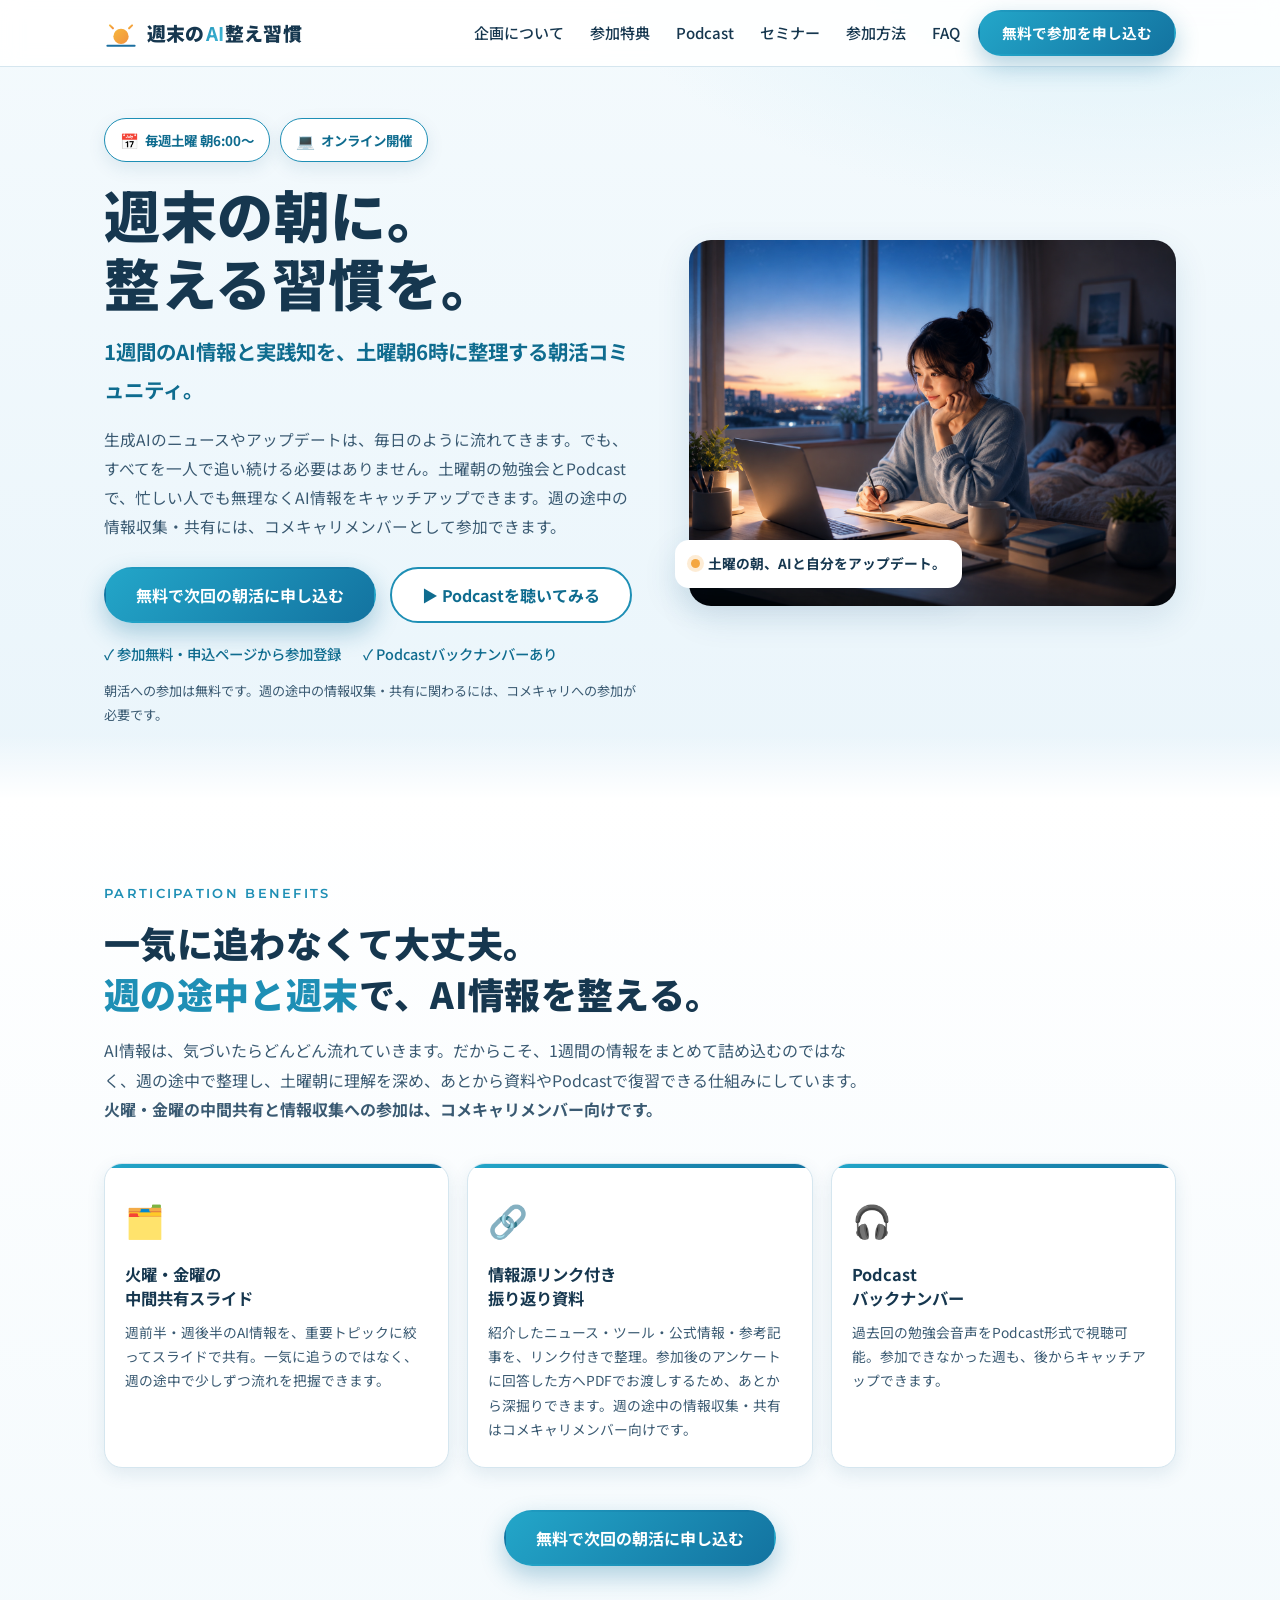
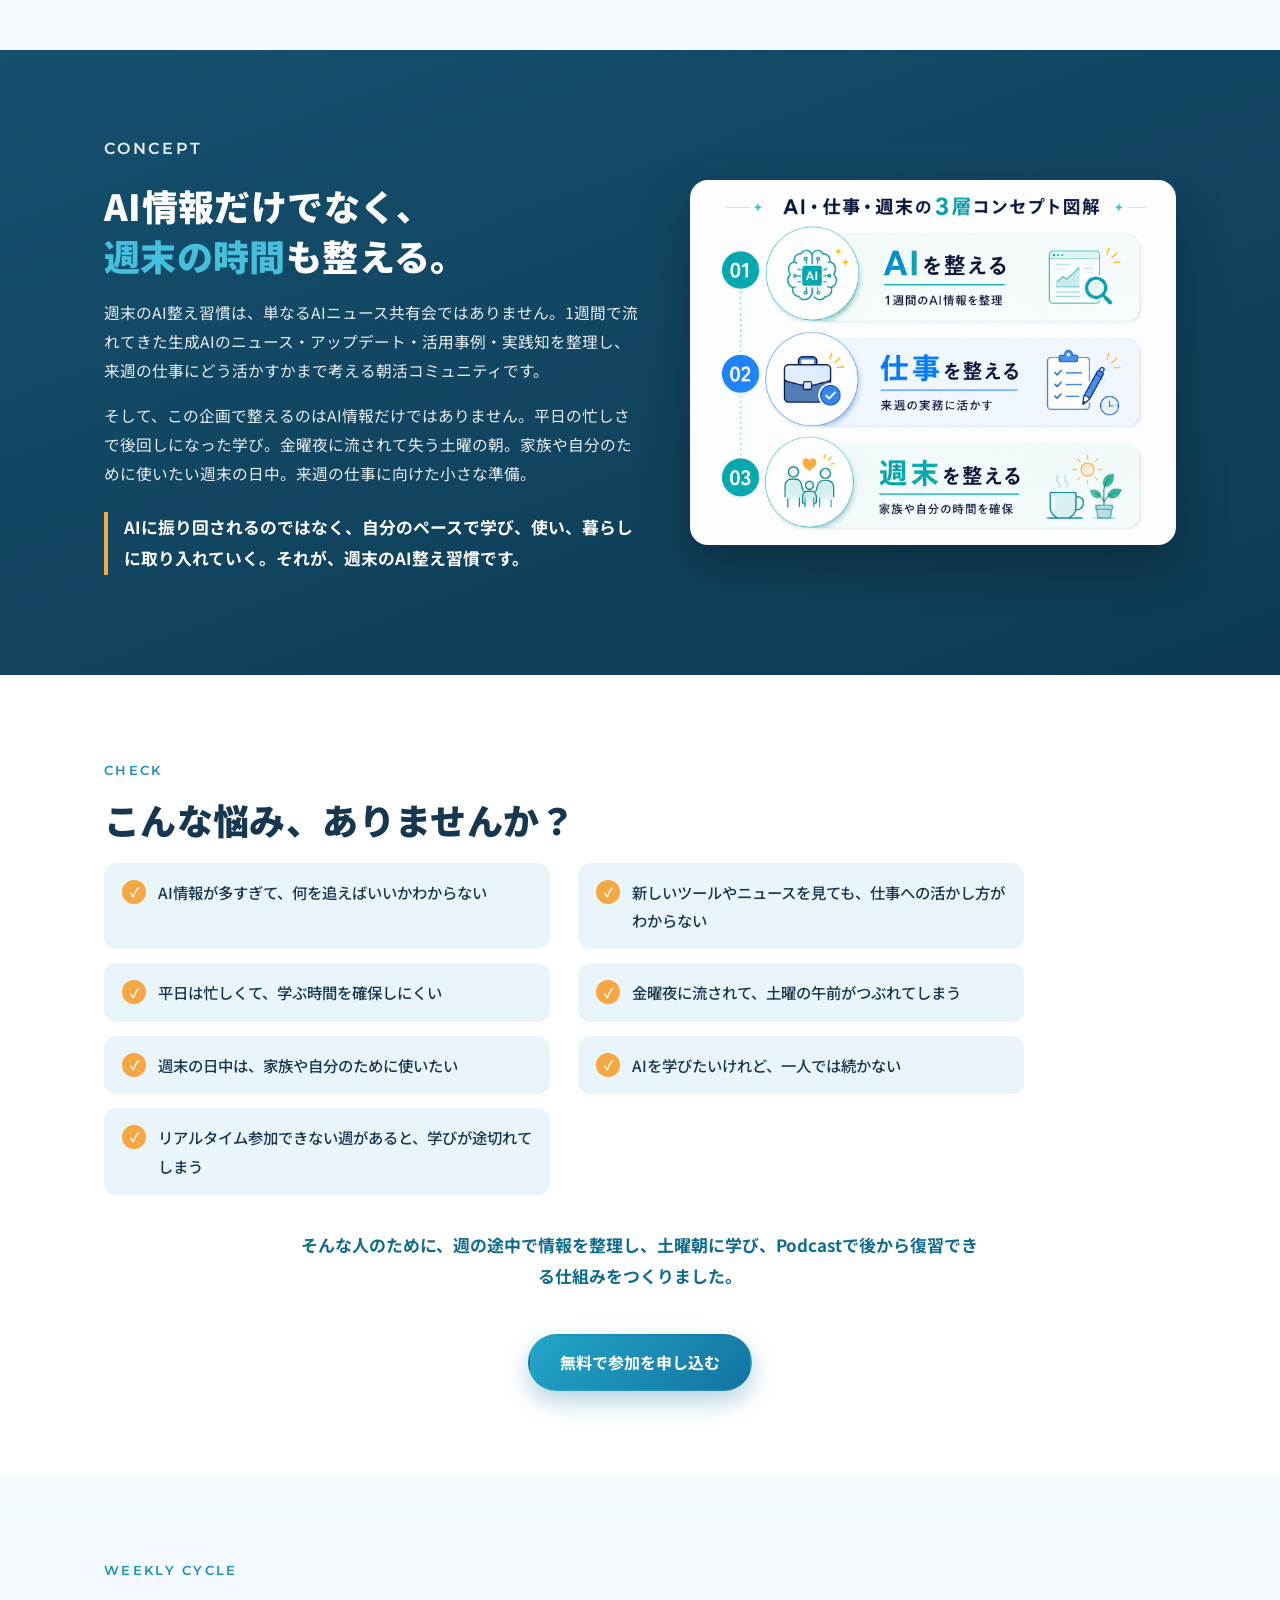
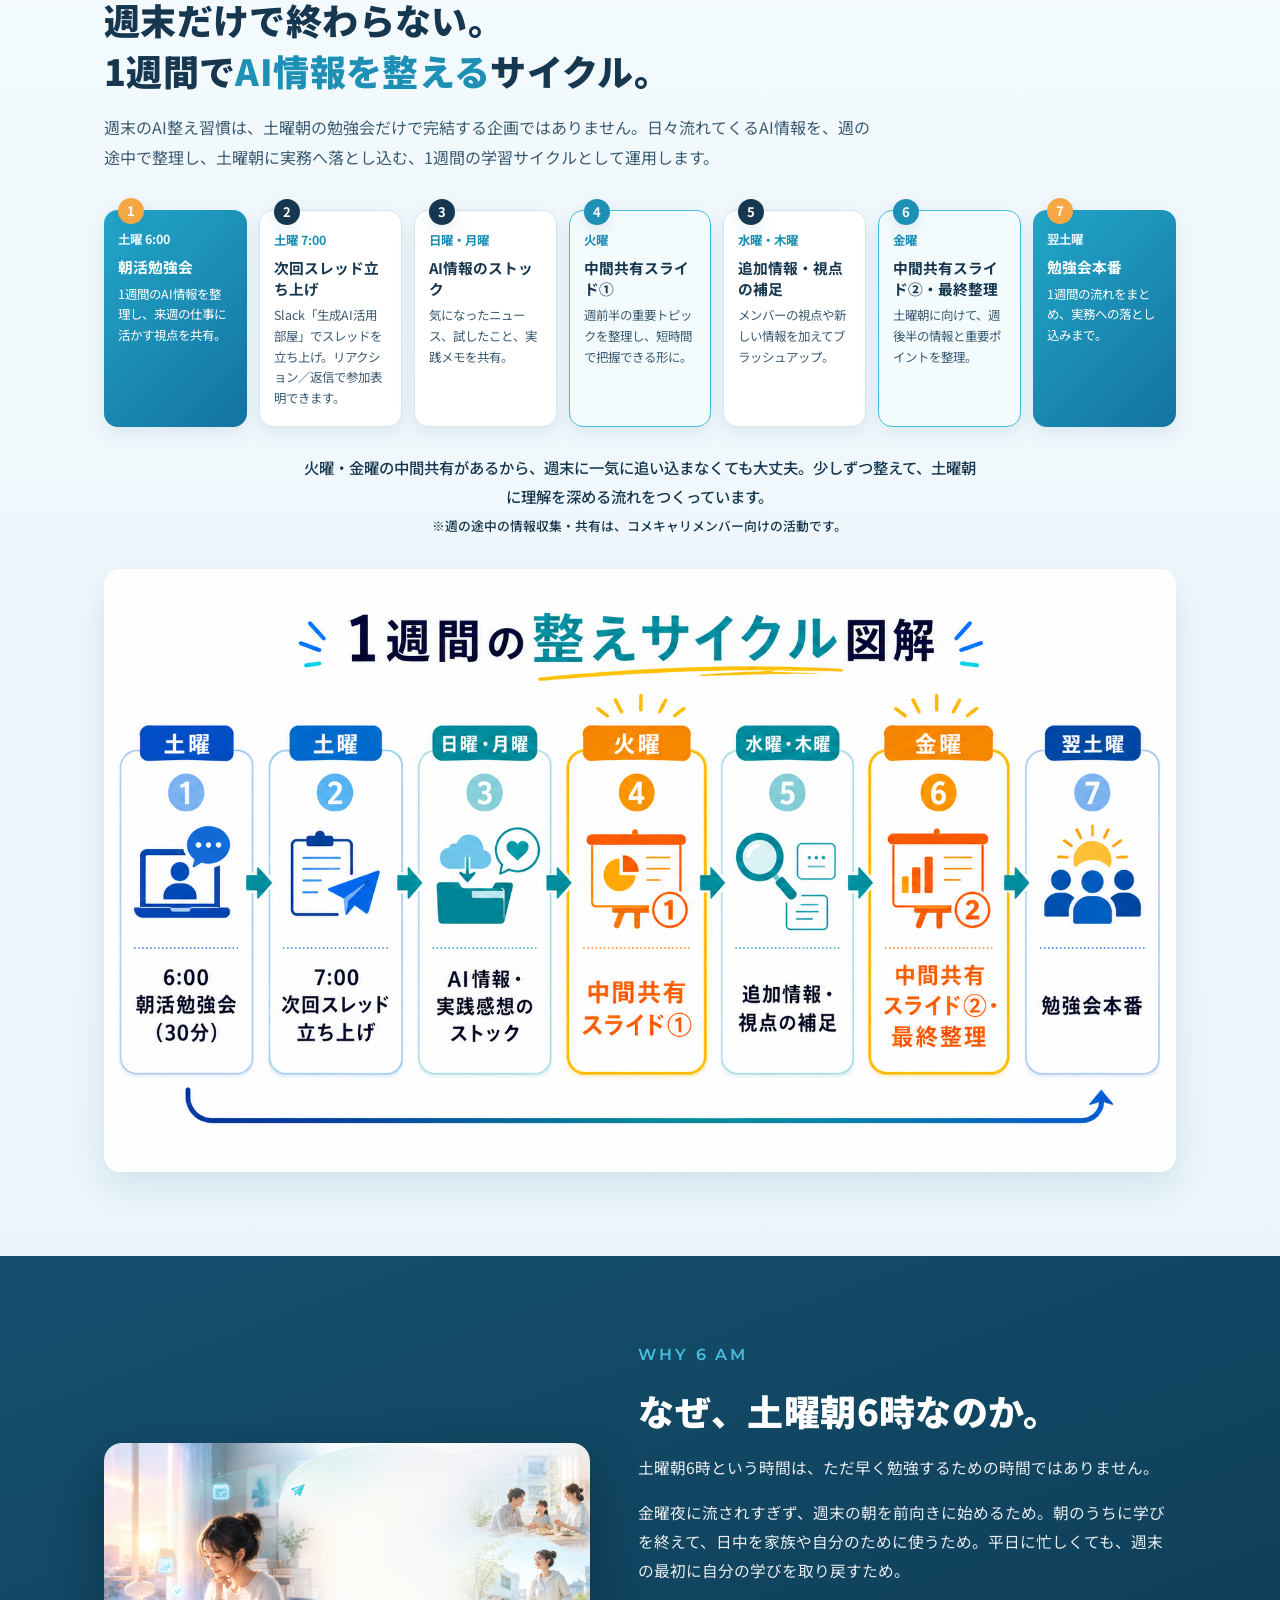
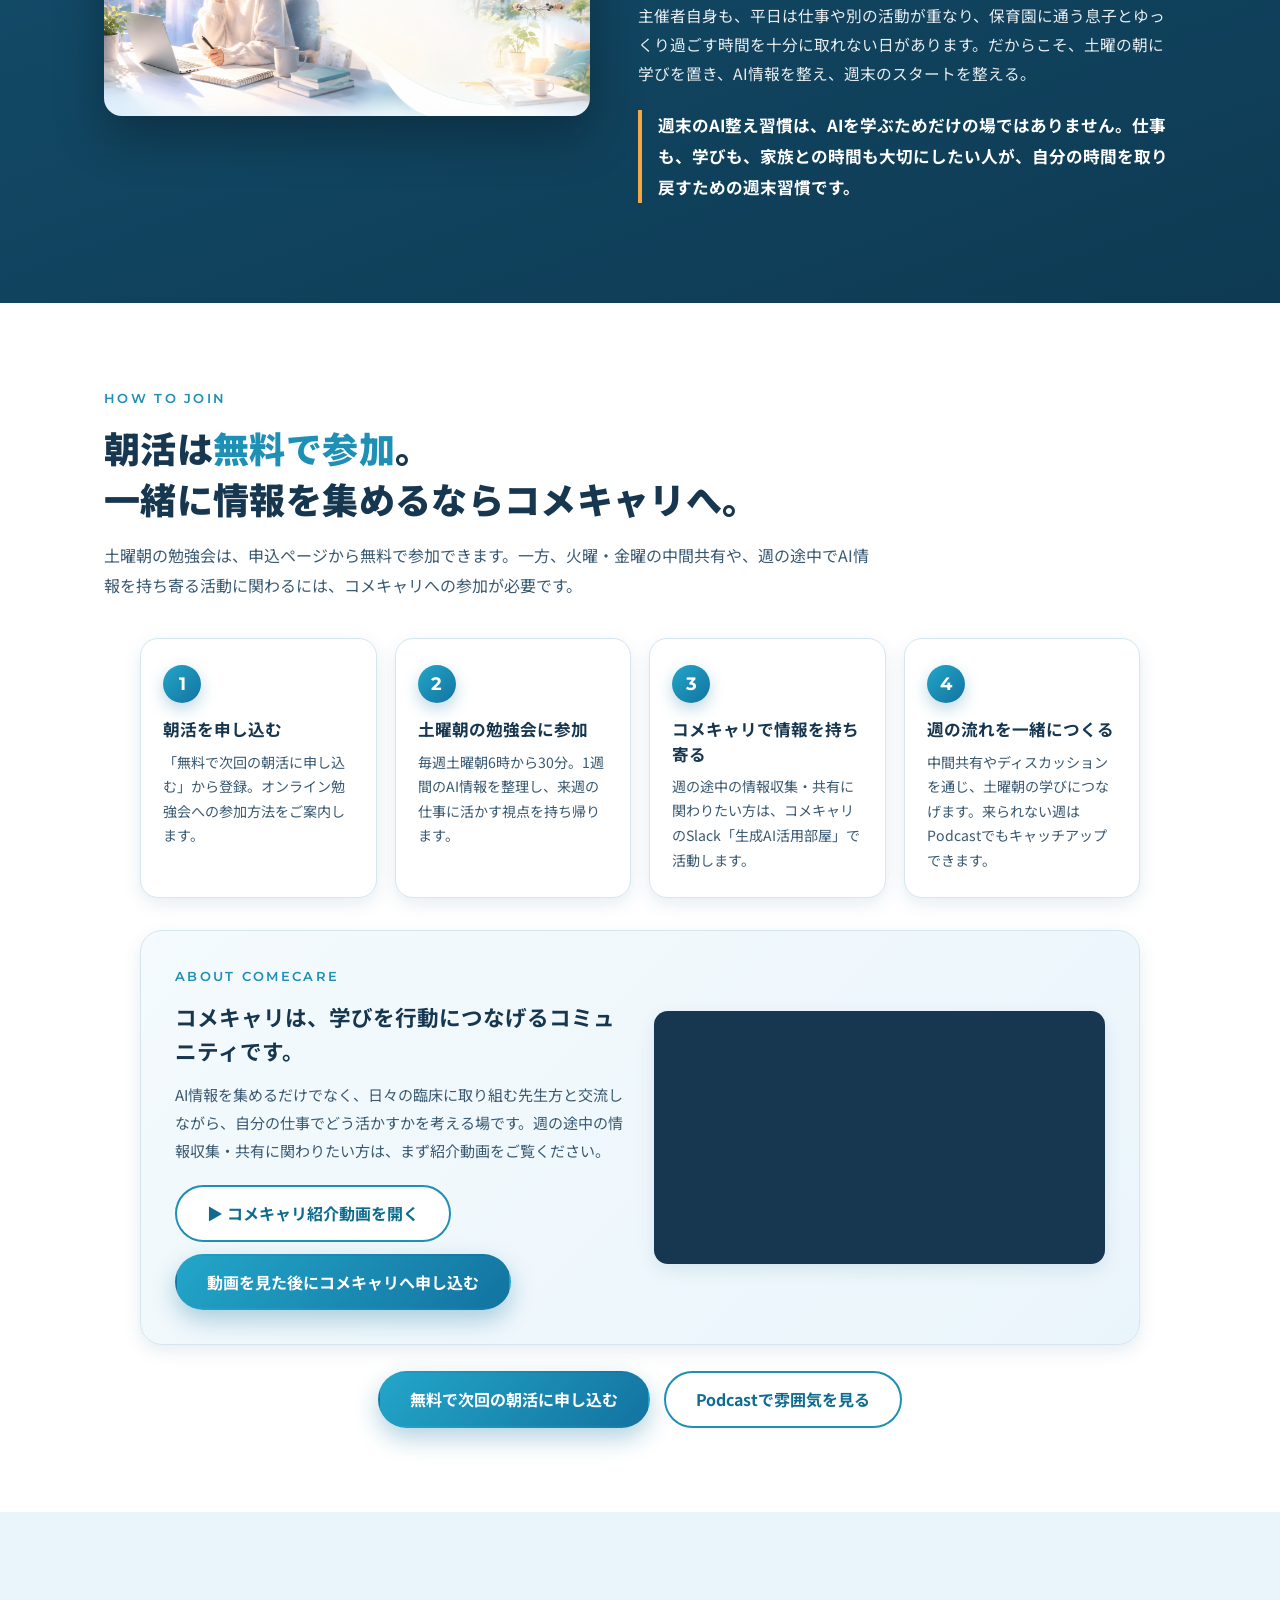
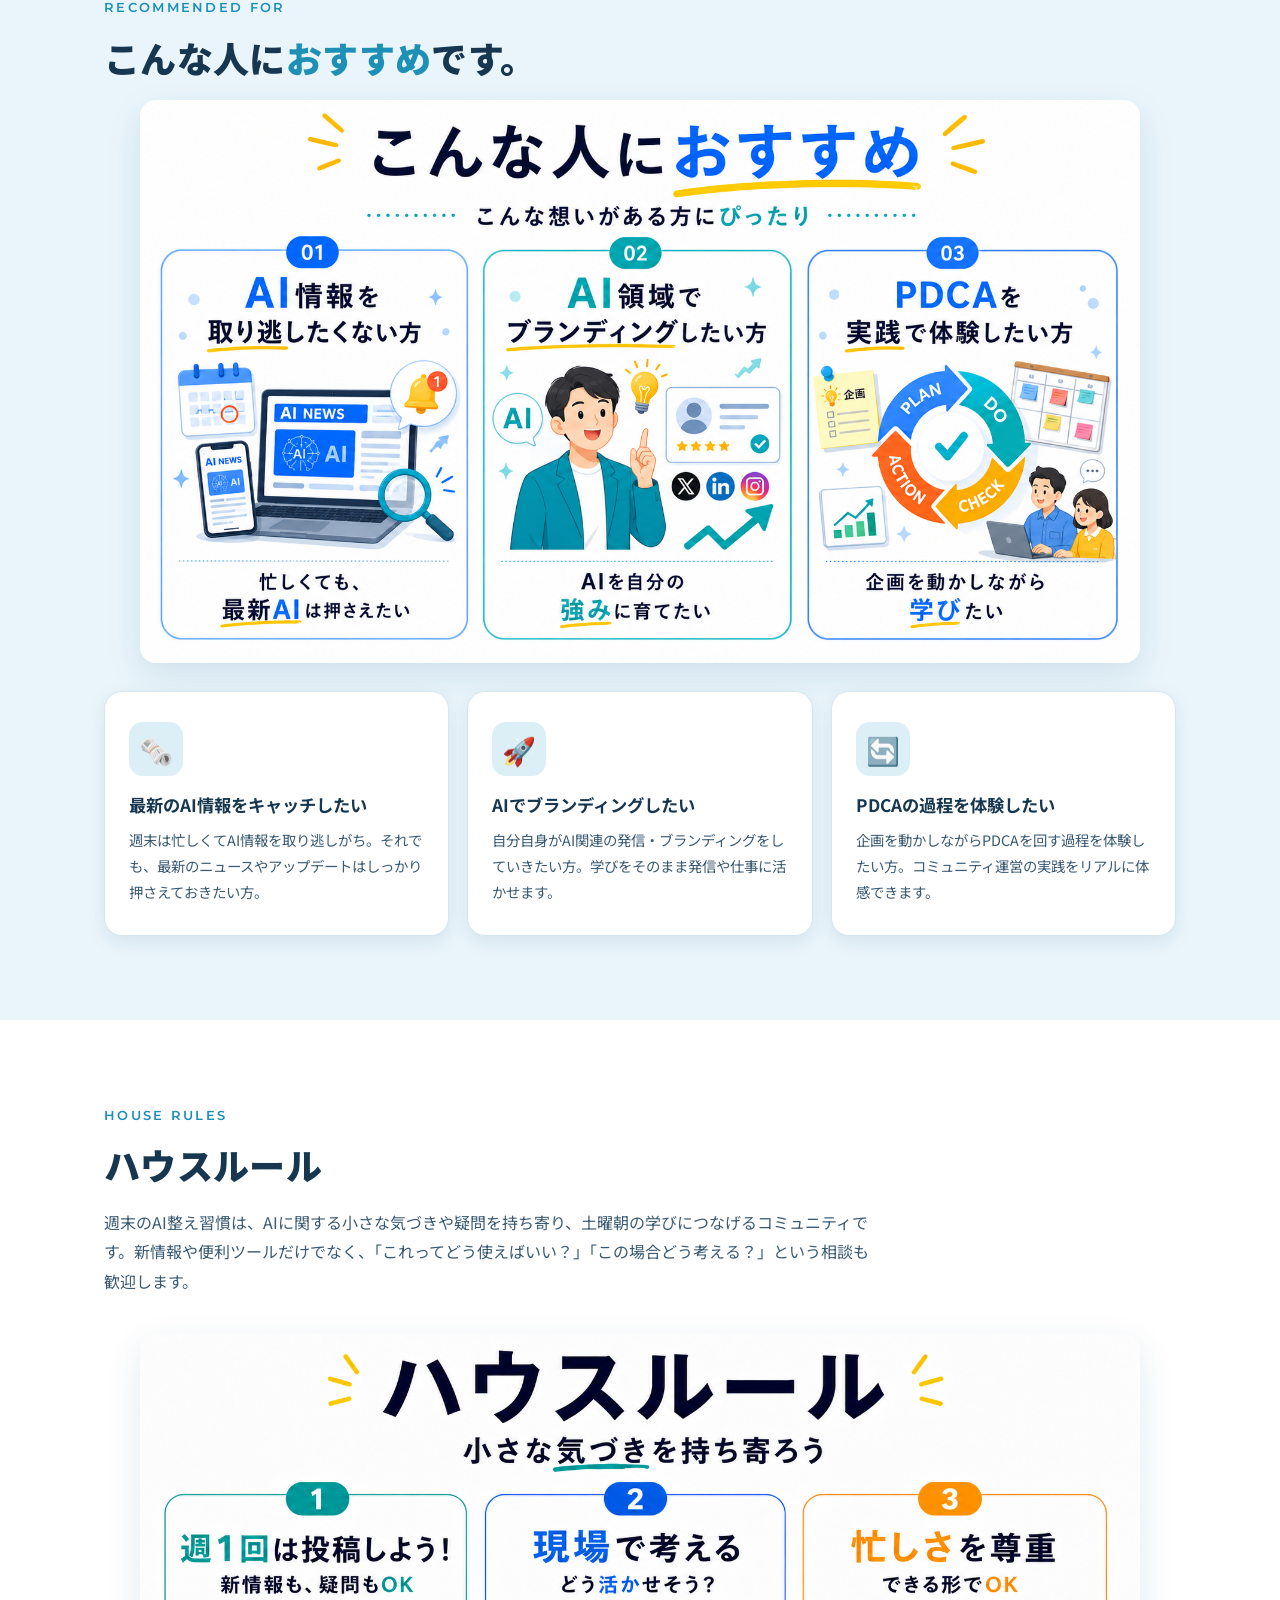
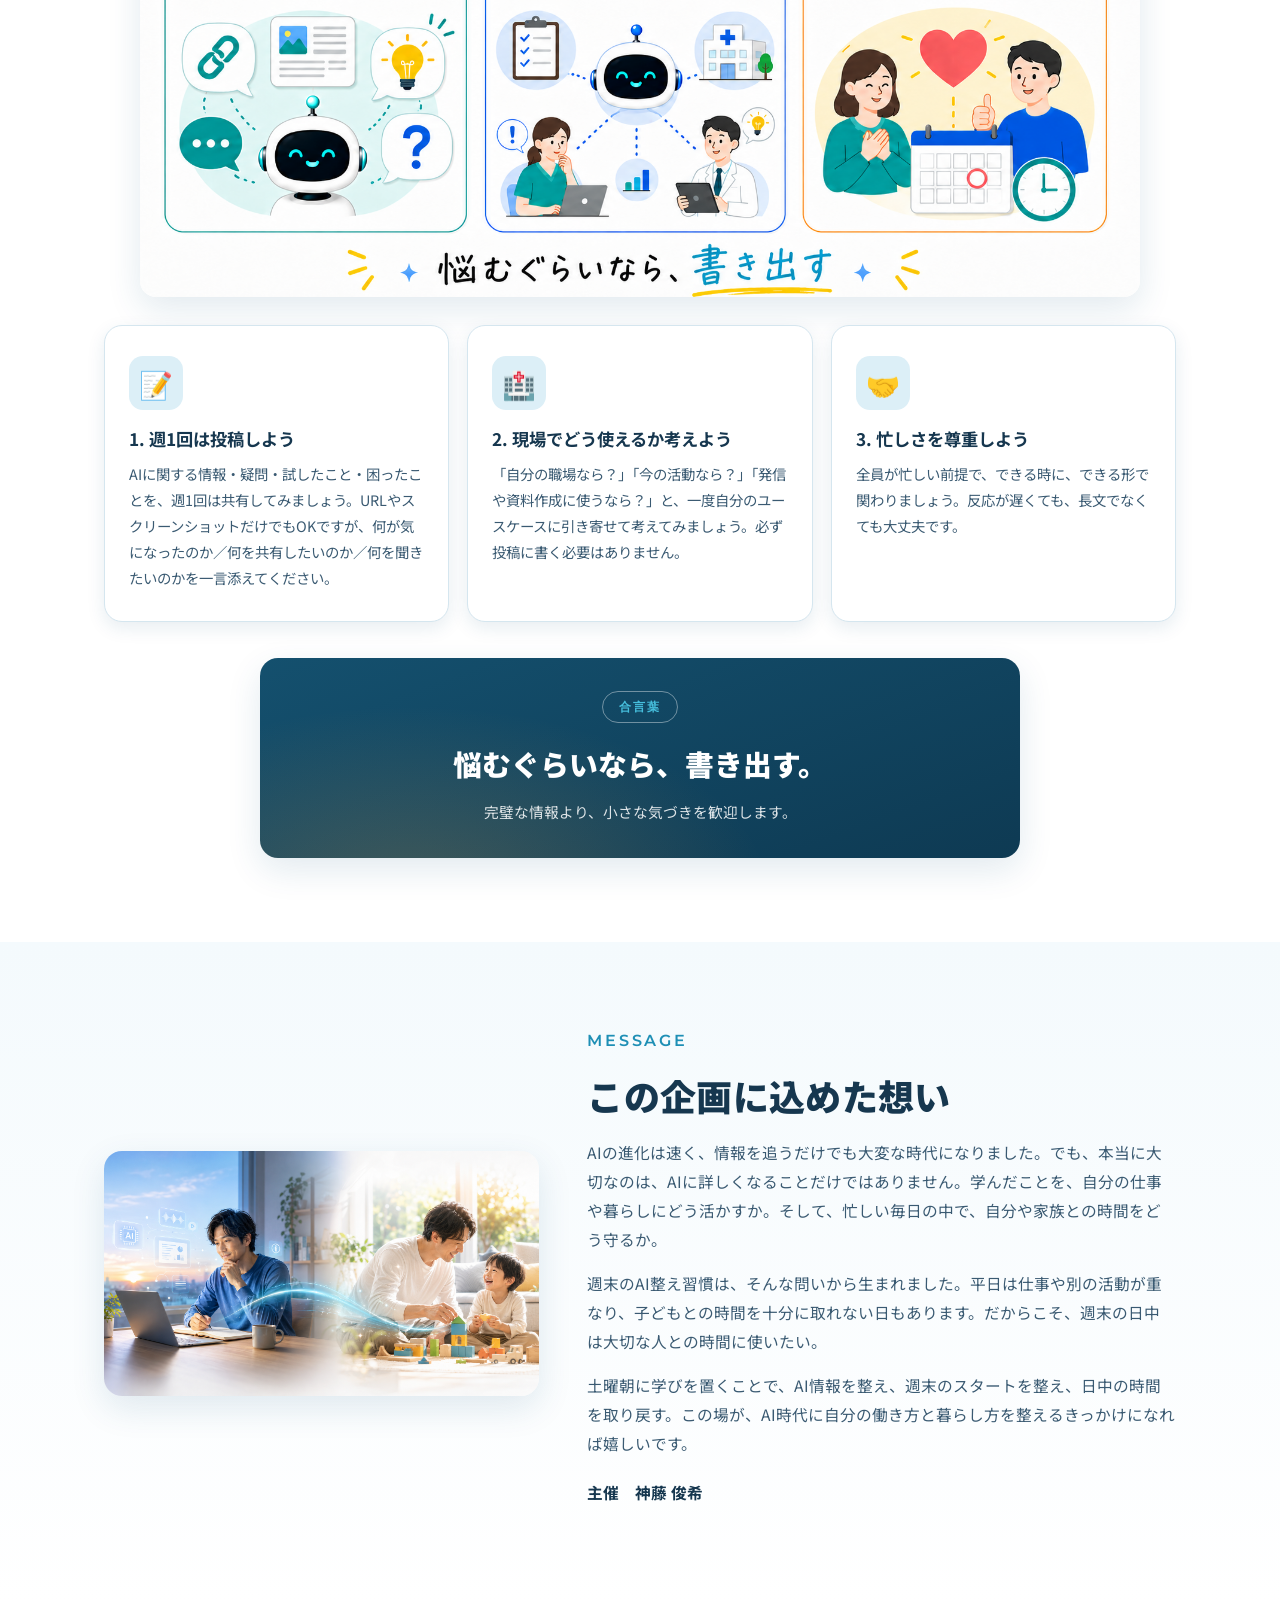
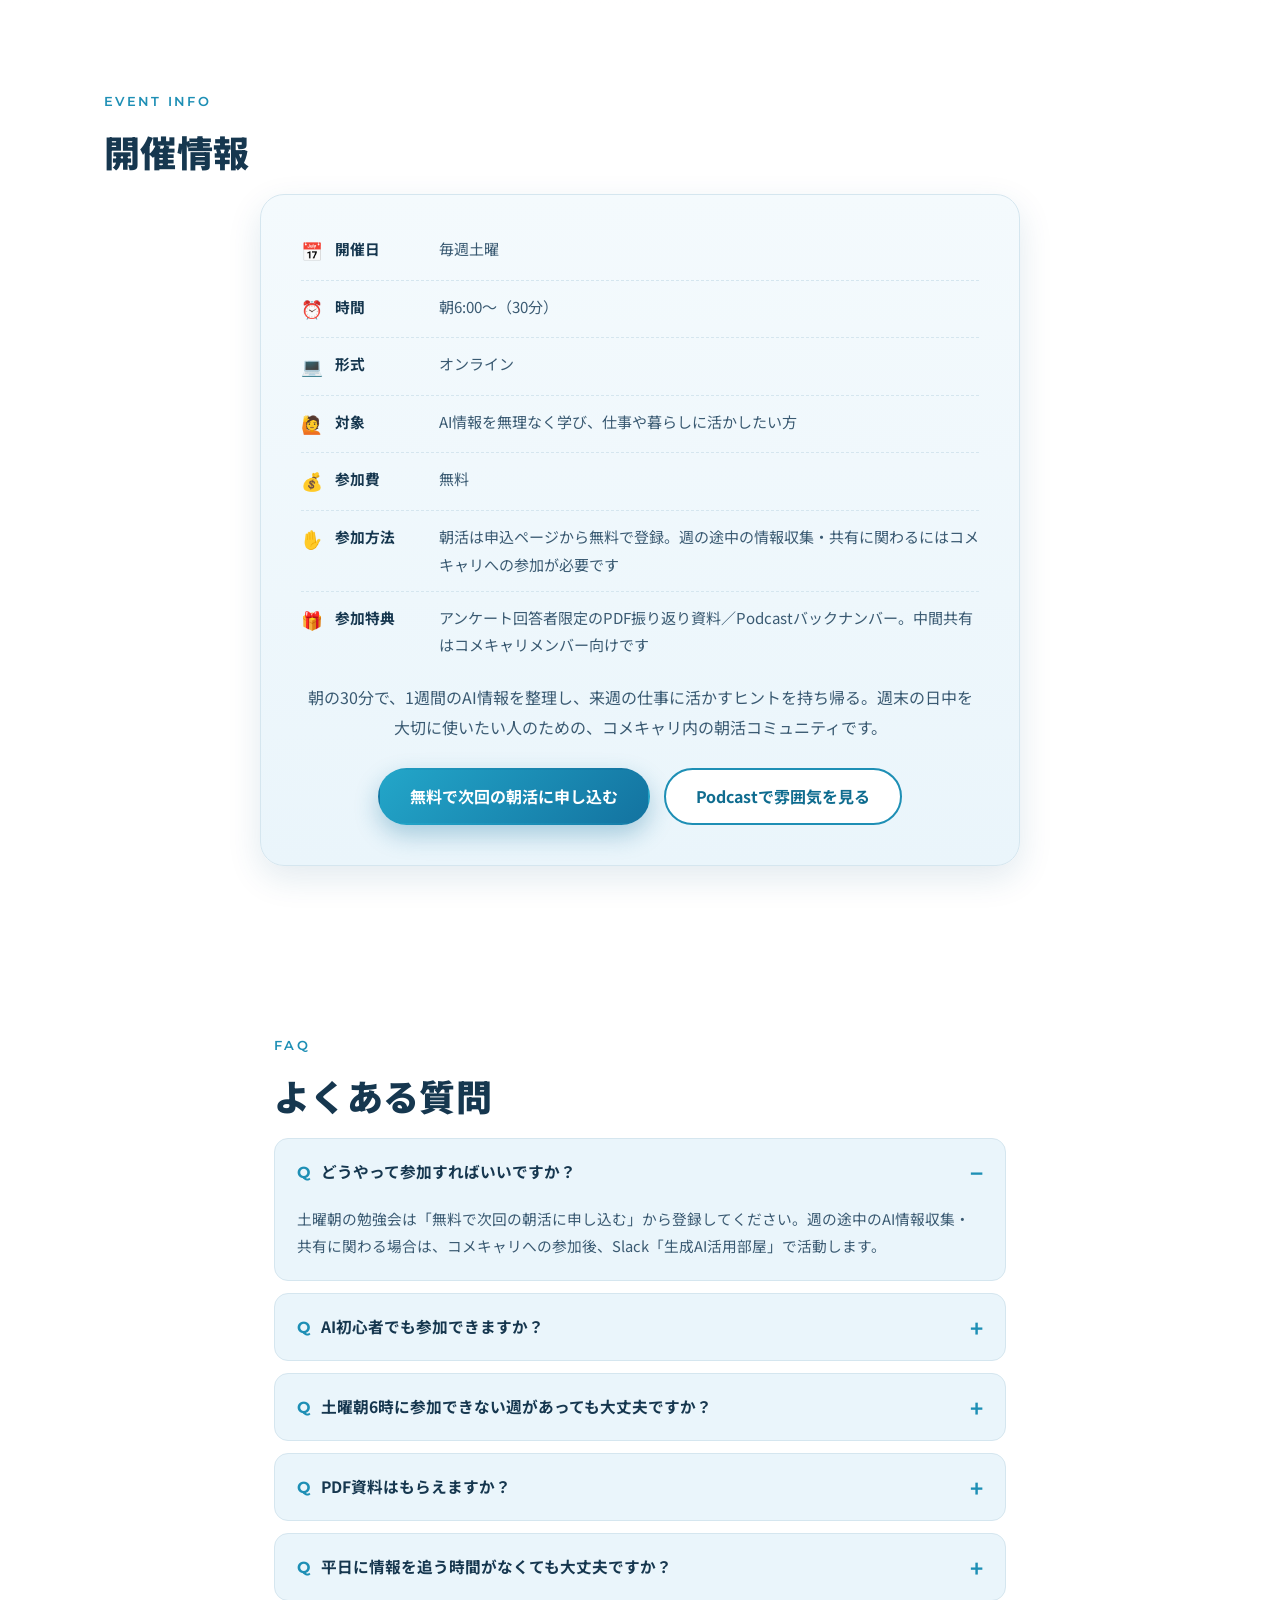
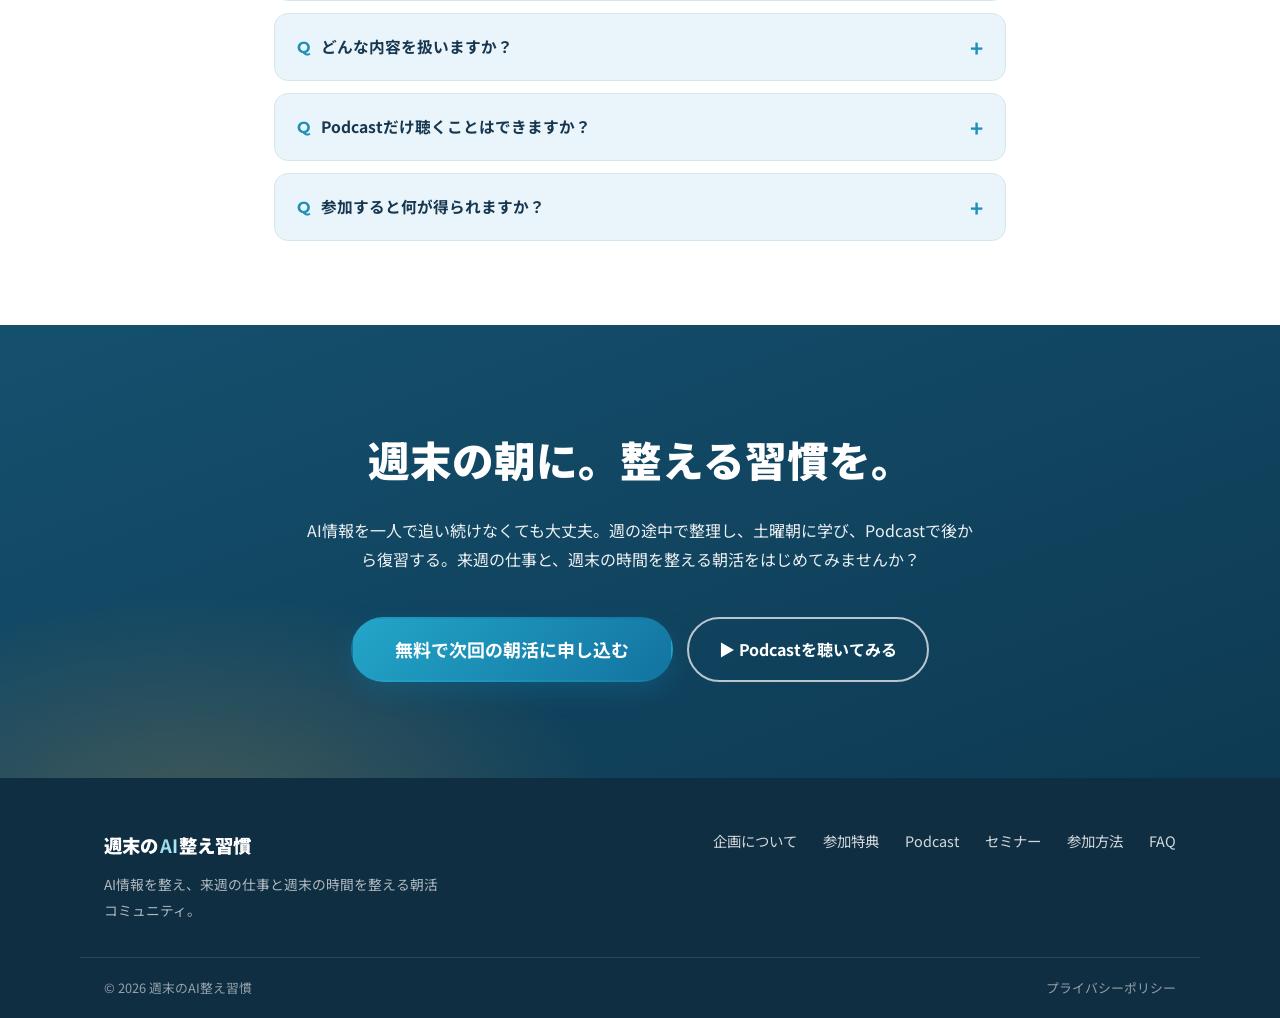
==== index.html @ 15892d75 "Update index.html" ====
<!DOCTYPE html>
<html lang="ja">
<head>
<meta charset="UTF-8">
<meta name="viewport" content="width=device-width, initial-scale=1.0">
<meta name="robots" content="index,follow">
<!-- Google tag (gtag.js) -->
<script async src="https://www.googletagmanager.com/gtag/js?id=G-1SK6NEFC8V"></script>
<script>
  window.dataLayer = window.dataLayer || [];
  function gtag(){dataLayer.push(arguments);}
  gtag('js', new Date());

  gtag('config', 'G-1SK6NEFC8V');
</script>
<title>週末のAI整え習慣｜コメキャリ内のAI朝活コミュニティ</title>
<meta name="description" content="1週間のAI情報と実践知を、土曜朝6時に整理する無料のオンライン朝活。週の途中の共有、勉強会、Podcastで、忙しい人でも無理なくAI情報をキャッチアップできます。">
<link rel="canonical" href="https://daiyanoa1234-eng.github.io/weekend-ai/">
<meta property="og:title" content="週末のAI整え習慣">
<meta property="og:description" content="週末の朝に。整える習慣を。土曜朝6時の無料オンラインAI朝活。">
<meta property="og:url" content="https://daiyanoa1234-eng.github.io/weekend-ai/">
<meta property="og:image" content="https://daiyanoa1234-eng.github.io/weekend-ai/assets/og-image.jpg">
<meta property="og:type" content="website">
<link rel="preconnect" href="https://fonts.googleapis.com">
<link rel="preconnect" href="https://fonts.gstatic.com" crossorigin>
<link href="https://fonts.googleapis.com/css2?family=Noto+Sans+JP:wght@400;500;700;900&family=Montserrat:wght@500;600;700&display=swap" rel="stylesheet">
<link rel="stylesheet" href="styles.css">
</head>
<body>

<!-- ===== Header ===== -->
<header class="site-header" id="siteHeader">
  <div class="header-inner">
    <a href="#hero" class="brand" aria-label="週末のAI整え習慣 トップへ">
      <span class="brand-sun" aria-hidden="true">
        <svg viewBox="0 0 40 40" width="34" height="34">
          <circle cx="20" cy="24" r="9" fill="url(#sun)"/>
          <g stroke="url(#sun)" stroke-width="2.4" stroke-linecap="round">
            <line x1="20" y1="6" x2="20" y2="11"/>
            <line x1="7" y1="11" x2="10.5" y2="14.5"/>
            <line x1="33" y1="11" x2="29.5" y2="14.5"/>
          </g>
          <line x1="4" y1="35" x2="36" y2="35" stroke="#1B6FA0" stroke-width="2.4" stroke-linecap="round"/>
          <defs>
            <linearGradient id="sun" x1="0" y1="0" x2="1" y2="1">
              <stop offset="0" stop-color="#F6B73C"/><stop offset="1" stop-color="#F2913E"/>
            </linearGradient>
          </defs>
        </svg>
      </span>
      <span class="brand-text">週末の<strong>AI</strong>整え習慣</span>
    </a>
    <nav class="site-nav" id="siteNav">
      <a href="#concept">企画について</a>
      <a href="#benefits">参加特典</a>
      <a href="podcast.html">Podcast</a>
      <a href="seminars.html">セミナー</a>
      <a href="#join">参加方法</a>
      <a href="#faq">FAQ</a>
    </nav>
    <a href="https://therapis10.com/seminars/cmr5gtjs30be14do38qlsolpu" target="_blank" rel="noopener" class="btn btn-cta header-cta">無料で参加を申し込む</a>
    <button class="nav-toggle" id="navToggle" aria-label="メニューを開く" aria-expanded="false">
      <span></span><span></span><span></span>
    </button>
  </div>
</header>

<!-- ===== Hero / First View ===== -->
<section class="hero" id="hero">
  <div class="hero-inner">
    <div class="hero-copy">
      <div class="hero-badges">
        <span class="pill"><span class="pill-ico">📅</span>毎週土曜 朝6:00〜</span>
        <span class="pill"><span class="pill-ico">💻</span>オンライン開催</span>
      </div>
      <h1 class="hero-title">週末の朝に。<br>整える習慣を。</h1>
      <p class="hero-sub">1週間のAI情報と実践知を、土曜朝6時に整理する朝活コミュニティ。</p>
      <p class="hero-lead">生成AIのニュースやアップデートは、毎日のように流れてきます。でも、すべてを一人で追い続ける必要はありません。土曜朝の勉強会とPodcastで、忙しい人でも無理なくAI情報をキャッチアップできます。週の途中の情報収集・共有には、コメキャリメンバーとして参加できます。</p>
      <div class="hero-actions">
        <a href="https://therapis10.com/seminars/cmr5gtjs30be14do38qlsolpu" target="_blank" rel="noopener" class="btn btn-cta">無料で次回の朝活に申し込む</a>
        <a href="podcast.html" class="btn btn-ghost">▶ Podcastを聴いてみる</a>
      </div>
      <ul class="hero-tags">
        <li>✓ 参加無料・申込ページから参加登録</li>
        <li>✓ Podcastバックナンバーあり</li>
      </ul>
      <p class="cta-note">朝活への参加は無料です。週の途中の情報収集・共有に関わるには、コメキャリへの参加が必要です。</p>
    </div>
    <div class="hero-visual">
      <img src="assets/hero-main.png" alt="朝の光が入るデスクでAI情報を整える様子" loading="eager">
      <div class="hero-float card-float">
        <span class="dot"></span> 土曜の朝、AIと自分をアップデート。
      </div>
    </div>
  </div>
</section>

<!-- ===== Benefits ===== -->
<section class="section benefits" id="benefits">
  <div class="container">
    <p class="eyebrow">PARTICIPATION BENEFITS</p>
    <h2 class="section-title">一気に追わなくて大丈夫。<br><span class="accent">週の途中と週末</span>で、AI情報を整える。</h2>
    <p class="section-lead">AI情報は、気づいたらどんどん流れていきます。だからこそ、1週間の情報をまとめて詰め込むのではなく、週の途中で整理し、土曜朝に理解を深め、あとから資料やPodcastで復習できる仕組みにしています。<strong>火曜・金曜の中間共有と情報収集への参加は、コメキャリメンバー向けです。</strong></p>

    <div class="benefit-grid">
      <article class="benefit-card">
        <div class="benefit-ico">🗂️</div>
        <h3>火曜・金曜の<br>中間共有スライド</h3>
        <p>週前半・週後半のAI情報を、重要トピックに絞ってスライドで共有。一気に追うのではなく、週の途中で少しずつ流れを把握できます。</p>
      </article>
      <article class="benefit-card">
        <div class="benefit-ico">🔗</div>
        <h3>情報源リンク付き<br>振り返り資料</h3>
        <p>紹介したニュース・ツール・公式情報・参考記事を、リンク付きで整理。参加後のアンケートに回答した方へPDFでお渡しするため、あとから深掘りできます。週の途中の情報収集・共有はコメキャリメンバー向けです。</p>
      </article>
      <article class="benefit-card">
        <div class="benefit-ico">🎧</div>
        <h3>Podcast<br>バックナンバー</h3>
        <p>過去回の勉強会音声をPodcast形式で視聴可能。参加できなかった週も、後からキャッチアップできます。</p>
      </article>
    </div>
    <div class="section-cta">
      <a href="https://therapis10.com/seminars/cmr5gtjs30be14do38qlsolpu" target="_blank" rel="noopener" class="btn btn-cta">無料で次回の朝活に申し込む</a>
    </div>
  </div>
</section>

<!-- ===== Concept ===== -->
<section class="section concept" id="concept">
  <div class="container concept-grid">
    <div class="concept-copy">
      <p class="eyebrow">CONCEPT</p>
      <h2 class="section-title light">AI情報だけでなく、<br><span class="accent-light">週末の時間</span>も整える。</h2>
      <p>週末のAI整え習慣は、単なるAIニュース共有会ではありません。1週間で流れてきた生成AIのニュース・アップデート・活用事例・実践知を整理し、来週の仕事にどう活かすかまで考える朝活コミュニティです。</p>
      <p>そして、この企画で整えるのはAI情報だけではありません。平日の忙しさで後回しになった学び。金曜夜に流されて失う土曜の朝。家族や自分のために使いたい週末の日中。来週の仕事に向けた小さな準備。</p>
      <p class="concept-emph">AIに振り回されるのではなく、自分のペースで学び、使い、暮らしに取り入れていく。それが、週末のAI整え習慣です。</p>
    </div>
    <div class="concept-visual">
      <img src="assets/concept-pillars.png" alt="AIを整える・仕事を整える・週末を整える 3層コンセプト図解">
    </div>
  </div>
</section>

<!-- ===== Problems ===== -->
<section class="section problems" id="problems">
  <div class="container">
    <p class="eyebrow">CHECK</p>
    <h2 class="section-title">こんな悩み、ありませんか？</h2>
    <ul class="problem-list">
      <li><span class="check">✓</span>AI情報が多すぎて、何を追えばいいかわからない</li>
      <li><span class="check">✓</span>新しいツールやニュースを見ても、仕事への活かし方がわからない</li>
      <li><span class="check">✓</span>平日は忙しくて、学ぶ時間を確保しにくい</li>
      <li><span class="check">✓</span>金曜夜に流されて、土曜の午前がつぶれてしまう</li>
      <li><span class="check">✓</span>週末の日中は、家族や自分のために使いたい</li>
      <li><span class="check">✓</span>AIを学びたいけれど、一人では続かない</li>
      <li><span class="check">✓</span>リアルタイム参加できない週があると、学びが途切れてしまう</li>
    </ul>
    <p class="problem-close">そんな人のために、週の途中で情報を整理し、土曜朝に学び、Podcastで後から復習できる仕組みをつくりました。</p>
    <div class="section-cta">
      <a href="https://therapis10.com/seminars/cmr5gtjs30be14do38qlsolpu" target="_blank" rel="noopener" class="btn btn-cta">無料で参加を申し込む</a>
    </div>
  </div>
</section>

<!-- ===== Weekly Cycle ===== -->
<section class="section cycle" id="cycle">
  <div class="container">
    <p class="eyebrow">WEEKLY CYCLE</p>
    <h2 class="section-title">週末だけで終わらない。<br>1週間で<span class="accent">AI情報を整える</span>サイクル。</h2>
    <p class="section-lead">週末のAI整え習慣は、土曜朝の勉強会だけで完結する企画ではありません。日々流れてくるAI情報を、週の途中で整理し、土曜朝に実務へ落とし込む、1週間の学習サイクルとして運用します。</p>

    <ol class="timeline">
      <li class="tl-item tl-hot">
        <span class="tl-day">土曜 6:00</span>
        <h3>朝活勉強会</h3>
        <p>1週間のAI情報を整理し、来週の仕事に活かす視点を共有。</p>
      </li>
      <li class="tl-item">
        <span class="tl-day">土曜 7:00</span>
        <h3>次回スレッド立ち上げ</h3>
        <p>Slack「生成AI活用部屋」でスレッドを立ち上げ。リアクション／返信で参加表明できます。</p>
      </li>
      <li class="tl-item">
        <span class="tl-day">日曜・月曜</span>
        <h3>AI情報のストック</h3>
        <p>気になったニュース、試したこと、実践メモを共有。</p>
      </li>
      <li class="tl-item tl-mid">
        <span class="tl-day">火曜</span>
        <h3>中間共有スライド①</h3>
        <p>週前半の重要トピックを整理し、短時間で把握できる形に。</p>
      </li>
      <li class="tl-item">
        <span class="tl-day">水曜・木曜</span>
        <h3>追加情報・視点の補足</h3>
        <p>メンバーの視点や新しい情報を加えてブラッシュアップ。</p>
      </li>
      <li class="tl-item tl-mid">
        <span class="tl-day">金曜</span>
        <h3>中間共有スライド②・最終整理</h3>
        <p>土曜朝に向けて、週後半の情報と重要ポイントを整理。</p>
      </li>
      <li class="tl-item tl-hot">
        <span class="tl-day">翌土曜</span>
        <h3>勉強会本番</h3>
        <p>1週間の流れをまとめ、実務への落とし込みまで。</p>
      </li>
    </ol>
    <p class="cycle-note">火曜・金曜の中間共有があるから、週末に一気に追い込まなくても大丈夫。少しずつ整えて、土曜朝に理解を深める流れをつくっています。<br><small>※週の途中の情報収集・共有は、コメキャリメンバー向けの活動です。</small></p>
    <figure class="cycle-figure">
      <img src="assets/week-cycle.png" alt="1週間の整えサイクル図解">
    </figure>
  </div>
</section>

<!-- ===== Reason (Sat 6AM) ===== -->
<section class="section reason" id="reason">
  <div class="container reason-grid">
    <div class="reason-visual">
      <img src="assets/reason-hero.png" alt="朝のデスクで学ぶ人と、週末の家族時間を想起させるビジュアル">
    </div>
    <div class="reason-copy">
      <p class="eyebrow light">WHY 6 AM</p>
      <h2 class="section-title light">なぜ、土曜朝6時なのか。</h2>
      <p>土曜朝6時という時間は、ただ早く勉強するための時間ではありません。</p>
      <p>金曜夜に流されすぎず、週末の朝を前向きに始めるため。朝のうちに学びを終えて、日中を家族や自分のために使うため。平日に忙しくても、週末の最初に自分の学びを取り戻すため。</p>
      <p>主催者自身も、平日は仕事や別の活動が重なり、保育園に通う息子とゆっくり過ごす時間を十分に取れない日があります。だからこそ、土曜の朝に学びを置き、AI情報を整え、週末のスタートを整える。</p>
      <p class="reason-emph">週末のAI整え習慣は、AIを学ぶためだけの場ではありません。仕事も、学びも、家族との時間も大切にしたい人が、自分の時間を取り戻すための週末習慣です。</p>
    </div>
  </div>
</section>

<!-- ===== Join / How to join ===== -->
<section class="section join" id="join">
  <div class="container">
    <p class="eyebrow">HOW TO JOIN</p>
    <h2 class="section-title">朝活は<span class="accent">無料で参加</span>。<br>一緒に情報を集めるならコメキャリへ。</h2>
    <p class="section-lead">土曜朝の勉強会は、申込ページから無料で参加できます。一方、火曜・金曜の中間共有や、週の途中でAI情報を持ち寄る活動に関わるには、コメキャリへの参加が必要です。</p>

    <div class="join-steps join-steps-4">
      <div class="join-step">
        <span class="step-no">1</span>
        <h3>朝活を申し込む</h3>
        <p>「無料で次回の朝活に申し込む」から登録。オンライン勉強会への参加方法をご案内します。</p>
      </div>
      <div class="join-step">
        <span class="step-no">2</span>
        <h3>土曜朝の勉強会に参加</h3>
        <p>毎週土曜朝6時から30分。1週間のAI情報を整理し、来週の仕事に活かす視点を持ち帰ります。</p>
      </div>
      <div class="join-step">
        <span class="step-no">3</span>
        <h3>コメキャリで情報を持ち寄る</h3>
        <p>週の途中の情報収集・共有に関わりたい方は、コメキャリのSlack「生成AI活用部屋」で活動します。</p>
      </div>
      <div class="join-step">
        <span class="step-no">4</span>
        <h3>週の流れを一緒につくる</h3>
        <p>中間共有やディスカッションを通じ、土曜朝の学びにつなげます。来られない週はPodcastでもキャッチアップできます。</p>
      </div>
    </div>

    <div class="member-guide">
      <div class="member-guide-copy">
        <p class="eyebrow">ABOUT COMECARE</p>
        <h3>コメキャリは、学びを行動につなげるコミュニティです。</h3>
        <p>AI情報を集めるだけでなく、日々の臨床に取り組む先生方と交流しながら、自分の仕事でどう活かすかを考える場です。週の途中の情報収集・共有に関わりたい方は、まず紹介動画をご覧ください。</p>
        <a href="https://www.youtube.com/watch?v=y-c49G7-XX0&feature=youtu.be" target="_blank" rel="noopener" class="btn btn-ghost">▶ コメキャリ紹介動画を開く</a>
        <a href="https://comedical-career-academy.com/sukumane/member/detail/37" target="_blank" rel="noopener" class="btn btn-cta member-cta">動画を見た後にコメキャリへ申し込む</a>
      </div>
      <div class="member-video">
        <iframe src="https://www.youtube-nocookie.com/embed/y-c49G7-XX0" title="コメキャリ紹介動画" loading="lazy" allow="accelerometer; autoplay; clipboard-write; encrypted-media; gyroscope; picture-in-picture; web-share" allowfullscreen></iframe>
      </div>
    </div>

    <div class="section-cta">
      <a href="https://therapis10.com/seminars/cmr5gtjs30be14do38qlsolpu" target="_blank" rel="noopener" class="btn btn-cta">無料で次回の朝活に申し込む</a>
      <a href="podcast.html" class="btn btn-ghost">Podcastで雰囲気を見る</a>
    </div>
  </div>
</section>

<!-- ===== Recommended For ===== -->
<section class="section recommend" id="recommend">
  <div class="container">
    <p class="eyebrow">RECOMMENDED FOR</p>
    <h2 class="section-title">こんな人に<span class="accent">おすすめ</span>です。</h2>
    <figure class="recommend-banner">
      <img src="assets/recommend-banner.png" alt="こんな人におすすめ：AI情報を取り逃したくない方／AI領域でブランディングしたい方／PDCAを実践で体験したい方">
    </figure>

    <div class="recommend-grid">
      <article class="recommend-card">
        <span class="rec-ico">🗞️</span>
        <h3>最新のAI情報をキャッチしたい</h3>
        <p>週末は忙しくてAI情報を取り逃しがち。それでも、最新のニュースやアップデートはしっかり押さえておきたい方。</p>
      </article>
      <article class="recommend-card">
        <span class="rec-ico">🚀</span>
        <h3>AIでブランディングしたい</h3>
        <p>自分自身がAI関連の発信・ブランディングをしていきたい方。学びをそのまま発信や仕事に活かせます。</p>
      </article>
      <article class="recommend-card">
        <span class="rec-ico">🔄</span>
        <h3>PDCAの過程を体験したい</h3>
        <p>企画を動かしながらPDCAを回す過程を体験したい方。コミュニティ運営の実践をリアルに体感できます。</p>
      </article>
    </div>
  </div>
</section>

<!-- ===== House Rules ===== -->
<section class="section houserule" id="houserule">
  <div class="container">
    <p class="eyebrow">HOUSE RULES</p>
    <h2 class="section-title">ハウスルール</h2>
    <p class="section-lead">週末のAI整え習慣は、AIに関する小さな気づきや疑問を持ち寄り、土曜朝の学びにつなげるコミュニティです。新情報や便利ツールだけでなく、「これってどう使えばいい？」「この場合どう考える？」という相談も歓迎します。</p>

    <figure class="recommend-banner">
      <img src="assets/houserule-banner.png" alt="ハウスルール：週1回は投稿しよう／現場でどう使えるか考えよう／忙しさを尊重しよう。合言葉「悩むぐらいなら、書き出す」">
    </figure>

    <div class="recommend-grid">
      <article class="recommend-card">
        <span class="rec-ico">📝</span>
        <h3>1. 週1回は投稿しよう</h3>
        <p>AIに関する情報・疑問・試したこと・困ったことを、週1回は共有してみましょう。URLやスクリーンショットだけでもOKですが、何が気になったのか／何を共有したいのか／何を聞きたいのかを一言添えてください。</p>
      </article>
      <article class="recommend-card">
        <span class="rec-ico">🏥</span>
        <h3>2. 現場でどう使えるか考えよう</h3>
        <p>「自分の職場なら？」「今の活動なら？」「発信や資料作成に使うなら？」と、一度自分のユースケースに引き寄せて考えてみましょう。必ず投稿に書く必要はありません。</p>
      </article>
      <article class="recommend-card">
        <span class="rec-ico">🤝</span>
        <h3>3. 忙しさを尊重しよう</h3>
        <p>全員が忙しい前提で、できる時に、できる形で関わりましょう。反応が遅くても、長文でなくても大丈夫です。</p>
      </article>
    </div>

    <div class="rule-motto">
      <span class="motto-label">合言葉</span>
      <p class="motto-text">悩むぐらいなら、書き出す。</p>
      <p class="motto-sub">完璧な情報より、小さな気づきを歓迎します。</p>
    </div>
  </div>
</section>

<!-- ===== Host Message ===== -->
<section class="section host" id="host">
  <div class="container host-grid">
    <div class="host-visual">
      <img src="assets/host-message.png" alt="朝にAIで学び、日中は家族との時間を大切にする暮らしのイメージ">
    </div>
    <div class="host-copy">
      <p class="eyebrow">MESSAGE</p>
      <h2 class="section-title">この企画に込めた想い</h2>
      <p>AIの進化は速く、情報を追うだけでも大変な時代になりました。でも、本当に大切なのは、AIに詳しくなることだけではありません。学んだことを、自分の仕事や暮らしにどう活かすか。そして、忙しい毎日の中で、自分や家族との時間をどう守るか。</p>
      <p>週末のAI整え習慣は、そんな問いから生まれました。平日は仕事や別の活動が重なり、子どもとの時間を十分に取れない日もあります。だからこそ、週末の日中は大切な人との時間に使いたい。</p>
      <p>土曜朝に学びを置くことで、AI情報を整え、週末のスタートを整え、日中の時間を取り戻す。この場が、AI時代に自分の働き方と暮らし方を整えるきっかけになれば嬉しいです。</p>
      <p class="host-sign">主催　神藤 俊希</p>
    </div>
  </div>
</section>

<!-- ===== Event Info ===== -->
<section class="section join" id="event">
  <div class="container">
    <p class="eyebrow">EVENT INFO</p>
    <h2 class="section-title">開催情報</h2>
    <div class="join-card">
      <div class="join-info">
        <div class="info-row"><span class="info-ico">📅</span><span class="info-k">開催日</span><span class="info-v">毎週土曜</span></div>
        <div class="info-row"><span class="info-ico">⏰</span><span class="info-k">時間</span><span class="info-v">朝6:00〜（30分）</span></div>
        <div class="info-row"><span class="info-ico">💻</span><span class="info-k">形式</span><span class="info-v">オンライン</span></div>
        <div class="info-row"><span class="info-ico">🙋</span><span class="info-k">対象</span><span class="info-v">AI情報を無理なく学び、仕事や暮らしに活かしたい方</span></div>
        <div class="info-row"><span class="info-ico">💰</span><span class="info-k">参加費</span><span class="info-v">無料</span></div>
        <div class="info-row"><span class="info-ico">✋</span><span class="info-k">参加方法</span><span class="info-v">朝活は申込ページから無料で登録。週の途中の情報収集・共有に関わるにはコメキャリへの参加が必要です</span></div>
        <div class="info-row"><span class="info-ico">🎁</span><span class="info-k">参加特典</span><span class="info-v">アンケート回答者限定のPDF振り返り資料／Podcastバックナンバー。中間共有はコメキャリメンバー向けです</span></div>
      </div>
      <p class="join-desc">朝の30分で、1週間のAI情報を整理し、来週の仕事に活かすヒントを持ち帰る。週末の日中を大切に使いたい人のための、コメキャリ内の朝活コミュニティです。</p>
      <div class="section-cta">
        <a href="https://therapis10.com/seminars/cmr5gtjs30be14do38qlsolpu" target="_blank" rel="noopener" class="btn btn-cta">無料で次回の朝活に申し込む</a>
        <a href="podcast.html" class="btn btn-ghost">Podcastで雰囲気を見る</a>
      </div>
    </div>
  </div>
</section>

<!-- ===== FAQ ===== -->
<section class="section faq" id="faq">
  <div class="container container-narrow">
    <p class="eyebrow">FAQ</p>
    <h2 class="section-title">よくある質問</h2>
    <div class="faq-list">
      <details class="faq-item" open>
        <summary>どうやって参加すればいいですか？</summary>
        <p>土曜朝の勉強会は「無料で次回の朝活に申し込む」から登録してください。週の途中のAI情報収集・共有に関わる場合は、コメキャリへの参加後、Slack「生成AI活用部屋」で活動します。</p>
      </details>
      <details class="faq-item">
        <summary>AI初心者でも参加できますか？</summary>
        <p>はい。専門知識がなくても参加できます。1週間のAI情報を実務目線で整理して共有するため、AIに詳しくない方でも無理なくキャッチアップできます。</p>
      </details>
      <details class="faq-item">
        <summary>土曜朝6時に参加できない週があっても大丈夫ですか？</summary>
        <p>はい。過去回はPodcastバックナンバーとして視聴できるため、後から学ぶことができます。</p>
      </details>
      <details class="faq-item">
        <summary>PDF資料はもらえますか？</summary>
        <p>はい。参加後のアンケートにご回答いただいた方へ、情報源リンク付きのPDF振り返り資料をお渡しします。紹介したニュースやツールを後から見返し、自分の仕事や発信に活かせます。</p>
      </details>
      <details class="faq-item">
        <summary>平日に情報を追う時間がなくても大丈夫ですか？</summary>
        <p>はい。土曜朝の勉強会とPodcastで、忙しい週もキャッチアップできます。火曜・金曜の中間共有スライドで週の途中から情報を整理したい方は、コメキャリに参加して活動できます。</p>
      </details>
      <details class="faq-item">
        <summary>どんな内容を扱いますか？</summary>
        <p>生成AIの最新ニュース、ツール活用、AIエージェント、資料作成、SNS活用、実務への落とし込みなどを扱います。</p>
      </details>
      <details class="faq-item">
        <summary>Podcastだけ聴くことはできますか？</summary>
        <p>はい。Podcastバックナンバーから、公開中の過去回をいつでも聴けます。まずは雰囲気を知りたい方にもおすすめです。</p>
      </details>
      <details class="faq-item">
        <summary>参加すると何が得られますか？</summary>
        <p>朝活では、AI情報を整理し、来週の仕事に活かす視点を得られます。日々の臨床に取り組む先生方との交流も、この場の大きな価値です。コメキャリに参加すると、週の途中のAI情報収集・共有や中間共有スライドにも関われます。アンケート回答者には情報源リンク付きPDF振り返り資料をお渡しします。</p>
      </details>
    </div>
  </div>
</section>

<!-- ===== Final CTA ===== -->
<section class="section final-cta" id="final">
  <div class="container">
    <h2 class="final-title">週末の朝に。整える習慣を。</h2>
    <p class="final-body">AI情報を一人で追い続けなくても大丈夫。週の途中で整理し、土曜朝に学び、Podcastで後から復習する。来週の仕事と、週末の時間を整える朝活をはじめてみませんか？</p>
    <div class="section-cta">
      <a href="https://therapis10.com/seminars/cmr5gtjs30be14do38qlsolpu" target="_blank" rel="noopener" class="btn btn-cta btn-lg">無料で次回の朝活に申し込む</a>
      <a href="podcast.html" class="btn btn-ghost btn-ghost-light">▶ Podcastを聴いてみる</a>
    </div>
  </div>
</section>

<!-- ===== Footer ===== -->
<footer class="site-footer">
  <div class="container footer-grid">
    <div class="footer-brand">
      <span class="brand-text light">週末の<strong>AI</strong>整え習慣</span>
      <p>AI情報を整え、来週の仕事と週末の時間を整える朝活コミュニティ。</p>
    </div>
    <nav class="footer-nav">
      <a href="#concept">企画について</a>
      <a href="#benefits">参加特典</a>
      <a href="podcast.html">Podcast</a>
      <a href="seminars.html">セミナー</a>
      <a href="#join">参加方法</a>
      <a href="#faq">FAQ</a>
    </nav>
  </div>
  <div class="footer-base">
    <span>© 2026 週末のAI整え習慣</span>
    <a href="privacy.html">プライバシーポリシー</a>
  </div>
</footer>

<script src="script.js"></script>
</body>
</html>
---- styles.css ----
/* ===== Tokens (Blue–Teal / Morning) ===== */
:root{
  --ink:#16374F;        /* deep navy headings/text */
  --ink-soft:#3A5A72;   /* body text */
  --teal:#1E8FB5;       /* primary accent */
  --teal-deep:#0F6C8F;  /* CTA deep */
  --cyan:#46BEDC;       /* light accent */
  --sky:#EAF5FB;        /* light section bg */
  --sky-2:#F4FAFD;      /* alt light bg */
  --mist:#DCEFF7;       /* card differentiator */
  --sun:#F4A742;        /* sunrise accent */
  --sun-deep:#EE8B3D;
  --white:#FFFFFF;
  --line:#D5E6EF;
  --shadow:0 12px 34px rgba(20,80,120,.12);
  --shadow-sm:0 6px 18px rgba(20,80,120,.10);
  --radius:18px;
  --maxw:1120px;
  --cta-grad:linear-gradient(135deg,#23A6C9 0%,#1373A0 100%);
  --deep-grad:linear-gradient(160deg,#14506E 0%,#0E3A53 100%);
}

*{box-sizing:border-box;margin:0;padding:0}
html{scroll-behavior:smooth;scroll-padding-top:74px}
body{
  font-family:"Noto Sans JP",sans-serif;
  color:var(--ink-soft);
  background:var(--white);
  line-height:1.85;
  -webkit-font-smoothing:antialiased;
  overflow-x:hidden;
}
img{max-width:100%;display:block;height:auto}
a{color:inherit;text-decoration:none}
strong{color:inherit}

.container{max-width:var(--maxw);margin:0 auto;padding:0 24px}
.container-narrow{max-width:780px}

/* ===== Buttons ===== */
.btn{
  display:inline-flex;align-items:center;justify-content:center;gap:.4em;
  font-weight:700;font-size:1rem;line-height:1.3;text-align:center;
  padding:16px 30px;border-radius:999px;cursor:pointer;border:2px solid transparent;
  transition:transform .15s ease,box-shadow .15s ease,background .15s ease;
}
.btn-cta{background:var(--cta-grad);color:#fff;box-shadow:0 10px 24px rgba(19,115,160,.32)}
.btn-cta:hover{transform:translateY(-2px);box-shadow:0 14px 30px rgba(19,115,160,.42)}
.btn-lg{font-size:1.12rem;padding:19px 42px}
.btn-ghost{background:#fff;color:var(--teal-deep);border-color:var(--teal)}
.btn-ghost:hover{background:var(--sky);transform:translateY(-2px)}
.btn-ghost-light{background:transparent;color:#fff;border-color:rgba(255,255,255,.7)}
.btn-ghost-light:hover{background:rgba(255,255,255,.12)}

/* ===== Header ===== */
.site-header{
  position:fixed;top:0;left:0;right:0;z-index:100;
  background:rgba(255,255,255,.92);backdrop-filter:blur(10px);
  border-bottom:1px solid var(--line);
  transition:box-shadow .2s ease;
}
.site-header.scrolled{box-shadow:0 4px 18px rgba(20,80,120,.10)}
.header-inner{
  max-width:var(--maxw);margin:0 auto;padding:0 24px;height:66px;
  display:flex;align-items:center;gap:18px;
}
.brand{display:flex;align-items:center;gap:9px}
.brand-sun{display:flex}
.brand-text{font-weight:900;font-size:1.18rem;color:var(--ink);letter-spacing:.01em}
.brand-text strong{
  background:linear-gradient(120deg,#1E8FB5,#46BEDC);
  -webkit-background-clip:text;background-clip:text;color:transparent;padding:0 1px;
}
.brand-text.light{color:#fff}
.brand-text.light strong{background:linear-gradient(120deg,#7FD6EA,#BDEBF6);-webkit-background-clip:text;background-clip:text;color:transparent}
.site-nav{margin-left:auto;display:flex;gap:26px}
.site-nav a{font-size:.94rem;font-weight:500;color:var(--ink);position:relative}
.site-nav a:hover{color:var(--teal)}
.site-nav a::after{content:"";position:absolute;left:0;bottom:-6px;width:0;height:2px;background:var(--teal);transition:width .2s}
.site-nav a:hover::after{width:100%}
.header-cta{padding:11px 22px;font-size:.92rem}
.nav-toggle{display:none;flex-direction:column;gap:5px;background:none;border:none;cursor:pointer;padding:8px}
.nav-toggle span{width:24px;height:2.5px;background:var(--ink);border-radius:2px;transition:.25s}
.nav-toggle[aria-expanded="true"] span:nth-child(1){transform:translateY(7.5px) rotate(45deg)}
.nav-toggle[aria-expanded="true"] span:nth-child(2){opacity:0}
.nav-toggle[aria-expanded="true"] span:nth-child(3){transform:translateY(-7.5px) rotate(-45deg)}

/* ===== Hero ===== */
.hero{
  padding:118px 0 70px;
  background:
    radial-gradient(900px 460px at 88% -8%, #DAF0F8 0%, rgba(218,240,248,0) 60%),
    linear-gradient(180deg,#F4FAFD 0%,#EAF5FB 100%);
  position:relative;overflow:hidden;
}
.hero::after{
  content:"";position:absolute;left:0;right:0;bottom:-1px;height:64px;
  background:linear-gradient(180deg,rgba(255,255,255,0),#fff);
}
.hero-inner{
  max-width:var(--maxw);margin:0 auto;padding:0 24px;
  display:grid;grid-template-columns:1.05fr .95fr;gap:46px;align-items:center;
}
.hero-badges{display:flex;flex-wrap:wrap;gap:10px;margin-bottom:18px}
.pill{
  display:inline-flex;align-items:center;gap:6px;
  background:#fff;border:1.5px solid var(--teal);color:var(--teal-deep);
  font-weight:700;font-size:.84rem;padding:7px 15px;border-radius:999px;
  box-shadow:var(--shadow-sm);
}
.pill-ico{font-size:.95rem}
.hero-title{
  font-size:clamp(2.3rem,4.6vw,3.5rem);line-height:1.22;font-weight:900;
  color:var(--ink);letter-spacing:.01em;margin-bottom:16px;
}
.hero-sub{font-size:clamp(1.05rem,1.7vw,1.28rem);font-weight:700;color:var(--teal-deep);margin-bottom:16px}
.hero-lead{font-size:.98rem;color:var(--ink-soft);margin-bottom:26px;max-width:34em}
.hero-actions{display:flex;flex-wrap:wrap;gap:14px;margin-bottom:18px}
.hero-tags{list-style:none;display:flex;flex-wrap:wrap;gap:8px 22px}
.hero-tags li{font-size:.9rem;font-weight:500;color:var(--teal-deep)}
.cta-note{font-size:.82rem;color:var(--ink-soft);margin-top:11px}
.hero-visual{position:relative}
.hero-visual img{border-radius:22px;box-shadow:var(--shadow)}
.card-float{
  position:absolute;left:-14px;bottom:18px;
  background:#fff;border-radius:14px;padding:11px 16px;font-size:.86rem;font-weight:700;color:var(--ink);
  box-shadow:var(--shadow);display:flex;align-items:center;gap:8px;
}
.card-float .dot{width:9px;height:9px;border-radius:50%;background:var(--sun);box-shadow:0 0 0 4px rgba(244,167,66,.22)}

/* ===== Section base ===== */
.section{padding:84px 0}
.eyebrow{font-family:"Montserrat",sans-serif;font-weight:600;font-size:.8rem;letter-spacing:.18em;color:var(--teal);margin-bottom:12px}
.eyebrow.light{color:var(--cyan)}
.section-title{
  font-size:clamp(1.55rem,3vw,2.25rem);font-weight:900;line-height:1.4;color:var(--ink);
  letter-spacing:.01em;margin-bottom:18px;
}
.section-title.light{color:#fff}
.section-title .accent{color:var(--teal)}
.section-title .accent-light{color:var(--cyan)}
.section-lead{font-size:1rem;max-width:48em;margin-bottom:38px;color:var(--ink-soft)}
.section-cta{display:flex;flex-wrap:wrap;gap:14px;justify-content:center;margin-top:42px}

/* ===== Benefits ===== */
.benefits{background:linear-gradient(180deg,#fff 0%,#F4FAFD 100%)}
.benefit-grid{display:grid;grid-template-columns:repeat(3,1fr);gap:18px}
.benefit-card{
  background:#fff;border:1px solid var(--line);border-radius:var(--radius);
  padding:26px 20px;box-shadow:var(--shadow-sm);transition:transform .18s,box-shadow .18s;
  position:relative;overflow:hidden;
}
.benefit-card::before{content:"";position:absolute;top:0;left:0;right:0;height:4px;background:var(--cta-grad)}
.benefit-card:hover{transform:translateY(-5px);box-shadow:var(--shadow)}
.benefit-ico{font-size:2rem;margin-bottom:14px}
.benefit-card h3{font-size:1.02rem;font-weight:700;color:var(--ink);line-height:1.45;margin-bottom:10px}
.benefit-card p{font-size:.86rem;color:var(--ink-soft);line-height:1.75}

/* ===== Concept ===== */
.concept{background:var(--deep-grad);color:#fff}
.concept-grid{display:grid;grid-template-columns:1.05fr .95fr;gap:48px;align-items:center}
.concept-copy p{color:rgba(255,255,255,.9);margin-bottom:16px;font-size:.98rem}
.concept-emph{font-weight:700;color:#fff !important;font-size:1.05rem !important;
  border-left:4px solid var(--sun);padding-left:16px;margin-top:24px}
.concept-visual img{border-radius:18px;box-shadow:0 20px 50px rgba(0,0,0,.28);background:#fff}

/* ===== Problems ===== */
.problems{background:var(--white)}
.problem-list{list-style:none;display:grid;grid-template-columns:1fr 1fr;gap:14px 28px;max-width:920px;margin-bottom:34px}
.problem-list li{
  display:flex;align-items:flex-start;gap:12px;
  background:var(--sky);border-radius:12px;padding:15px 18px;font-weight:500;color:var(--ink);font-size:.96rem;
}
.problem-list .check{
  flex:0 0 auto;width:24px;height:24px;border-radius:50%;background:var(--sun);color:#fff;
  display:flex;align-items:center;justify-content:center;font-size:.8rem;font-weight:700;margin-top:2px;
}
.problem-close{font-size:1.06rem;font-weight:700;color:var(--teal-deep);text-align:center;max-width:40em;margin:0 auto}

/* ===== Cycle ===== */
.cycle{background:linear-gradient(180deg,#F4FAFD,#EAF5FB)}
.timeline{list-style:none;display:grid;grid-template-columns:repeat(7,1fr);gap:12px;counter-reset:tl;margin-bottom:26px}
.tl-item{
  background:#fff;border:1px solid var(--line);border-radius:14px;padding:18px 14px;position:relative;
  box-shadow:var(--shadow-sm);
}
.tl-item::before{
  counter-increment:tl;content:counter(tl);
  position:absolute;top:-12px;left:14px;width:26px;height:26px;border-radius:50%;
  background:var(--ink);color:#fff;font-size:.82rem;font-weight:700;
  display:flex;align-items:center;justify-content:center;box-shadow:var(--shadow-sm);
}
.tl-item .tl-day{font-size:.78rem;font-weight:700;color:var(--teal);display:block;margin-bottom:6px}
.tl-item h3{font-size:.92rem;font-weight:700;color:var(--ink);line-height:1.4;margin-bottom:6px}
.tl-item p{font-size:.78rem;color:var(--ink-soft);line-height:1.65}
.tl-mid{border-color:var(--cyan);background:#F3FBFD}
.tl-mid::before{background:var(--teal)}
.tl-hot{background:var(--cta-grad);border:none}
.tl-hot::before{background:var(--sun)}
.tl-hot .tl-day{color:#EAF7FB}
.tl-hot h3,.tl-hot p{color:#fff}
.cycle-note{text-align:center;font-weight:500;color:var(--ink);max-width:44em;margin:0 auto 30px;font-size:.96rem}
.cycle-figure{border-radius:16px;overflow:hidden;box-shadow:var(--shadow);background:#fff}

/* ===== Reason ===== */
.reason{background:var(--deep-grad);color:#fff}
.reason-grid{display:grid;grid-template-columns:.95fr 1.05fr;gap:48px;align-items:center}
.reason-visual img{border-radius:18px;box-shadow:0 20px 50px rgba(0,0,0,.3)}
.reason-copy p{color:rgba(255,255,255,.9);margin-bottom:16px;font-size:.98rem}
.reason-emph{font-weight:700;color:#fff !important;border-left:4px solid var(--sun);padding-left:16px;margin-top:22px;font-size:1.04rem !important}

/* ===== Podcast ===== */
.podcast{background:linear-gradient(180deg,#fff,#F4FAFD)}
.pod-dash{display:grid;grid-template-columns:1.4fr 1fr 1fr;gap:16px;margin-bottom:34px}
.dash-card{background:#fff;border:1px solid var(--line);border-radius:16px;padding:22px 24px;box-shadow:var(--shadow-sm)}
.dash-label{display:block;font-size:.84rem;font-weight:500;color:var(--ink-soft);margin-bottom:8px}
.dash-num{font-size:1.05rem;font-weight:700;color:var(--ink)}
.dash-num strong{font-size:1.9rem;color:var(--teal);font-family:"Montserrat",sans-serif}
.dash-bar{margin-top:12px;height:9px;border-radius:999px;background:var(--mist);overflow:hidden}
.dash-bar span{display:block;height:100%;width:0;background:var(--cta-grad);border-radius:999px;transition:width .5s ease}

.pod-list{display:grid;grid-template-columns:repeat(2,1fr);gap:18px}
.pod-card{
  background:#fff;border:1px solid var(--line);border-radius:16px;padding:22px;box-shadow:var(--shadow-sm);
  transition:box-shadow .18s;
}
.pod-card.is-watched{border-color:var(--teal);background:#F6FCFD}
.pod-card:hover{box-shadow:var(--shadow)}
.pod-head{display:flex;justify-content:space-between;align-items:flex-start;gap:12px;margin-bottom:8px}
.pod-no{font-family:"Montserrat",sans-serif;font-weight:700;font-size:.92rem;color:var(--teal);background:var(--sky);padding:4px 12px;border-radius:999px}
.pod-date{font-size:.8rem;color:var(--ink-soft)}
.pod-theme{font-size:1.12rem;font-weight:700;color:var(--ink);line-height:1.4;margin-bottom:8px}
.pod-tag{display:inline-block;font-size:.74rem;font-weight:700;color:var(--teal-deep);background:var(--mist);padding:3px 10px;border-radius:999px;margin-bottom:10px}
.pod-summary{font-size:.86rem;color:var(--ink-soft);margin-bottom:6px}
.pod-meta{font-size:.8rem;color:var(--ink-soft);margin-bottom:14px}
.pod-player{display:flex;align-items:center;gap:12px;margin-bottom:14px}
.pod-play{
  flex:0 0 auto;width:46px;height:46px;border-radius:50%;border:none;cursor:pointer;
  background:var(--cta-grad);color:#fff;font-size:1.05rem;display:flex;align-items:center;justify-content:center;
  box-shadow:0 6px 16px rgba(19,115,160,.3);transition:transform .15s;
}
.pod-play:hover{transform:scale(1.06)}
.pod-progress{flex:1}
.pod-progress input{width:100%;accent-color:var(--teal);cursor:pointer}
.pod-time{font-size:.74rem;color:var(--ink-soft);font-family:"Montserrat",sans-serif;min-width:84px;text-align:right}
.pod-controls{display:flex;flex-wrap:wrap;align-items:center;gap:8px}
.speed-group{display:inline-flex;border:1px solid var(--line);border-radius:999px;overflow:hidden}
.speed-btn{border:none;background:#fff;color:var(--ink-soft);font-size:.78rem;font-weight:700;padding:6px 11px;cursor:pointer;transition:.15s}
.speed-btn.active{background:var(--teal);color:#fff}
.pod-actions{display:flex;flex-wrap:wrap;gap:8px;margin-left:auto}
.pod-link{font-size:.78rem;font-weight:700;color:var(--teal-deep);border:1px solid var(--line);border-radius:999px;padding:6px 12px;background:#fff;cursor:pointer;transition:.15s}
.pod-link:hover{background:var(--sky)}
.watch-btn{font-size:.78rem;font-weight:700;border-radius:999px;padding:6px 14px;cursor:pointer;border:1.5px solid var(--teal);background:#fff;color:var(--teal-deep);transition:.15s}
.watch-btn.done{background:var(--teal);color:#fff}
.pod-note{font-size:.82rem;color:var(--ink-soft);margin-top:20px;text-align:center}

/* ===== Join ===== */
.join{background:var(--white)}
.join-flow{margin:0 auto 28px;max-width:1000px;border-radius:16px;overflow:hidden;box-shadow:var(--shadow)}
.join-flow img{width:100%;display:block}
.join-steps{display:grid;grid-template-columns:repeat(3,1fr);gap:18px;max-width:920px;margin:0 auto 32px}
.join-steps-4{grid-template-columns:repeat(4,1fr);max-width:1000px}
.join-step{
  background:#fff;border:1px solid var(--line);border-radius:var(--radius);padding:26px 22px 24px;
  box-shadow:var(--shadow-sm);position:relative;
}
.join-step .step-no{
  display:inline-flex;align-items:center;justify-content:center;width:38px;height:38px;border-radius:50%;
  background:var(--cta-grad);color:#fff;font-family:"Montserrat",sans-serif;font-weight:700;font-size:1.1rem;
  margin-bottom:14px;box-shadow:0 6px 16px rgba(19,115,160,.28);
}
.join-step h3{font-size:1.04rem;font-weight:700;color:var(--ink);line-height:1.45;margin-bottom:8px}
.join-step p{font-size:.88rem;color:var(--ink-soft);line-height:1.75}
.join-card{
  background:linear-gradient(180deg,#F4FAFD,#EAF5FB);
  border:1px solid var(--line);border-radius:24px;padding:40px;max-width:760px;margin:0 auto;
  box-shadow:var(--shadow);
}
.join-info{display:grid;gap:12px;margin-bottom:24px}
.info-row{display:flex;align-items:flex-start;gap:12px;padding-bottom:12px;border-bottom:1px dashed var(--line)}
.info-row:last-child{border-bottom:none;padding-bottom:0}
.info-ico{font-size:1.1rem;flex:0 0 auto}
.info-k{flex:0 0 92px;font-weight:700;color:var(--ink);font-size:.92rem}
.info-v{color:var(--ink-soft);font-size:.94rem}
.join-desc{text-align:center;color:var(--ink-soft);margin-bottom:6px}
.join .section-cta{margin-top:26px}
.member-guide{display:grid;grid-template-columns:1fr 1fr;gap:28px;align-items:center;max-width:1000px;margin:18px auto 0;padding:34px;border:1px solid var(--line);border-radius:22px;background:linear-gradient(135deg,#F4FAFD,#EAF5FB);box-shadow:var(--shadow-sm)}
.member-guide-copy h3{font-size:1.35rem;line-height:1.55;color:var(--ink);margin-bottom:14px}
.member-guide-copy p:not(.eyebrow){font-size:.94rem;color:var(--ink-soft);margin-bottom:20px}
.member-guide-copy .member-cta{display:flex;margin-top:12px;width:fit-content}
.member-video{aspect-ratio:16/9;overflow:hidden;border-radius:14px;background:var(--ink);box-shadow:var(--shadow-sm)}
.member-video iframe{display:block;width:100%;height:100%;border:0}

/* ===== Recommended For ===== */
.recommend{background:var(--sky)}
.recommend-grid{display:grid;grid-template-columns:repeat(3,1fr);gap:18px;margin-top:8px}
.recommend-banner{margin:0 auto 28px;max-width:1000px;border-radius:16px;overflow:hidden;box-shadow:var(--shadow)}
.recommend-banner img{width:100%;aspect-ratio:16/9;object-fit:cover;display:block}
.recommend-card{
  background:#fff;border:1px solid var(--line);border-radius:var(--radius);
  padding:30px 24px;box-shadow:var(--shadow-sm);transition:transform .18s,box-shadow .18s;
}
.recommend-card:hover{transform:translateY(-5px);box-shadow:var(--shadow)}
.recommend-card .rec-ico{
  display:inline-flex;align-items:center;justify-content:center;width:54px;height:54px;border-radius:14px;
  background:var(--mist);font-size:1.7rem;margin-bottom:16px;
}
.recommend-card h3{font-size:1.08rem;font-weight:700;color:var(--ink);line-height:1.45;margin-bottom:10px}
.recommend-card p{font-size:.9rem;color:var(--ink-soft);line-height:1.8}

/* ===== House Rules ===== */
.houserule{background:#fff}
.rule-motto{
  margin:36px auto 0;max-width:760px;text-align:center;color:#fff;
  background:radial-gradient(600px 320px at 20% 120%,rgba(244,167,66,.22),rgba(244,167,66,0) 60%),var(--deep-grad);
  border-radius:18px;padding:32px 26px;box-shadow:var(--shadow);
}
.rule-motto .motto-label{
  display:inline-block;font-family:"Montserrat",sans-serif;font-weight:700;font-size:.76rem;letter-spacing:.14em;
  color:var(--cyan);border:1px solid rgba(255,255,255,.4);border-radius:999px;padding:4px 16px;margin-bottom:14px;
}
.rule-motto .motto-text{font-size:clamp(1.3rem,2.8vw,1.8rem);font-weight:900;margin-bottom:8px}
.rule-motto .motto-sub{font-size:.92rem;color:rgba(255,255,255,.85)}

/* ===== Host ===== */
.host{background:linear-gradient(180deg,#F4FAFD,#fff)}
.host-grid{display:grid;grid-template-columns:.85fr 1.15fr;gap:48px;align-items:center}
.host-visual img{border-radius:18px;box-shadow:var(--shadow)}
.host-copy p{margin-bottom:15px;font-size:.98rem}
.host-sign{font-weight:700;color:var(--ink);margin-top:20px;font-size:1.02rem}

/* ===== FAQ ===== */
.faq{background:var(--white)}
.faq-list{display:grid;gap:12px}
.faq-item{background:var(--sky);border:1px solid var(--line);border-radius:14px;overflow:hidden}
.faq-item summary{
  list-style:none;cursor:pointer;padding:18px 52px 18px 22px;position:relative;
  font-weight:700;color:var(--ink);font-size:.98rem;
}
.faq-item summary::-webkit-details-marker{display:none}
.faq-item summary::before{content:"Q";color:var(--teal);font-family:"Montserrat",sans-serif;font-weight:700;margin-right:10px}
.faq-item summary::after{
  content:"+";position:absolute;right:22px;top:50%;transform:translateY(-50%);
  font-size:1.4rem;color:var(--teal);transition:transform .2s;line-height:1;
}
.faq-item[open] summary::after{content:"−"}
.faq-item p{padding:0 22px 20px 22px;color:var(--ink-soft);font-size:.92rem}

/* ===== Final CTA ===== */
.final-cta{
  background:
    radial-gradient(700px 380px at 15% 110%, rgba(244,167,66,.22), rgba(244,167,66,0) 60%),
    var(--deep-grad);
  color:#fff;text-align:center;padding:96px 0;
}
.final-title{font-size:clamp(1.8rem,3.6vw,2.6rem);font-weight:900;margin-bottom:18px}
.final-body{max-width:42em;margin:0 auto;color:rgba(255,255,255,.92);font-size:1rem}

/* ===== Footer ===== */
.site-footer{background:#102E42;color:rgba(255,255,255,.82);padding:50px 0 0}
.footer-grid{display:flex;flex-wrap:wrap;justify-content:space-between;gap:30px;padding-bottom:34px;border-bottom:1px solid rgba(255,255,255,.12)}
.footer-brand{max-width:340px}
.footer-brand .brand-text{font-size:1.15rem}
.footer-brand p{font-size:.86rem;margin-top:10px;color:rgba(255,255,255,.66)}
.footer-nav{display:flex;flex-wrap:wrap;gap:14px 26px;align-content:flex-start}
.footer-nav a{font-size:.9rem;color:rgba(255,255,255,.82)}
.footer-nav a:hover{color:var(--cyan)}
.footer-base{
  max-width:var(--maxw);margin:0 auto;padding:18px 24px;
  display:flex;justify-content:space-between;flex-wrap:wrap;gap:10px;font-size:.8rem;color:rgba(255,255,255,.55);
}
.footer-base a:hover{color:var(--cyan)}

/* ===== Podcast page ===== */
.site-nav a.active{color:var(--teal)}
.site-nav a.active::after{width:100%}
.pod-hero{
  padding:104px 0 44px;
  background:radial-gradient(800px 420px at 85% -10%,#DAF0F8,rgba(218,240,248,0) 60%),linear-gradient(180deg,#F4FAFD,#EAF5FB);
}
.pod-hero-title{font-size:clamp(1.8rem,3.4vw,2.5rem);font-weight:900;color:var(--ink);line-height:1.32;margin-bottom:16px}
.pod-hero-title .accent{color:var(--teal)}
.pod-hero-lead{max-width:48em;color:var(--ink-soft);margin-bottom:24px}
.pod-hero-actions{display:flex;flex-wrap:wrap;gap:12px}
#refreshBtn{padding:14px 22px}
.pod-main{padding-top:44px}
.pod-card audio{display:none}
.dash-rec{background:linear-gradient(135deg,#F0FAFC,#E3F4F9);border-color:var(--cyan)}
.dash-rec-title{display:block;font-weight:700;color:var(--ink);font-size:1.02rem;line-height:1.5;margin-top:2px}

.pod-state{text-align:center;padding:54px 20px;color:var(--ink-soft)}
.spinner{
  width:42px;height:42px;border-radius:50%;margin:0 auto 16px;
  border:4px solid var(--mist);border-top-color:var(--teal);animation:spin 1s linear infinite;
}
@keyframes spin{to{transform:rotate(360deg)}}
.pod-error{background:#FFF4EC;border:1px solid #F3C9A8;border-radius:14px;color:#9A4B22;font-size:.92rem}

.pod-setup{
  background:var(--sky);border:1px solid var(--line);border-radius:18px;padding:32px 30px;max-width:760px;margin:0 auto;
}
.pod-setup h2{font-size:1.2rem;color:var(--ink);margin-bottom:12px}
.pod-setup p{font-size:.94rem;color:var(--ink-soft);margin-bottom:14px}
.setup-steps{margin:0 0 14px 1.2em;display:grid;gap:9px}
.setup-steps li{font-size:.92rem;color:var(--ink)}
.setup-steps a{color:var(--teal-deep);text-decoration:underline}
.pod-setup code{background:#fff;border:1px solid var(--line);border-radius:6px;padding:1px 7px;font-size:.86em;color:var(--teal-deep)}
.setup-note{font-size:.84rem !important;color:var(--ink-soft) !important}

.pod-cta-banner{
  background:radial-gradient(700px 380px at 15% 120%,rgba(244,167,66,.2),rgba(244,167,66,0) 60%),var(--deep-grad);
  color:#fff;text-align:center;padding:70px 0;
}
.pod-cta-banner h2{font-size:clamp(1.5rem,3vw,2.1rem);font-weight:900;margin-bottom:12px}
.pod-cta-banner p{color:rgba(255,255,255,.9);margin-bottom:24px}

/* legal page (privacy policy) */
.legal{padding:104px 0 70px;background:linear-gradient(180deg,#F4FAFD,#fff)}
.legal-title{font-size:clamp(1.7rem,3.4vw,2.3rem);font-weight:900;color:var(--ink);margin-bottom:8px}
.legal-meta{font-size:.84rem;color:var(--ink-soft);margin-bottom:28px}
.legal h2{font-size:1.12rem;font-weight:700;color:var(--ink);margin:30px 0 10px;padding-left:12px;border-left:4px solid var(--teal)}
.legal p{font-size:.95rem;color:var(--ink-soft);margin-bottom:12px}
.legal ul{margin:0 0 12px 1.2em;display:grid;gap:8px}
.legal li{font-size:.95rem;color:var(--ink-soft)}
.legal strong{color:var(--ink)}
.legal-note{font-size:.85rem;color:var(--teal-deep)}
.legal-back{margin-top:34px}
.legal-back a{color:var(--teal-deep);font-weight:700;text-decoration:underline}

/* sort toolbar */
.pod-toolbar{display:flex;align-items:center;gap:12px;margin:0 0 18px;flex-wrap:wrap}
.pod-toolbar-label{font-size:.86rem;font-weight:700;color:var(--ink-soft)}
.sort-group{display:inline-flex;border:1px solid var(--line);border-radius:999px;overflow:hidden;background:#fff}
.sort-btn{border:none;background:#fff;color:var(--ink-soft);font-size:.84rem;font-weight:700;padding:8px 16px;cursor:pointer;transition:.15s}
.sort-btn.active{background:var(--cta-grad);color:#fff}
.sort-btn:not(.active):hover{background:var(--sky)}

/* stand.fm embed cards */
.pod-card.stand{display:flex;flex-direction:column}
.sfm-embed{border-radius:12px;overflow:hidden;background:var(--sky);margin:4px 0 14px;border:1px solid var(--line)}
.sfm-embed iframe{display:block;width:100%;height:190px;border:0}
.pod-card.stand .pod-controls{margin-top:auto}
.pod-note code{background:#fff;border:1px solid var(--line);border-radius:6px;padding:1px 6px;font-size:.86em;color:var(--teal-deep)}

/* ===== Seminar list page ===== */
.sem-hero{
  padding:150px 0 52px;
  background:linear-gradient(180deg,var(--sky) 0%,var(--white) 100%);
}
.sem-hero-title{font-size:clamp(1.8rem,3.4vw,2.5rem);font-weight:900;color:var(--ink);line-height:1.32;margin-bottom:16px}
.sem-hero-title .accent{color:var(--teal)}
.sem-hero-lead{max-width:48em;color:var(--ink-soft)}
.sem-why{background:var(--sky-2);border-top:1px solid var(--line);border-bottom:1px solid var(--line)}
.sem-why .recommend-grid{margin-top:30px}
.sem-main{padding-top:64px}
.sem-main .sem-grid{margin-top:30px}

.sem-grid{
  display:grid;grid-template-columns:repeat(auto-fill,minmax(300px,1fr));gap:22px;
}
.sem-card{
  background:#fff;border:1px solid var(--line);border-radius:var(--radius);overflow:hidden;
  cursor:pointer;transition:transform .18s ease,box-shadow .18s ease;
  display:flex;flex-direction:column;
}
.sem-card:hover,.sem-card:focus-visible{transform:translateY(-5px);box-shadow:var(--shadow);outline:none}
.sem-card.is-past{opacity:.72}
.sem-card-thumb{position:relative;aspect-ratio:16/9;background:var(--sky);overflow:hidden}
.sem-card-thumb img{width:100%;height:100%;object-fit:cover;display:block}
.sem-badge{
  position:absolute;top:10px;right:10px;font-size:.72rem;font-weight:700;
  padding:5px 12px;border-radius:999px;color:#fff;
}
.sem-badge-live{background:var(--cta-grad)}
.sem-badge-past{background:rgba(22,55,79,.72)}
.sem-card-body{padding:18px 20px 20px;display:flex;flex-direction:column;gap:6px;flex:1}
.sem-card-date{font-size:.78rem;color:var(--teal-deep);font-weight:700}
.sem-card-title{font-size:1.04rem;font-weight:700;color:var(--ink);line-height:1.5}
.sem-card-speaker{font-size:.82rem;color:var(--ink-soft)}
.sem-card-more{margin-top:auto;padding-top:10px;font-size:.82rem;font-weight:700;color:var(--teal-deep)}
.sem-empty{text-align:center;color:var(--ink-soft);padding:40px 0}
.sem-note{font-size:.82rem;color:var(--ink-soft);margin-top:26px;text-align:center}
.sem-note code{background:var(--sky);border:1px solid var(--line);border-radius:6px;padding:1px 6px;font-size:.86em;color:var(--teal-deep)}

/* ---- Modal ---- */
.sem-modal{
  position:fixed;inset:0;z-index:200;display:flex;align-items:center;justify-content:center;
  padding:24px;opacity:0;pointer-events:none;transition:opacity .2s ease;
}
.sem-modal.open{opacity:1;pointer-events:auto}
.sem-modal-backdrop{position:absolute;inset:0;background:rgba(16,42,60,.62);backdrop-filter:blur(2px)}
.sem-modal-box{
  position:relative;background:#fff;border-radius:20px;max-width:880px;width:100%;
  max-height:88vh;overflow-y:auto;box-shadow:0 30px 70px rgba(10,40,60,.35);
  transform:translateY(14px) scale(.98);transition:transform .22s ease;
}
.sem-modal.open .sem-modal-box{transform:translateY(0) scale(1)}
.sem-modal-close{
  position:absolute;top:14px;right:14px;z-index:2;width:36px;height:36px;border-radius:50%;
  border:none;background:rgba(255,255,255,.92);color:var(--ink);font-size:1.3rem;line-height:1;
  cursor:pointer;box-shadow:var(--shadow-sm);
}
.sem-modal-close:hover{background:#fff}
.sem-modal-inner{display:grid;grid-template-columns:1fr 1fr}
.sem-modal-thumb{position:relative;background:var(--sky)}
.sem-modal-thumb img{width:100%;height:100%;object-fit:cover;display:block;min-height:220px}
.sem-modal-content{padding:30px 32px;display:flex;flex-direction:column;gap:12px}
.sem-modal-date{font-size:.82rem;font-weight:700;color:var(--teal-deep)}
.sem-modal-title{font-size:1.32rem;font-weight:900;color:var(--ink);line-height:1.45}
.sem-modal-subtitle{font-size:.94rem;color:var(--teal-deep);font-weight:700}
.sem-modal-summary{font-size:.92rem;color:var(--ink-soft);line-height:1.85}
.sem-modal-speaker{display:flex;flex-direction:column;gap:2px;padding:12px 0;border-top:1px solid var(--line);border-bottom:1px solid var(--line)}
.sem-speaker-name{font-weight:700;color:var(--ink)}
.sem-speaker-title{font-size:.82rem;color:var(--ink-soft)}
.sem-modal-tags{display:flex;flex-wrap:wrap;gap:8px;list-style:none}
.sem-modal-tags li{font-size:.74rem;font-weight:700;color:var(--teal-deep);background:var(--mist);padding:4px 12px;border-radius:999px}
.sem-modal-cta{display:flex;flex-wrap:wrap;align-items:center;gap:14px;margin-top:6px}
.sem-modal-price{font-size:.82rem;color:var(--ink-soft)}
body.sem-lock{overflow:hidden}

/* ===== Responsive ===== */
@media (max-width:1000px){
  .benefit-grid{grid-template-columns:repeat(3,1fr)}
  .join-steps-4{grid-template-columns:repeat(2,1fr)}
  .pod-dash{grid-template-columns:1fr 1fr}
  .timeline{grid-template-columns:repeat(4,1fr)}
}
@media (max-width:860px){
  .site-nav,.header-cta{display:none}
  .site-nav{
    position:absolute;top:66px;left:0;right:0;flex-direction:column;gap:0;
    background:#fff;border-bottom:1px solid var(--line);box-shadow:var(--shadow);
    padding:8px 0;
  }
  .site-nav.open{display:flex}
  .site-nav a{padding:14px 24px}
  .site-nav a::after{display:none}
  .nav-toggle{display:flex;margin-left:auto}
  .hero-inner,.concept-grid,.reason-grid,.host-grid{grid-template-columns:1fr;gap:34px}
  .member-guide{grid-template-columns:1fr;padding:26px}
  .reason-grid .reason-visual{order:2}
  .hero{padding:104px 0 56px}
  .hero-visual{max-width:520px;margin:0 auto}
  .section{padding:64px 0}
}
@media (max-width:680px){
  .benefit-grid{grid-template-columns:1fr 1fr}
  .pod-list{grid-template-columns:1fr}
  .pod-dash{grid-template-columns:1fr}
  .problem-list{grid-template-columns:1fr}
  .timeline{grid-template-columns:1fr;gap:10px}
  .tl-item{padding:16px 18px 16px 46px}
  .tl-item::before{top:50%;left:12px;transform:translateY(-50%)}
  .join-steps{grid-template-columns:1fr}
  .recommend-grid{grid-template-columns:1fr}
  .join-card{padding:28px 22px}
  .info-k{flex-basis:80px}
  .footer-grid{flex-direction:column}
  .btn{width:100%}
  .hero-actions .btn,.section-cta .btn{width:100%}
  .speed-group{order:3}
  .pod-actions{margin-left:0;width:100%}
}
@media (max-width:420px){
  .container{padding:0 18px}
  .benefit-grid{grid-template-columns:1fr}
}

@media (max-width:680px){
  .sem-grid{grid-template-columns:1fr}
  .sem-modal-inner{grid-template-columns:1fr}
  .sem-modal-thumb img{min-height:180px}
  .sem-modal-content{padding:24px 22px}
  .sem-modal-cta{flex-direction:column;align-items:flex-start}
  .sem-modal-cta .btn{width:100%}
}
}
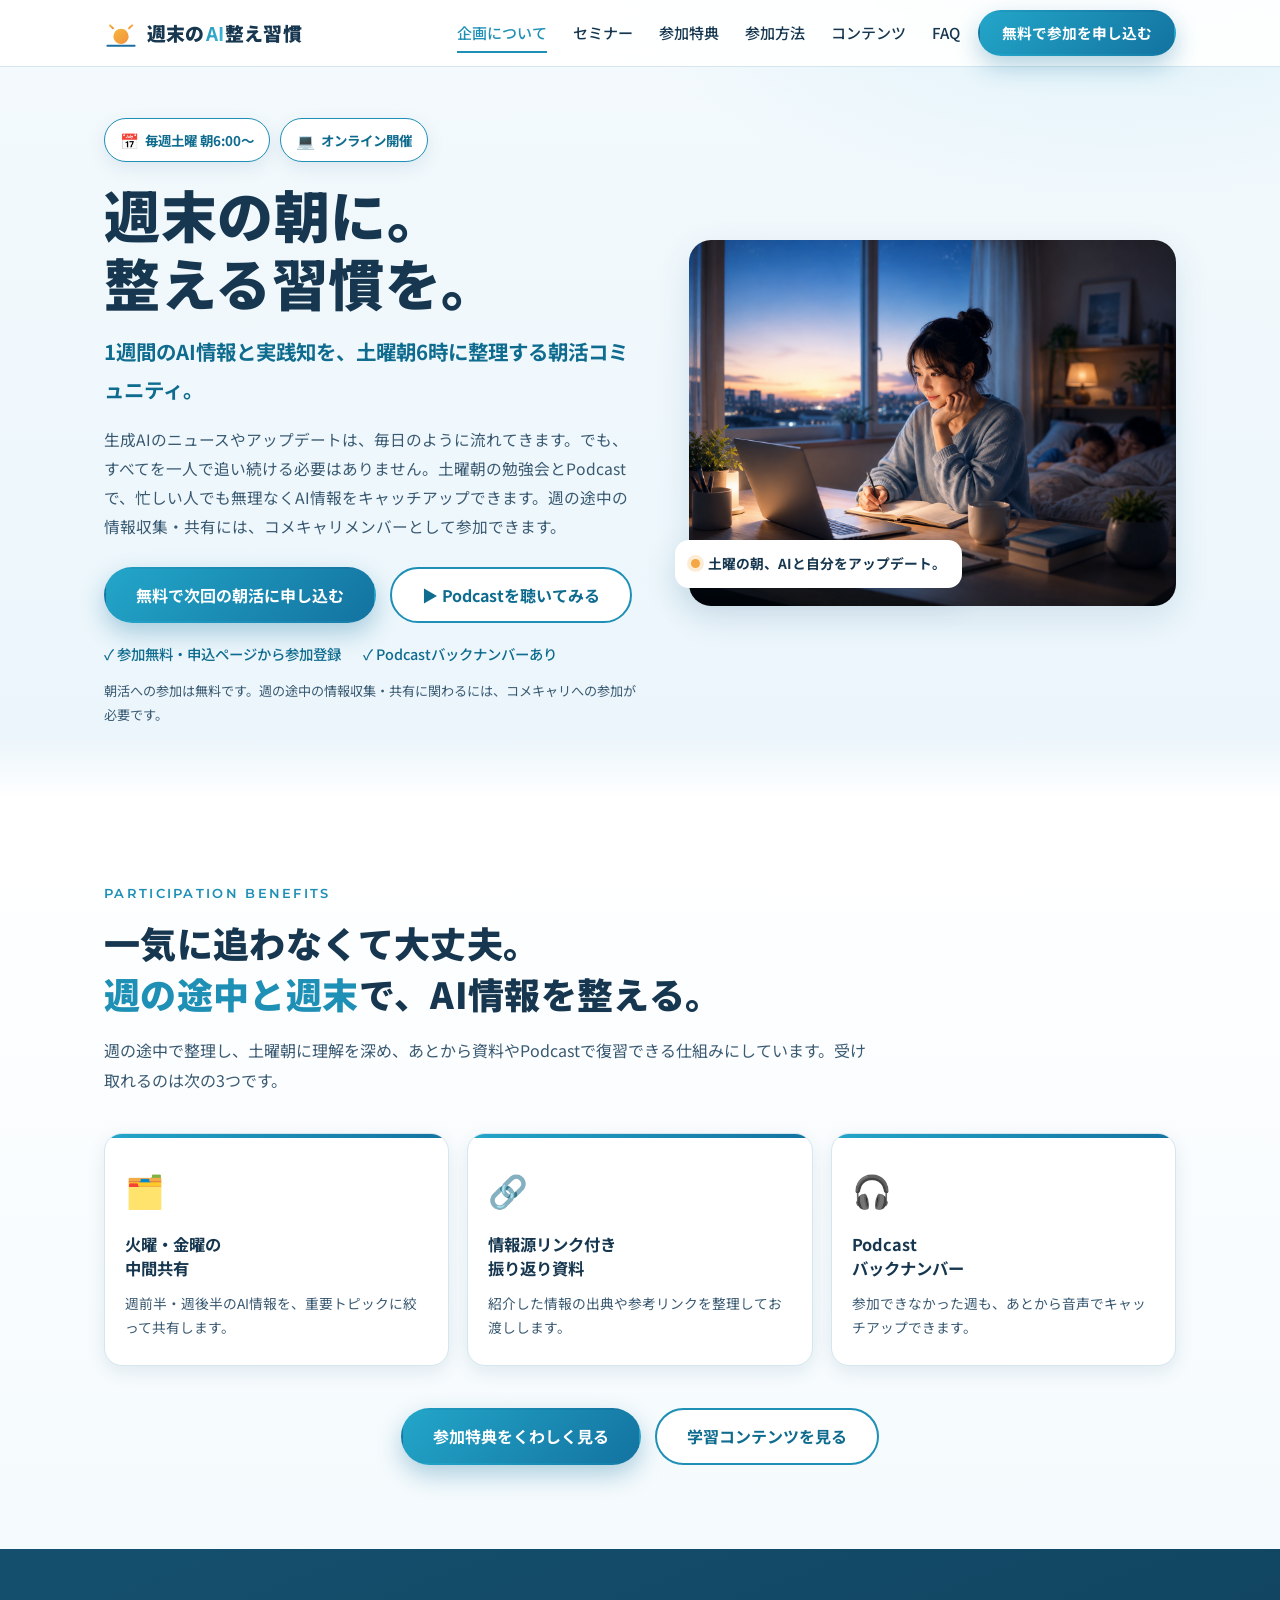
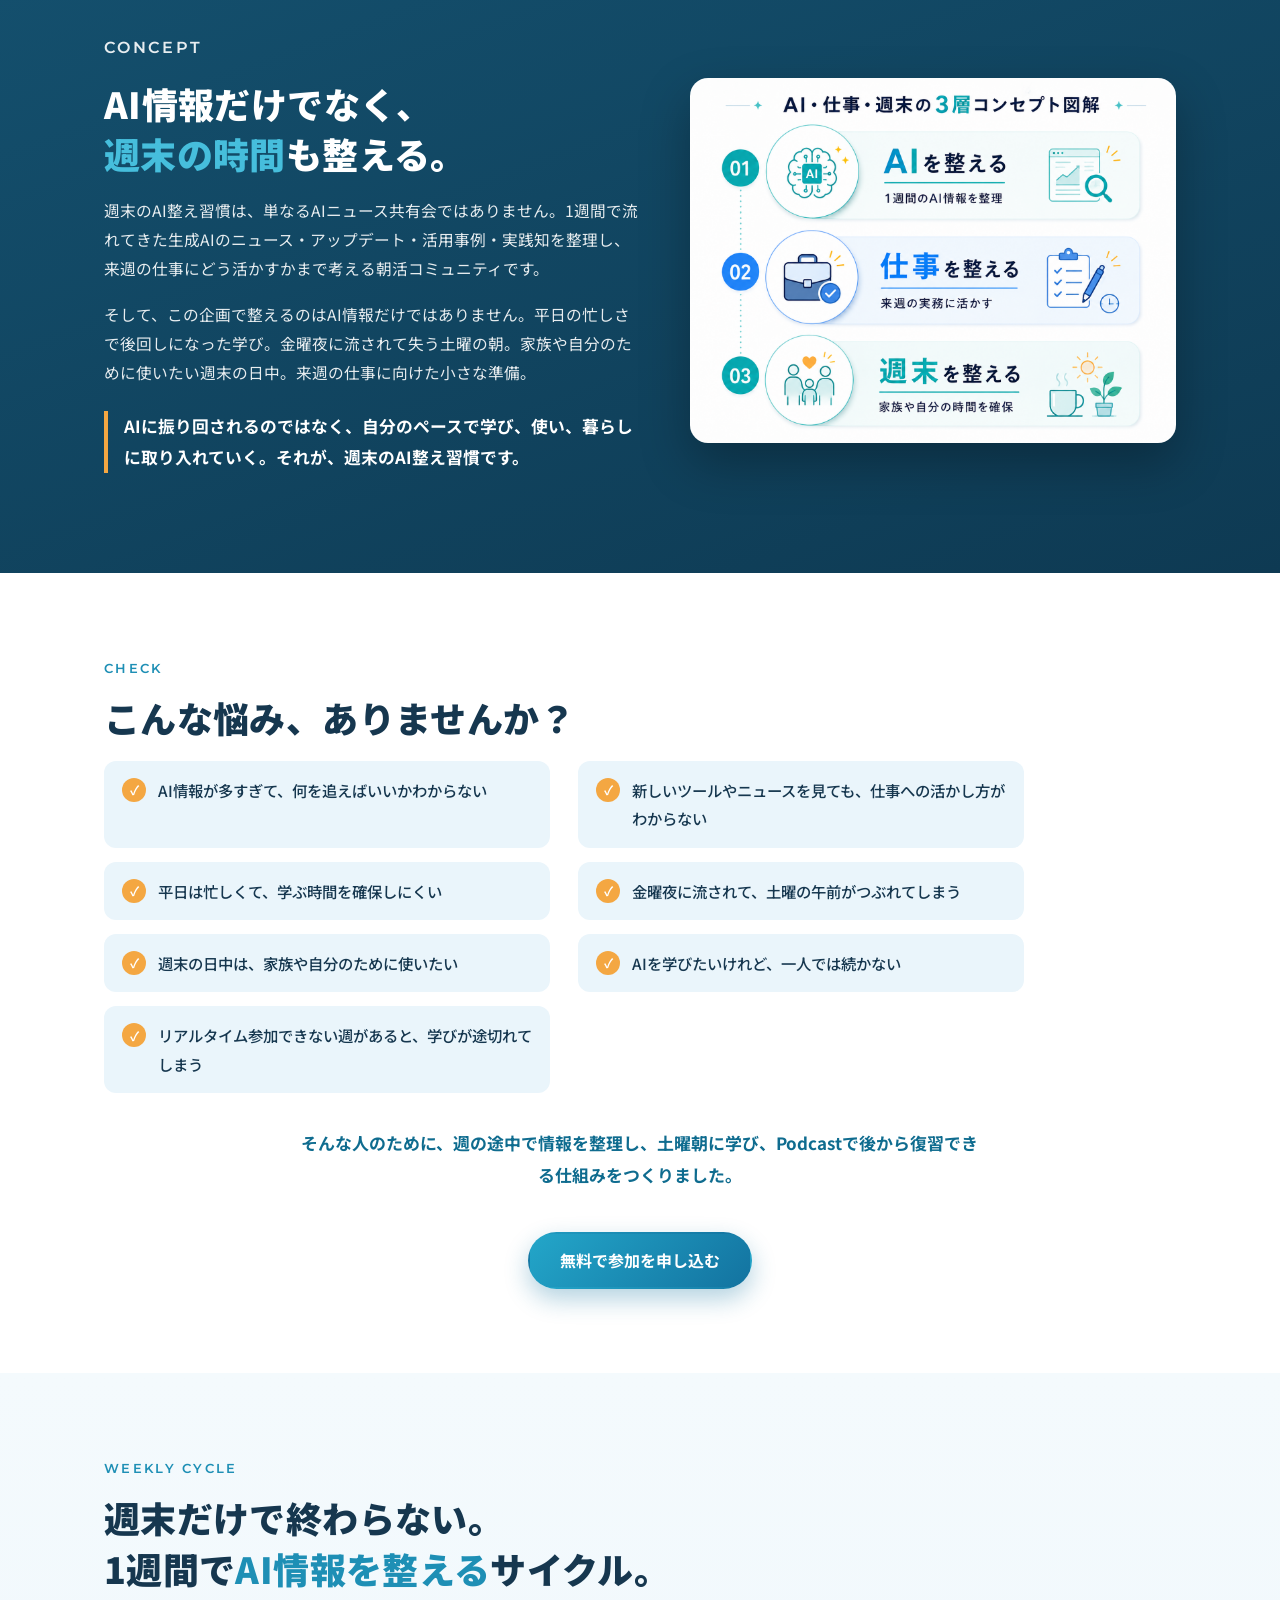
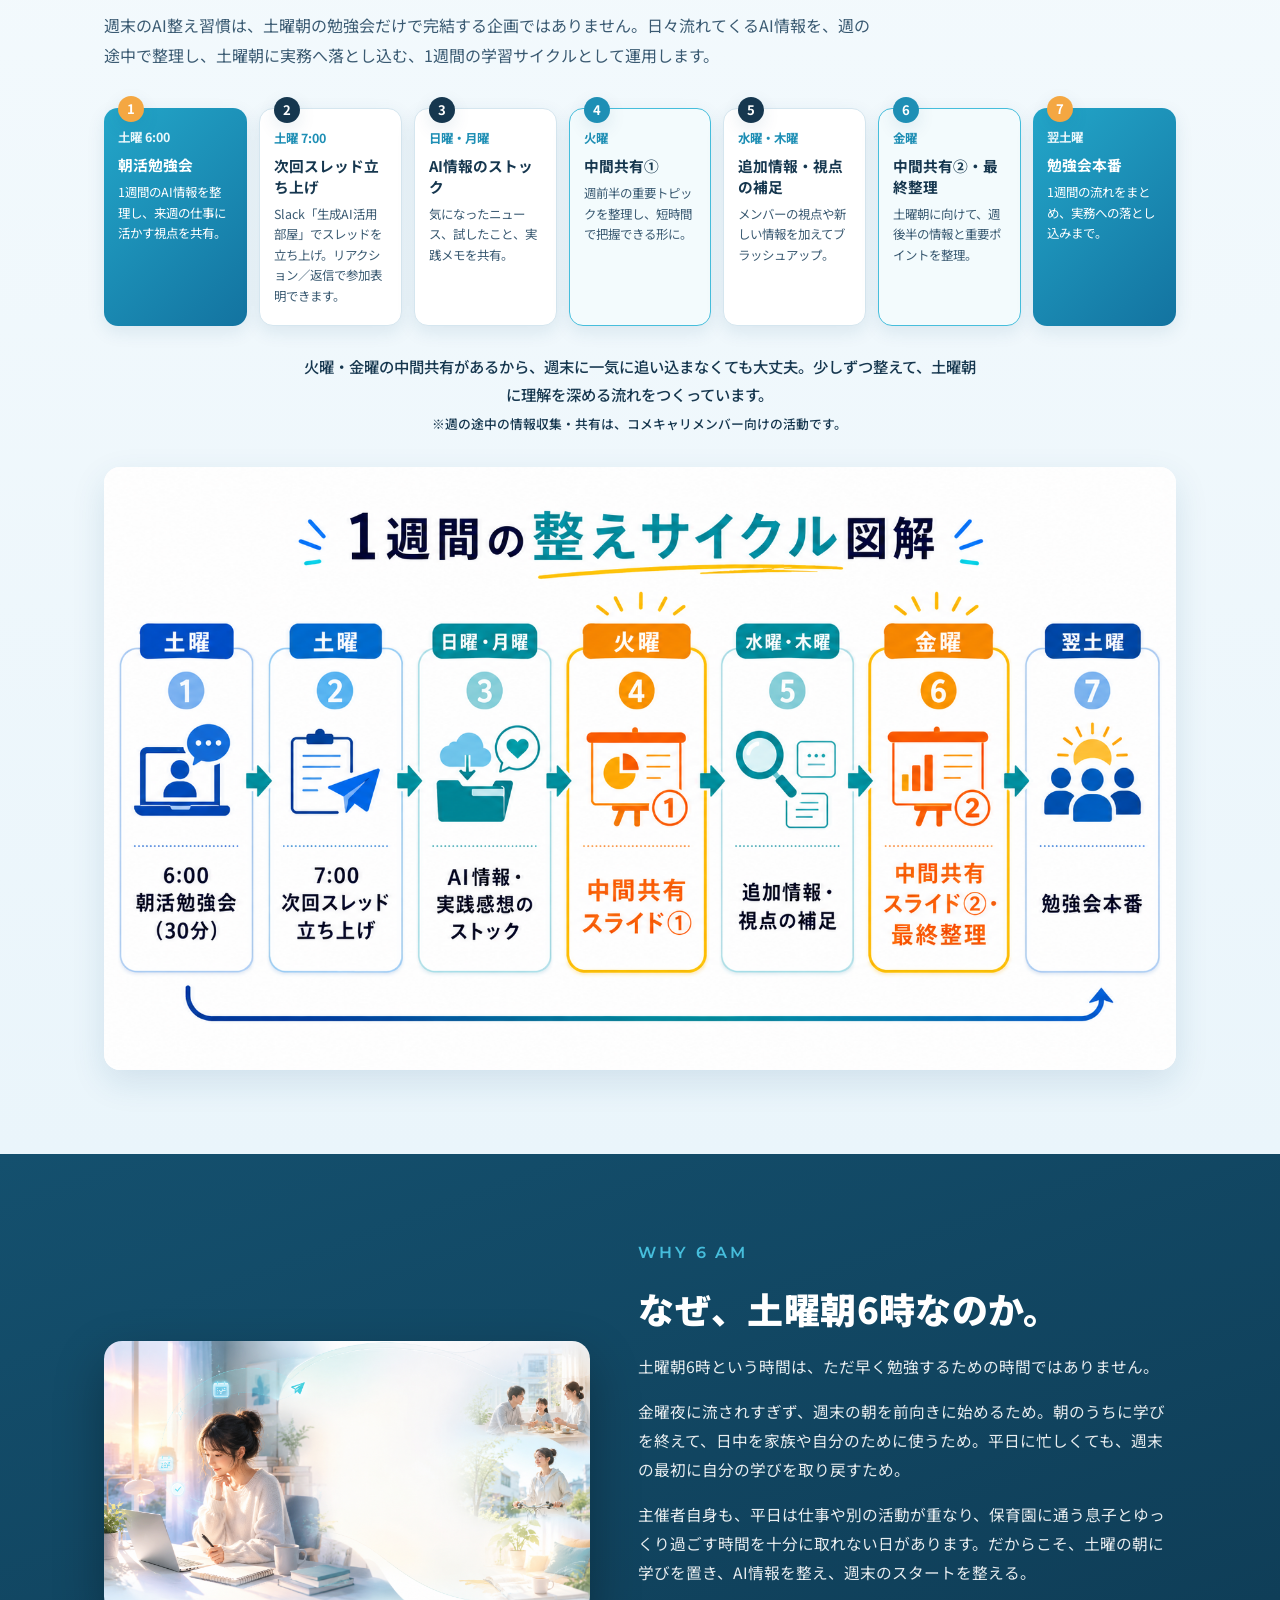
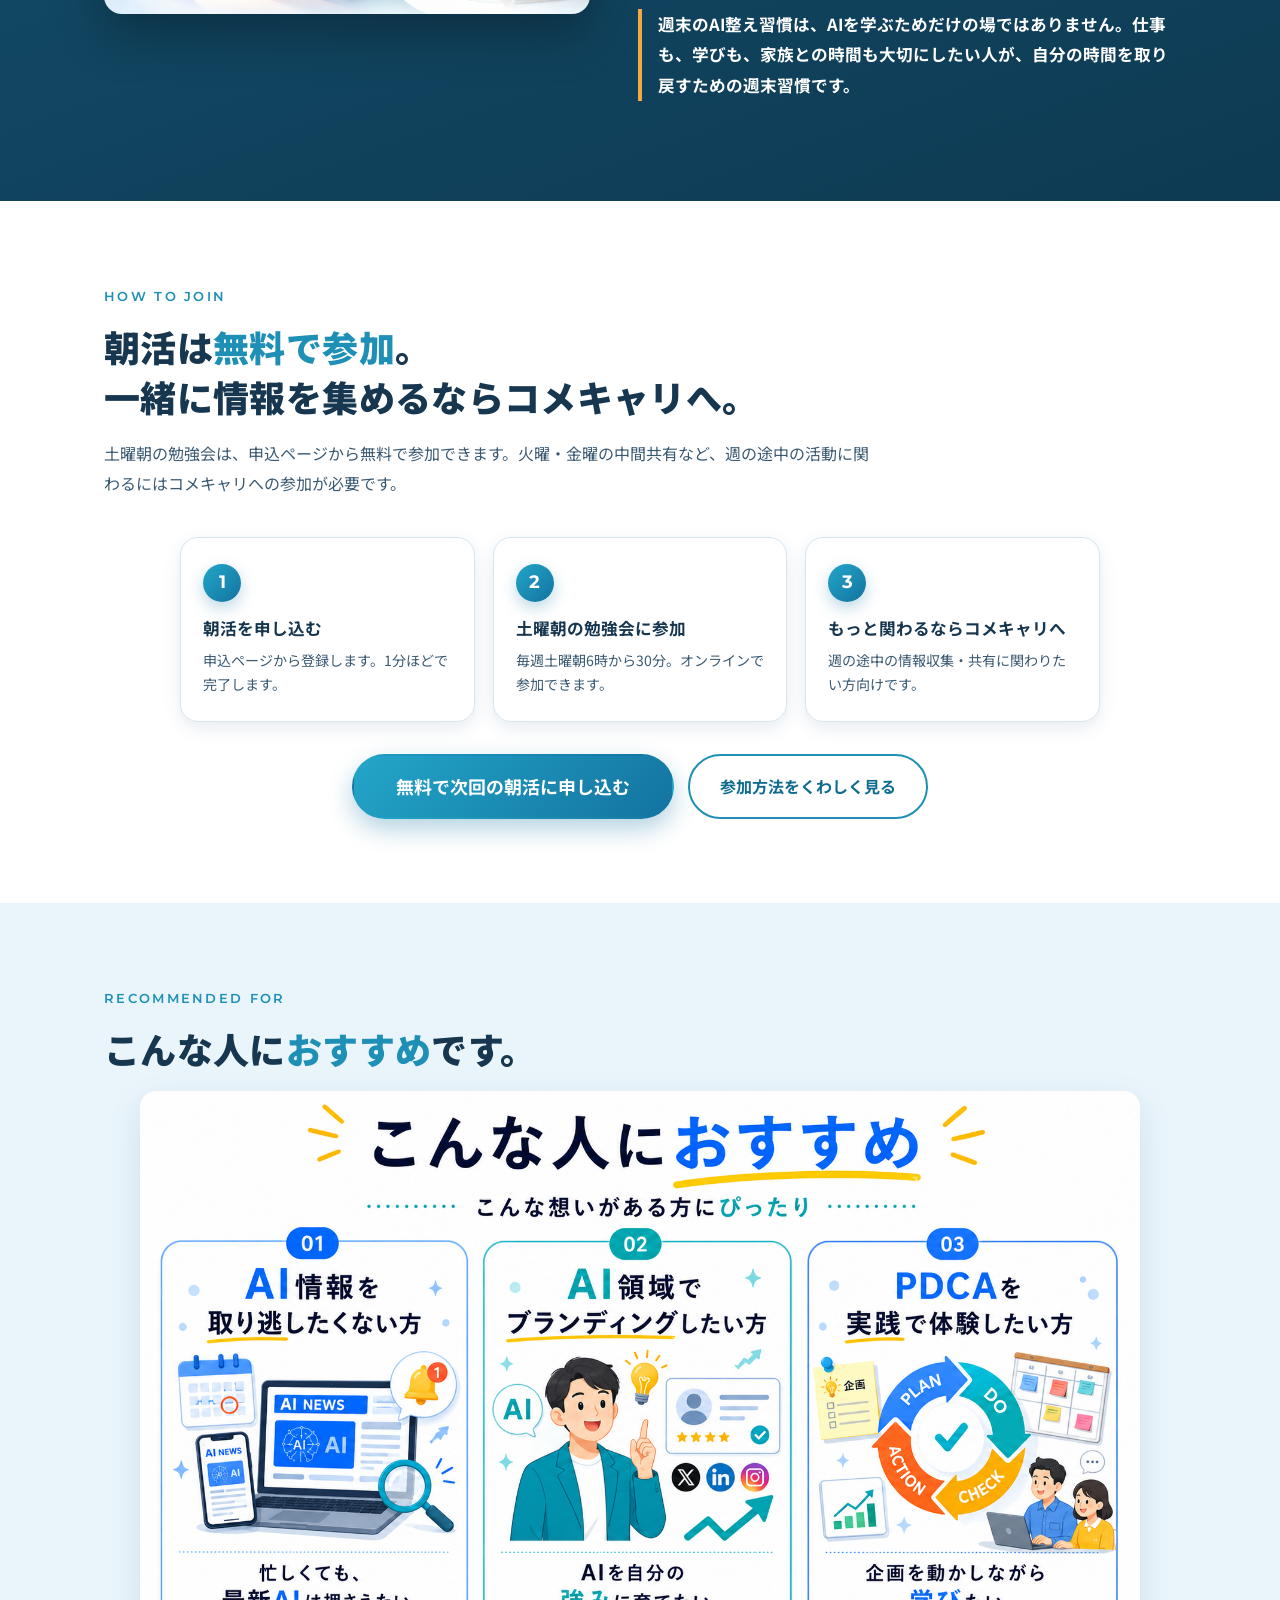
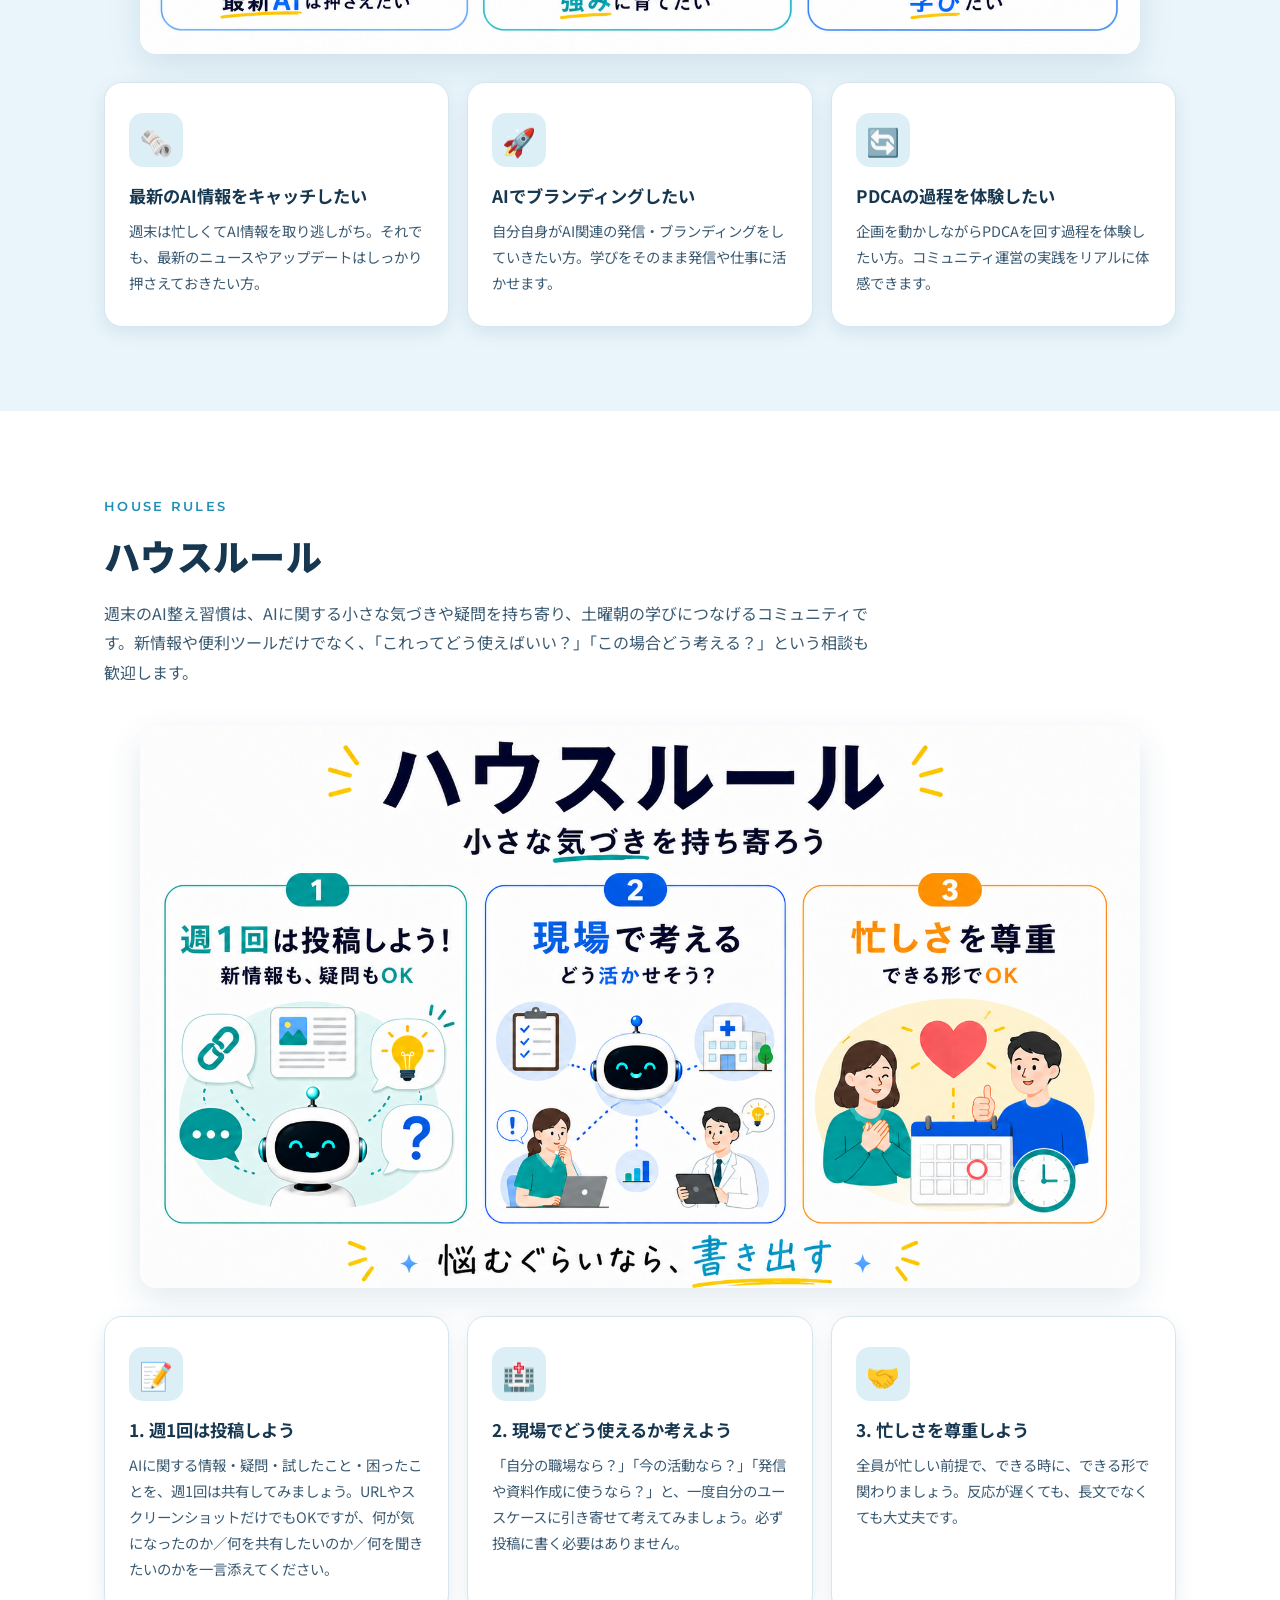
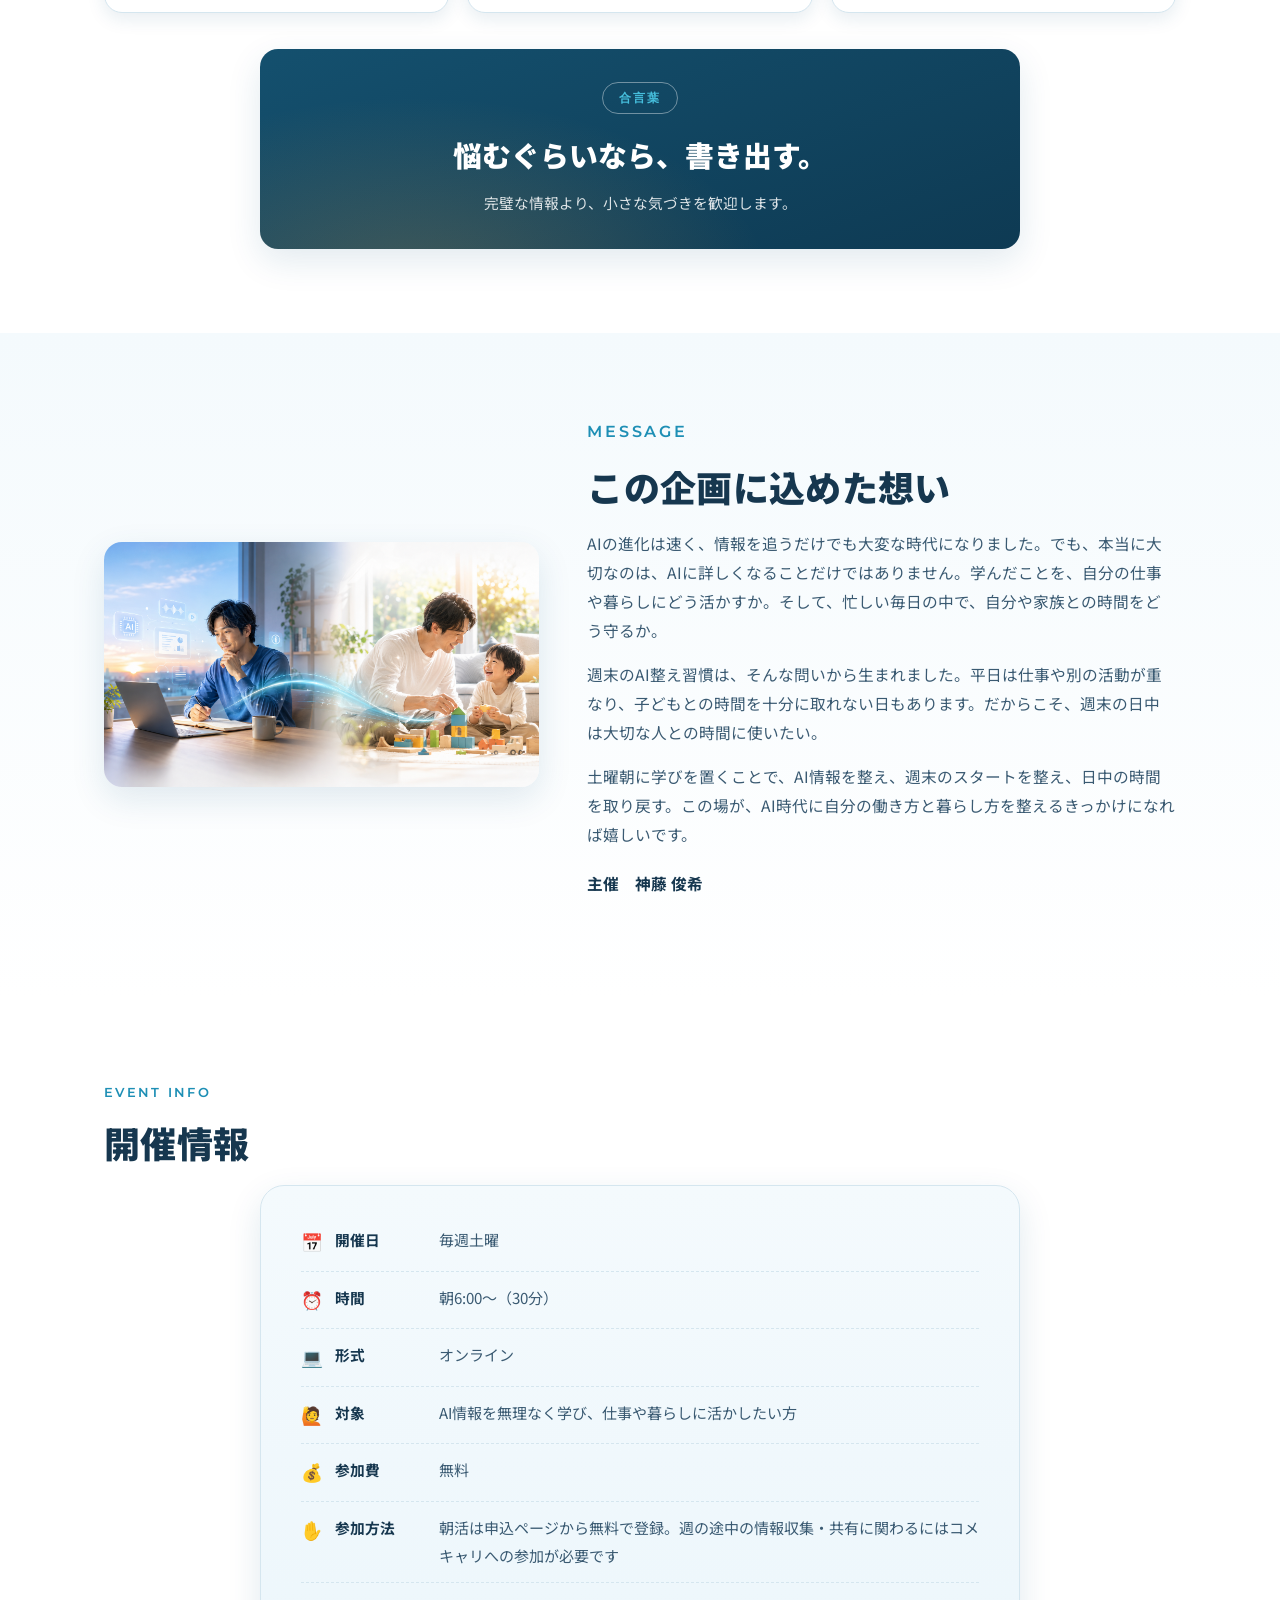
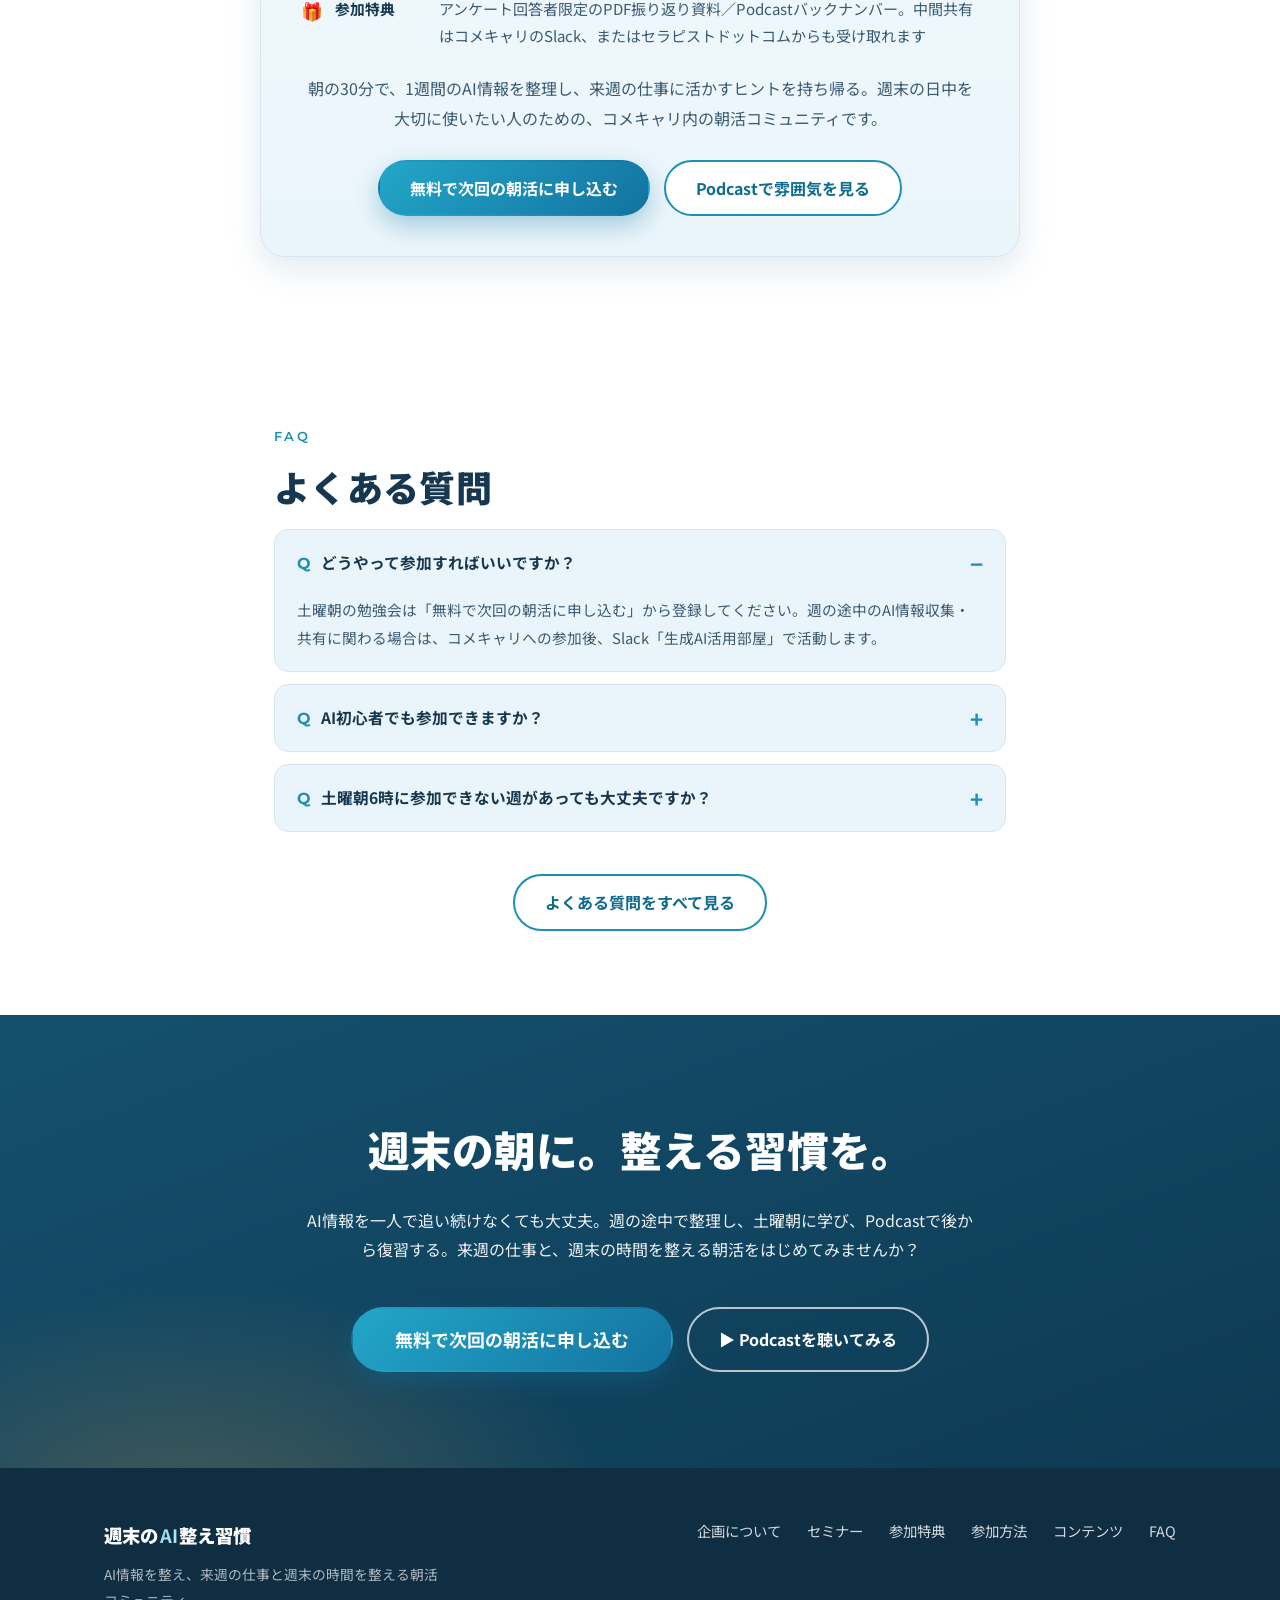
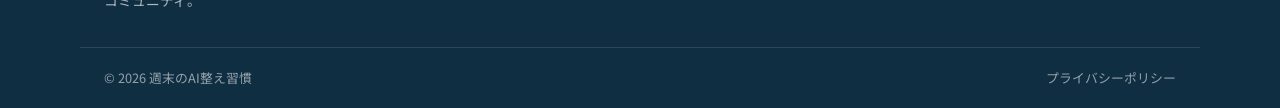
==== commit a999e1b5: "Update index.html" ====
--- a/index.html
+++ b/index.html
@@ -51,12 +51,12 @@
       <span class="brand-text">週末の<strong>AI</strong>整え習慣</span>
     </a>
     <nav class="site-nav" id="siteNav">
-      <a href="#concept">企画について</a>
-      <a href="#benefits">参加特典</a>
-      <a href="podcast.html">Podcast</a>
+      <a href="#concept" class="active">企画について</a>
       <a href="seminars.html">セミナー</a>
-      <a href="#join">参加方法</a>
-      <a href="#faq">FAQ</a>
+      <a href="benefits.html">参加特典</a>
+      <a href="join.html">参加方法</a>
+      <a href="contents.html">コンテンツ</a>
+      <a href="faq.html">FAQ</a>
     </nav>
     <a href="https://therapis10.com/seminars/cmr5gtjs30be14do38qlsolpu" target="_blank" rel="noopener" class="btn btn-cta header-cta">無料で参加を申し込む</a>
     <button class="nav-toggle" id="navToggle" aria-label="メニューを開く" aria-expanded="false">
@@ -78,7 +78,7 @@
       <p class="hero-lead">生成AIのニュースやアップデートは、毎日のように流れてきます。でも、すべてを一人で追い続ける必要はありません。土曜朝の勉強会とPodcastで、忙しい人でも無理なくAI情報をキャッチアップできます。週の途中の情報収集・共有には、コメキャリメンバーとして参加できます。</p>
       <div class="hero-actions">
         <a href="https://therapis10.com/seminars/cmr5gtjs30be14do38qlsolpu" target="_blank" rel="noopener" class="btn btn-cta">無料で次回の朝活に申し込む</a>
-        <a href="podcast.html" class="btn btn-ghost">▶ Podcastを聴いてみる</a>
+        <a href="contents.html#podcast" class="btn btn-ghost">▶ Podcastを聴いてみる</a>
       </div>
       <ul class="hero-tags">
         <li>✓ 参加無料・申込ページから参加登録</li>
@@ -95,32 +95,34 @@
   </div>
 </section>
 
-<!-- ===== Benefits ===== -->
+<!-- ===== Benefits（要約：詳細は benefits.html） ===== -->
 <section class="section benefits" id="benefits">
   <div class="container">
     <p class="eyebrow">PARTICIPATION BENEFITS</p>
     <h2 class="section-title">一気に追わなくて大丈夫。<br><span class="accent">週の途中と週末</span>で、AI情報を整える。</h2>
-    <p class="section-lead">AI情報は、気づいたらどんどん流れていきます。だからこそ、1週間の情報をまとめて詰め込むのではなく、週の途中で整理し、土曜朝に理解を深め、あとから資料やPodcastで復習できる仕組みにしています。<strong>火曜・金曜の中間共有と情報収集への参加は、コメキャリメンバー向けです。</strong></p>
+    <p class="section-lead">週の途中で整理し、土曜朝に理解を深め、あとから資料やPodcastで復習できる仕組みにしています。受け取れるのは次の3つです。</p>
 
     <div class="benefit-grid">
       <article class="benefit-card">
         <div class="benefit-ico">🗂️</div>
-        <h3>火曜・金曜の<br>中間共有スライド</h3>
-        <p>週前半・週後半のAI情報を、重要トピックに絞ってスライドで共有。一気に追うのではなく、週の途中で少しずつ流れを把握できます。</p>
+        <h3>火曜・金曜の<br>中間共有</h3>
+        <p>週前半・週後半のAI情報を、重要トピックに絞って共有します。</p>
       </article>
       <article class="benefit-card">
         <div class="benefit-ico">🔗</div>
         <h3>情報源リンク付き<br>振り返り資料</h3>
-        <p>紹介したニュース・ツール・公式情報・参考記事を、リンク付きで整理。参加後のアンケートに回答した方へPDFでお渡しするため、あとから深掘りできます。週の途中の情報収集・共有はコメキャリメンバー向けです。</p>
+        <p>紹介した情報の出典や参考リンクを整理してお渡しします。</p>
       </article>
       <article class="benefit-card">
         <div class="benefit-ico">🎧</div>
         <h3>Podcast<br>バックナンバー</h3>
-        <p>過去回の勉強会音声をPodcast形式で視聴可能。参加できなかった週も、後からキャッチアップできます。</p>
-      </article>
-    </div>
+        <p>参加できなかった週も、あとから音声でキャッチアップできます。</p>
+      </article>
+    </div>
+
     <div class="section-cta">
-      <a href="https://therapis10.com/seminars/cmr5gtjs30be14do38qlsolpu" target="_blank" rel="noopener" class="btn btn-cta">無料で次回の朝活に申し込む</a>
+      <a href="benefits.html" class="btn btn-cta">参加特典をくわしく見る</a>
+      <a href="contents.html" class="btn btn-ghost">学習コンテンツを見る</a>
     </div>
   </div>
 </section>
@@ -187,7 +189,7 @@
       </li>
       <li class="tl-item tl-mid">
         <span class="tl-day">火曜</span>
-        <h3>中間共有スライド①</h3>
+        <h3>中間共有①</h3>
         <p>週前半の重要トピックを整理し、短時間で把握できる形に。</p>
       </li>
       <li class="tl-item">
@@ -197,7 +199,7 @@
       </li>
       <li class="tl-item tl-mid">
         <span class="tl-day">金曜</span>
-        <h3>中間共有スライド②・最終整理</h3>
+        <h3>中間共有②・最終整理</h3>
         <p>土曜朝に向けて、週後半の情報と重要ポイントを整理。</p>
       </li>
       <li class="tl-item tl-hot">
@@ -230,52 +232,34 @@
   </div>
 </section>
 
-<!-- ===== Join / How to join ===== -->
+<!-- ===== Join（要約：詳細は join.html） ===== -->
 <section class="section join" id="join">
   <div class="container">
     <p class="eyebrow">HOW TO JOIN</p>
     <h2 class="section-title">朝活は<span class="accent">無料で参加</span>。<br>一緒に情報を集めるならコメキャリへ。</h2>
-    <p class="section-lead">土曜朝の勉強会は、申込ページから無料で参加できます。一方、火曜・金曜の中間共有や、週の途中でAI情報を持ち寄る活動に関わるには、コメキャリへの参加が必要です。</p>
-
-    <div class="join-steps join-steps-4">
+    <p class="section-lead">土曜朝の勉強会は、申込ページから無料で参加できます。火曜・金曜の中間共有など、週の途中の活動に関わるにはコメキャリへの参加が必要です。</p>
+
+    <div class="join-steps">
       <div class="join-step">
         <span class="step-no">1</span>
         <h3>朝活を申し込む</h3>
-        <p>「無料で次回の朝活に申し込む」から登録。オンライン勉強会への参加方法をご案内します。</p>
+        <p>申込ページから登録します。1分ほどで完了します。</p>
       </div>
       <div class="join-step">
         <span class="step-no">2</span>
         <h3>土曜朝の勉強会に参加</h3>
-        <p>毎週土曜朝6時から30分。1週間のAI情報を整理し、来週の仕事に活かす視点を持ち帰ります。</p>
+        <p>毎週土曜朝6時から30分。オンラインで参加できます。</p>
       </div>
       <div class="join-step">
         <span class="step-no">3</span>
-        <h3>コメキャリで情報を持ち寄る</h3>
-        <p>週の途中の情報収集・共有に関わりたい方は、コメキャリのSlack「生成AI活用部屋」で活動します。</p>
-      </div>
-      <div class="join-step">
-        <span class="step-no">4</span>
-        <h3>週の流れを一緒につくる</h3>
-        <p>中間共有やディスカッションを通じ、土曜朝の学びにつなげます。来られない週はPodcastでもキャッチアップできます。</p>
-      </div>
-    </div>
-
-    <div class="member-guide">
-      <div class="member-guide-copy">
-        <p class="eyebrow">ABOUT COMECARE</p>
-        <h3>コメキャリは、学びを行動につなげるコミュニティです。</h3>
-        <p>AI情報を集めるだけでなく、日々の臨床に取り組む先生方と交流しながら、自分の仕事でどう活かすかを考える場です。週の途中の情報収集・共有に関わりたい方は、まず紹介動画をご覧ください。</p>
-        <a href="https://www.youtube.com/watch?v=y-c49G7-XX0&feature=youtu.be" target="_blank" rel="noopener" class="btn btn-ghost">▶ コメキャリ紹介動画を開く</a>
-        <a href="https://comedical-career-academy.com/sukumane/member/detail/37" target="_blank" rel="noopener" class="btn btn-cta member-cta">動画を見た後にコメキャリへ申し込む</a>
-      </div>
-      <div class="member-video">
-        <iframe src="https://www.youtube-nocookie.com/embed/y-c49G7-XX0" title="コメキャリ紹介動画" loading="lazy" allow="accelerometer; autoplay; clipboard-write; encrypted-media; gyroscope; picture-in-picture; web-share" allowfullscreen></iframe>
+        <h3>もっと関わるならコメキャリへ</h3>
+        <p>週の途中の情報収集・共有に関わりたい方向けです。</p>
       </div>
     </div>
 
     <div class="section-cta">
-      <a href="https://therapis10.com/seminars/cmr5gtjs30be14do38qlsolpu" target="_blank" rel="noopener" class="btn btn-cta">無料で次回の朝活に申し込む</a>
-      <a href="podcast.html" class="btn btn-ghost">Podcastで雰囲気を見る</a>
+      <a href="https://therapis10.com/seminars/cmr5gtjs30be14do38qlsolpu" target="_blank" rel="noopener" class="btn btn-cta btn-lg">無料で次回の朝活に申し込む</a>
+      <a href="join.html" class="btn btn-ghost">参加方法をくわしく見る</a>
     </div>
   </div>
 </section>
@@ -376,18 +360,18 @@
         <div class="info-row"><span class="info-ico">🙋</span><span class="info-k">対象</span><span class="info-v">AI情報を無理なく学び、仕事や暮らしに活かしたい方</span></div>
         <div class="info-row"><span class="info-ico">💰</span><span class="info-k">参加費</span><span class="info-v">無料</span></div>
         <div class="info-row"><span class="info-ico">✋</span><span class="info-k">参加方法</span><span class="info-v">朝活は申込ページから無料で登録。週の途中の情報収集・共有に関わるにはコメキャリへの参加が必要です</span></div>
-        <div class="info-row"><span class="info-ico">🎁</span><span class="info-k">参加特典</span><span class="info-v">アンケート回答者限定のPDF振り返り資料／Podcastバックナンバー。中間共有はコメキャリメンバー向けです</span></div>
+        <div class="info-row"><span class="info-ico">🎁</span><span class="info-k">参加特典</span><span class="info-v">アンケート回答者限定のPDF振り返り資料／Podcastバックナンバー。中間共有はコメキャリのSlack、またはセラピストドットコムからも受け取れます</span></div>
       </div>
       <p class="join-desc">朝の30分で、1週間のAI情報を整理し、来週の仕事に活かすヒントを持ち帰る。週末の日中を大切に使いたい人のための、コメキャリ内の朝活コミュニティです。</p>
       <div class="section-cta">
         <a href="https://therapis10.com/seminars/cmr5gtjs30be14do38qlsolpu" target="_blank" rel="noopener" class="btn btn-cta">無料で次回の朝活に申し込む</a>
-        <a href="podcast.html" class="btn btn-ghost">Podcastで雰囲気を見る</a>
-      </div>
-    </div>
-  </div>
-</section>
-
-<!-- ===== FAQ ===== -->
+        <a href="contents.html#podcast" class="btn btn-ghost">Podcastで雰囲気を見る</a>
+      </div>
+    </div>
+  </div>
+</section>
+
+<!-- ===== FAQ（抜粋：全文は faq.html） ===== -->
 <section class="section faq" id="faq">
   <div class="container container-narrow">
     <p class="eyebrow">FAQ</p>
@@ -405,26 +389,10 @@
         <summary>土曜朝6時に参加できない週があっても大丈夫ですか？</summary>
         <p>はい。過去回はPodcastバックナンバーとして視聴できるため、後から学ぶことができます。</p>
       </details>
-      <details class="faq-item">
-        <summary>PDF資料はもらえますか？</summary>
-        <p>はい。参加後のアンケートにご回答いただいた方へ、情報源リンク付きのPDF振り返り資料をお渡しします。紹介したニュースやツールを後から見返し、自分の仕事や発信に活かせます。</p>
-      </details>
-      <details class="faq-item">
-        <summary>平日に情報を追う時間がなくても大丈夫ですか？</summary>
-        <p>はい。土曜朝の勉強会とPodcastで、忙しい週もキャッチアップできます。火曜・金曜の中間共有スライドで週の途中から情報を整理したい方は、コメキャリに参加して活動できます。</p>
-      </details>
-      <details class="faq-item">
-        <summary>どんな内容を扱いますか？</summary>
-        <p>生成AIの最新ニュース、ツール活用、AIエージェント、資料作成、SNS活用、実務への落とし込みなどを扱います。</p>
-      </details>
-      <details class="faq-item">
-        <summary>Podcastだけ聴くことはできますか？</summary>
-        <p>はい。Podcastバックナンバーから、公開中の過去回をいつでも聴けます。まずは雰囲気を知りたい方にもおすすめです。</p>
-      </details>
-      <details class="faq-item">
-        <summary>参加すると何が得られますか？</summary>
-        <p>朝活では、AI情報を整理し、来週の仕事に活かす視点を得られます。日々の臨床に取り組む先生方との交流も、この場の大きな価値です。コメキャリに参加すると、週の途中のAI情報収集・共有や中間共有スライドにも関われます。アンケート回答者には情報源リンク付きPDF振り返り資料をお渡しします。</p>
-      </details>
+    </div>
+
+    <div class="section-cta">
+      <a href="faq.html" class="btn btn-ghost">よくある質問をすべて見る</a>
     </div>
   </div>
 </section>
@@ -436,7 +404,7 @@
     <p class="final-body">AI情報を一人で追い続けなくても大丈夫。週の途中で整理し、土曜朝に学び、Podcastで後から復習する。来週の仕事と、週末の時間を整える朝活をはじめてみませんか？</p>
     <div class="section-cta">
       <a href="https://therapis10.com/seminars/cmr5gtjs30be14do38qlsolpu" target="_blank" rel="noopener" class="btn btn-cta btn-lg">無料で次回の朝活に申し込む</a>
-      <a href="podcast.html" class="btn btn-ghost btn-ghost-light">▶ Podcastを聴いてみる</a>
+      <a href="contents.html#podcast" class="btn btn-ghost btn-ghost-light">▶ Podcastを聴いてみる</a>
     </div>
   </div>
 </section>
@@ -450,11 +418,11 @@
     </div>
     <nav class="footer-nav">
       <a href="#concept">企画について</a>
-      <a href="#benefits">参加特典</a>
-      <a href="podcast.html">Podcast</a>
       <a href="seminars.html">セミナー</a>
-      <a href="#join">参加方法</a>
-      <a href="#faq">FAQ</a>
+      <a href="benefits.html">参加特典</a>
+      <a href="join.html">参加方法</a>
+      <a href="contents.html">コンテンツ</a>
+      <a href="faq.html">FAQ</a>
     </nav>
   </div>
   <div class="footer-base">
@@ -466,3 +434,6 @@
 <script src="script.js"></script>
 </body>
 </html>
+<script src="script.js"></script>
+</body>
+</html>
--- a/styles.css
+++ b/styles.css
@@ -31,6 +31,7 @@
   overflow-x:hidden;
 }
 img{max-width:100%;display:block;height:auto}
+button{font-family:inherit;color:inherit;background:none}
 a{color:inherit;text-decoration:none}
 strong{color:inherit}
 
@@ -442,14 +443,52 @@
 .pod-card.stand .pod-controls{margin-top:auto}
 .pod-note code{background:#fff;border:1px solid var(--line);border-radius:6px;padding:1px 6px;font-size:.86em;color:var(--teal-deep)}
 
-/* ===== Seminar list page ===== */
+/* ===== Seminar page ===== */
+/* ヒーロー：画像を背景に敷き、その上にメッセージを重ねる */
 .sem-hero{
-  padding:150px 0 52px;
-  background:linear-gradient(180deg,var(--sky) 0%,var(--white) 100%);
-}
-.sem-hero-title{font-size:clamp(1.8rem,3.4vw,2.5rem);font-weight:900;color:var(--ink);line-height:1.32;margin-bottom:16px}
-.sem-hero-title .accent{color:var(--teal)}
-.sem-hero-lead{max-width:48em;color:var(--ink-soft)}
+  position:relative;isolation:isolate;overflow:hidden;
+  background:#0B2C41;
+  padding:184px 0 108px;
+  min-height:min(74vh,620px);
+  display:flex;align-items:center;
+  text-align:center;
+}
+/* 背景画像レイヤー */
+.sem-hero-media{position:absolute;inset:0;z-index:-3;line-height:0}
+.sem-hero-media img{width:100%;height:100%;object-fit:cover;object-position:center;display:block}
+/* 可読性を確保するスクリム（画像を暗く透過させる層） */
+.sem-hero::before{
+  content:"";position:absolute;inset:0;z-index:-2;
+  background:
+    radial-gradient(120% 80% at 50% 45%, rgba(7,26,40,.52) 0%, rgba(7,26,40,.74) 60%, rgba(7,26,40,.88) 100%),
+    linear-gradient(180deg, rgba(7,26,40,.62) 0%, rgba(7,26,40,.40) 40%, rgba(7,26,40,.72) 100%);
+}
+/* 下端を次セクションの背景色になじませる */
+.sem-hero::after{
+  content:"";position:absolute;left:0;right:0;bottom:-1px;height:140px;z-index:-1;pointer-events:none;
+  background:linear-gradient(180deg, rgba(244,250,253,0) 0%, var(--sky-2) 100%);
+}
+.sem-hero-inner{position:relative;z-index:1}
+.sem-hero-title{
+  font-size:clamp(1.85rem,3.6vw,2.7rem);font-weight:900;color:#fff;line-height:1.32;
+  margin-bottom:18px;text-shadow:0 2px 18px rgba(4,18,28,.5);
+}
+.sem-hero-title .accent-light{color:var(--cyan)}
+.sem-hero-lead{
+  max-width:44em;margin:0 auto;color:rgba(255,255,255,.92);
+  text-shadow:0 1px 12px rgba(4,18,28,.5);
+}
+/* 「？」→「整える」の流れを示す帯 */
+.sem-hero-flow{
+  display:inline-flex;align-items:center;gap:14px;flex-wrap:wrap;justify-content:center;
+  margin-top:26px;padding:11px 24px;border-radius:999px;line-height:1.4;
+  background:rgba(255,255,255,.14);backdrop-filter:blur(8px);
+  border:1px solid rgba(255,255,255,.34);
+}
+.flow-step{font-size:.92rem;font-weight:700}
+.flow-q{color:rgba(255,255,255,.86)}
+.flow-a{color:#fff}
+.flow-arrow{color:var(--sun);font-weight:700;font-size:1.05rem}
 .sem-why{background:var(--sky-2);border-top:1px solid var(--line);border-bottom:1px solid var(--line)}
 .sem-why .recommend-grid{margin-top:30px}
 .sem-main{padding-top:64px}
@@ -465,7 +504,7 @@
 }
 .sem-card:hover,.sem-card:focus-visible{transform:translateY(-5px);box-shadow:var(--shadow);outline:none}
 .sem-card.is-past{opacity:.72}
-.sem-card-thumb{position:relative;aspect-ratio:16/9;background:var(--sky);overflow:hidden}
+.sem-card-thumb{position:relative;display:block;width:100%;aspect-ratio:16/9;background:var(--sky);overflow:hidden;border:0;padding:0;cursor:pointer;}
 .sem-card-thumb img{width:100%;height:100%;object-fit:cover;display:block}
 .sem-badge{
   position:absolute;top:10px;right:10px;font-size:.72rem;font-weight:700;
@@ -477,7 +516,9 @@
 .sem-card-date{font-size:.78rem;color:var(--teal-deep);font-weight:700}
 .sem-card-title{font-size:1.04rem;font-weight:700;color:var(--ink);line-height:1.5}
 .sem-card-speaker{font-size:.82rem;color:var(--ink-soft)}
-.sem-card-more{margin-top:auto;padding-top:10px;font-size:.82rem;font-weight:700;color:var(--teal-deep)}
+.sem-card-subtitle{font-size:.84rem;color:var(--teal-deep);font-weight:700}
+.sem-card-actions{display:flex;gap:10px;margin-top:auto;padding-top:16px}
+.sem-card-actions .btn{flex:1 1 0;min-width:0;font-size:.88rem;padding:13px 14px}
 .sem-empty{text-align:center;color:var(--ink-soft);padding:40px 0}
 .sem-note{font-size:.82rem;color:var(--ink-soft);margin-top:26px;text-align:center}
 .sem-note code{background:var(--sky);border:1px solid var(--line);border-radius:6px;padding:1px 6px;font-size:.86em;color:var(--teal-deep)}
@@ -490,7 +531,7 @@
 .sem-modal.open{opacity:1;pointer-events:auto}
 .sem-modal-backdrop{position:absolute;inset:0;background:rgba(16,42,60,.62);backdrop-filter:blur(2px)}
 .sem-modal-box{
-  position:relative;background:#fff;border-radius:20px;max-width:880px;width:100%;
+  position:relative;background:#fff;border-radius:20px;max-width:720px;width:100%;
   max-height:88vh;overflow-y:auto;box-shadow:0 30px 70px rgba(10,40,60,.35);
   transform:translateY(14px) scale(.98);transition:transform .22s ease;
 }
@@ -501,9 +542,10 @@
   cursor:pointer;box-shadow:var(--shadow-sm);
 }
 .sem-modal-close:hover{background:#fff}
-.sem-modal-inner{display:grid;grid-template-columns:1fr 1fr}
-.sem-modal-thumb{position:relative;background:var(--sky)}
-.sem-modal-thumb img{width:100%;height:100%;object-fit:cover;display:block;min-height:220px}
+/* サムネイルを上、詳細を下に縦積み（16:9をそのまま表示して見切れを防ぐ） */
+.sem-modal-inner{display:flex;flex-direction:column}
+.sem-modal-thumb{position:relative;width:100%;aspect-ratio:16/9;background:var(--sky);overflow:hidden}
+.sem-modal-thumb img{width:100%;height:100%;object-fit:contain;display:block}
 .sem-modal-content{padding:30px 32px;display:flex;flex-direction:column;gap:12px}
 .sem-modal-date{font-size:.82rem;font-weight:700;color:var(--teal-deep)}
 .sem-modal-title{font-size:1.32rem;font-weight:900;color:var(--ink);line-height:1.45}
@@ -514,8 +556,9 @@
 .sem-speaker-title{font-size:.82rem;color:var(--ink-soft)}
 .sem-modal-tags{display:flex;flex-wrap:wrap;gap:8px;list-style:none}
 .sem-modal-tags li{font-size:.74rem;font-weight:700;color:var(--teal-deep);background:var(--mist);padding:4px 12px;border-radius:999px}
-.sem-modal-cta{display:flex;flex-wrap:wrap;align-items:center;gap:14px;margin-top:6px}
-.sem-modal-price{font-size:.82rem;color:var(--ink-soft)}
+.sem-modal-cta{display:flex;flex-direction:column;gap:10px;margin-top:8px}
+.sem-modal-cta .btn{width:100%}
+.sem-modal-price{font-size:.8rem;color:var(--ink-soft);text-align:center}
 body.sem-lock{overflow:hidden}
 
 /* ===== Responsive ===== */
@@ -566,12 +609,28 @@
   .benefit-grid{grid-template-columns:1fr}
 }
 
+/* ===== Responsive: seminar page ===== */
+@media (max-width:860px){
+  .sem-hero{padding:132px 0 76px;min-height:min(66vh,520px)}
+  .sem-hero-flow{padding:10px 18px;gap:10px;margin-top:22px}
+  .flow-step{font-size:.84rem}
+  /* 画面が縦長になるほど被写体が切れるため、寄りを調整しスクリムを強める */
+  .sem-hero-media img{object-position:62% center}
+  .sem-hero::before{
+    background:
+      radial-gradient(140% 90% at 50% 45%, rgba(7,26,40,.58) 0%, rgba(7,26,40,.78) 60%, rgba(7,26,40,.90) 100%),
+      linear-gradient(180deg, rgba(7,26,40,.66) 0%, rgba(7,26,40,.50) 40%, rgba(7,26,40,.78) 100%);
+  }
+}
 @media (max-width:680px){
   .sem-grid{grid-template-columns:1fr}
-  .sem-modal-inner{grid-template-columns:1fr}
-  .sem-modal-thumb img{min-height:180px}
-  .sem-modal-content{padding:24px 22px}
-  .sem-modal-cta{flex-direction:column;align-items:flex-start}
-  .sem-modal-cta .btn{width:100%}
-}
-}
+  .sem-modal-content{padding:22px 20px}
+  .sem-card-actions{flex-direction:column}
+  .sem-card-actions .btn{width:100%}
+  .sem-hero{padding:118px 0 64px;min-height:auto}
+  .sem-hero-lead{font-size:.92rem}
+  .sem-hero-flow{
+    width:100%;flex-direction:column;gap:4px;border-radius:16px;padding:14px 16px;
+  }
+  .flow-arrow{transform:rotate(90deg)}
+}
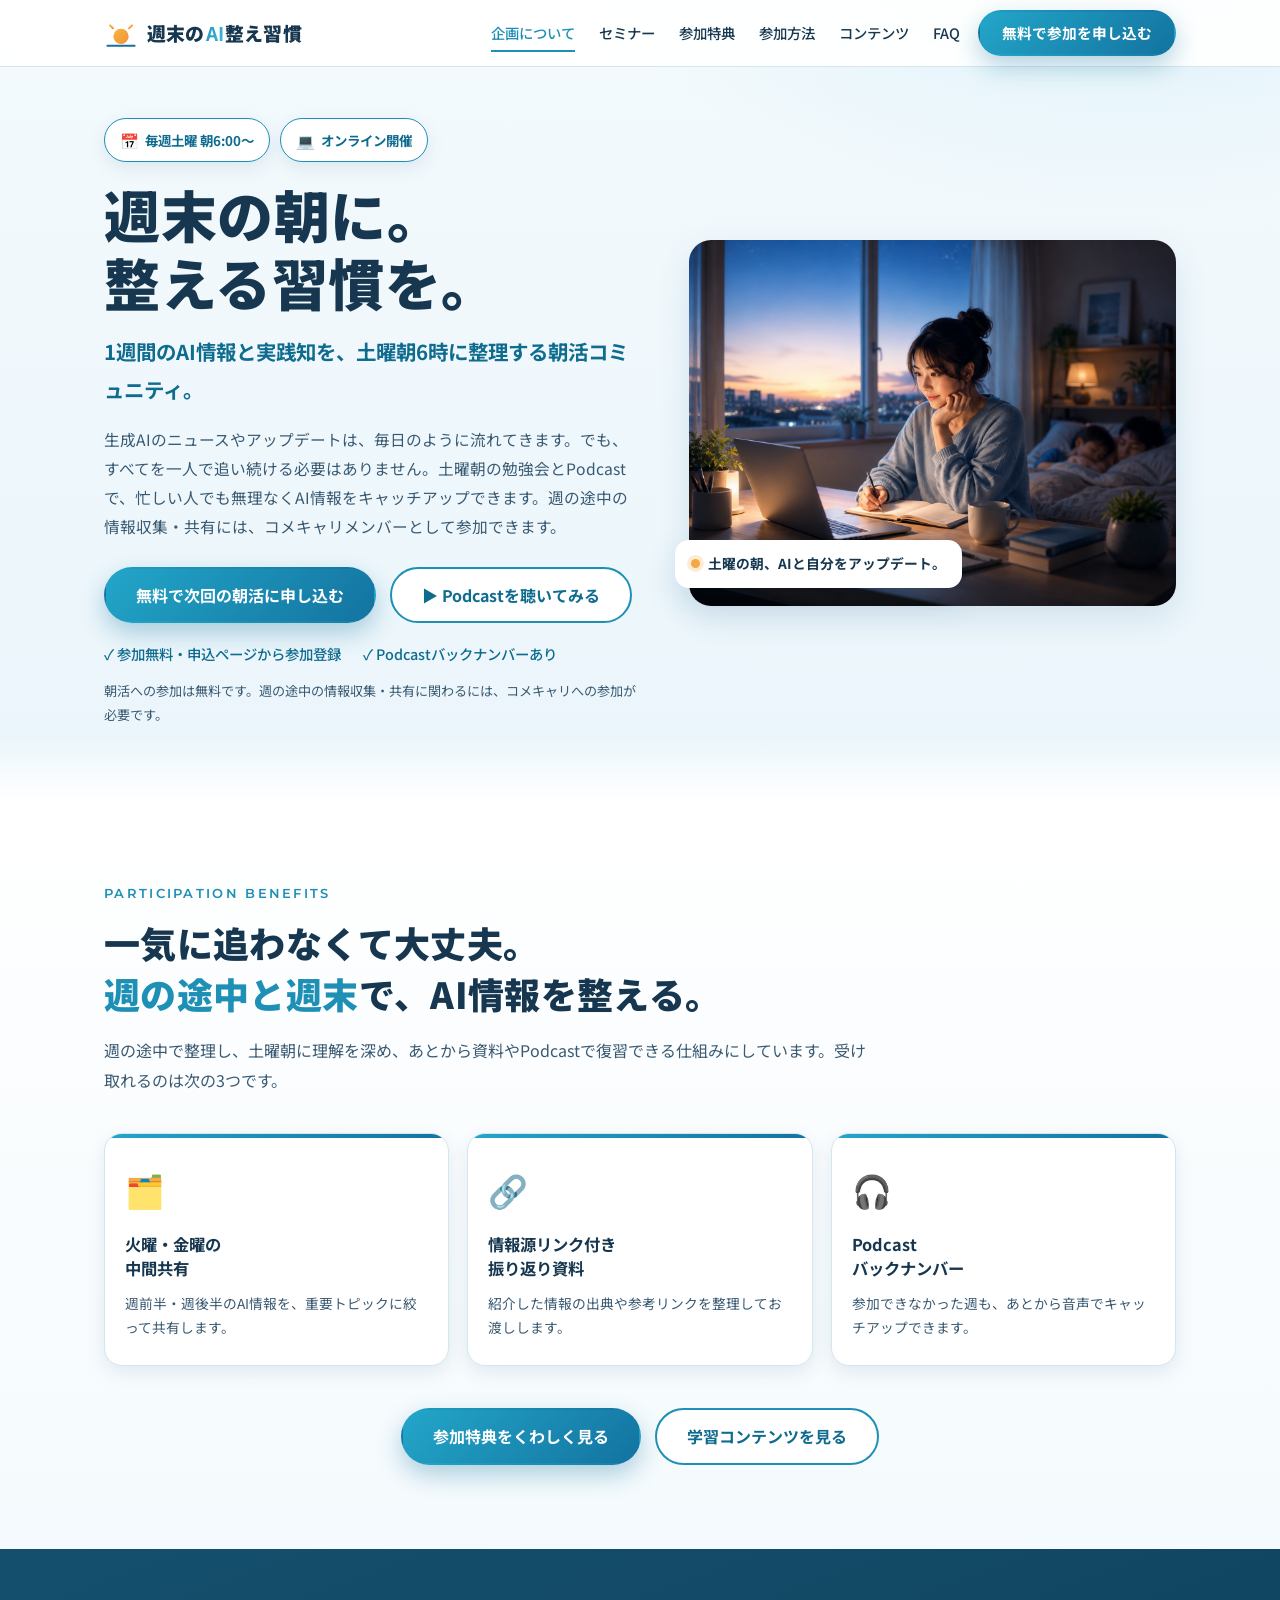
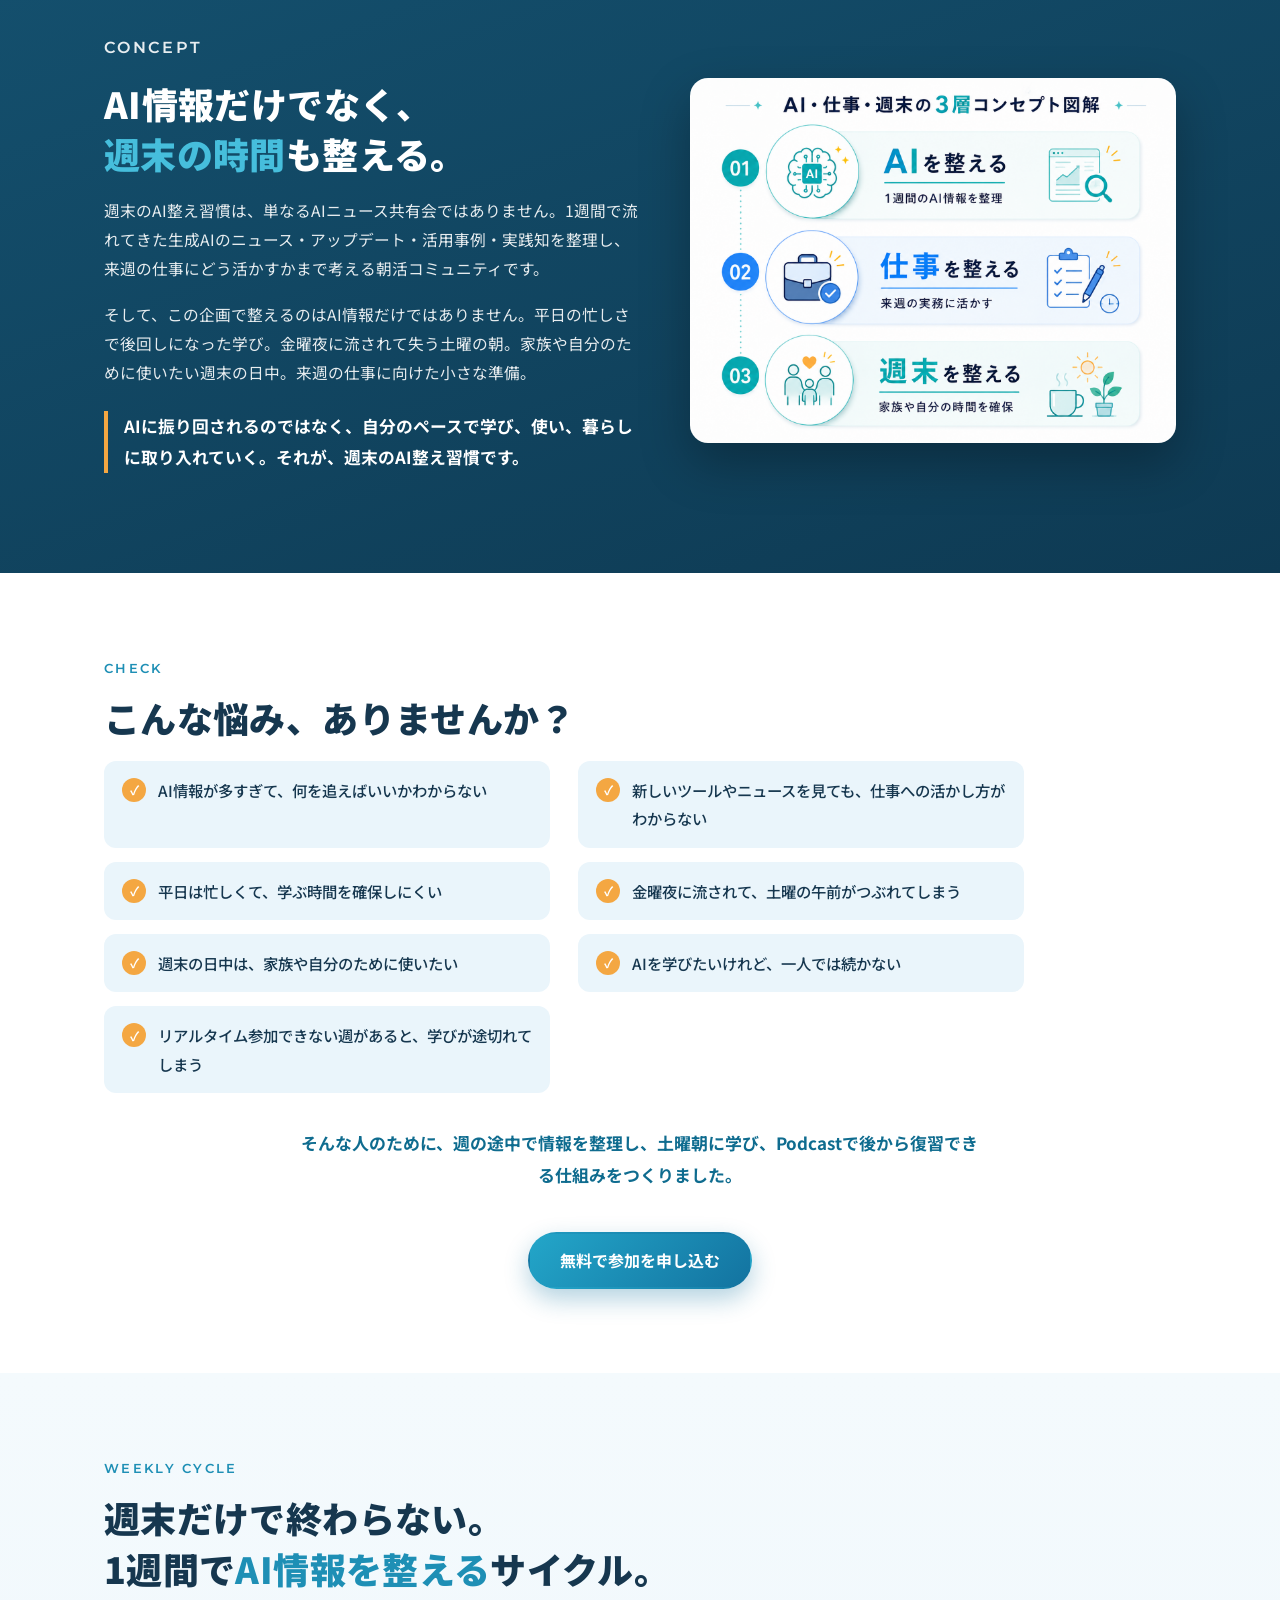
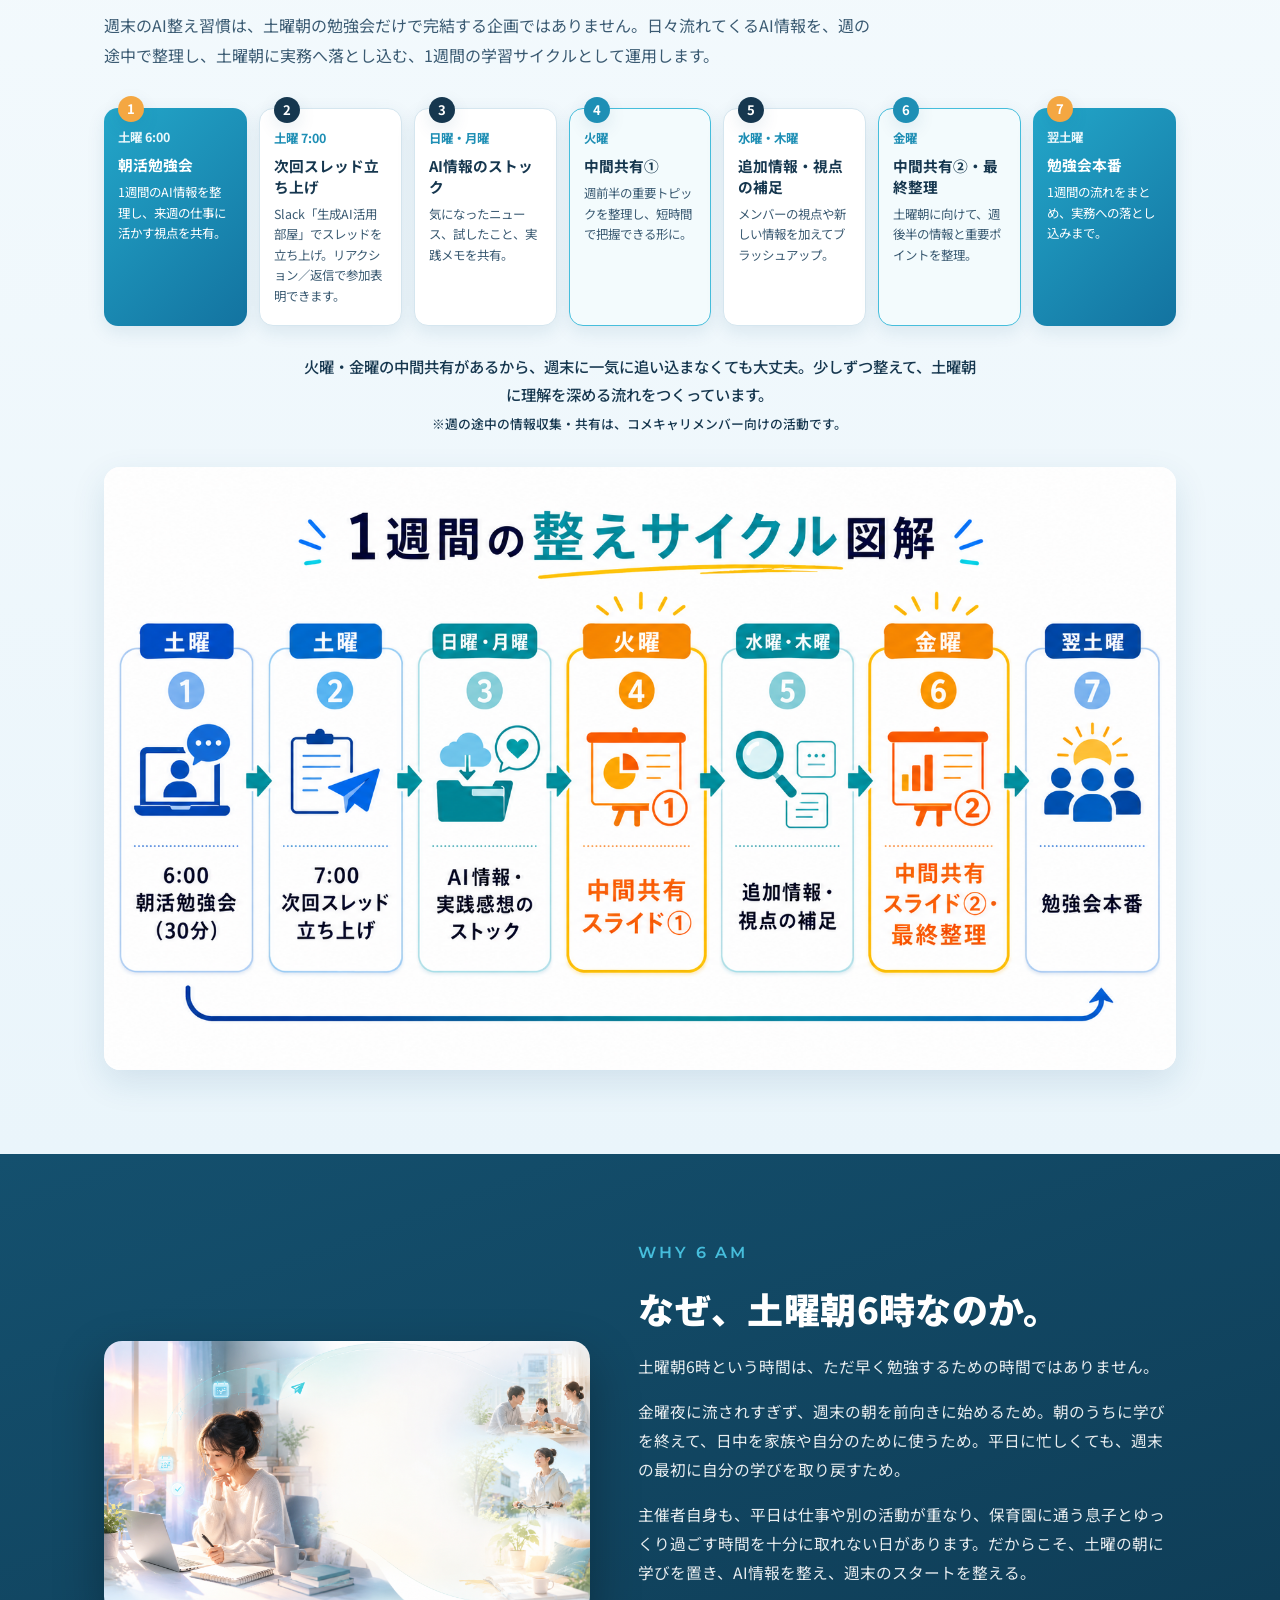
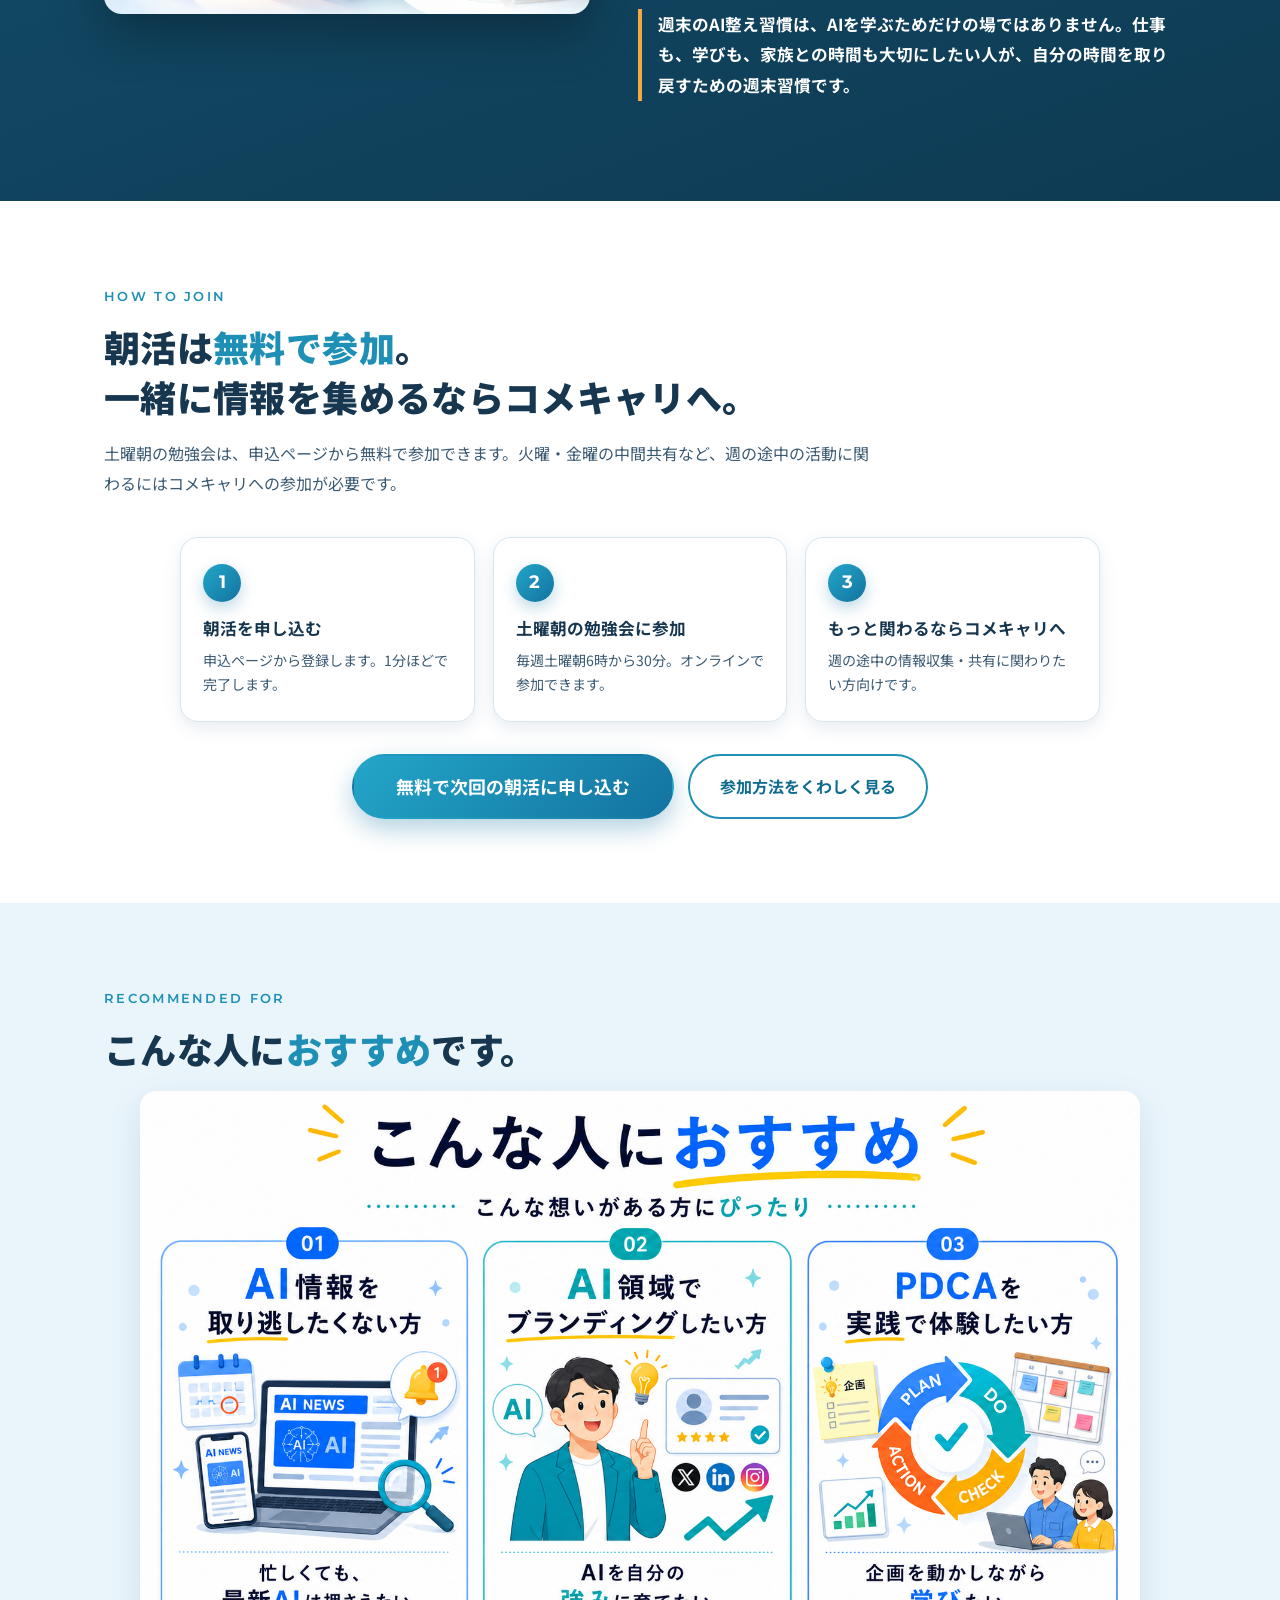
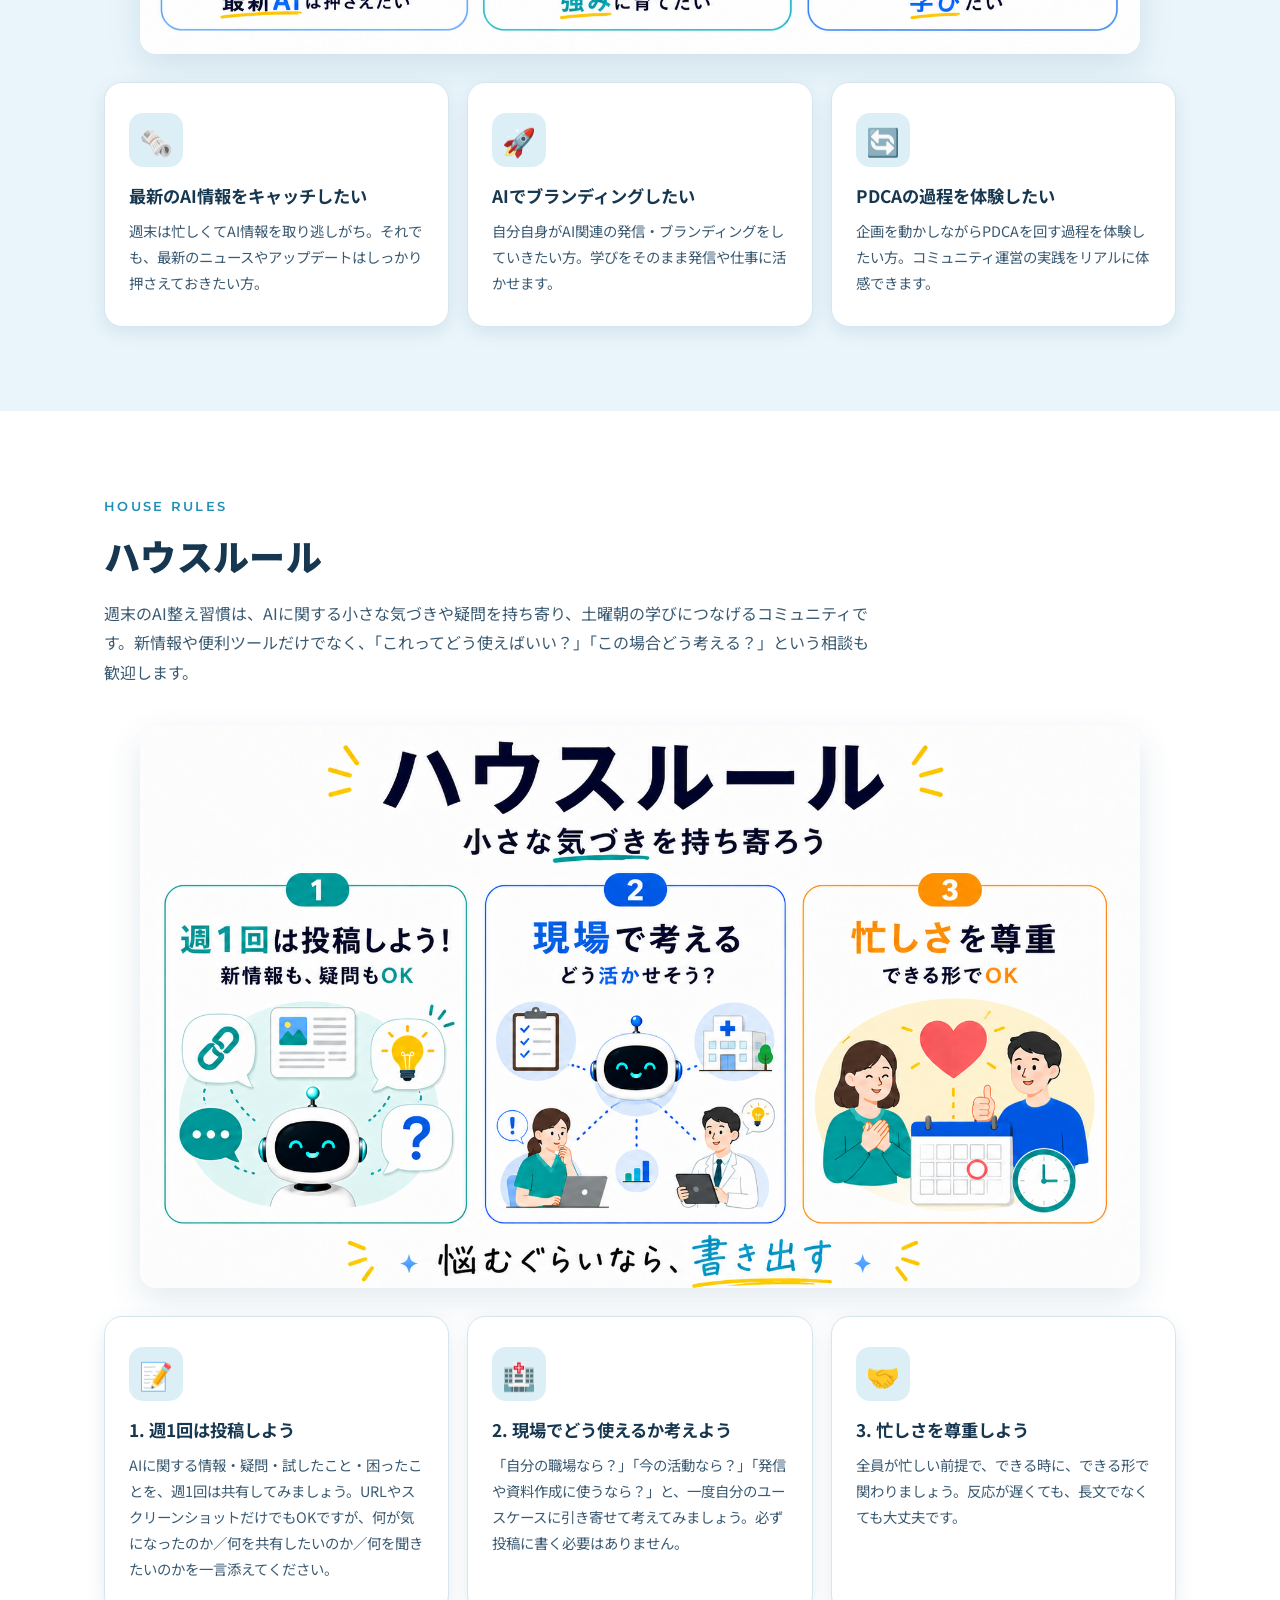
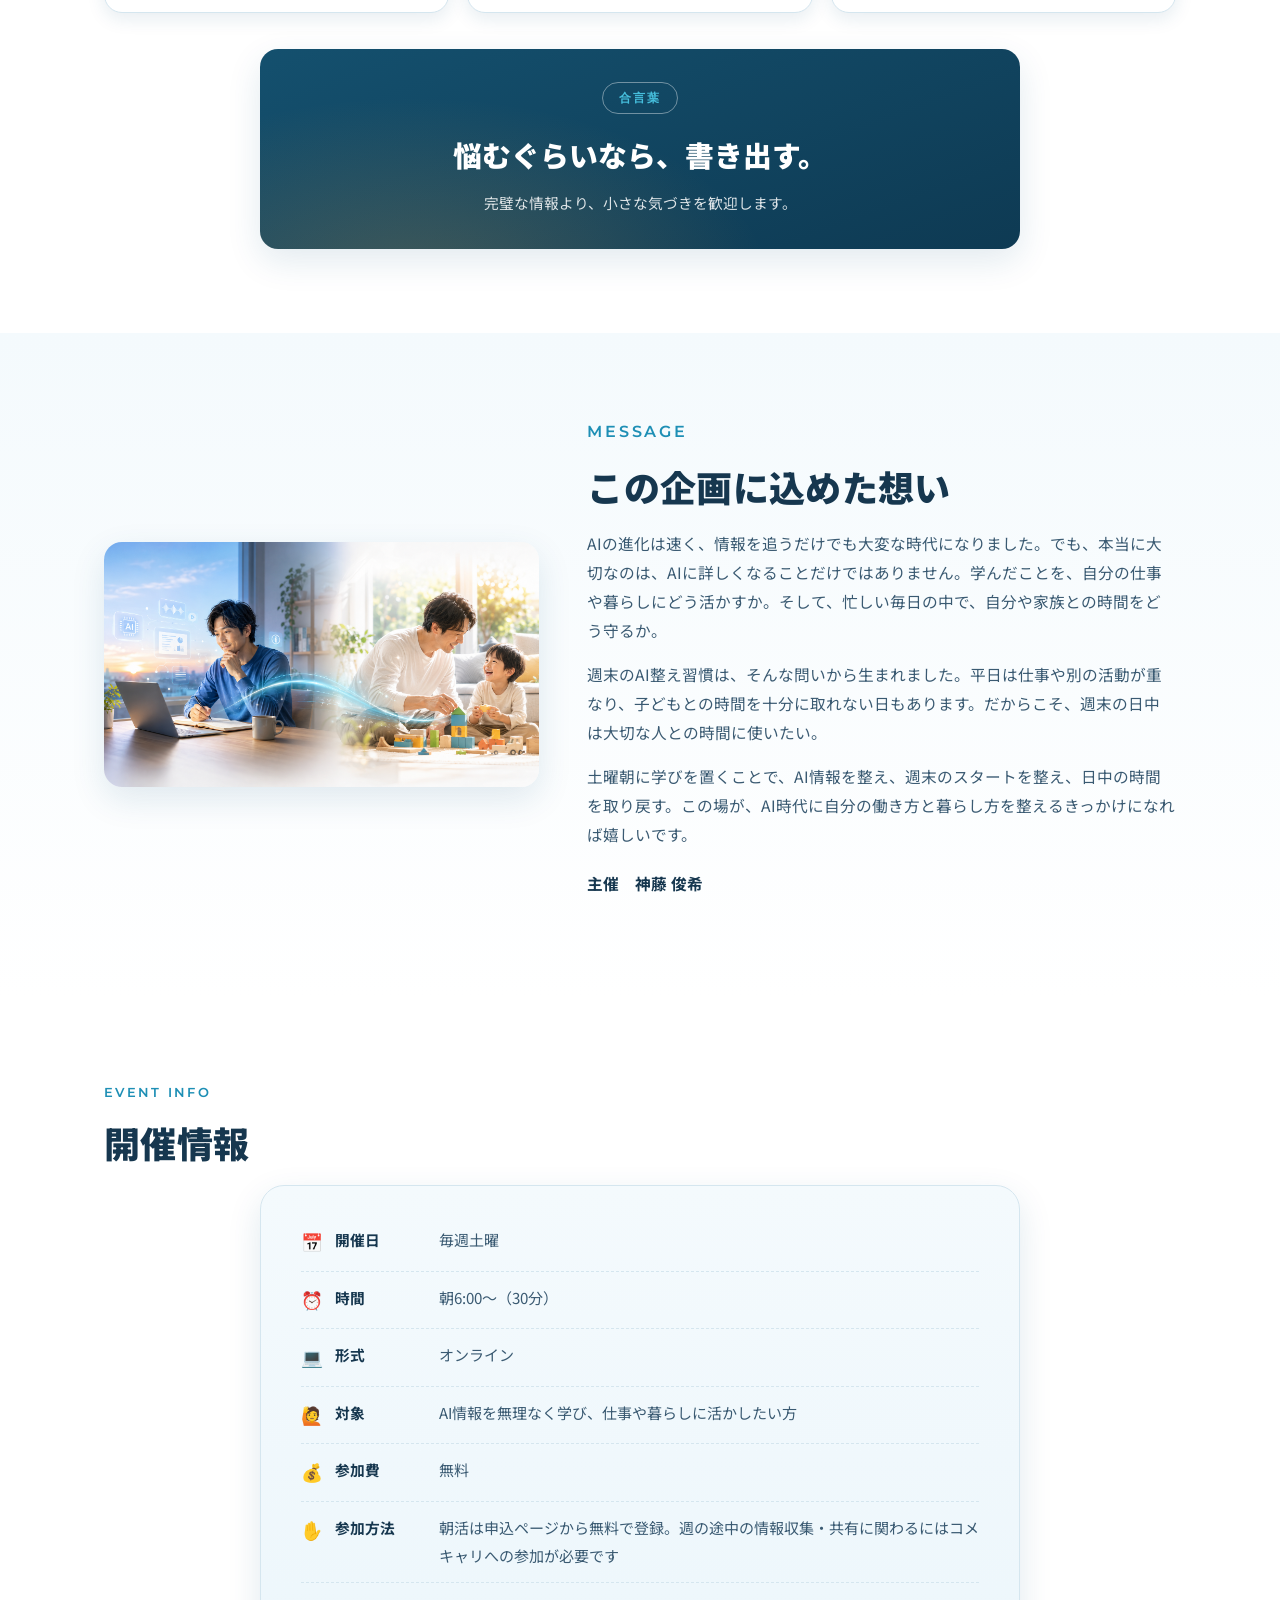
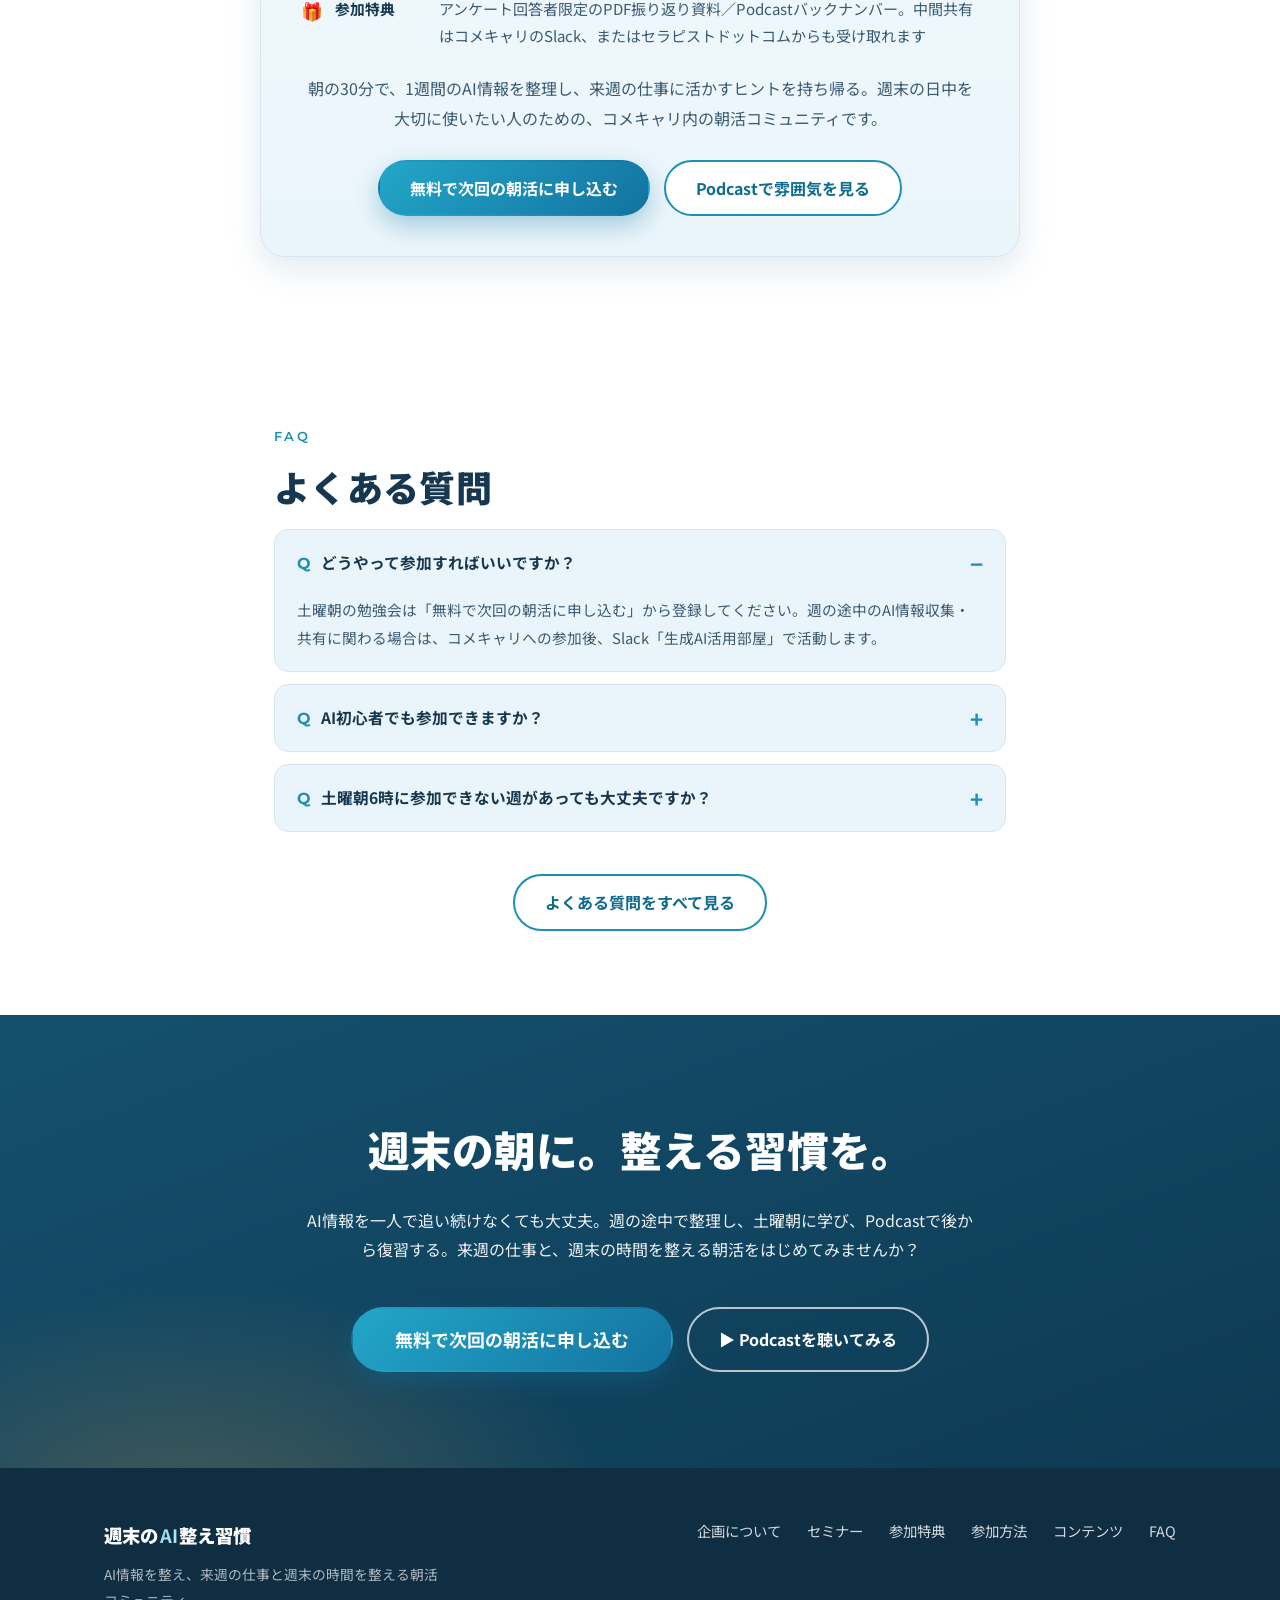
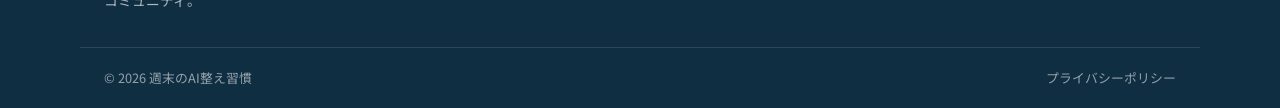
==== commit c46a224c: "Update index.html" ====
--- a/index.html
+++ b/index.html
@@ -434,6 +434,3 @@
 <script src="script.js"></script>
 </body>
 </html>
-<script src="script.js"></script>
-</body>
-</html>
--- a/styles.css
+++ b/styles.css
@@ -74,8 +74,8 @@
 }
 .brand-text.light{color:#fff}
 .brand-text.light strong{background:linear-gradient(120deg,#7FD6EA,#BDEBF6);-webkit-background-clip:text;background-clip:text;color:transparent}
-.site-nav{margin-left:auto;display:flex;gap:26px}
-.site-nav a{font-size:.94rem;font-weight:500;color:var(--ink);position:relative}
+.site-nav{margin-left:auto;display:flex;gap:24px}
+.site-nav a{font-size:.9rem;font-weight:500;color:var(--ink);position:relative;white-space:nowrap}
 .site-nav a:hover{color:var(--teal)}
 .site-nav a::after{content:"";position:absolute;left:0;bottom:-6px;width:0;height:2px;background:var(--teal);transition:width .2s}
 .site-nav a:hover::after{width:100%}
@@ -561,7 +561,161 @@
 .sem-modal-price{font-size:.8rem;color:var(--ink-soft);text-align:center}
 body.sem-lock{overflow:hidden}
 
+
+/* ===== 下層ページ共通 ===== */
+.page-hero{
+  padding:142px 0 54px;
+  background:linear-gradient(180deg,var(--sky) 0%,var(--white) 100%);
+  border-bottom:1px solid var(--line);
+}
+.page-hero-title{font-size:clamp(1.8rem,3.4vw,2.5rem);font-weight:900;color:var(--ink);line-height:1.32;margin-bottom:16px}
+.page-hero-title .accent{color:var(--teal)}
+.page-hero-lead{max-width:48em;color:var(--ink-soft)}
+.page-hero-actions{display:flex;flex-wrap:wrap;gap:12px;margin-top:24px}
+.alt-bg{background:var(--sky-2);border-top:1px solid var(--line);border-bottom:1px solid var(--line)}
+.note-line{font-size:.82rem;color:var(--ink-soft);margin-top:24px}
+
+/* 2カラム（テキスト＋ビジュアル） */
+.split-grid{display:grid;grid-template-columns:1.05fr .95fr;gap:48px;align-items:center}
+.split-copy p{margin-bottom:14px;color:var(--ink-soft)}
+.split-visual img{border-radius:var(--radius);box-shadow:var(--shadow);background:#fff}
+.split-visual figcaption{font-size:.76rem;color:var(--ink-soft);text-align:center;margin-top:10px}
+.icon-list{list-style:none;margin-top:22px;display:flex;flex-direction:column;gap:12px}
+.icon-list li{display:flex;gap:12px;align-items:flex-start;font-size:.88rem;color:var(--ink-soft);line-height:1.7}
+.icon-list strong{display:block;color:var(--ink);font-size:.94rem;margin-bottom:1px}
+.il-ico{
+  flex-shrink:0;display:inline-flex;align-items:center;justify-content:center;
+  width:34px;height:34px;border-radius:10px;background:#fff;border:1px solid var(--line);font-size:1rem;
+}
+
+/* 特典カードの条件表記 */
+.benefit-cond{
+  margin-top:12px;padding-top:10px;border-top:1px dashed var(--line);
+  font-size:.76rem !important;font-weight:700;color:var(--teal-deep) !important;
+}
+
+/* 比較表 */
+.table-wrap{overflow-x:auto;margin-top:28px;border:1px solid var(--line);border-radius:var(--radius);background:#fff}
+.info-table{width:100%;border-collapse:collapse;min-width:560px}
+.info-table th,.info-table td{padding:14px 18px;text-align:left;font-size:.88rem;border-bottom:1px solid var(--line)}
+.info-table thead th{background:var(--sky);color:var(--ink);font-weight:700;font-size:.84rem;white-space:nowrap}
+.info-table tbody td{color:var(--ink-soft)}
+.info-table tbody td:first-child{color:var(--ink);font-weight:500}
+.info-table tbody tr:last-child td{border-bottom:0}
+.info-table td.ok{color:var(--teal-deep);font-weight:700;text-align:center;white-space:nowrap}
+.info-table td.no{color:#B9CBD6;font-weight:700;text-align:center}
+.info-table td small{display:block;font-size:.7rem;font-weight:500;color:var(--ink-soft);margin-top:2px}
+
+/* 次の導線 */
+.next-links{padding-top:0}
+.next-grid{display:grid;grid-template-columns:repeat(3,1fr);gap:16px}
+.next-card{
+  display:flex;flex-direction:column;gap:6px;padding:22px 24px;
+  background:#fff;border:1px solid var(--line);border-radius:14px;
+  transition:transform .18s ease,box-shadow .18s ease,border-color .18s ease;
+}
+.next-card:hover{transform:translateY(-4px);box-shadow:var(--shadow);border-color:var(--teal)}
+.next-label{font-size:.74rem;font-weight:700;color:var(--teal-deep);letter-spacing:.04em}
+.next-title{font-size:.92rem;font-weight:700;color:var(--ink);line-height:1.6}
+
+/* ===== タブ切替（共通：contents.html / faq.html） ===== */
+.tab-group{display:flex;flex-wrap:wrap;gap:10px;margin-bottom:8px}
+.tab-btn{
+  font-size:.9rem;font-weight:700;color:var(--ink-soft);
+  background:#fff;border:1.5px solid var(--line);border-radius:999px;
+  padding:11px 22px;cursor:pointer;transition:.15s;
+}
+.tab-btn:hover{border-color:var(--teal);color:var(--teal-deep)}
+.tab-btn.active{background:var(--cta-grad);border-color:transparent;color:#fff;box-shadow:0 8px 18px rgba(19,115,160,.28)}
+.tab-panel{padding-top:36px}
+.content-tabs{padding-bottom:36px}
+
+/* ===== FAQページ ===== */
+.faq-tabs{padding-top:44px;padding-bottom:0}
+.faq-section{padding:36px 0 56px}
+.faq-section .section-title{margin-bottom:22px}
+.faq-item p a{color:var(--teal-deep);font-weight:700;text-decoration:underline}
+
+
+/* ===== コンテンツページ ===== */
+.content-toolbar{display:flex;justify-content:space-between;align-items:flex-end;gap:20px;flex-wrap:wrap}
+.content-count{font-size:.86rem;font-weight:500;color:var(--ink-soft);margin-left:12px}
+.content-filter{display:flex;flex-wrap:wrap;gap:8px;margin:24px 0 4px}
+.filter-btn{
+  font-size:.82rem;font-weight:700;color:var(--ink-soft);
+  background:#fff;border:1px solid var(--line);border-radius:999px;padding:8px 16px;cursor:pointer;transition:.15s;
+}
+.filter-btn:hover{background:var(--sky)}
+.filter-btn.active{background:var(--cta-grad);color:#fff;border-color:transparent}
+.content-grid{display:grid;grid-template-columns:repeat(auto-fill,minmax(300px,1fr));gap:18px;margin-top:26px}
+.content-card{
+  display:flex;flex-direction:column;gap:8px;padding:22px 24px;
+  background:#fff;border:1px solid var(--line);border-radius:var(--radius);
+  transition:transform .18s ease,box-shadow .18s ease;
+}
+.content-card:hover{transform:translateY(-4px);box-shadow:var(--shadow)}
+.content-head{display:flex;flex-wrap:wrap;gap:8px}
+.content-cat{font-size:.72rem;font-weight:700;color:var(--teal-deep);background:var(--mist);padding:4px 12px;border-radius:999px}
+.content-type{font-size:.72rem;font-weight:700;color:var(--ink-soft);background:var(--sky);padding:4px 12px;border-radius:999px}
+.content-title{font-size:1.02rem;font-weight:700;color:var(--ink);line-height:1.5}
+.content-desc{font-size:.86rem;color:var(--ink-soft);line-height:1.75}
+.content-meta{display:flex;flex-wrap:wrap;gap:14px;font-size:.76rem;color:var(--ink-soft);font-family:"Montserrat",sans-serif}
+.content-link{
+  margin-top:auto;padding-top:14px;font-size:.86rem;font-weight:700;color:var(--teal-deep);
+}
+.content-link:hover{text-decoration:underline}
+.content-empty{
+  text-align:center;padding:56px 24px;margin-top:26px;
+  background:var(--sky-2);border:1px dashed var(--line);border-radius:var(--radius);
+}
+.content-empty-title{font-size:1.06rem;font-weight:700;color:var(--ink);margin-bottom:8px}
+.content-empty-body{font-size:.88rem;color:var(--ink-soft);line-height:1.9}
+
+/* ---- 学習コンテンツ：動画カード（サムネイル付き） ---- */
+.content-card-video{padding:0;overflow:hidden}
+.content-card-thumb{
+  position:relative;display:block;width:100%;aspect-ratio:16/9;
+  background:var(--sky);overflow:hidden;border:0;padding:0;cursor:pointer;
+}
+.content-card-thumb img{width:100%;height:100%;object-fit:cover;display:block}
+.content-play-badge{
+  position:absolute;bottom:10px;right:10px;font-size:.72rem;font-weight:700;
+  padding:5px 12px;border-radius:999px;color:#fff;background:rgba(16,42,60,.72);
+}
+.content-card-body{padding:18px 20px 20px;display:flex;flex-direction:column;gap:8px}
+.content-card-body .content-meta{margin-top:2px}
+
+/* ---- 学習コンテンツ：動画ポップアップ ---- */
+.cv-modal{
+  position:fixed;inset:0;z-index:200;display:flex;align-items:center;justify-content:center;
+  padding:24px;opacity:0;pointer-events:none;transition:opacity .2s ease;
+}
+.cv-modal.open{opacity:1;pointer-events:auto}
+.cv-modal-backdrop{position:absolute;inset:0;background:rgba(16,42,60,.62);backdrop-filter:blur(2px)}
+.cv-modal-box{
+  position:relative;background:#fff;border-radius:20px;max-width:720px;width:100%;
+  max-height:88vh;overflow-y:auto;box-shadow:0 30px 70px rgba(10,40,60,.35);
+  transform:translateY(14px) scale(.98);transition:transform .22s ease;
+}
+.cv-modal.open .cv-modal-box{transform:translateY(0) scale(1)}
+.cv-modal-close{
+  position:absolute;top:14px;right:14px;z-index:2;width:36px;height:36px;border-radius:50%;
+  border:none;background:rgba(255,255,255,.92);color:var(--ink);font-size:1.3rem;line-height:1;
+  cursor:pointer;box-shadow:var(--shadow-sm);
+}
+.cv-modal-close:hover{background:#fff}
+.cv-modal-inner{display:flex;flex-direction:column}
+.cv-video-wrap{position:relative;width:100%;aspect-ratio:16/9;background:#000}
+.cv-video-wrap iframe{position:absolute;inset:0;width:100%;height:100%;border:0}
+.cv-modal-content{padding:26px 30px 30px;display:flex;flex-direction:column;gap:10px}
+.cv-modal-meta{font-size:.78rem;font-weight:700;color:var(--teal-deep)}
+.cv-modal-title{font-size:1.2rem;font-weight:900;color:var(--ink);line-height:1.5}
+.cv-modal-desc{font-size:.9rem;color:var(--ink-soft);line-height:1.8}
+.cv-modal-source{font-size:.8rem;color:var(--ink-soft)}
+body.cv-lock{overflow:hidden}
+
 /* ===== Responsive ===== */
+
 @media (max-width:1000px){
   .benefit-grid{grid-template-columns:repeat(3,1fr)}
   .join-steps-4{grid-template-columns:repeat(2,1fr)}
@@ -634,3 +788,19 @@
   }
   .flow-arrow{transform:rotate(90deg)}
 }
+
+/* ===== Responsive: 下層ページ ===== */
+@media (max-width:1000px){
+  .split-grid{grid-template-columns:1fr;gap:34px}
+  .next-grid{grid-template-columns:1fr}
+}
+@media (max-width:860px){
+  .page-hero{padding:112px 0 44px}
+  .faq-section{padding:44px 0}
+}
+@media (max-width:680px){
+  .content-grid{grid-template-columns:1fr}
+  .page-hero-actions .btn{width:100%}
+  .tab-group{gap:8px}
+  .tab-btn{flex:1 1 auto;font-size:.84rem;padding:10px 14px;text-align:center}
+}
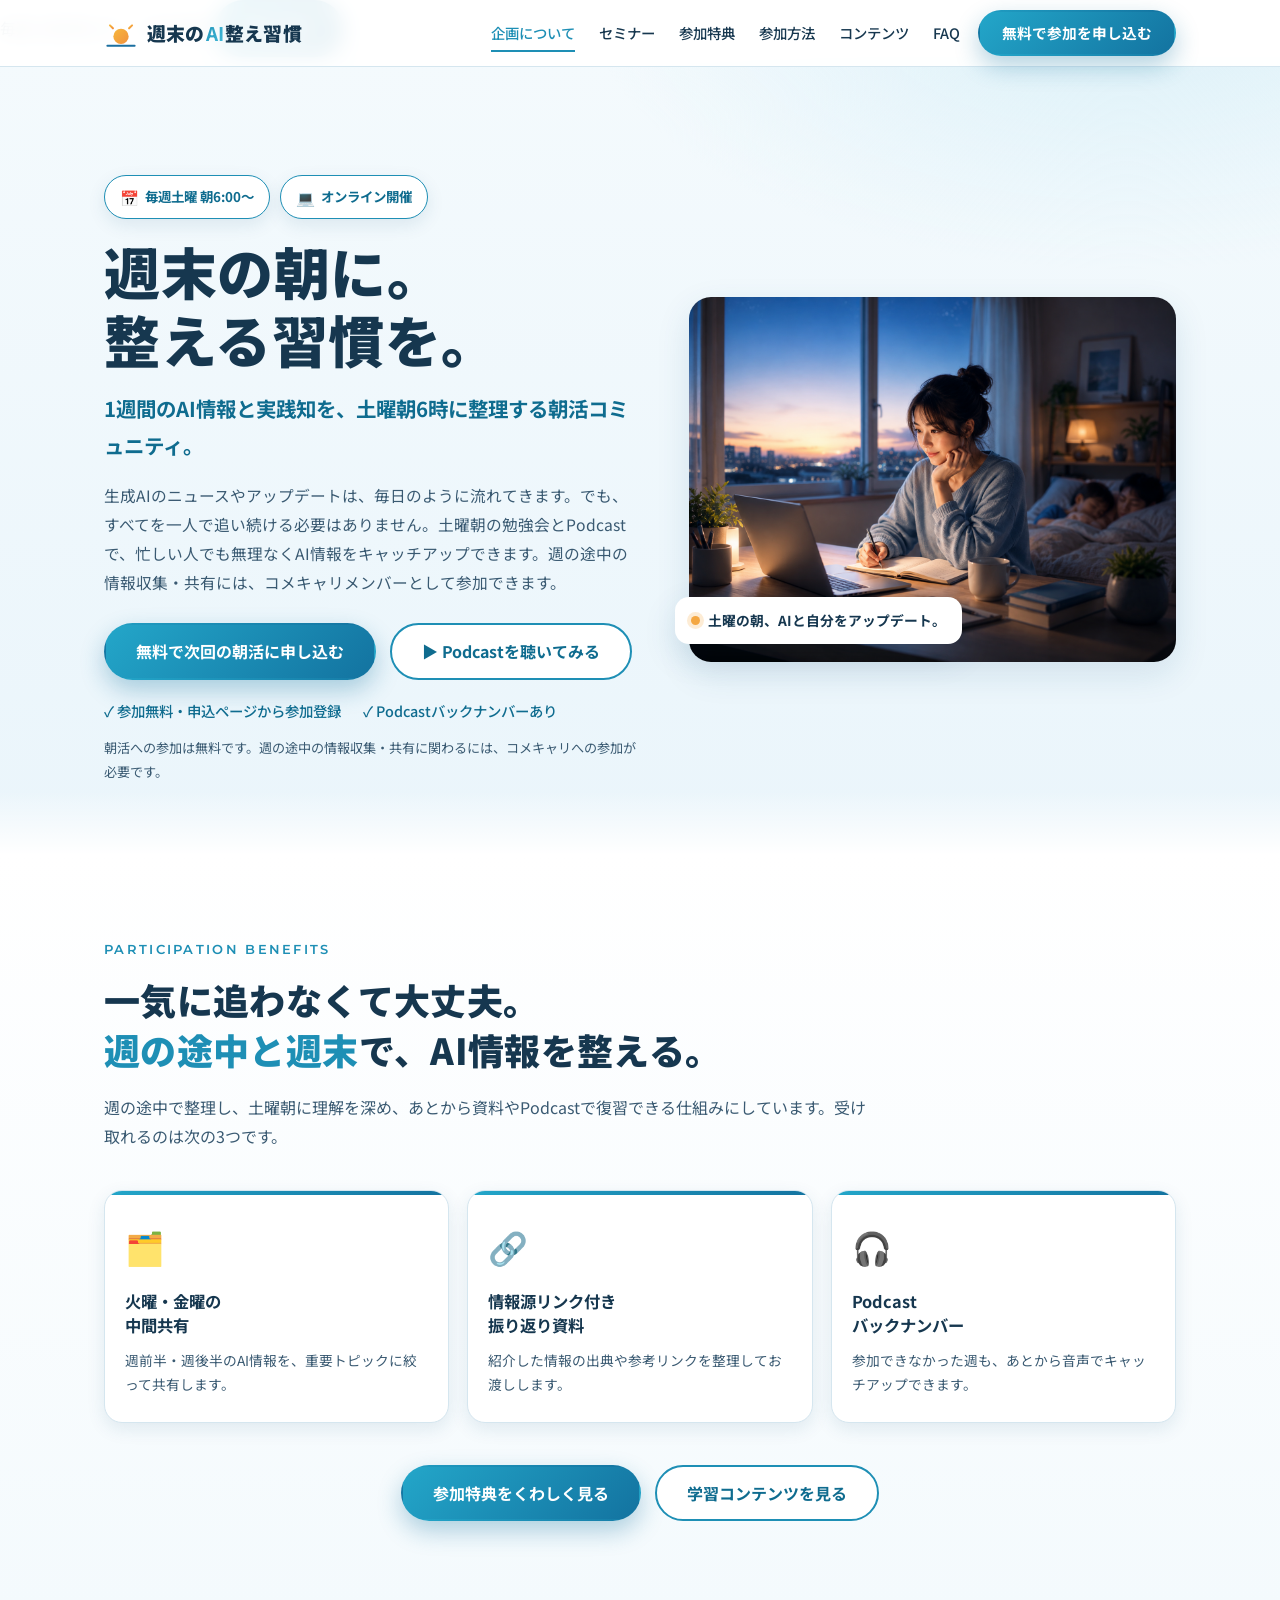
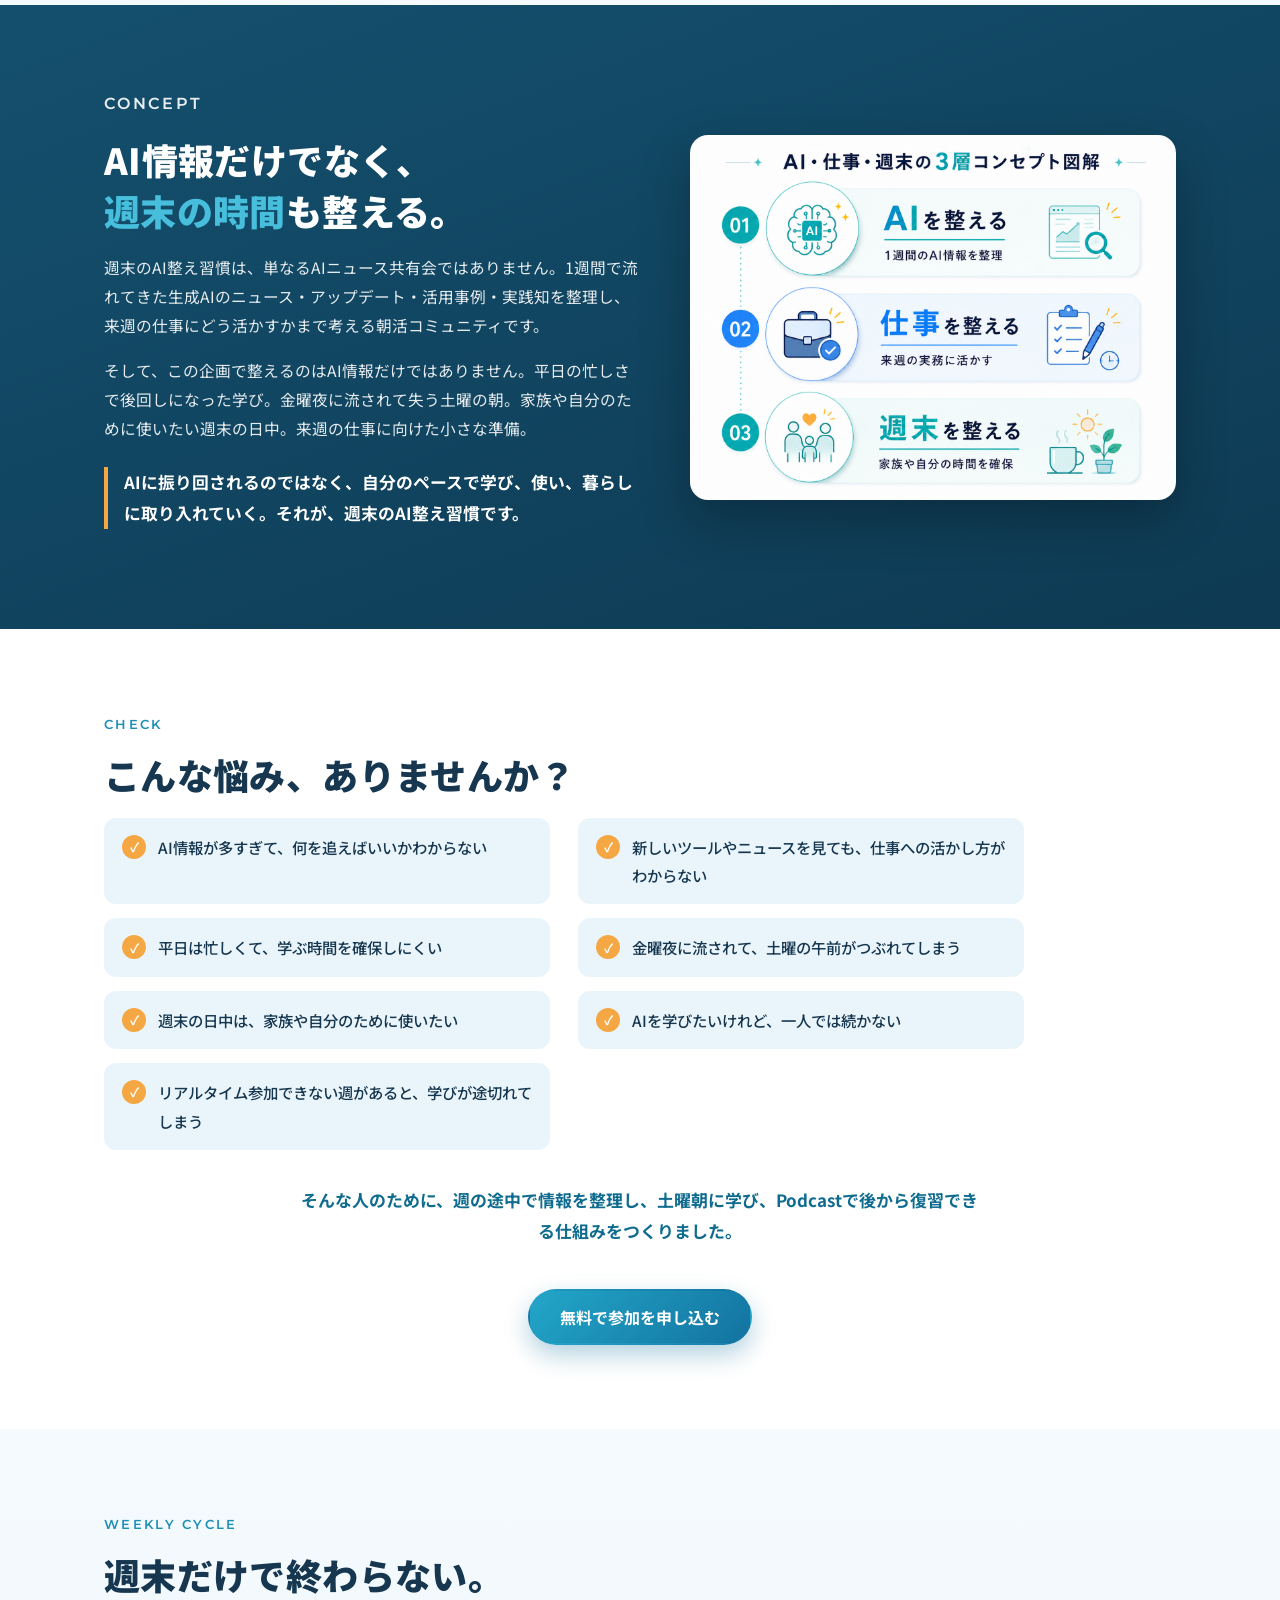
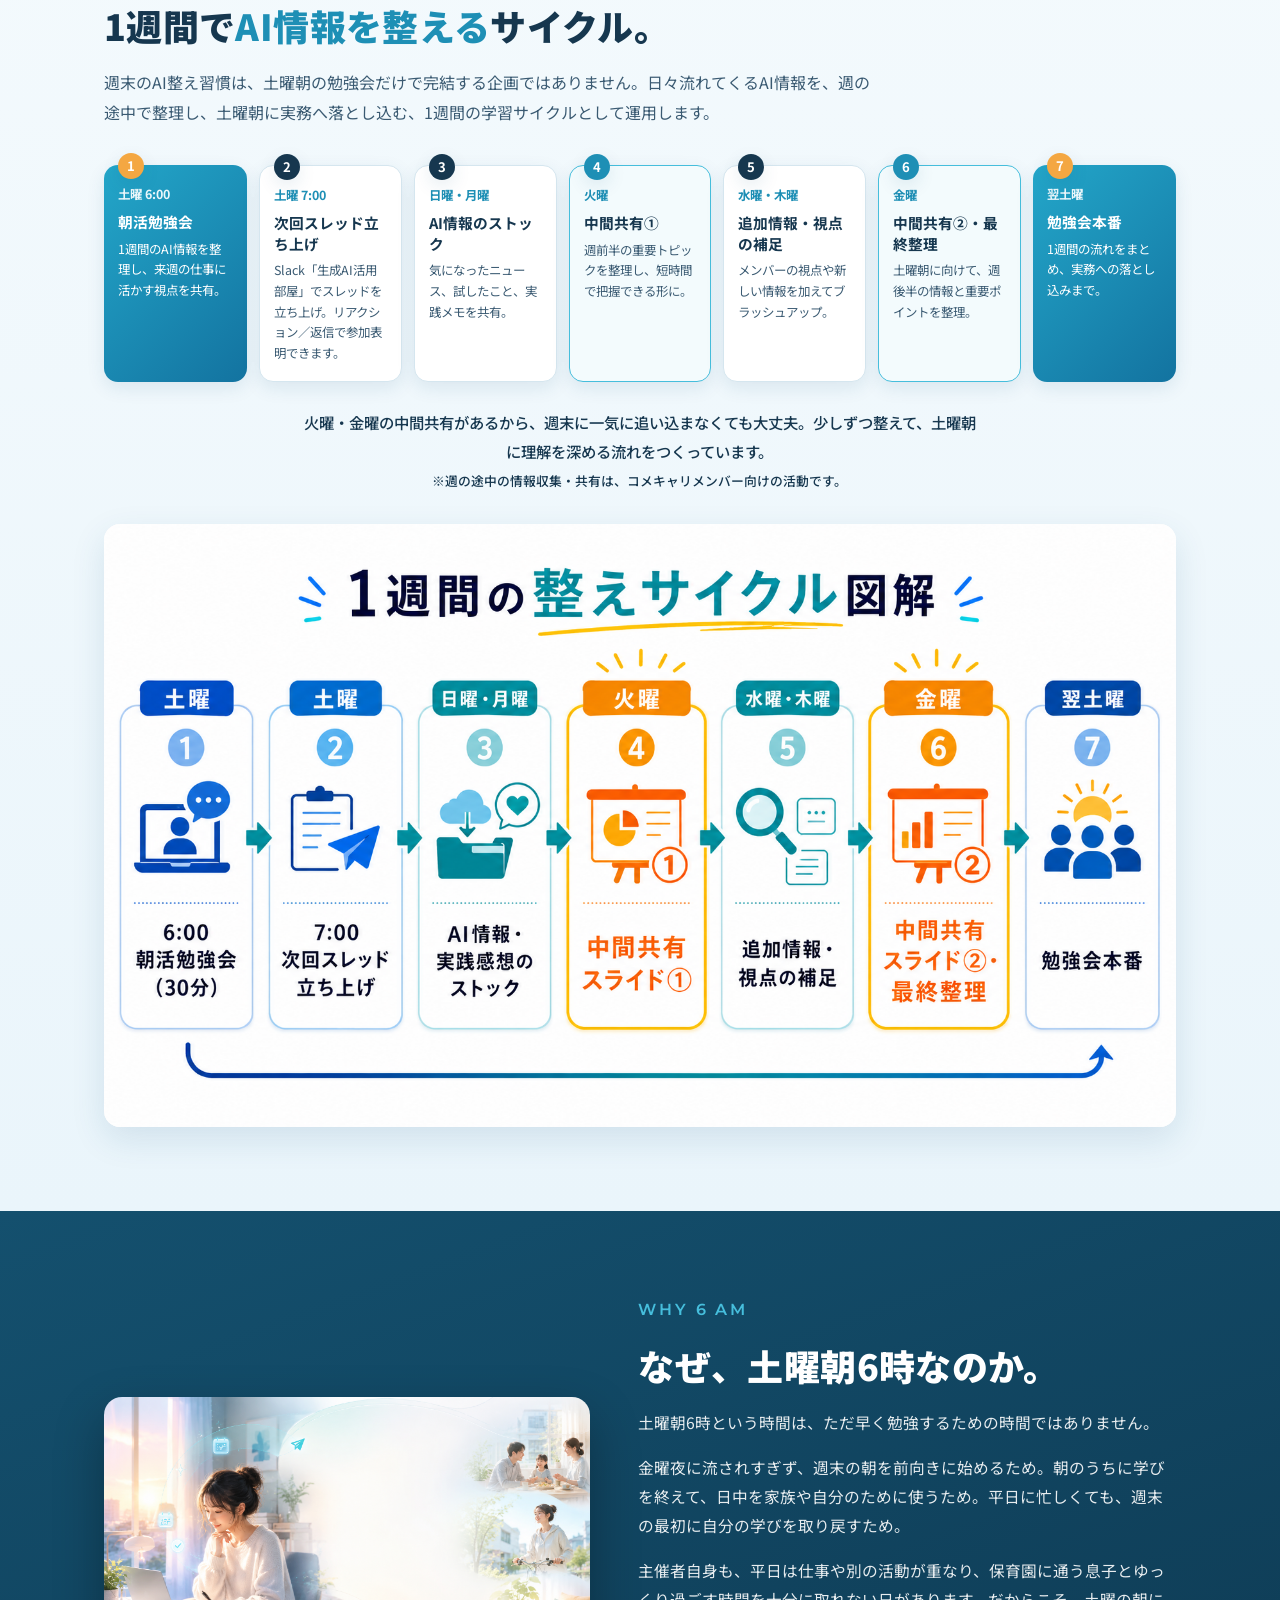
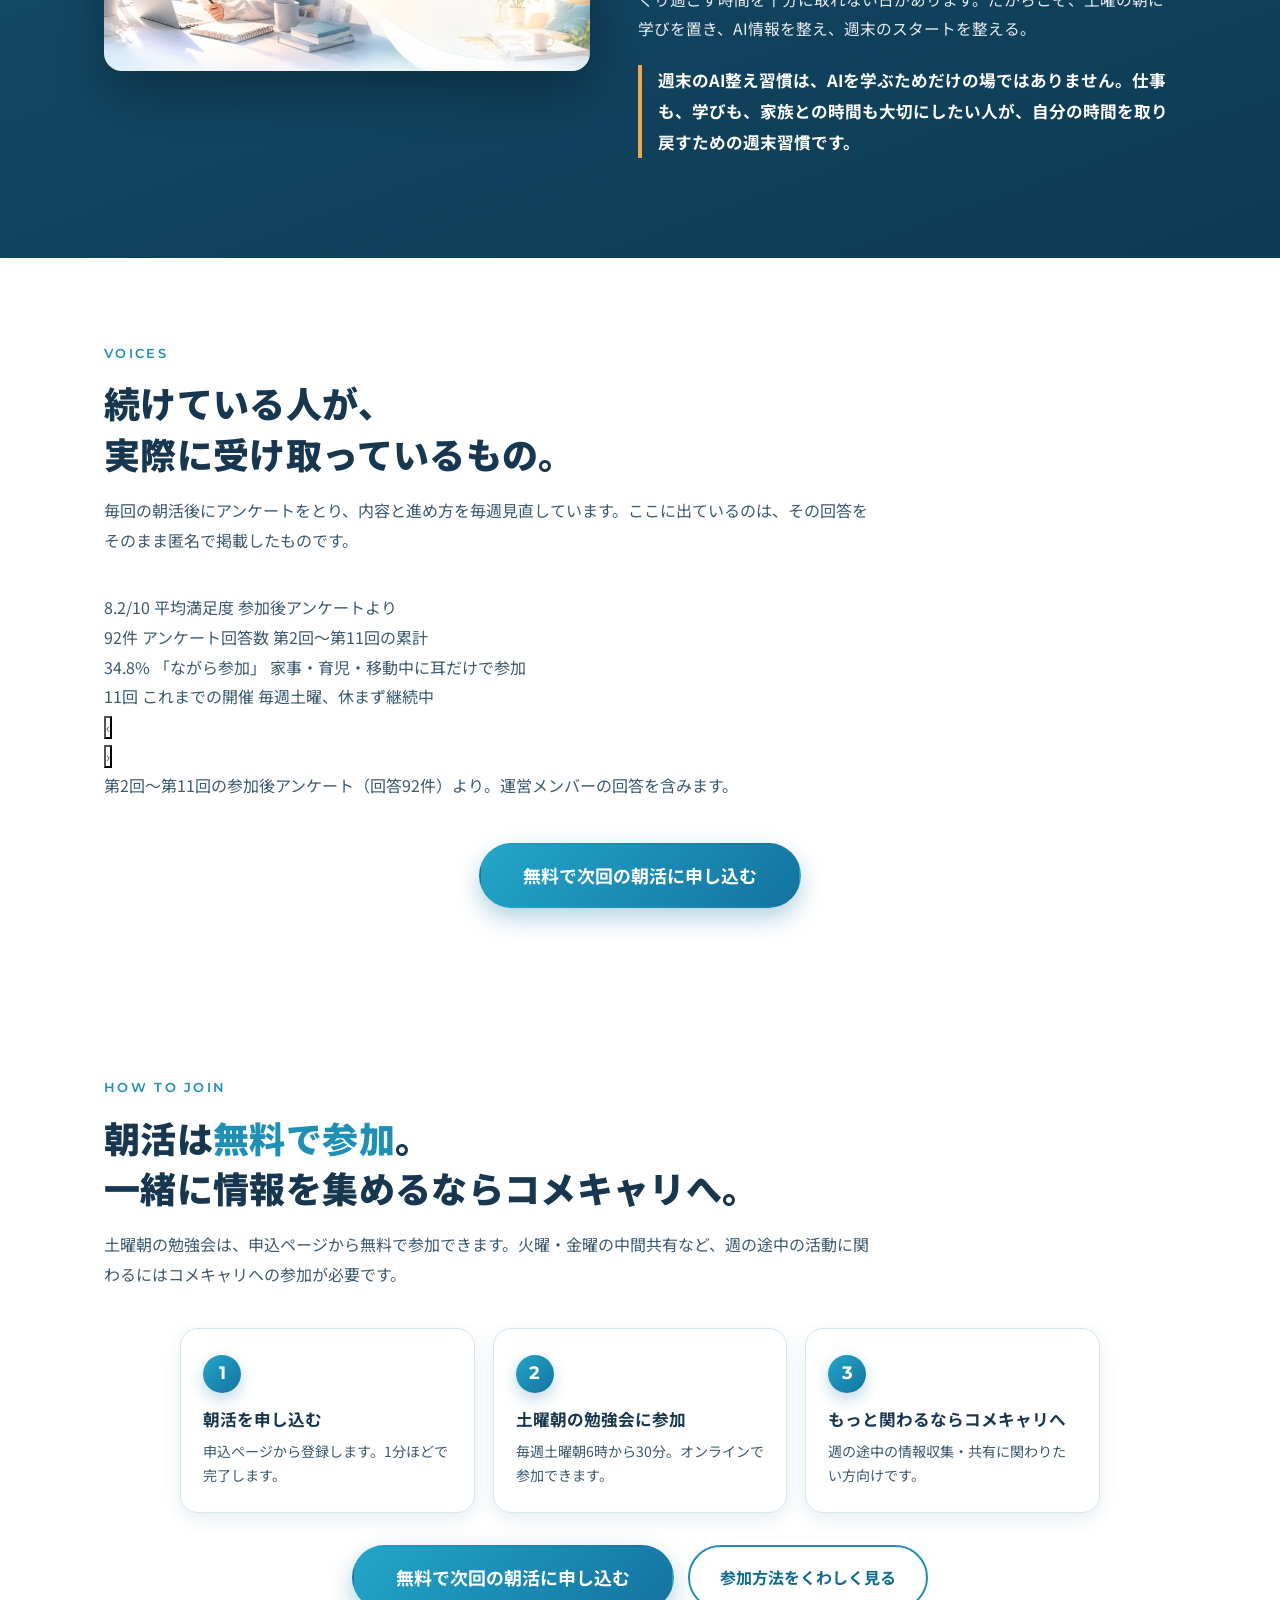
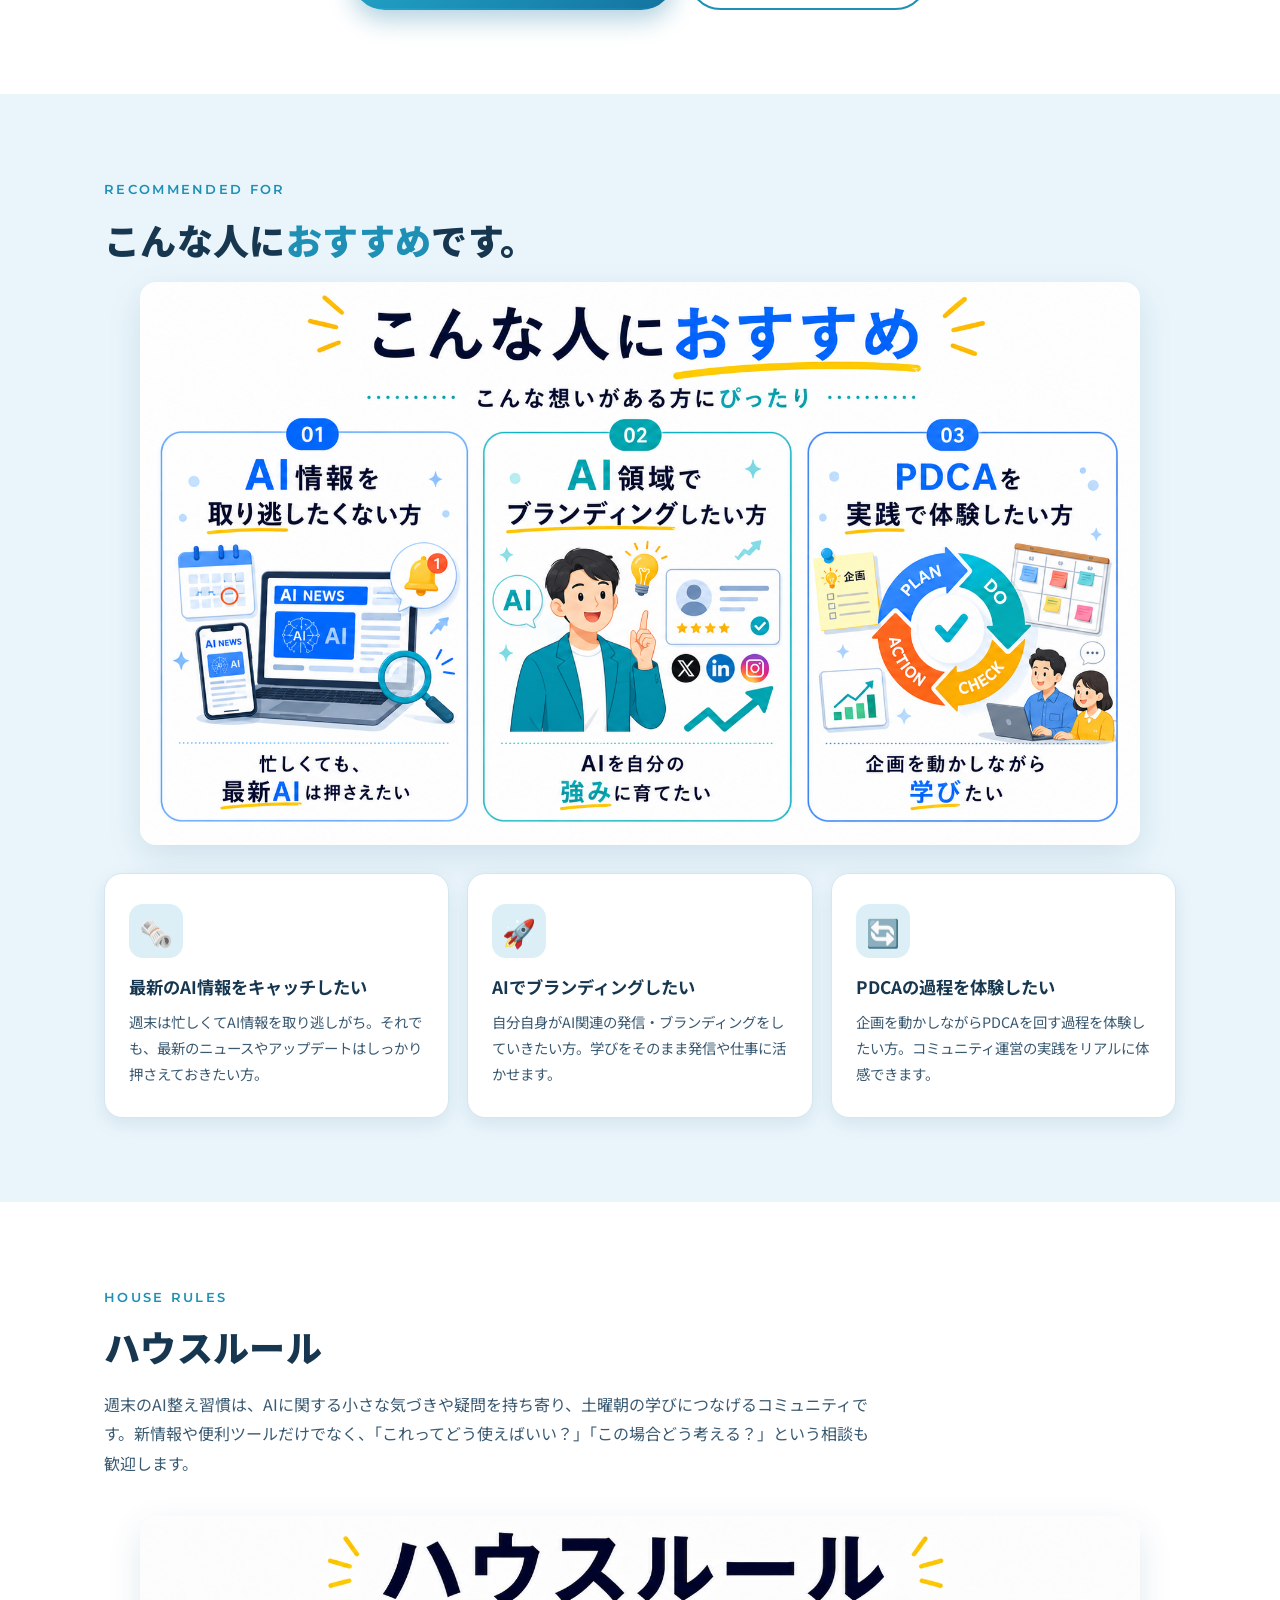
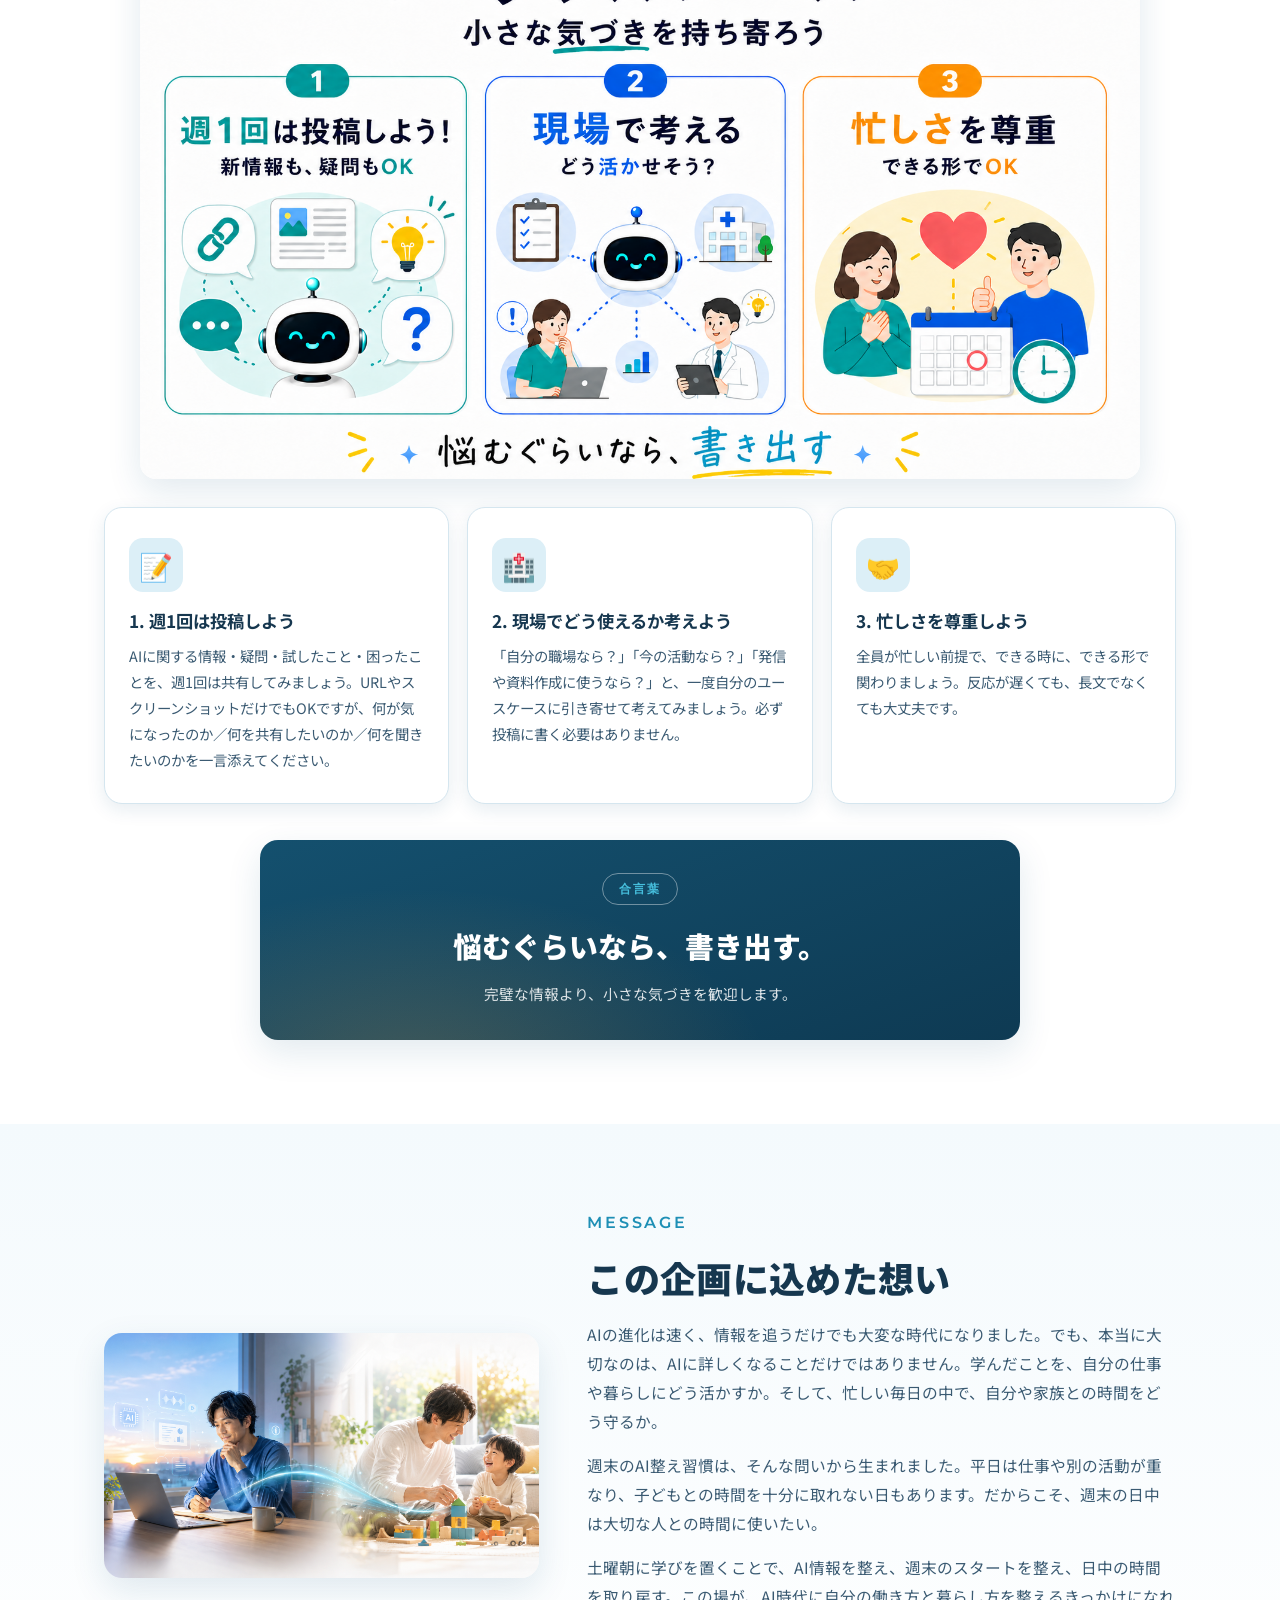
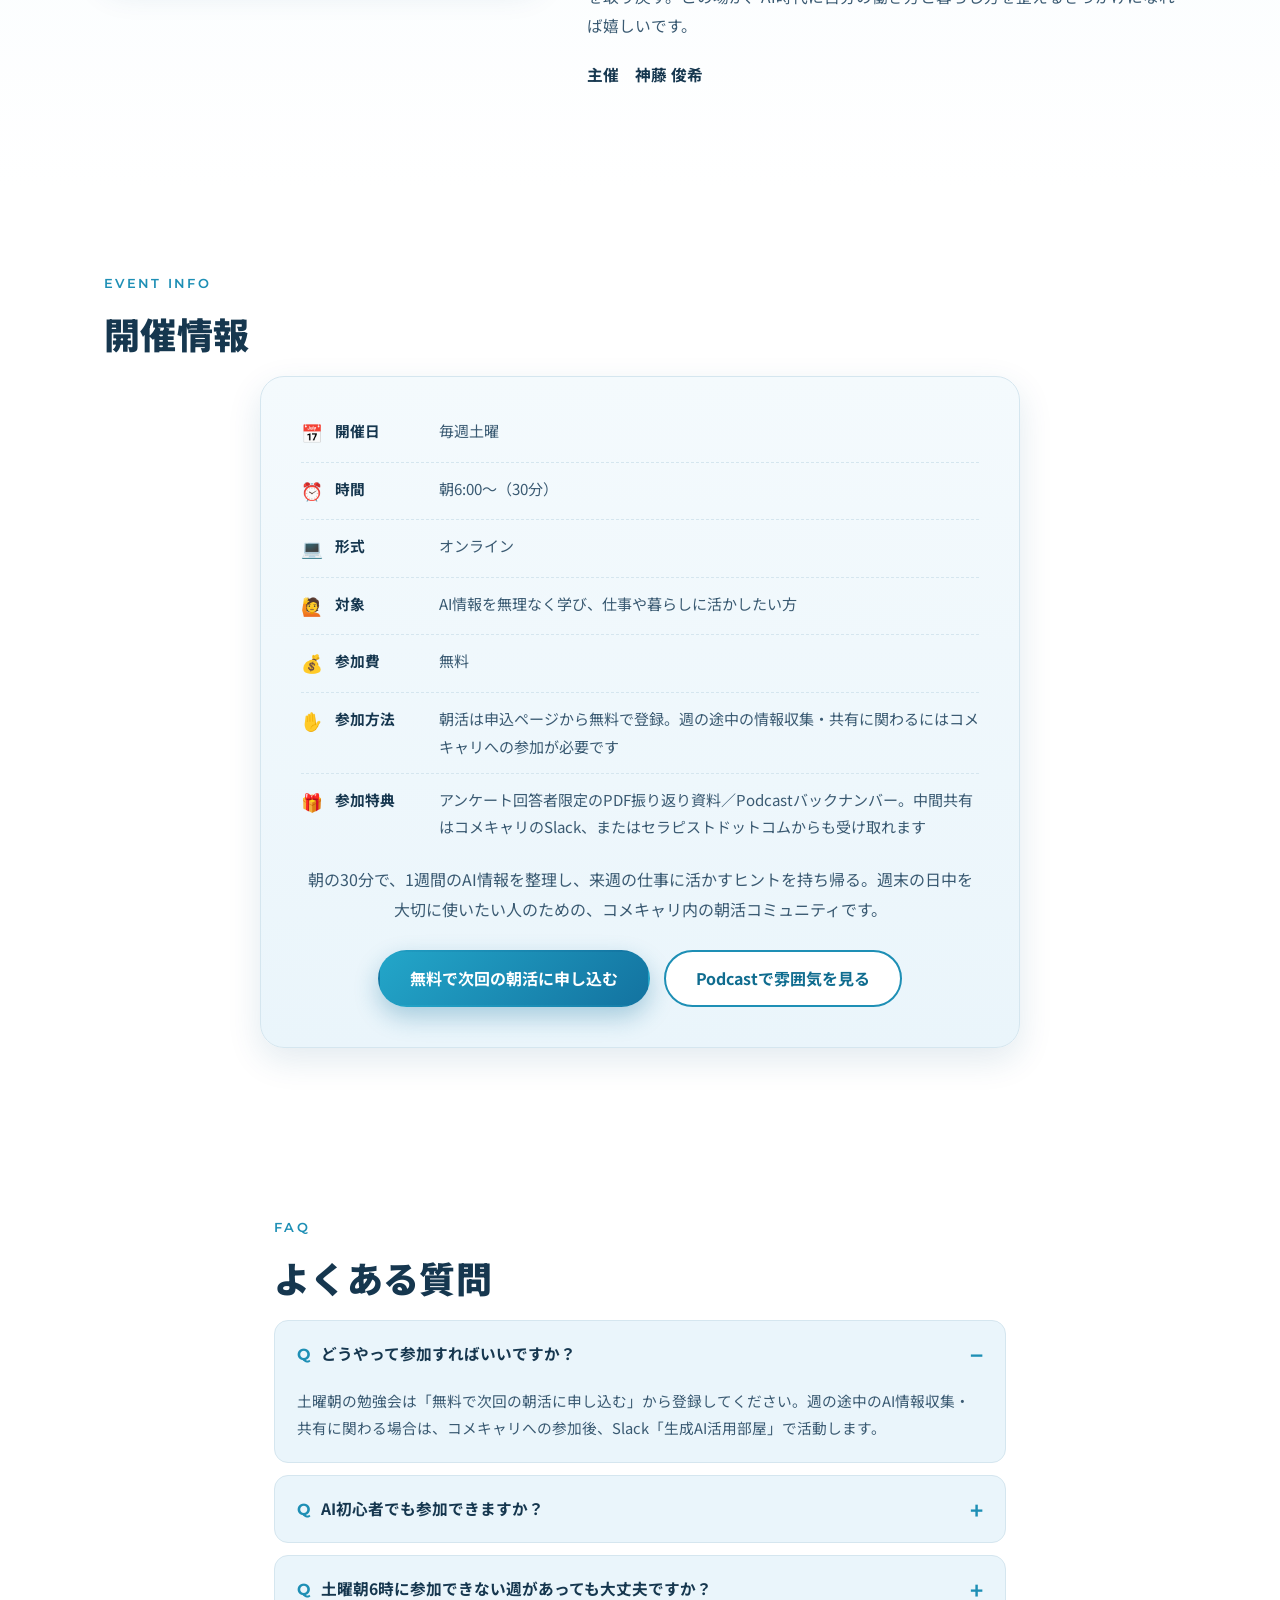
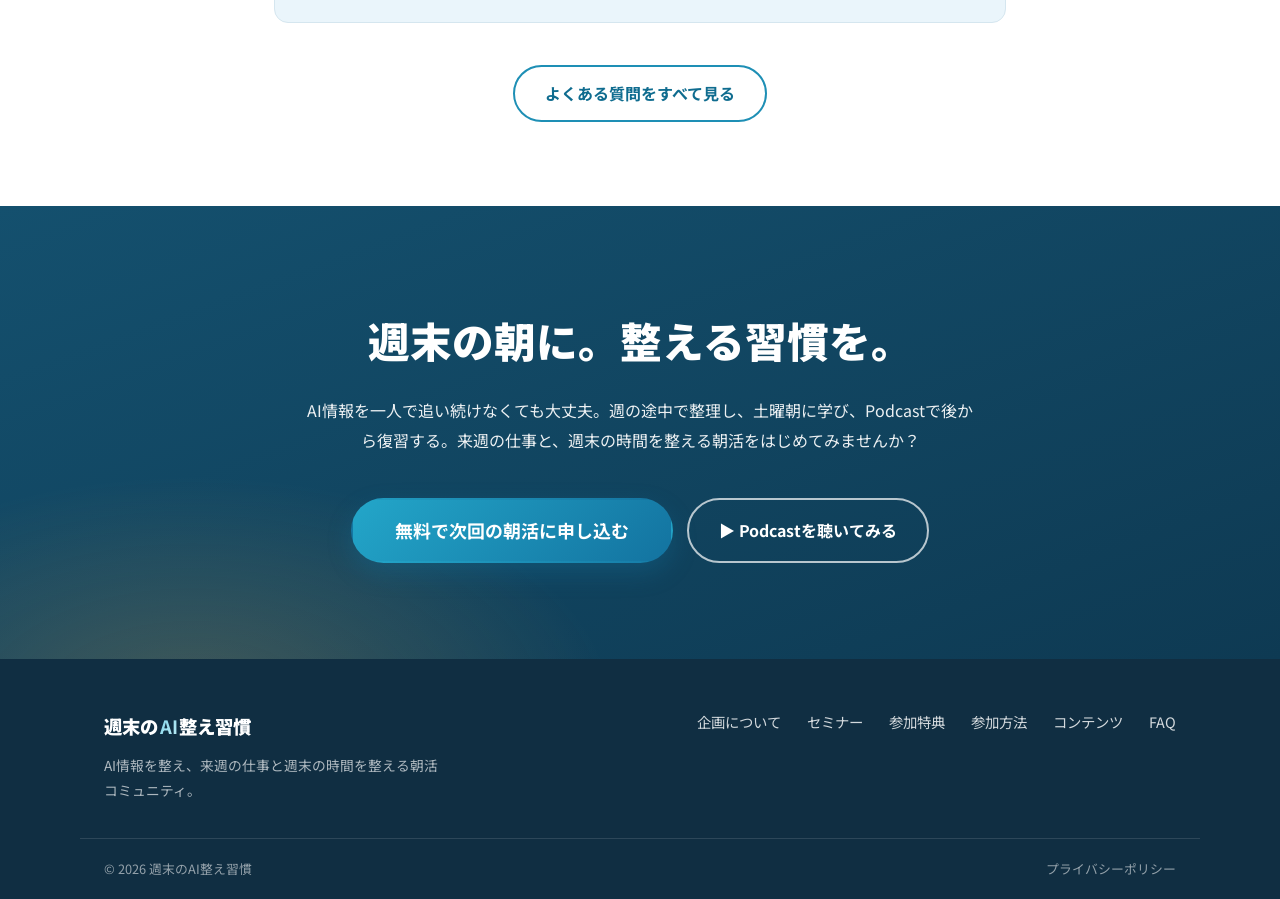
==== commit d8e6491b: "Update index.html" ====
--- a/index.html
+++ b/index.html
@@ -27,6 +27,16 @@
 <link rel="stylesheet" href="styles.css">
 </head>
 <body>
+
+<!-- モバイル下部の固定CTA（860px以下で表示） -->
+<div class="sticky-cta" id="stickyCta">
+  <span class="sticky-info">
+    <span class="sticky-title">毎週土曜 朝6:00〜／参加無料</span>
+    <span class="sticky-sub" data-countdown="compact"></span>
+  </span>
+  <a href="https://therapis10.com/seminars/cmr5gtjs30be14do38qlsolpu" data-apply="index-sticky" class="btn btn-cta">申し込む</a>
+</div>
+
 
 <!-- ===== Header ===== -->
 <header class="site-header" id="siteHeader">
@@ -58,7 +68,7 @@
       <a href="contents.html">コンテンツ</a>
       <a href="faq.html">FAQ</a>
     </nav>
-    <a href="https://therapis10.com/seminars/cmr5gtjs30be14do38qlsolpu" target="_blank" rel="noopener" class="btn btn-cta header-cta">無料で参加を申し込む</a>
+    <a href="https://therapis10.com/seminars/cmr5gtjs30be14do38qlsolpu" data-apply="index-header" target="_blank" rel="noopener" class="btn btn-cta header-cta">無料で参加を申し込む</a>
     <button class="nav-toggle" id="navToggle" aria-label="メニューを開く" aria-expanded="false">
       <span></span><span></span><span></span>
     </button>
@@ -73,11 +83,12 @@
         <span class="pill"><span class="pill-ico">📅</span>毎週土曜 朝6:00〜</span>
         <span class="pill"><span class="pill-ico">💻</span>オンライン開催</span>
       </div>
+      <div class="countdown" data-countdown aria-live="polite"></div>
       <h1 class="hero-title">週末の朝に。<br>整える習慣を。</h1>
       <p class="hero-sub">1週間のAI情報と実践知を、土曜朝6時に整理する朝活コミュニティ。</p>
       <p class="hero-lead">生成AIのニュースやアップデートは、毎日のように流れてきます。でも、すべてを一人で追い続ける必要はありません。土曜朝の勉強会とPodcastで、忙しい人でも無理なくAI情報をキャッチアップできます。週の途中の情報収集・共有には、コメキャリメンバーとして参加できます。</p>
       <div class="hero-actions">
-        <a href="https://therapis10.com/seminars/cmr5gtjs30be14do38qlsolpu" target="_blank" rel="noopener" class="btn btn-cta">無料で次回の朝活に申し込む</a>
+        <a href="https://therapis10.com/seminars/cmr5gtjs30be14do38qlsolpu" data-apply="index-hero" target="_blank" rel="noopener" class="btn btn-cta">無料で次回の朝活に申し込む</a>
         <a href="contents.html#podcast" class="btn btn-ghost">▶ Podcastを聴いてみる</a>
       </div>
       <ul class="hero-tags">
@@ -87,7 +98,7 @@
       <p class="cta-note">朝活への参加は無料です。週の途中の情報収集・共有に関わるには、コメキャリへの参加が必要です。</p>
     </div>
     <div class="hero-visual">
-      <img src="assets/hero-main.png" alt="朝の光が入るデスクでAI情報を整える様子" loading="eager">
+      <img src="assets/hero-main.png" alt="朝の光が入るデスクでAI情報を整える様子" width="1448" height="1086" fetchpriority="high" decoding="async">
       <div class="hero-float card-float">
         <span class="dot"></span> 土曜の朝、AIと自分をアップデート。
       </div>
@@ -138,7 +149,7 @@
       <p class="concept-emph">AIに振り回されるのではなく、自分のペースで学び、使い、暮らしに取り入れていく。それが、週末のAI整え習慣です。</p>
     </div>
     <div class="concept-visual">
-      <img src="assets/concept-pillars.png" alt="AIを整える・仕事を整える・週末を整える 3層コンセプト図解">
+      <img src="assets/concept-pillars.png" alt="AIを整える・仕事を整える・週末を整える 3層コンセプト図解" width="1448" height="1086" loading="lazy" decoding="async">
     </div>
   </div>
 </section>
@@ -159,7 +170,7 @@
     </ul>
     <p class="problem-close">そんな人のために、週の途中で情報を整理し、土曜朝に学び、Podcastで後から復習できる仕組みをつくりました。</p>
     <div class="section-cta">
-      <a href="https://therapis10.com/seminars/cmr5gtjs30be14do38qlsolpu" target="_blank" rel="noopener" class="btn btn-cta">無料で参加を申し込む</a>
+      <a href="https://therapis10.com/seminars/cmr5gtjs30be14do38qlsolpu" data-apply="index-section1" target="_blank" rel="noopener" class="btn btn-cta">無料で参加を申し込む</a>
     </div>
   </div>
 </section>
@@ -172,7 +183,7 @@
     <p class="section-lead">週末のAI整え習慣は、土曜朝の勉強会だけで完結する企画ではありません。日々流れてくるAI情報を、週の途中で整理し、土曜朝に実務へ落とし込む、1週間の学習サイクルとして運用します。</p>
 
     <ol class="timeline">
-      <li class="tl-item tl-hot">
+      <li class="tl-item tl-hot" data-days="6">
         <span class="tl-day">土曜 6:00</span>
         <h3>朝活勉強会</h3>
         <p>1週間のAI情報を整理し、来週の仕事に活かす視点を共有。</p>
@@ -182,22 +193,22 @@
         <h3>次回スレッド立ち上げ</h3>
         <p>Slack「生成AI活用部屋」でスレッドを立ち上げ。リアクション／返信で参加表明できます。</p>
       </li>
-      <li class="tl-item">
+      <li class="tl-item" data-days="0,1">
         <span class="tl-day">日曜・月曜</span>
         <h3>AI情報のストック</h3>
         <p>気になったニュース、試したこと、実践メモを共有。</p>
       </li>
-      <li class="tl-item tl-mid">
+      <li class="tl-item tl-mid" data-days="2">
         <span class="tl-day">火曜</span>
         <h3>中間共有①</h3>
         <p>週前半の重要トピックを整理し、短時間で把握できる形に。</p>
       </li>
-      <li class="tl-item">
+      <li class="tl-item" data-days="3,4">
         <span class="tl-day">水曜・木曜</span>
         <h3>追加情報・視点の補足</h3>
         <p>メンバーの視点や新しい情報を加えてブラッシュアップ。</p>
       </li>
-      <li class="tl-item tl-mid">
+      <li class="tl-item tl-mid" data-days="5">
         <span class="tl-day">金曜</span>
         <h3>中間共有②・最終整理</h3>
         <p>土曜朝に向けて、週後半の情報と重要ポイントを整理。</p>
@@ -210,7 +221,7 @@
     </ol>
     <p class="cycle-note">火曜・金曜の中間共有があるから、週末に一気に追い込まなくても大丈夫。少しずつ整えて、土曜朝に理解を深める流れをつくっています。<br><small>※週の途中の情報収集・共有は、コメキャリメンバー向けの活動です。</small></p>
     <figure class="cycle-figure">
-      <img src="assets/week-cycle.png" alt="1週間の整えサイクル図解">
+      <img src="assets/week-cycle.png" alt="1週間の整えサイクル図解" width="1672" height="941" loading="lazy" decoding="async">
     </figure>
   </div>
 </section>
@@ -219,7 +230,7 @@
 <section class="section reason" id="reason">
   <div class="container reason-grid">
     <div class="reason-visual">
-      <img src="assets/reason-hero.png" alt="朝のデスクで学ぶ人と、週末の家族時間を想起させるビジュアル">
+      <img src="assets/reason-hero.png" alt="朝のデスクで学ぶ人と、週末の家族時間を想起させるビジュアル" width="1672" height="941" loading="lazy" decoding="async">
     </div>
     <div class="reason-copy">
       <p class="eyebrow light">WHY 6 AM</p>
@@ -232,6 +243,52 @@
   </div>
 </section>
 
+
+<!-- ===== 参加者の声（アンケート集計より） ===== -->
+<section class="section voices" id="voices">
+  <div class="container">
+    <p class="eyebrow">VOICES</p>
+    <h2 class="section-title">続けている人が、<br>実際に受け取っているもの。</h2>
+    <p class="section-lead">毎回の朝活後にアンケートをとり、内容と進め方を毎週見直しています。ここに出ているのは、その回答をそのまま匿名で掲載したものです。</p>
+
+    <div class="voice-stats">
+      <div class="stat-card">
+        <span class="stat-value"><span id="statSatisfaction">8.2</span><span class="stat-unit">/10</span></span>
+        <span class="stat-label">平均満足度</span>
+        <span class="stat-sub">参加後アンケートより</span>
+      </div>
+      <div class="stat-card">
+        <span class="stat-value"><span id="statResponses">92</span><span class="stat-unit">件</span></span>
+        <span class="stat-label">アンケート回答数</span>
+        <span class="stat-sub">第2回〜第11回の累計</span>
+      </div>
+      <div class="stat-card">
+        <span class="stat-value"><span id="statNagara">34.8</span><span class="stat-unit">%</span></span>
+        <span class="stat-label">「ながら参加」</span>
+        <span class="stat-sub">家事・育児・移動中に耳だけで参加</span>
+      </div>
+      <div class="stat-card">
+        <span class="stat-value"><span id="statSessions">11</span><span class="stat-unit">回</span></span>
+        <span class="stat-label">これまでの開催</span>
+        <span class="stat-sub">毎週土曜、休まず継続中</span>
+      </div>
+    </div>
+
+    <div class="voice-viewport" id="voiceViewport">
+      <button type="button" class="voice-nav voice-prev" id="voicePrev" aria-label="前の声を見る">‹</button>
+      <div class="voice-track" id="voiceTrack" aria-live="polite"></div>
+      <button type="button" class="voice-nav voice-next" id="voiceNext" aria-label="次の声を見る">›</button>
+    </div>
+    <div class="voice-dots" id="voiceDots"></div>
+
+    <p class="voice-note" id="surveyNote">第2回〜第11回の参加後アンケート（回答92件）より。運営メンバーの回答を含みます。</p>
+
+    <div class="section-cta">
+      <a href="https://therapis10.com/seminars/cmr5gtjs30be14do38qlsolpu" data-apply="index-voices" class="btn btn-cta btn-lg">無料で次回の朝活に申し込む</a>
+    </div>
+  </div>
+</section>
+
 <!-- ===== Join（要約：詳細は join.html） ===== -->
 <section class="section join" id="join">
   <div class="container">
@@ -258,7 +315,7 @@
     </div>
 
     <div class="section-cta">
-      <a href="https://therapis10.com/seminars/cmr5gtjs30be14do38qlsolpu" target="_blank" rel="noopener" class="btn btn-cta btn-lg">無料で次回の朝活に申し込む</a>
+      <a href="https://therapis10.com/seminars/cmr5gtjs30be14do38qlsolpu" data-apply="index-section2" target="_blank" rel="noopener" class="btn btn-cta btn-lg">無料で次回の朝活に申し込む</a>
       <a href="join.html" class="btn btn-ghost">参加方法をくわしく見る</a>
     </div>
   </div>
@@ -270,7 +327,7 @@
     <p class="eyebrow">RECOMMENDED FOR</p>
     <h2 class="section-title">こんな人に<span class="accent">おすすめ</span>です。</h2>
     <figure class="recommend-banner">
-      <img src="assets/recommend-banner.png" alt="こんな人におすすめ：AI情報を取り逃したくない方／AI領域でブランディングしたい方／PDCAを実践で体験したい方">
+      <img src="assets/recommend-banner.png" alt="こんな人におすすめ：AI情報を取り逃したくない方／AI領域でブランディングしたい方／PDCAを実践で体験したい方" width="1672" height="941" loading="lazy" decoding="async">
     </figure>
 
     <div class="recommend-grid">
@@ -301,7 +358,7 @@
     <p class="section-lead">週末のAI整え習慣は、AIに関する小さな気づきや疑問を持ち寄り、土曜朝の学びにつなげるコミュニティです。新情報や便利ツールだけでなく、「これってどう使えばいい？」「この場合どう考える？」という相談も歓迎します。</p>
 
     <figure class="recommend-banner">
-      <img src="assets/houserule-banner.png" alt="ハウスルール：週1回は投稿しよう／現場でどう使えるか考えよう／忙しさを尊重しよう。合言葉「悩むぐらいなら、書き出す」">
+      <img src="assets/houserule-banner.png" alt="ハウスルール：週1回は投稿しよう／現場でどう使えるか考えよう／忙しさを尊重しよう。合言葉「悩むぐらいなら、書き出す」" width="1672" height="941" loading="lazy" decoding="async">
     </figure>
 
     <div class="recommend-grid">
@@ -334,7 +391,7 @@
 <section class="section host" id="host">
   <div class="container host-grid">
     <div class="host-visual">
-      <img src="assets/host-message.png" alt="朝にAIで学び、日中は家族との時間を大切にする暮らしのイメージ">
+      <img src="assets/host-message.png" alt="朝にAIで学び、日中は家族との時間を大切にする暮らしのイメージ" width="1672" height="941" loading="lazy" decoding="async">
     </div>
     <div class="host-copy">
       <p class="eyebrow">MESSAGE</p>
@@ -364,7 +421,7 @@
       </div>
       <p class="join-desc">朝の30分で、1週間のAI情報を整理し、来週の仕事に活かすヒントを持ち帰る。週末の日中を大切に使いたい人のための、コメキャリ内の朝活コミュニティです。</p>
       <div class="section-cta">
-        <a href="https://therapis10.com/seminars/cmr5gtjs30be14do38qlsolpu" target="_blank" rel="noopener" class="btn btn-cta">無料で次回の朝活に申し込む</a>
+        <a href="https://therapis10.com/seminars/cmr5gtjs30be14do38qlsolpu" data-apply="index-section3" target="_blank" rel="noopener" class="btn btn-cta">無料で次回の朝活に申し込む</a>
         <a href="contents.html#podcast" class="btn btn-ghost">Podcastで雰囲気を見る</a>
       </div>
     </div>
@@ -402,8 +459,9 @@
   <div class="container">
     <h2 class="final-title">週末の朝に。整える習慣を。</h2>
     <p class="final-body">AI情報を一人で追い続けなくても大丈夫。週の途中で整理し、土曜朝に学び、Podcastで後から復習する。来週の仕事と、週末の時間を整える朝活をはじめてみませんか？</p>
-    <div class="section-cta">
-      <a href="https://therapis10.com/seminars/cmr5gtjs30be14do38qlsolpu" target="_blank" rel="noopener" class="btn btn-cta btn-lg">無料で次回の朝活に申し込む</a>
+    <div class="countdown" data-countdown aria-live="polite"></div>
+    <div class="section-cta">
+      <a href="https://therapis10.com/seminars/cmr5gtjs30be14do38qlsolpu" data-apply="index-final" target="_blank" rel="noopener" class="btn btn-cta btn-lg">無料で次回の朝活に申し込む</a>
       <a href="contents.html#podcast" class="btn btn-ghost btn-ghost-light">▶ Podcastを聴いてみる</a>
     </div>
   </div>
@@ -431,6 +489,8 @@
   </div>
 </footer>
 
-<script src="script.js"></script>
+<script src="config.js"></script>
+<script src="common.js"></script>
+<script src="voices.js"></script>
 </body>
 </html>
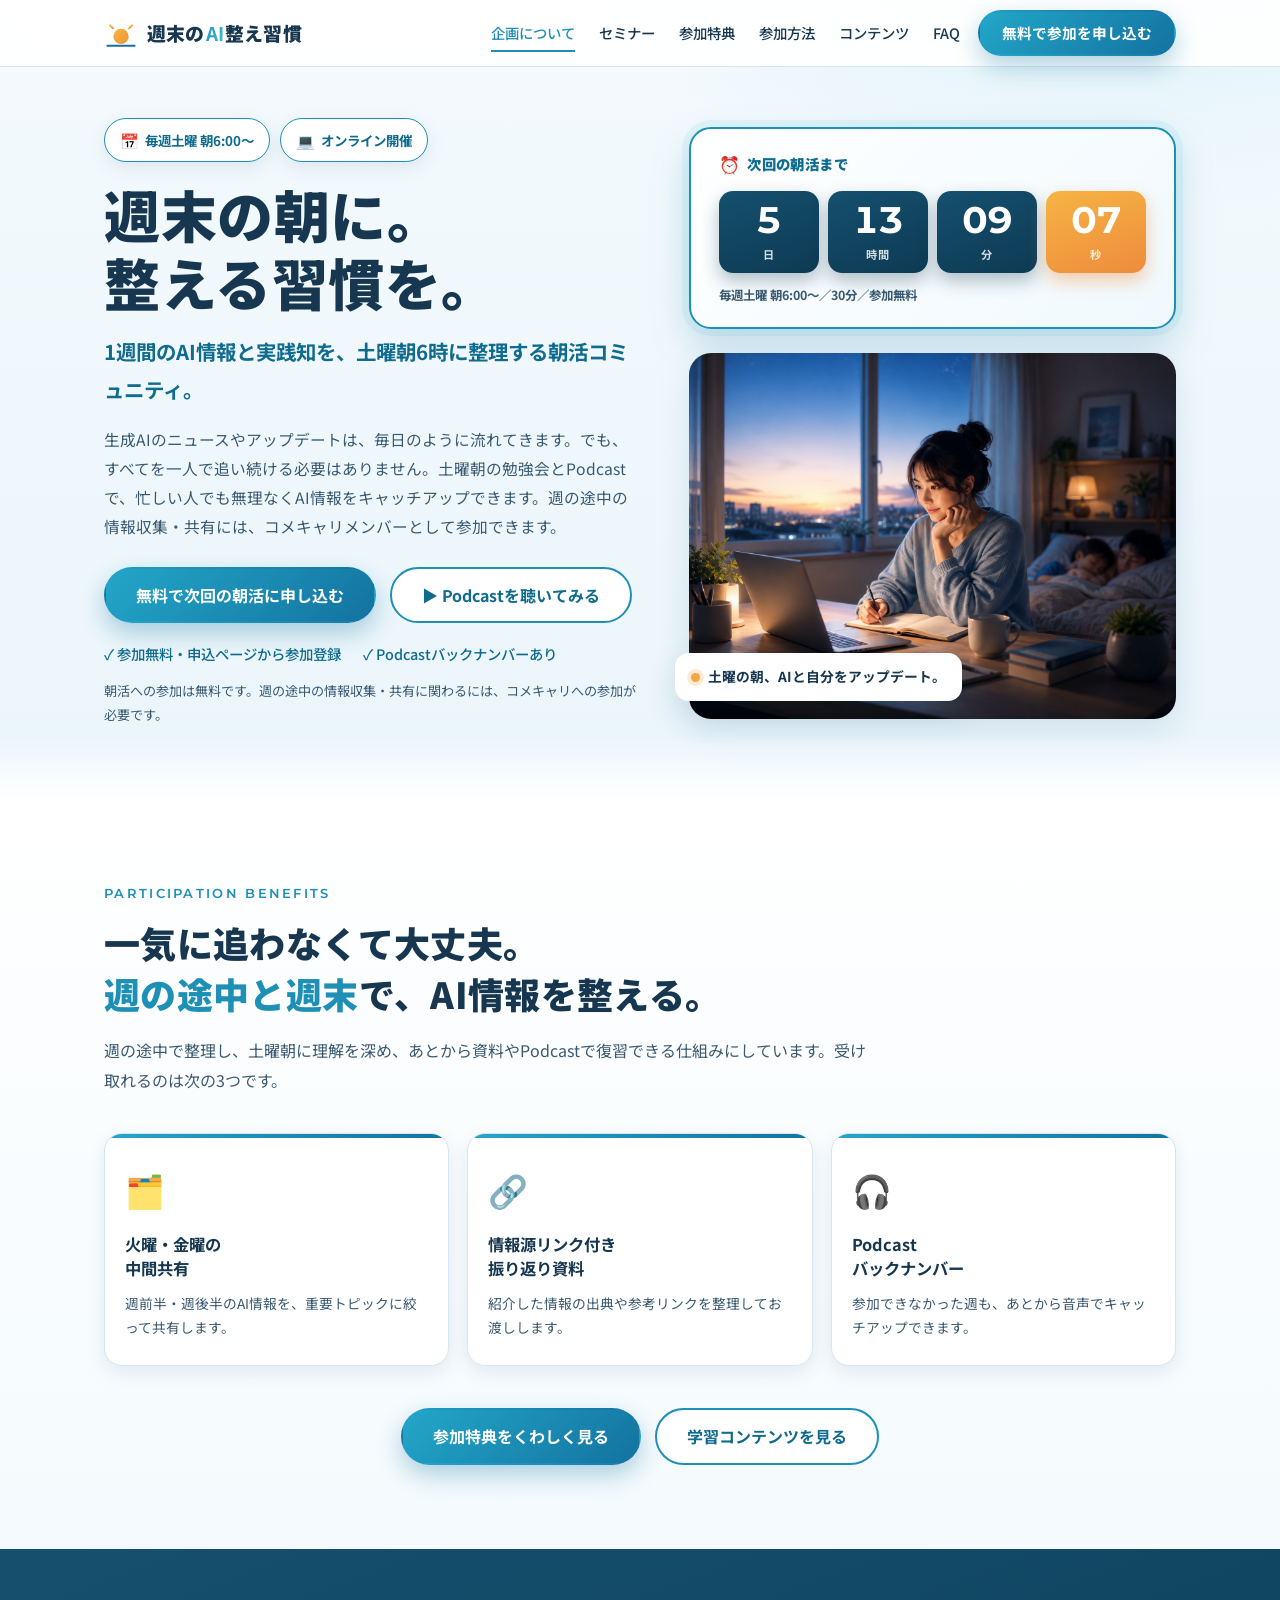
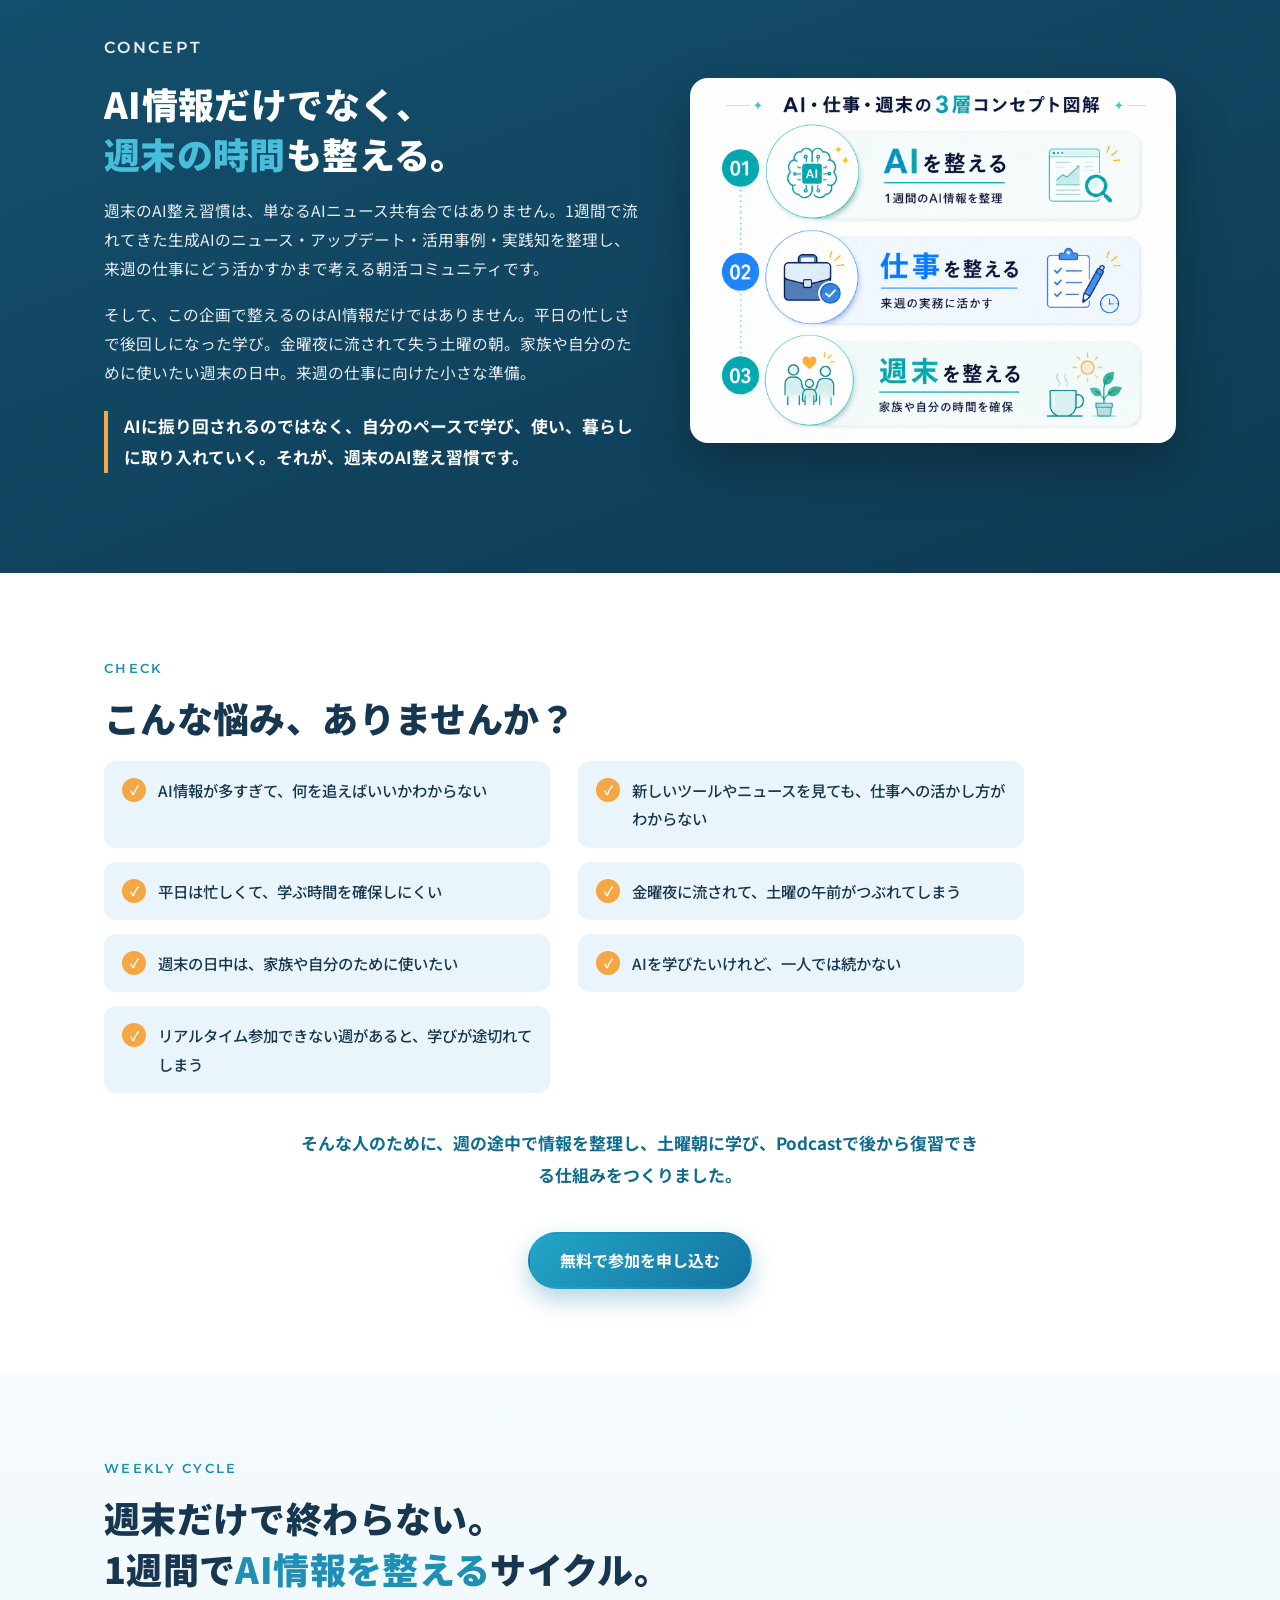
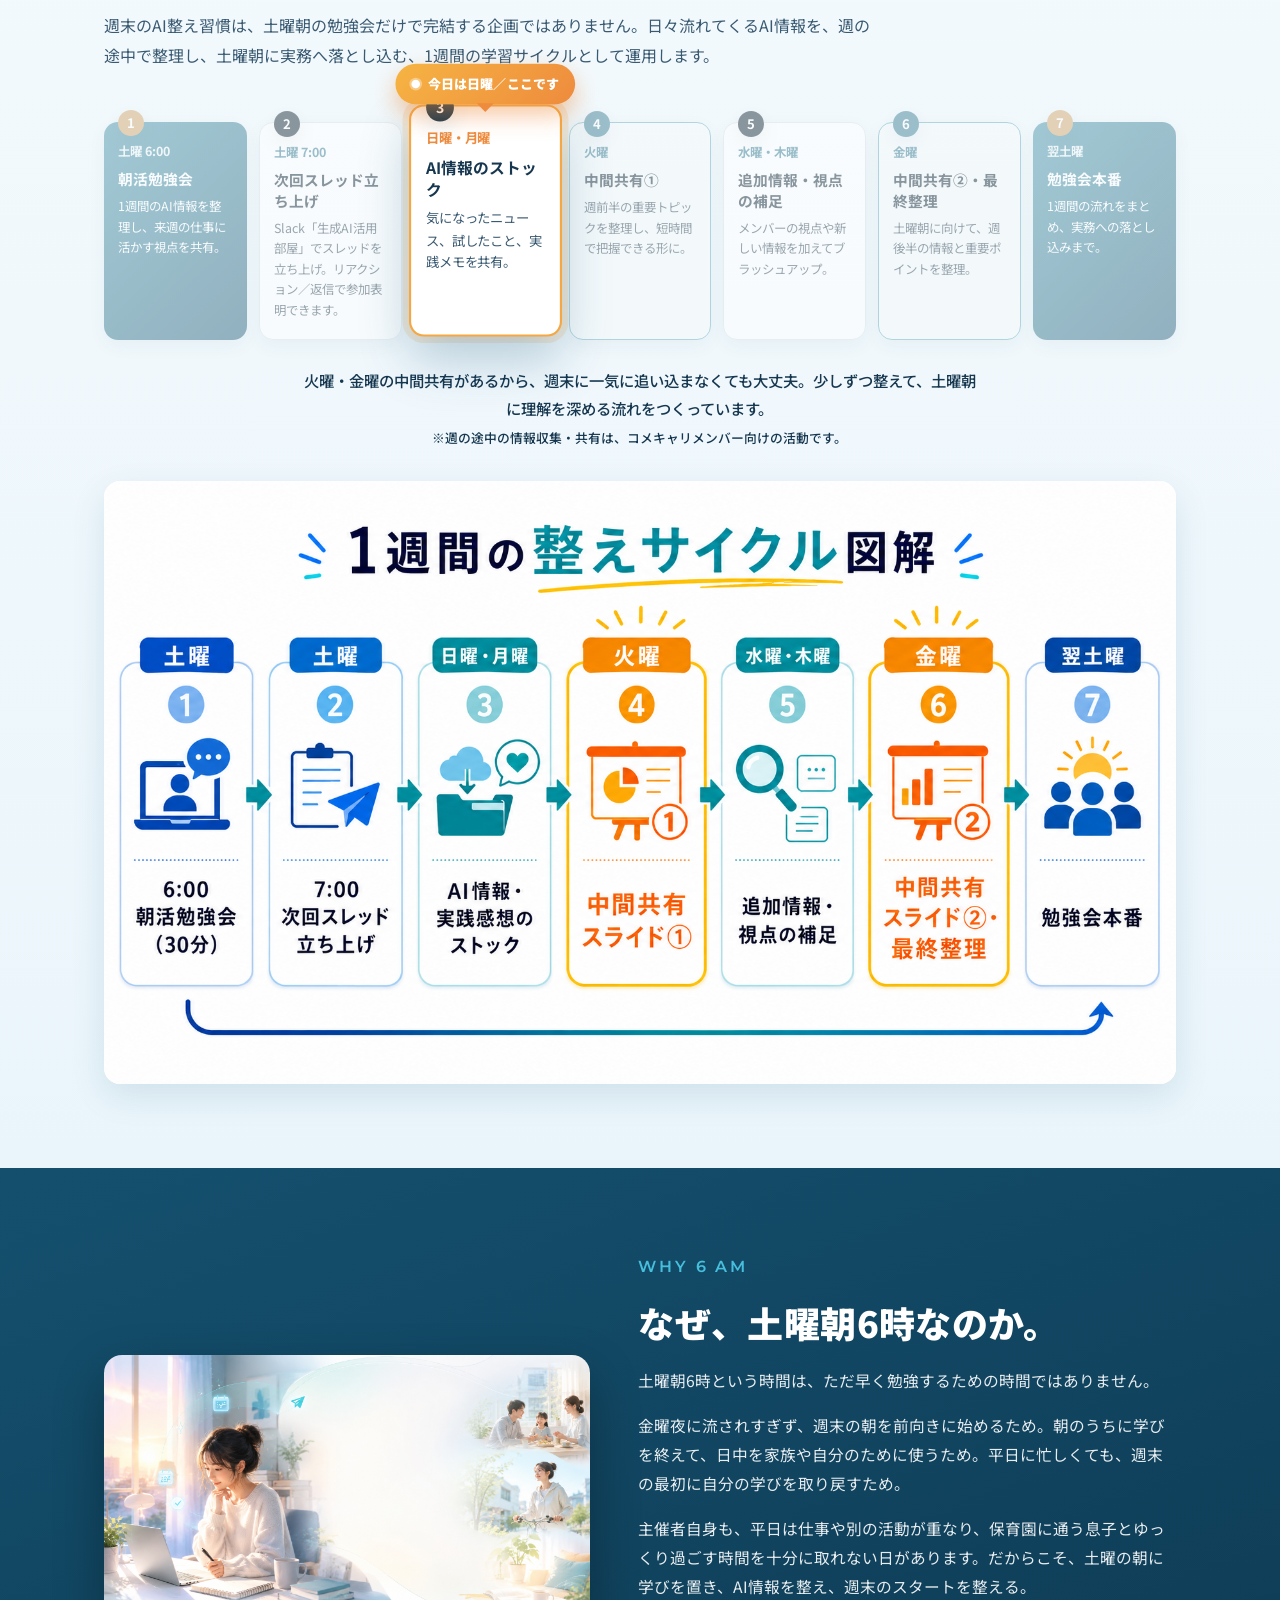
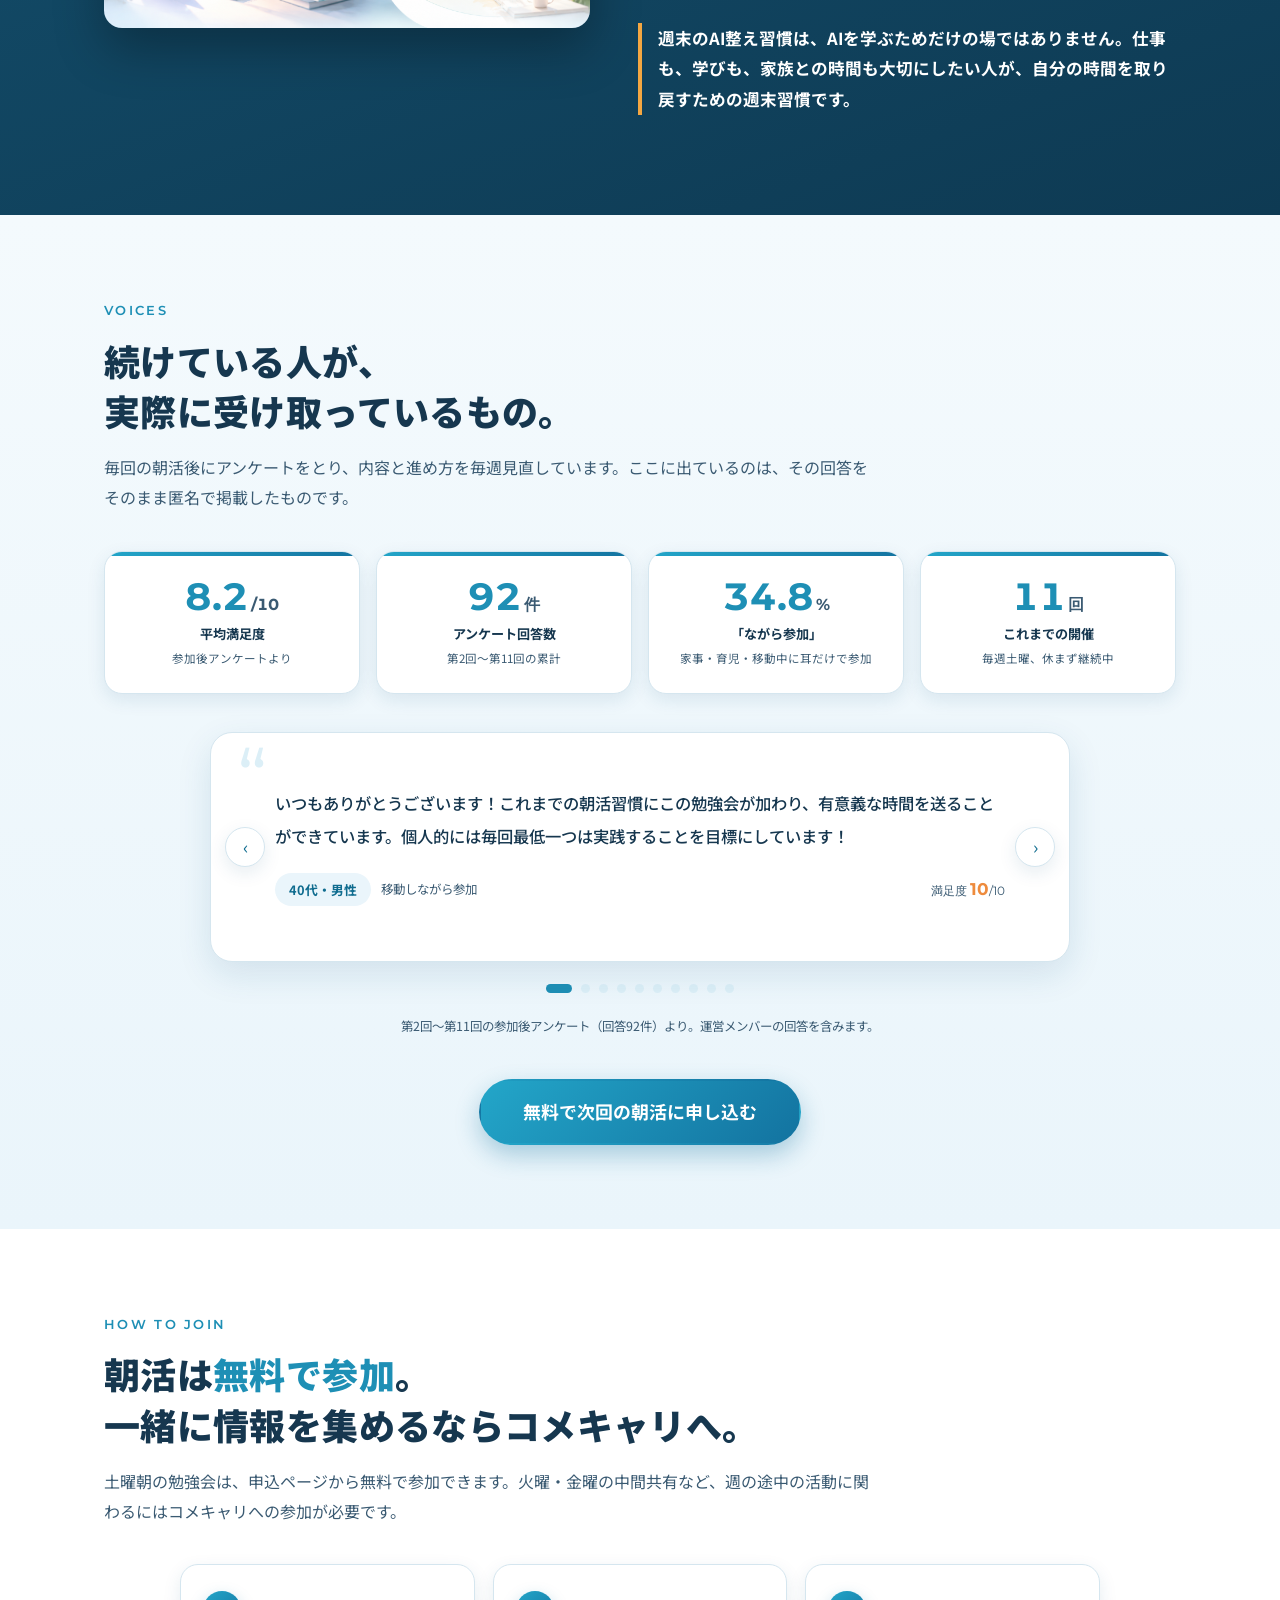
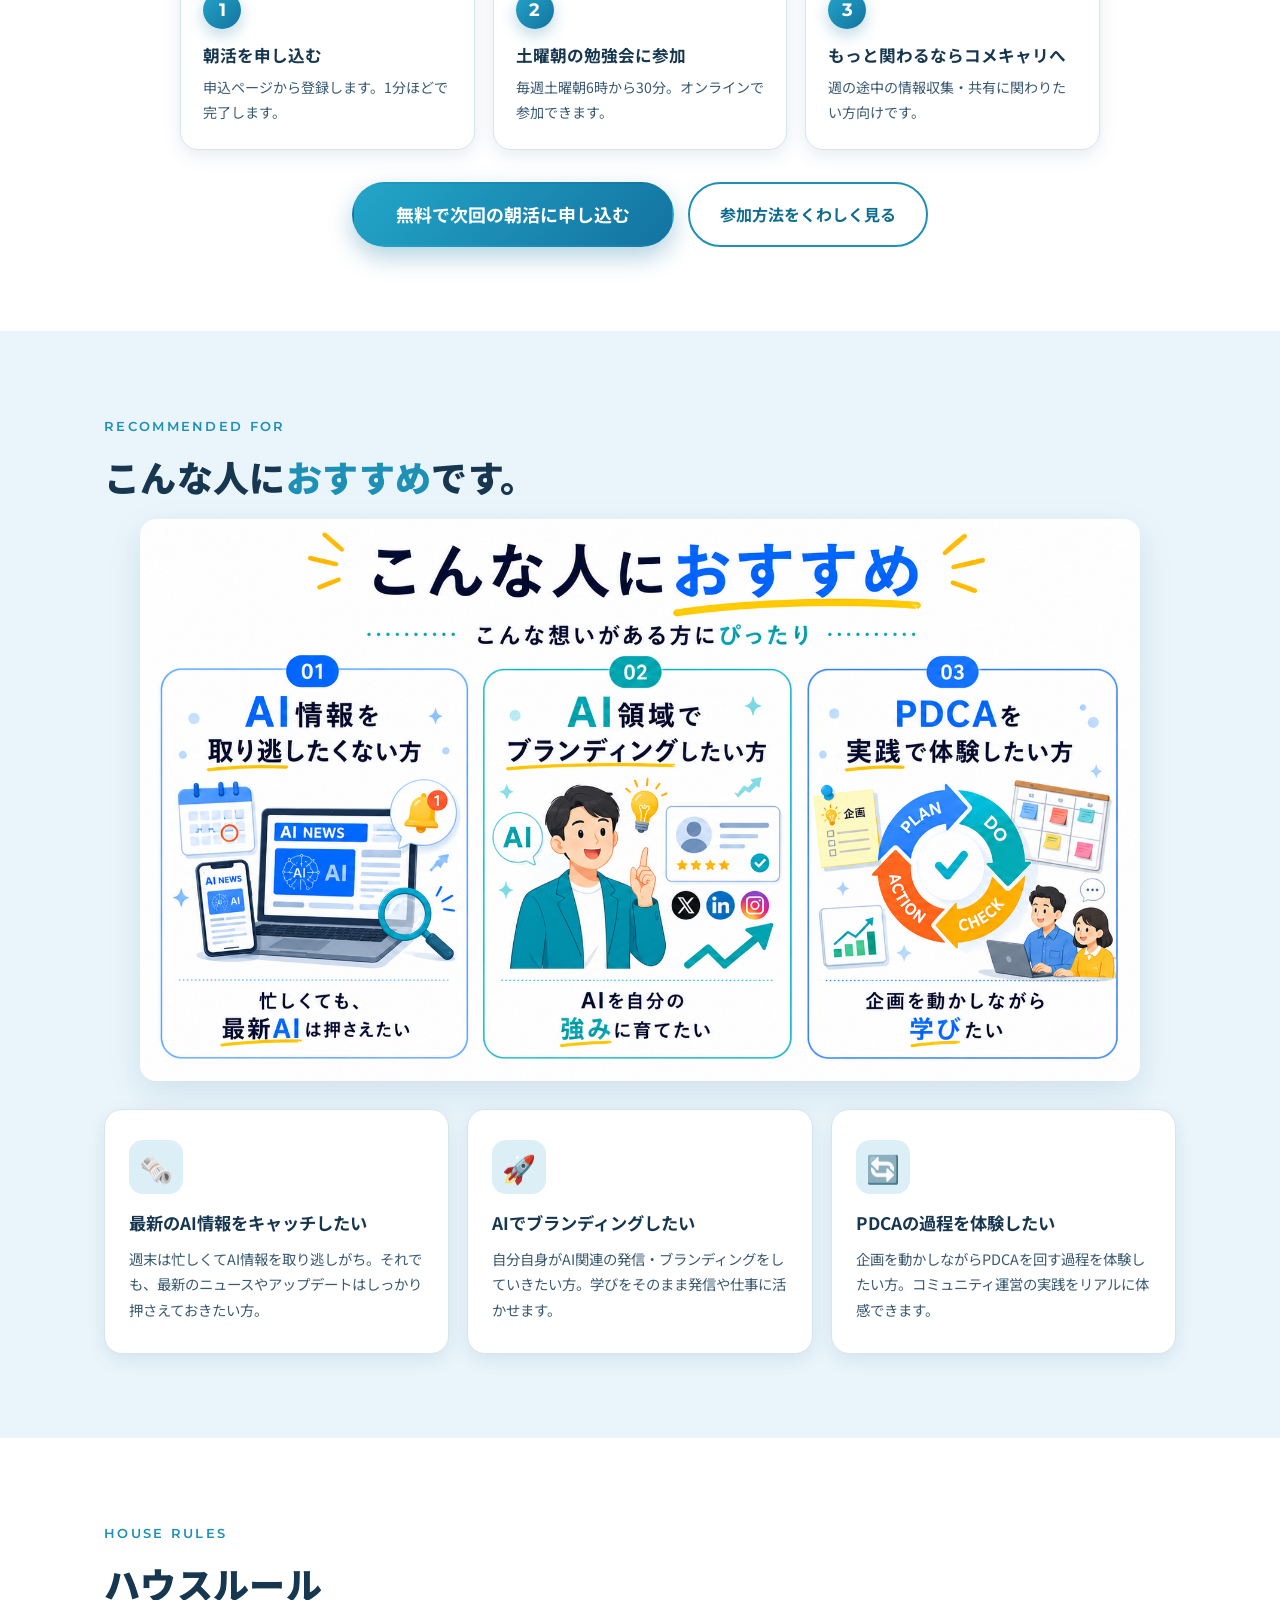
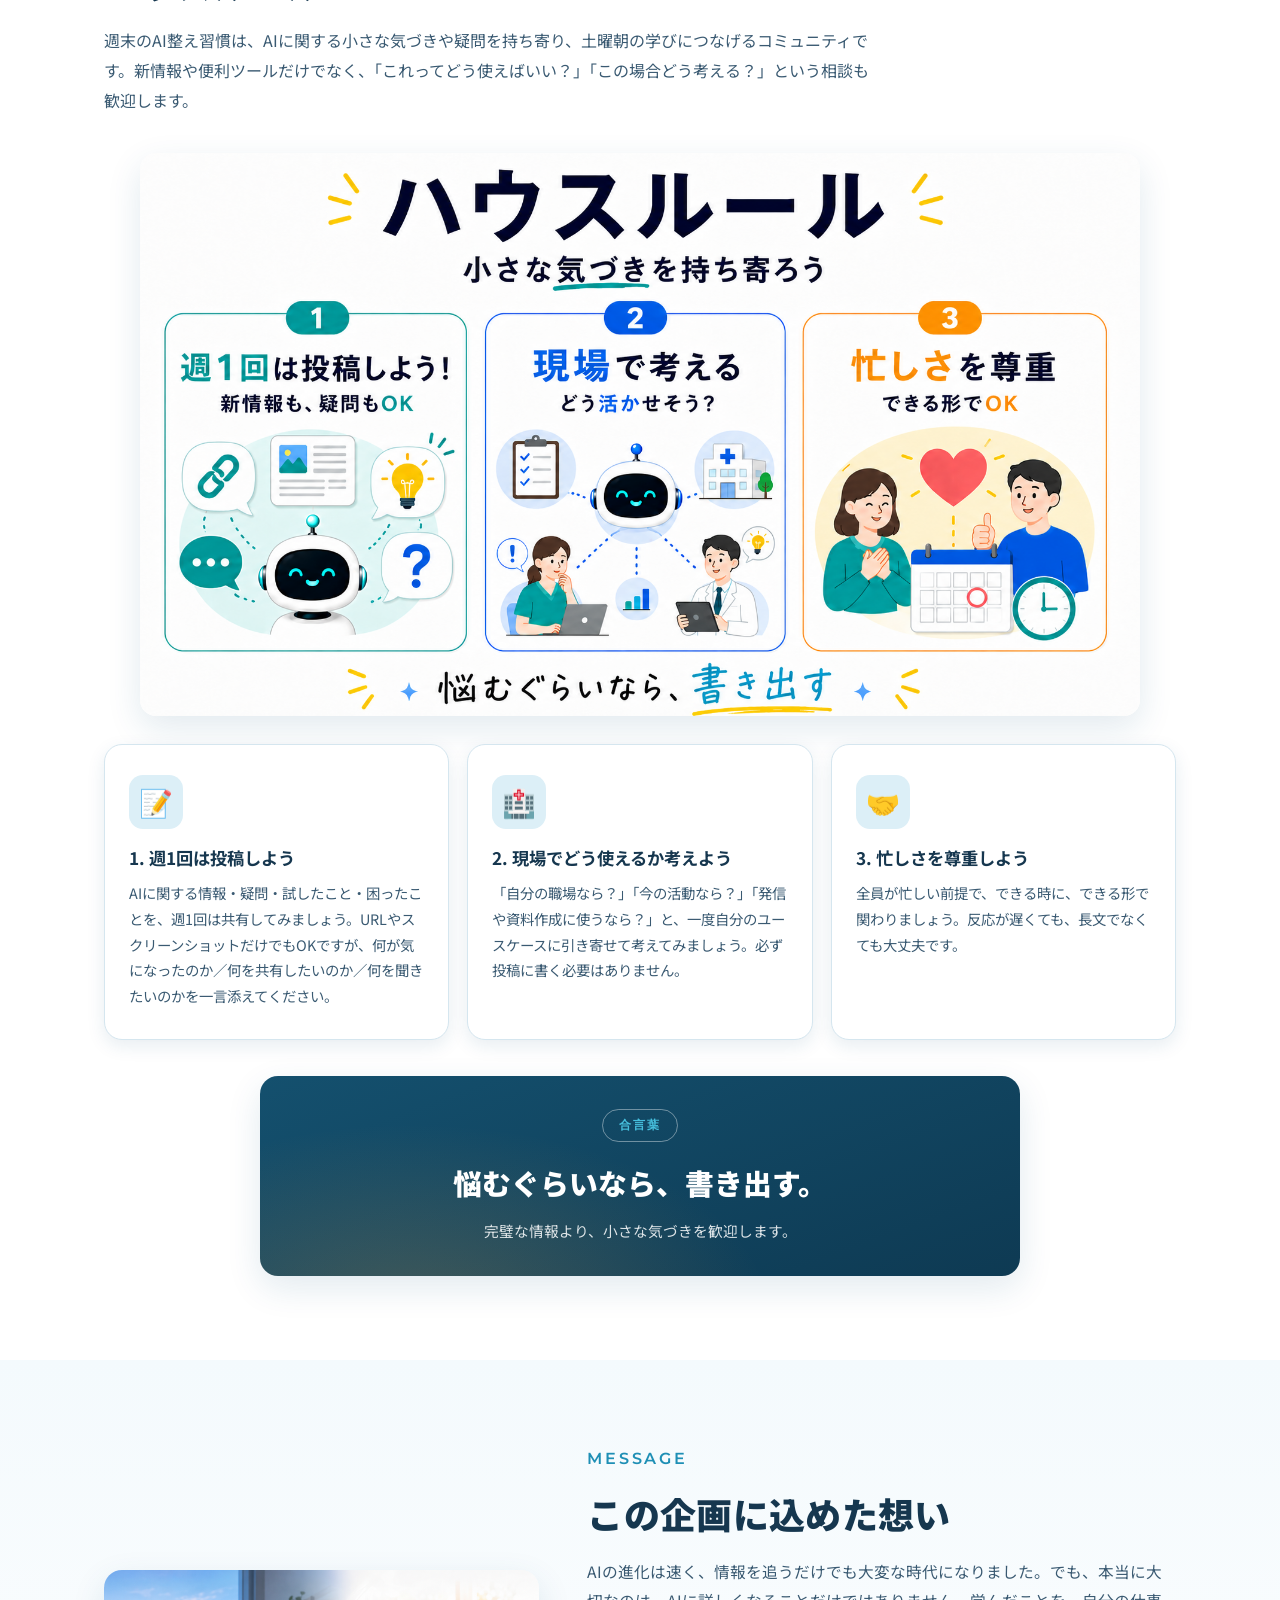
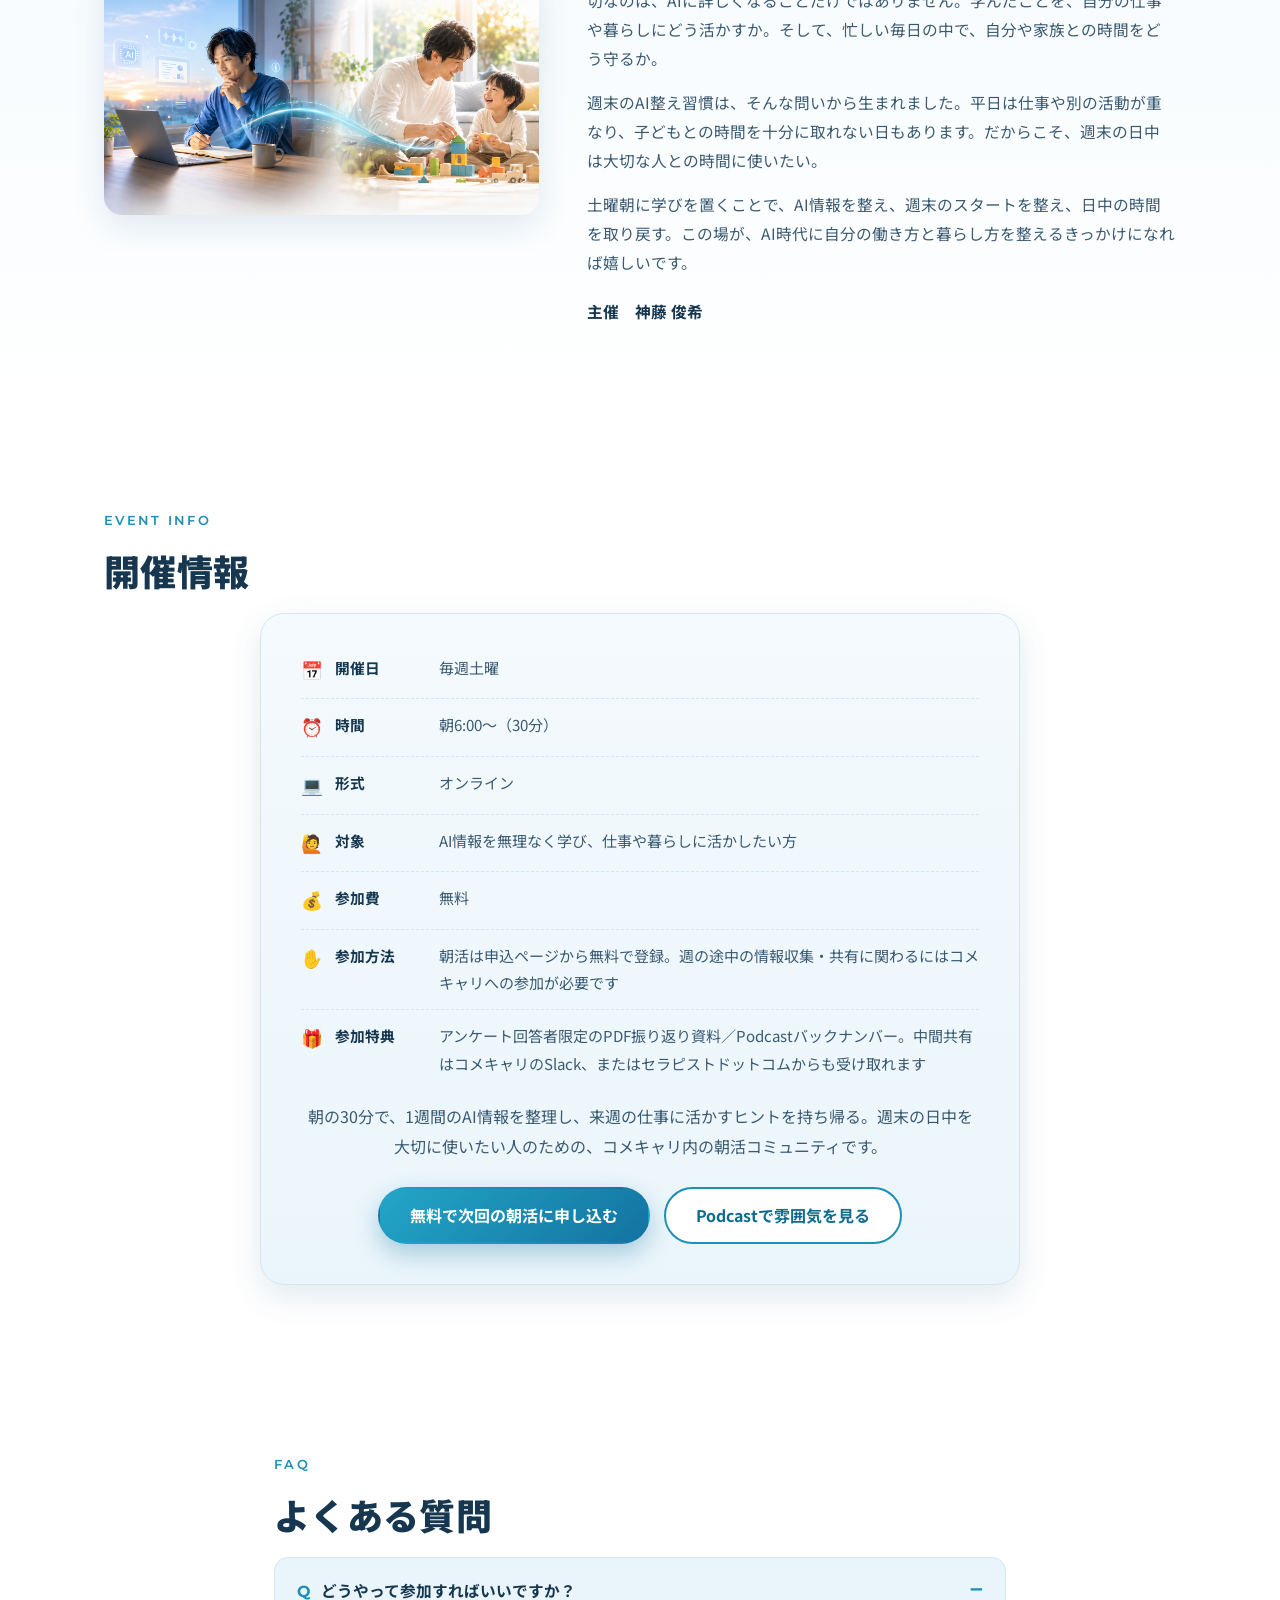
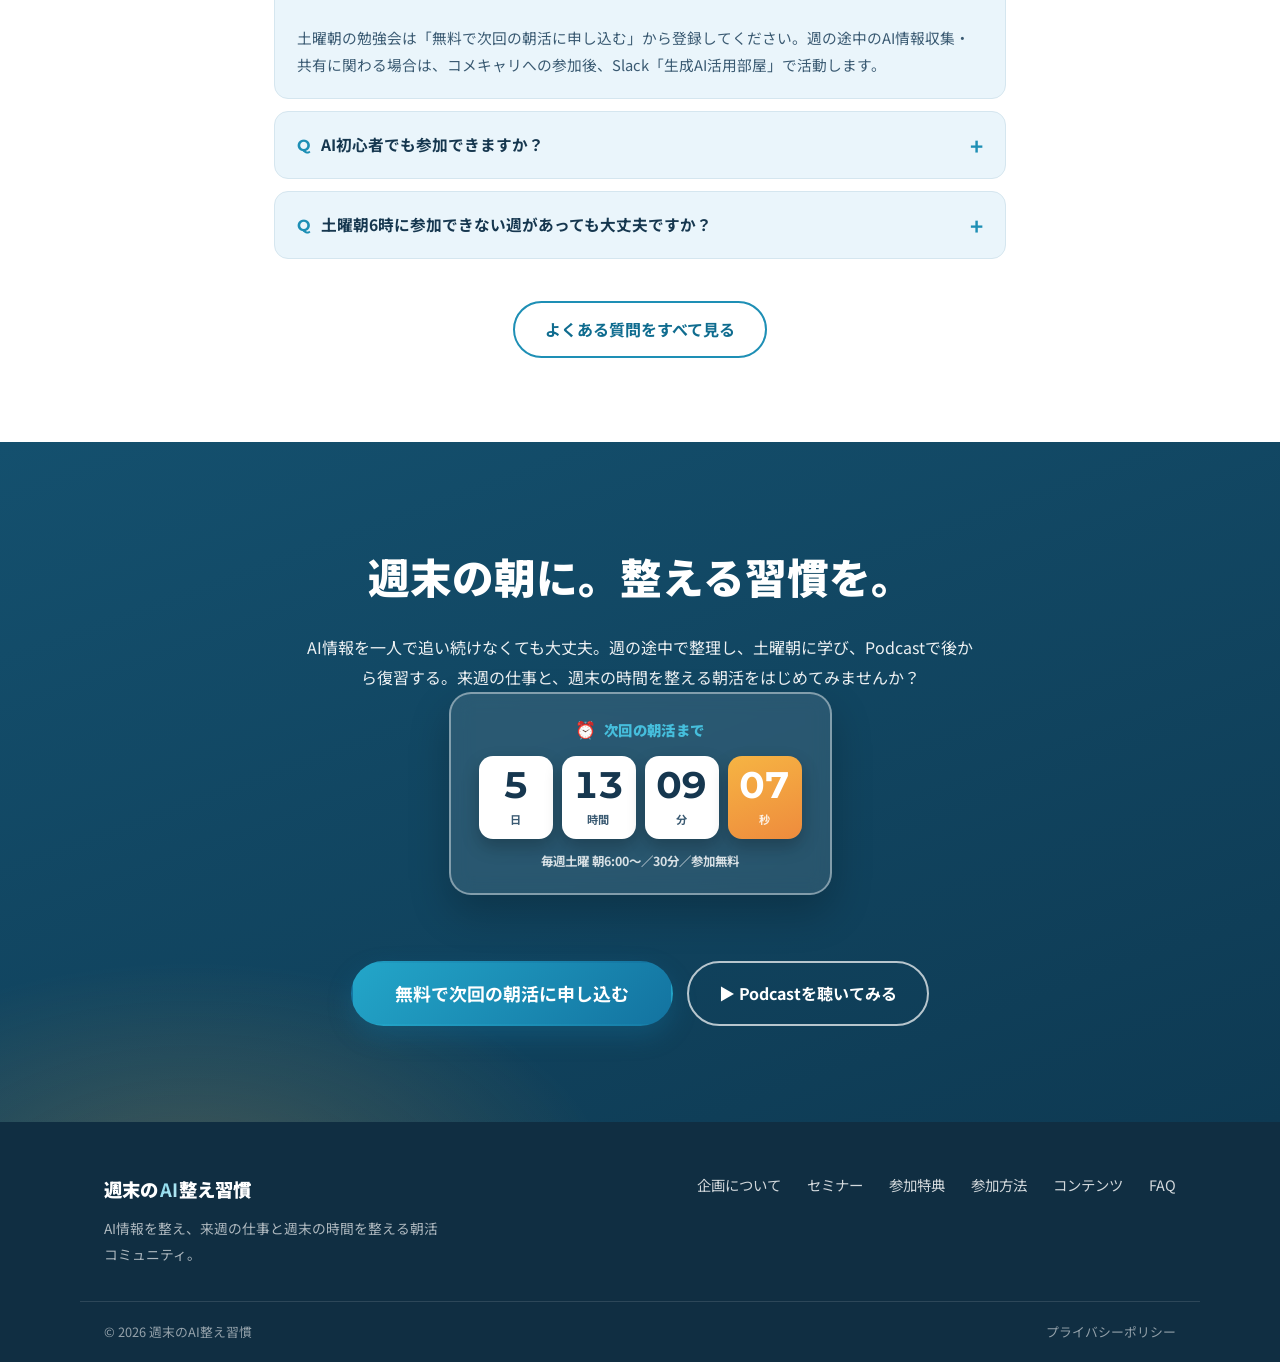
==== commit 70e146bc: "Update index.html" ====
--- a/index.html
+++ b/index.html
@@ -83,7 +83,6 @@
         <span class="pill"><span class="pill-ico">📅</span>毎週土曜 朝6:00〜</span>
         <span class="pill"><span class="pill-ico">💻</span>オンライン開催</span>
       </div>
-      <div class="countdown" data-countdown aria-live="polite"></div>
       <h1 class="hero-title">週末の朝に。<br>整える習慣を。</h1>
       <p class="hero-sub">1週間のAI情報と実践知を、土曜朝6時に整理する朝活コミュニティ。</p>
       <p class="hero-lead">生成AIのニュースやアップデートは、毎日のように流れてきます。でも、すべてを一人で追い続ける必要はありません。土曜朝の勉強会とPodcastで、忙しい人でも無理なくAI情報をキャッチアップできます。週の途中の情報収集・共有には、コメキャリメンバーとして参加できます。</p>
@@ -97,6 +96,9 @@
       </ul>
       <p class="cta-note">朝活への参加は無料です。週の途中の情報収集・共有に関わるには、コメキャリへの参加が必要です。</p>
     </div>
+    <!-- カウントダウン：PCでは右カラムの画像の上、スマホでは一番上に表示されます -->
+    <div class="countdown hero-countdown" data-countdown aria-live="polite"></div>
+
     <div class="hero-visual">
       <img src="assets/hero-main.png" alt="朝の光が入るデスクでAI情報を整える様子" width="1448" height="1086" fetchpriority="high" decoding="async">
       <div class="hero-float card-float">
--- a/styles.css
+++ b/styles.css
@@ -100,8 +100,25 @@
 }
 .hero-inner{
   max-width:var(--maxw);margin:0 auto;padding:0 24px;
-  display:grid;grid-template-columns:1.05fr .95fr;gap:46px;align-items:center;
-}
+  display:grid;
+  grid-template-columns:1.05fr .95fr;
+  grid-template-areas:
+    "copy cd"
+    "copy visual";
+  grid-template-rows:auto auto;
+  column-gap:46px;row-gap:0;
+  align-items:center;
+}
+.hero-copy{grid-area:copy}
+.hero-visual{grid-area:visual;align-self:start}
+
+/* 右カラム上部に置くカウントダウン（左右の高さが揃うようにする） */
+.hero-countdown{
+  grid-area:cd;align-self:end;justify-self:stretch;
+  width:100%;margin:0 0 20px;align-items:center;
+}
+.hero-countdown .cd-clock{width:100%;justify-content:center}
+.hero-countdown .cd-unit{flex:1 1 0;min-width:0}
 .hero-badges{display:flex;flex-wrap:wrap;gap:10px;margin-bottom:18px}
 .pill{
   display:inline-flex;align-items:center;gap:6px;
@@ -210,16 +227,6 @@
 .reason-copy p{color:rgba(255,255,255,.9);margin-bottom:16px;font-size:.98rem}
 .reason-emph{font-weight:700;color:#fff !important;border-left:4px solid var(--sun);padding-left:16px;margin-top:22px;font-size:1.04rem !important}
 
-/* ===== Podcast ===== */
-.podcast{background:linear-gradient(180deg,#fff,#F4FAFD)}
-.pod-dash{display:grid;grid-template-columns:1.4fr 1fr 1fr;gap:16px;margin-bottom:34px}
-.dash-card{background:#fff;border:1px solid var(--line);border-radius:16px;padding:22px 24px;box-shadow:var(--shadow-sm)}
-.dash-label{display:block;font-size:.84rem;font-weight:500;color:var(--ink-soft);margin-bottom:8px}
-.dash-num{font-size:1.05rem;font-weight:700;color:var(--ink)}
-.dash-num strong{font-size:1.9rem;color:var(--teal);font-family:"Montserrat",sans-serif}
-.dash-bar{margin-top:12px;height:9px;border-radius:999px;background:var(--mist);overflow:hidden}
-.dash-bar span{display:block;height:100%;width:0;background:var(--cta-grad);border-radius:999px;transition:width .5s ease}
-
 .pod-list{display:grid;grid-template-columns:repeat(2,1fr);gap:18px}
 .pod-card{
   background:#fff;border:1px solid var(--line);border-radius:16px;padding:22px;box-shadow:var(--shadow-sm);
@@ -231,23 +238,9 @@
 .pod-no{font-family:"Montserrat",sans-serif;font-weight:700;font-size:.92rem;color:var(--teal);background:var(--sky);padding:4px 12px;border-radius:999px}
 .pod-date{font-size:.8rem;color:var(--ink-soft)}
 .pod-theme{font-size:1.12rem;font-weight:700;color:var(--ink);line-height:1.4;margin-bottom:8px}
-.pod-tag{display:inline-block;font-size:.74rem;font-weight:700;color:var(--teal-deep);background:var(--mist);padding:3px 10px;border-radius:999px;margin-bottom:10px}
-.pod-summary{font-size:.86rem;color:var(--ink-soft);margin-bottom:6px}
-.pod-meta{font-size:.8rem;color:var(--ink-soft);margin-bottom:14px}
-.pod-player{display:flex;align-items:center;gap:12px;margin-bottom:14px}
-.pod-play{
-  flex:0 0 auto;width:46px;height:46px;border-radius:50%;border:none;cursor:pointer;
-  background:var(--cta-grad);color:#fff;font-size:1.05rem;display:flex;align-items:center;justify-content:center;
-  box-shadow:0 6px 16px rgba(19,115,160,.3);transition:transform .15s;
-}
-.pod-play:hover{transform:scale(1.06)}
-.pod-progress{flex:1}
-.pod-progress input{width:100%;accent-color:var(--teal);cursor:pointer}
-.pod-time{font-size:.74rem;color:var(--ink-soft);font-family:"Montserrat",sans-serif;min-width:84px;text-align:right}
+
 .pod-controls{display:flex;flex-wrap:wrap;align-items:center;gap:8px}
-.speed-group{display:inline-flex;border:1px solid var(--line);border-radius:999px;overflow:hidden}
-.speed-btn{border:none;background:#fff;color:var(--ink-soft);font-size:.78rem;font-weight:700;padding:6px 11px;cursor:pointer;transition:.15s}
-.speed-btn.active{background:var(--teal);color:#fff}
+
 .pod-actions{display:flex;flex-wrap:wrap;gap:8px;margin-left:auto}
 .pod-link{font-size:.78rem;font-weight:700;color:var(--teal-deep);border:1px solid var(--line);border-radius:999px;padding:6px 12px;background:#fff;cursor:pointer;transition:.15s}
 .pod-link:hover{background:var(--sky)}
@@ -257,8 +250,7 @@
 
 /* ===== Join ===== */
 .join{background:var(--white)}
-.join-flow{margin:0 auto 28px;max-width:1000px;border-radius:16px;overflow:hidden;box-shadow:var(--shadow)}
-.join-flow img{width:100%;display:block}
+
 .join-steps{display:grid;grid-template-columns:repeat(3,1fr);gap:18px;max-width:920px;margin:0 auto 32px}
 .join-steps-4{grid-template-columns:repeat(4,1fr);max-width:1000px}
 .join-step{
@@ -375,38 +367,8 @@
 /* ===== Podcast page ===== */
 .site-nav a.active{color:var(--teal)}
 .site-nav a.active::after{width:100%}
-.pod-hero{
-  padding:104px 0 44px;
-  background:radial-gradient(800px 420px at 85% -10%,#DAF0F8,rgba(218,240,248,0) 60%),linear-gradient(180deg,#F4FAFD,#EAF5FB);
-}
-.pod-hero-title{font-size:clamp(1.8rem,3.4vw,2.5rem);font-weight:900;color:var(--ink);line-height:1.32;margin-bottom:16px}
-.pod-hero-title .accent{color:var(--teal)}
-.pod-hero-lead{max-width:48em;color:var(--ink-soft);margin-bottom:24px}
-.pod-hero-actions{display:flex;flex-wrap:wrap;gap:12px}
-#refreshBtn{padding:14px 22px}
-.pod-main{padding-top:44px}
+
 .pod-card audio{display:none}
-.dash-rec{background:linear-gradient(135deg,#F0FAFC,#E3F4F9);border-color:var(--cyan)}
-.dash-rec-title{display:block;font-weight:700;color:var(--ink);font-size:1.02rem;line-height:1.5;margin-top:2px}
-
-.pod-state{text-align:center;padding:54px 20px;color:var(--ink-soft)}
-.spinner{
-  width:42px;height:42px;border-radius:50%;margin:0 auto 16px;
-  border:4px solid var(--mist);border-top-color:var(--teal);animation:spin 1s linear infinite;
-}
-@keyframes spin{to{transform:rotate(360deg)}}
-.pod-error{background:#FFF4EC;border:1px solid #F3C9A8;border-radius:14px;color:#9A4B22;font-size:.92rem}
-
-.pod-setup{
-  background:var(--sky);border:1px solid var(--line);border-radius:18px;padding:32px 30px;max-width:760px;margin:0 auto;
-}
-.pod-setup h2{font-size:1.2rem;color:var(--ink);margin-bottom:12px}
-.pod-setup p{font-size:.94rem;color:var(--ink-soft);margin-bottom:14px}
-.setup-steps{margin:0 0 14px 1.2em;display:grid;gap:9px}
-.setup-steps li{font-size:.92rem;color:var(--ink)}
-.setup-steps a{color:var(--teal-deep);text-decoration:underline}
-.pod-setup code{background:#fff;border:1px solid var(--line);border-radius:6px;padding:1px 7px;font-size:.86em;color:var(--teal-deep)}
-.setup-note{font-size:.84rem !important;color:var(--ink-soft) !important}
 
 .pod-cta-banner{
   background:radial-gradient(700px 380px at 15% 120%,rgba(244,167,66,.2),rgba(244,167,66,0) 60%),var(--deep-grad);
@@ -561,7 +523,6 @@
 .sem-modal-price{font-size:.8rem;color:var(--ink-soft);text-align:center}
 body.sem-lock{overflow:hidden}
 
-
 /* ===== 下層ページ共通 ===== */
 .page-hero{
   padding:142px 0 54px;
@@ -573,7 +534,6 @@
 .page-hero-lead{max-width:48em;color:var(--ink-soft)}
 .page-hero-actions{display:flex;flex-wrap:wrap;gap:12px;margin-top:24px}
 .alt-bg{background:var(--sky-2);border-top:1px solid var(--line);border-bottom:1px solid var(--line)}
-.note-line{font-size:.82rem;color:var(--ink-soft);margin-top:24px}
 
 /* 2カラム（テキスト＋ビジュアル） */
 .split-grid{display:grid;grid-template-columns:1.05fr .95fr;gap:48px;align-items:center}
@@ -636,7 +596,6 @@
 .faq-section .section-title{margin-bottom:22px}
 .faq-item p a{color:var(--teal-deep);font-weight:700;text-decoration:underline}
 
-
 /* ===== コンテンツページ ===== */
 .content-toolbar{display:flex;justify-content:space-between;align-items:flex-end;gap:20px;flex-wrap:wrap}
 .content-count{font-size:.86rem;font-weight:500;color:var(--ink-soft);margin-left:12px}
@@ -708,7 +667,7 @@
 .cv-video-wrap{position:relative;width:100%;aspect-ratio:16/9;background:#000}
 .cv-video-wrap iframe{position:absolute;inset:0;width:100%;height:100%;border:0}
 .cv-modal-content{padding:26px 30px 30px;display:flex;flex-direction:column;gap:10px}
-.cv-modal-meta{font-size:.78rem;font-weight:700;color:var(--teal-deep)}
+
 .cv-modal-title{font-size:1.2rem;font-weight:900;color:var(--ink);line-height:1.5}
 .cv-modal-desc{font-size:.9rem;color:var(--ink-soft);line-height:1.8}
 .cv-modal-source{font-size:.8rem;color:var(--ink-soft)}
@@ -719,7 +678,7 @@
 @media (max-width:1000px){
   .benefit-grid{grid-template-columns:repeat(3,1fr)}
   .join-steps-4{grid-template-columns:repeat(2,1fr)}
-  .pod-dash{grid-template-columns:1fr 1fr}
+  
   .timeline{grid-template-columns:repeat(4,1fr)}
 }
 @media (max-width:860px){
@@ -733,7 +692,16 @@
   .site-nav a{padding:14px 24px}
   .site-nav a::after{display:none}
   .nav-toggle{display:flex;margin-left:auto}
-  .hero-inner,.concept-grid,.reason-grid,.host-grid{grid-template-columns:1fr;gap:34px}
+  .concept-grid,.reason-grid,.host-grid{grid-template-columns:1fr;gap:34px}
+  .hero-inner{
+    grid-template-columns:1fr;
+    grid-template-areas:
+      "cd"
+      "copy"
+      "visual";
+    row-gap:26px;column-gap:0;
+  }
+  .hero-countdown{margin:0}
   .member-guide{grid-template-columns:1fr;padding:26px}
   .reason-grid .reason-visual{order:2}
   .hero{padding:104px 0 56px}
@@ -743,7 +711,7 @@
 @media (max-width:680px){
   .benefit-grid{grid-template-columns:1fr 1fr}
   .pod-list{grid-template-columns:1fr}
-  .pod-dash{grid-template-columns:1fr}
+  
   .problem-list{grid-template-columns:1fr}
   .timeline{grid-template-columns:1fr;gap:10px}
   .tl-item{padding:16px 18px 16px 46px}
@@ -755,7 +723,7 @@
   .footer-grid{flex-direction:column}
   .btn{width:100%}
   .hero-actions .btn,.section-cta .btn{width:100%}
-  .speed-group{order:3}
+  
   .pod-actions{margin-left:0;width:100%}
 }
 @media (max-width:420px){
@@ -804,3 +772,318 @@
   .tab-group{gap:8px}
   .tab-btn{flex:1 1 auto;font-size:.84rem;padding:10px 14px;text-align:center}
 }
+
+/* =========================================================
+   ▼▼▼ ここから下は「動的演出」で追加したスタイルです ▼▼▼
+   （2026-08 追加：カウントダウン／固定CTA／スクロール演出／
+     参加者の声／進捗バー／今日ここハイライト）
+   ========================================================= */
+
+/* ===== ページ遷移のクロスフェード（対応ブラウザのみ） ===== */
+@view-transition { navigation: auto; }
+
+/* =========================================================
+   カウントダウン（ページ内で一番目を引く要素にする）
+   ========================================================= */
+.countdown{
+  display:inline-flex;flex-direction:column;align-items:flex-start;gap:11px;
+  position:relative;
+  padding:20px 28px;margin-bottom:24px;border-radius:22px;
+  background:linear-gradient(135deg,#FFFFFF 0%,#F0F9FD 100%);
+  border:2px solid var(--teal);
+  box-shadow:0 18px 40px rgba(19,115,160,.22),0 0 0 7px rgba(70,190,220,.10);
+}
+.countdown .cd-label{
+  display:inline-flex;align-items:center;gap:7px;
+  font-size:.9rem;font-weight:900;color:var(--teal-deep);letter-spacing:.03em;
+}
+.countdown .cd-label-ico{font-size:1.05rem}
+
+.countdown .cd-clock{display:inline-flex;align-items:stretch;gap:9px}
+.cd-unit{
+  display:inline-flex;flex-direction:column;align-items:center;justify-content:center;
+  min-width:74px;padding:11px 8px 9px;border-radius:14px;
+  background:var(--deep-grad);color:#fff;
+  box-shadow:0 8px 18px rgba(16,58,82,.32);
+}
+.cd-unit b{
+  font-family:"Montserrat",sans-serif;font-weight:700;font-size:2.3rem;line-height:1;
+  font-variant-numeric:tabular-nums;letter-spacing:-.02em;
+}
+.cd-unit i{
+  font-style:normal;font-size:.7rem;font-weight:700;margin-top:5px;
+  color:rgba(255,255,255,.82);letter-spacing:.06em;
+}
+.cd-unit[hidden]{display:none}
+
+/* 秒だけ朝日色にして、1秒ごとにめくれる */
+.cd-unit-sec{background:linear-gradient(160deg,#F6B443 0%,#EE8B3D 100%);box-shadow:0 8px 18px rgba(238,139,61,.42)}
+.cd-unit-sec.tick b{animation:cdTick .42s cubic-bezier(.22,.61,.36,1)}
+@keyframes cdTick{from{transform:translateY(-9px);opacity:.25}to{transform:none;opacity:1}}
+
+.countdown .cd-when{font-size:.78rem;font-weight:700;color:var(--ink-soft)}
+
+/* 開催中 */
+.countdown.is-live{
+  border-color:var(--sun-deep);
+  background:linear-gradient(135deg,#FFF7EC 0%,#FFEEDA 100%);
+  box-shadow:0 18px 40px rgba(238,139,61,.28),0 0 0 7px rgba(244,167,66,.16);
+}
+.cd-live{display:inline-flex;align-items:center;gap:12px;font-size:1.5rem;font-weight:900;color:var(--sun-deep)}
+.cd-live-dot{
+  width:14px;height:14px;border-radius:50%;background:var(--sun-deep);flex:0 0 auto;
+  box-shadow:0 0 0 0 rgba(238,139,61,.6);animation:cdPulse 1.6s infinite;
+}
+@keyframes cdPulse{
+  0%  {box-shadow:0 0 0 0 rgba(238,139,61,.55)}
+  70% {box-shadow:0 0 0 14px rgba(238,139,61,0)}
+  100%{box-shadow:0 0 0 0 rgba(238,139,61,0)}
+}
+
+/* 暗い背景のセクション（最終CTAなど）に置いたとき */
+.final-cta .countdown,.concept .countdown,.reason .countdown{
+  background:rgba(255,255,255,.10);border-color:rgba(255,255,255,.42);
+  backdrop-filter:blur(10px);box-shadow:0 18px 40px rgba(0,0,0,.22);
+  margin-left:auto;margin-right:auto;align-items:center;
+}
+.final-cta .countdown::after{display:none}
+.final-cta .cd-label{color:var(--cyan)}
+.final-cta .cd-unit{background:#fff;color:var(--ink);box-shadow:0 8px 18px rgba(0,0,0,.24)}
+.final-cta .cd-unit i{color:var(--ink-soft)}
+.final-cta .cd-unit-sec{background:linear-gradient(160deg,#F6B443,#EE8B3D);color:#fff}
+.final-cta .cd-unit-sec i{color:rgba(255,255,255,.85)}
+.final-cta .cd-when{color:rgba(255,255,255,.82)}
+
+/* 固定CTAバーの中で使うコンパクト表示 */
+.countdown-compact{
+  display:inline-flex;flex-direction:row;align-items:baseline;gap:6px;
+  padding:0;margin:0;border:none;border-radius:0;background:none;box-shadow:none;overflow:visible;
+}
+.countdown-compact::after{display:none}
+.cd-c-label{font-size:.7rem;font-weight:700;color:var(--ink-soft)}
+.cd-c-value{
+  font-family:"Montserrat",sans-serif;font-weight:700;font-size:.92rem;
+  color:var(--teal-deep);font-variant-numeric:tabular-nums;letter-spacing:.01em;
+}
+.sticky-cta .sticky-sub.countdown-compact{display:inline-flex;align-items:baseline;gap:6px}
+.sticky-cta .sticky-sub.is-live{padding:0;margin:0;border:none;background:none;box-shadow:none}
+.sticky-cta .cd-live{font-size:.82rem;gap:7px}
+.sticky-cta .cd-live-dot{width:8px;height:8px}
+.sticky-cta .cd-when{display:none}
+
+@media (max-width:680px){
+  .countdown{padding:16px 18px;width:100%;align-items:center;border-radius:18px}
+  .countdown .cd-clock{gap:7px;width:100%;justify-content:center}
+  .cd-unit{min-width:0;flex:1 1 0;padding:9px 4px 7px;border-radius:12px}
+  .cd-unit b{font-size:1.75rem}
+  .cd-unit i{font-size:.64rem}
+  .cd-live{font-size:1.2rem}
+  .countdown .cd-when{font-size:.72rem;text-align:center}
+  /* スマホではすぐ下のピル（毎週土曜 朝6:00〜）と重複するので隠す */
+  .hero-countdown .cd-when{display:none}
+}
+
+/* ===== モバイル下部の固定CTA ===== */
+.sticky-cta{
+  position:fixed;left:0;right:0;bottom:0;z-index:110;
+  display:none;align-items:center;gap:12px;
+  padding:10px 16px calc(10px + env(safe-area-inset-bottom,0px));
+  background:rgba(255,255,255,.96);backdrop-filter:blur(12px);
+  border-top:1px solid var(--line);box-shadow:0 -6px 22px rgba(20,80,120,.14);
+  transform:translateY(110%);transition:transform .28s cubic-bezier(.22,.61,.36,1);
+}
+.sticky-cta.show{transform:translateY(0)}
+.sticky-cta .sticky-info{flex:1;min-width:0;line-height:1.35}
+.sticky-cta .sticky-title{display:block;font-size:.78rem;font-weight:700;color:var(--ink)}
+.sticky-cta .sticky-sub{display:block;font-size:.72rem;color:var(--ink-soft);font-variant-numeric:tabular-nums}
+.sticky-cta .btn{width:auto;flex:0 0 auto;padding:12px 20px;font-size:.88rem;white-space:nowrap}
+@media (max-width:860px){
+  .sticky-cta{display:flex}
+  body{padding-bottom:0}
+}
+
+/* =========================================================
+   週間サイクル：今日のステップをポップアップさせる
+   ========================================================= */
+.timeline{position:relative}
+.timeline.has-today{margin-top:52px}
+
+/* 今日以外は一歩引かせて、今日だけを浮かせる */
+.timeline.has-today .tl-item{
+  transition:transform .35s cubic-bezier(.22,.61,.36,1),box-shadow .35s ease,opacity .35s ease,filter .35s ease;
+  opacity:.5;filter:saturate(.55);
+}
+.timeline.has-today:hover .tl-item{opacity:.72}
+.timeline.has-today .tl-item.is-today,
+.timeline.has-today:hover .tl-item.is-today{opacity:1;filter:none}
+
+.tl-item.is-today{
+  z-index:3;
+  border:2px solid var(--sun);
+  background:#fff;
+  box-shadow:0 22px 46px rgba(20,80,120,.26),0 0 0 6px rgba(244,167,66,.18);
+}
+.tl-item.is-today.tl-hot{background:var(--cta-grad);border-color:var(--sun)}
+.tl-item.is-today .tl-day{color:var(--sun-deep)}
+.tl-item.is-today.tl-hot .tl-day{color:#FFE7C4}
+
+/* 画面に入った瞬間に「ポンッ」と飛び出して、そのあとゆっくり呼吸する */
+.tl-item.is-today.pop{animation:tlPopIn .58s cubic-bezier(.34,1.56,.64,1) both}
+@keyframes tlPopIn{
+  0%  {transform:translateY(0) scale(1)}
+  60% {transform:translateY(-16px) scale(1.12)}
+  100%{transform:translateY(-10px) scale(1.07)}
+}
+
+/* 上に出る吹き出し */
+.tl-today-badge{
+  position:absolute;left:50%;top:-40px;transform:translateX(-50%);
+  display:inline-flex;align-items:center;gap:7px;white-space:nowrap;
+  padding:8px 15px;border-radius:999px;
+  background:linear-gradient(135deg,#F6B443,#EE8B3D);color:#fff;
+  font-size:.76rem;font-weight:900;letter-spacing:.02em;
+  box-shadow:0 10px 22px rgba(238,139,61,.48);
+  opacity:0;
+}
+.tl-item.pop .tl-today-badge{animation:tlBadgeIn .45s cubic-bezier(.34,1.56,.64,1) .22s both}
+@keyframes tlBadgeIn{from{opacity:0;transform:translateX(-50%) translateY(10px) scale(.7)}
+                     to  {opacity:1;transform:translateX(-50%) translateY(0) scale(1)}}
+/* 吹き出しのしっぽ */
+.tl-today-badge::after{
+  content:"";position:absolute;left:50%;bottom:-7px;transform:translateX(-50%);
+  border:8px solid transparent;border-bottom:0;border-top-color:#EE8B3D;
+}
+.tl-today-dot{
+  width:8px;height:8px;border-radius:50%;background:#fff;flex:0 0 auto;
+  box-shadow:0 0 0 2px rgba(255,255,255,.35);
+}
+
+/* 1カラムになるモバイルでは、吹き出しを右側に寄せる */
+@media (max-width:680px){
+  .timeline.has-today{margin-top:0}
+  .tl-item.is-today.pop{animation:tlPopInSp .5s cubic-bezier(.34,1.56,.64,1) both}
+  @keyframes tlPopInSp{from{transform:scale(.97)}60%{transform:scale(1.03)}to{transform:none}}
+  /* 吹き出しはカード上部の余白に置く（本文に被らせない） */
+  .tl-item.is-today{padding-top:44px}
+  .tl-today-badge{left:auto;right:12px;top:11px;transform:none;font-size:.7rem;padding:6px 12px}
+  .tl-item.pop .tl-today-badge{animation:tlBadgeInSp .4s cubic-bezier(.34,1.56,.64,1) .18s both}
+  @keyframes tlBadgeInSp{from{opacity:0;transform:scale(.7)}
+                         to  {opacity:1;transform:scale(1)}}
+  .tl-today-badge::after{display:none}
+}
+
+/* ===== 参加者の声 ＆ アンケート集計 ===== */
+.voices{background:linear-gradient(180deg,var(--sky-2) 0%,var(--sky) 100%)}
+
+.voice-stats{
+  display:grid;grid-template-columns:repeat(4,1fr);gap:16px;margin-bottom:38px;
+}
+.stat-card{
+  background:#fff;border:1px solid var(--line);border-radius:var(--radius);
+  padding:24px 20px;text-align:center;box-shadow:var(--shadow-sm);
+  position:relative;overflow:hidden;
+}
+.stat-card::before{content:"";position:absolute;top:0;left:0;right:0;height:4px;background:var(--cta-grad)}
+.stat-value{
+  display:block;font-family:"Montserrat",sans-serif;font-weight:700;
+  font-size:2.4rem;line-height:1.1;color:var(--teal);
+  font-variant-numeric:tabular-nums;margin-bottom:6px;
+}
+.stat-value .stat-unit{font-size:1rem;color:var(--ink-soft);margin-left:2px}
+.stat-label{display:block;font-size:.82rem;font-weight:700;color:var(--ink);line-height:1.5}
+.stat-sub{display:block;font-size:.72rem;color:var(--ink-soft);margin-top:4px}
+
+.voice-viewport{
+  position:relative;background:#fff;border:1px solid var(--line);border-radius:22px;
+  box-shadow:var(--shadow);padding:40px 64px;max-width:860px;margin:0 auto;
+  min-height:230px;display:flex;align-items:center;
+}
+.voice-viewport::before{
+  content:"“";position:absolute;top:6px;left:26px;
+  font-family:"Montserrat",serif;font-size:5rem;line-height:1;
+  color:var(--mist);pointer-events:none;
+}
+.voice-track{position:relative;width:100%}
+.voice-card{
+  position:absolute;inset:0;opacity:0;pointer-events:none;
+  display:flex;flex-direction:column;justify-content:center;gap:20px;
+  transform:translateY(10px);
+  transition:opacity .5s ease,transform .5s ease;
+}
+.voice-card.active{position:relative;opacity:1;pointer-events:auto;transform:none}
+.voice-text{
+  font-size:1.02rem;line-height:2;color:var(--ink);font-weight:500;
+  border:none;padding:0;margin:0;
+}
+.voice-meta{display:flex;flex-wrap:wrap;align-items:center;gap:10px}
+.voice-attr{
+  font-size:.8rem;font-weight:700;color:var(--teal-deep);
+  background:var(--sky);padding:5px 14px;border-radius:999px;
+}
+.voice-style{font-size:.78rem;color:var(--ink-soft)}
+.voice-score{
+  margin-left:auto;font-size:.78rem;color:var(--ink-soft);
+  font-family:"Montserrat",sans-serif;white-space:nowrap;
+}
+.voice-score b{font-size:1.05rem;color:var(--sun-deep);font-weight:700}
+
+.voice-nav{
+  position:absolute;top:50%;transform:translateY(-50%);
+  width:40px;height:40px;border-radius:50%;border:1px solid var(--line);
+  background:#fff;color:var(--teal-deep);font-size:1.1rem;line-height:1;
+  cursor:pointer;box-shadow:var(--shadow-sm);
+  display:flex;align-items:center;justify-content:center;transition:.18s;
+}
+.voice-nav:hover{background:var(--sky);border-color:var(--teal);transform:translateY(-50%) scale(1.08)}
+.voice-prev{left:14px}
+.voice-next{right:14px}
+
+.voice-dots{display:flex;justify-content:center;gap:9px;margin-top:22px}
+.voice-dot{
+  width:9px;height:9px;border-radius:50%;border:none;padding:0;cursor:pointer;
+  background:var(--mist);transition:.2s;
+}
+.voice-dot:hover{background:var(--cyan)}
+.voice-dot.active{background:var(--teal);width:26px;border-radius:999px}
+
+.voice-note{
+  font-size:.78rem;color:var(--ink-soft);text-align:center;margin-top:22px;
+  max-width:44em;margin-left:auto;margin-right:auto;line-height:1.8;
+}
+
+@media (max-width:1000px){
+  .voice-stats{grid-template-columns:repeat(2,1fr)}
+}
+@media (max-width:680px){
+  .voice-stats{grid-template-columns:repeat(2,1fr);gap:12px}
+  .stat-card{padding:18px 12px}
+  .stat-value{font-size:1.85rem}
+  .stat-label{font-size:.76rem}
+  .voice-viewport{padding:30px 20px 26px;border-radius:18px;min-height:270px}
+  .voice-viewport::before{display:none}
+  .voice-text{font-size:.94rem;line-height:1.95}
+  .voice-nav{display:none}
+  .voice-score{margin-left:0}
+}
+
+/* ===== FAQ：開くときのアニメーション ===== */
+.faq-item[open] summary ~ *{animation:faqIn .3s cubic-bezier(.22,.61,.36,1) both}
+@keyframes faqIn{from{opacity:0;transform:translateY(-6px)}to{opacity:1;transform:none}}
+.faq-item summary::after{transition:transform .2s ease,content 0s}
+.faq-item[open] summary::after{transform:translateY(-50%) rotate(180deg)}
+
+/* =========================================================
+   ▼ 動きを減らす設定にしている人には、演出を止めます
+   ========================================================= */
+@media (prefers-reduced-motion: reduce){
+  *,*::before,*::after{
+    animation-duration:.001ms !important;
+    animation-iteration-count:1 !important;
+    transition-duration:.001ms !important;
+    scroll-behavior:auto !important;
+  }
+  .cd-live-dot{animation:none}
+  .cd-unit-sec.tick b{animation:none}
+  .tl-item.is-today.pop{animation:none;transform:translateY(-6px) scale(1.03)}
+  .tl-item.pop .tl-today-badge{animation:none;opacity:1}
+}
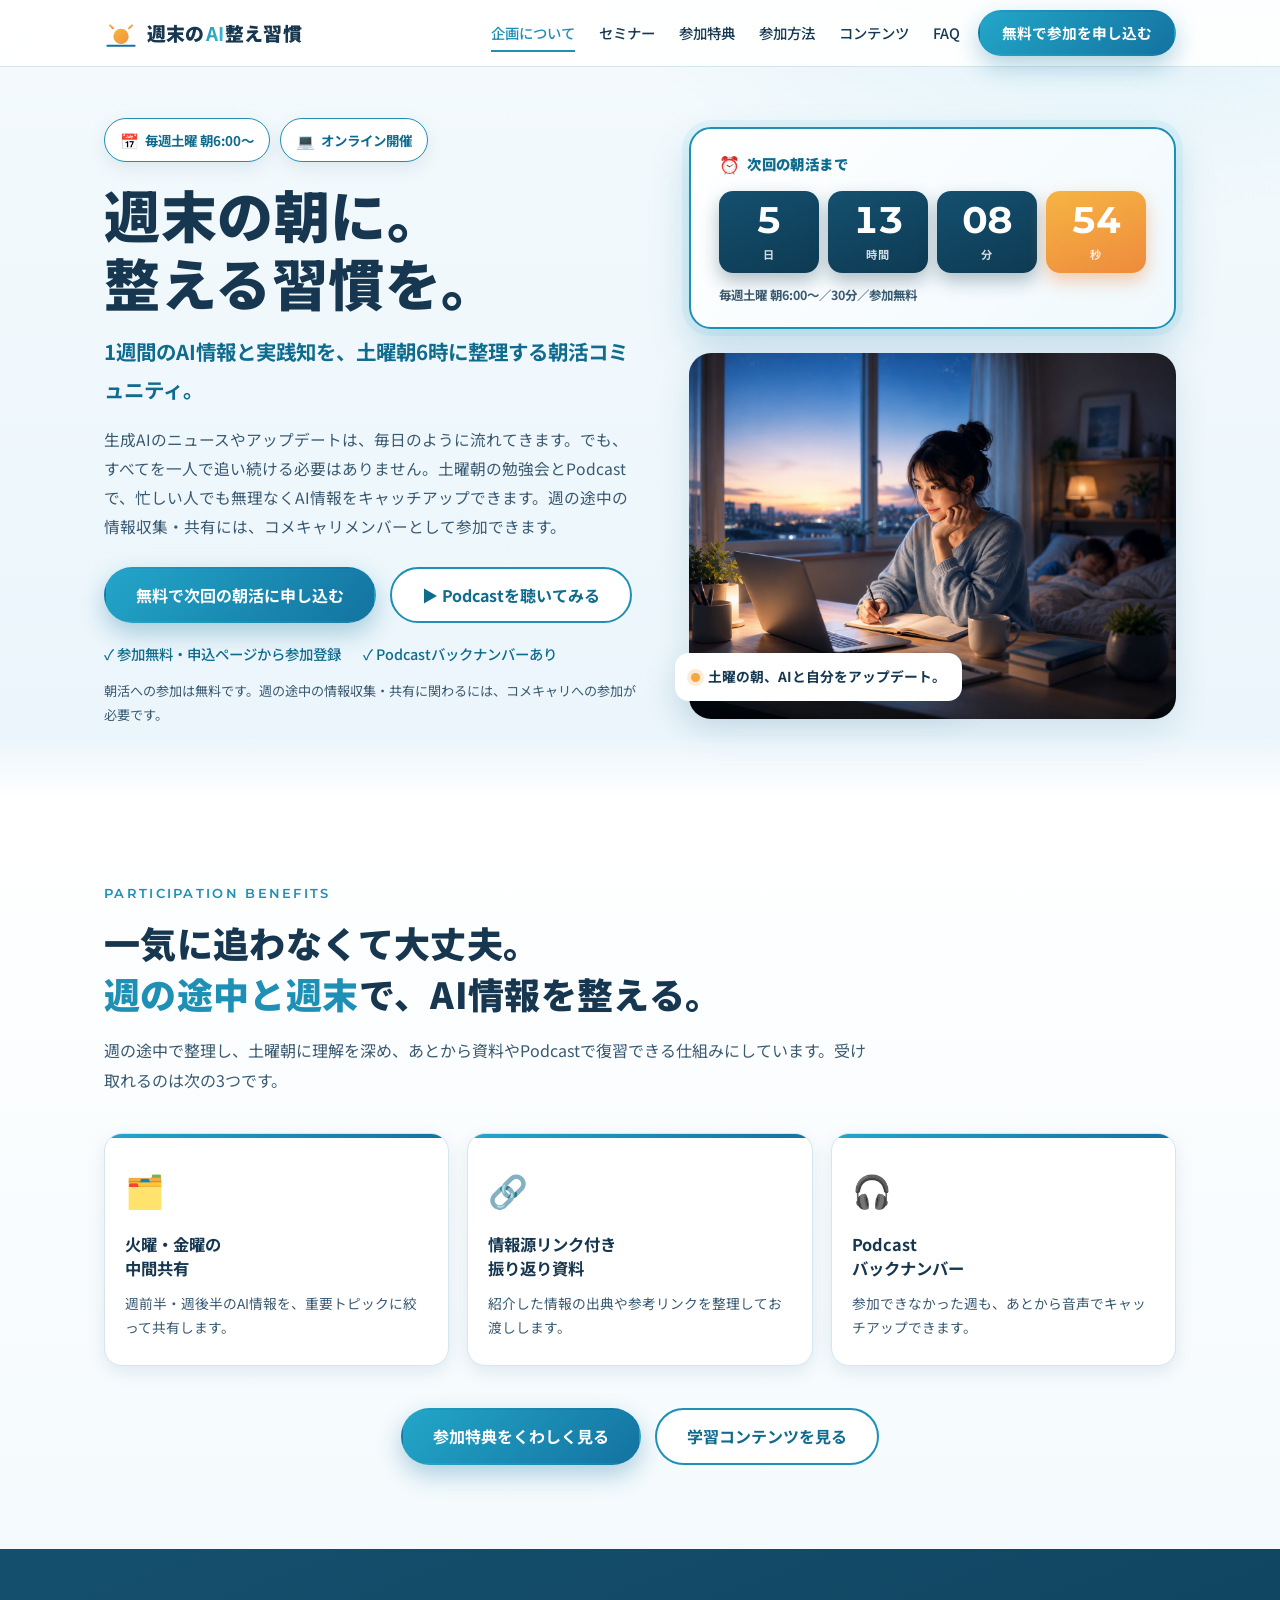
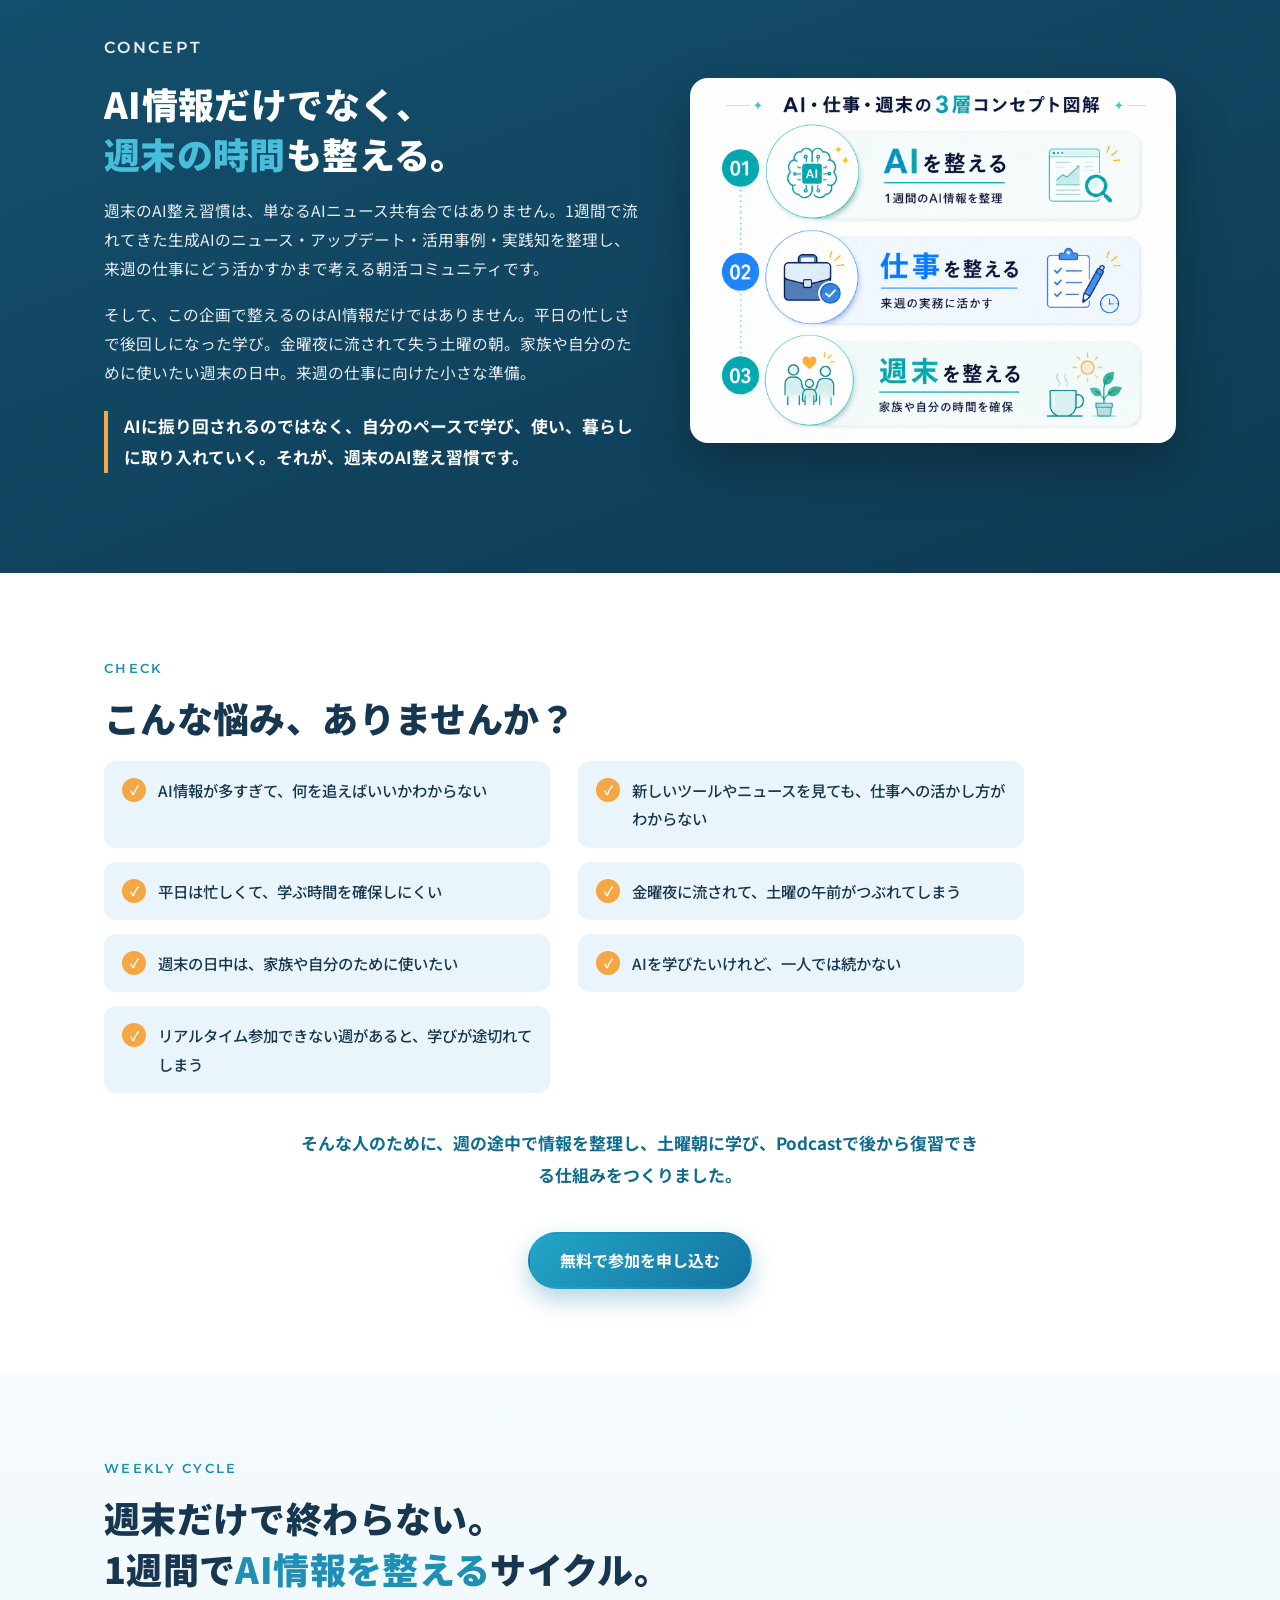
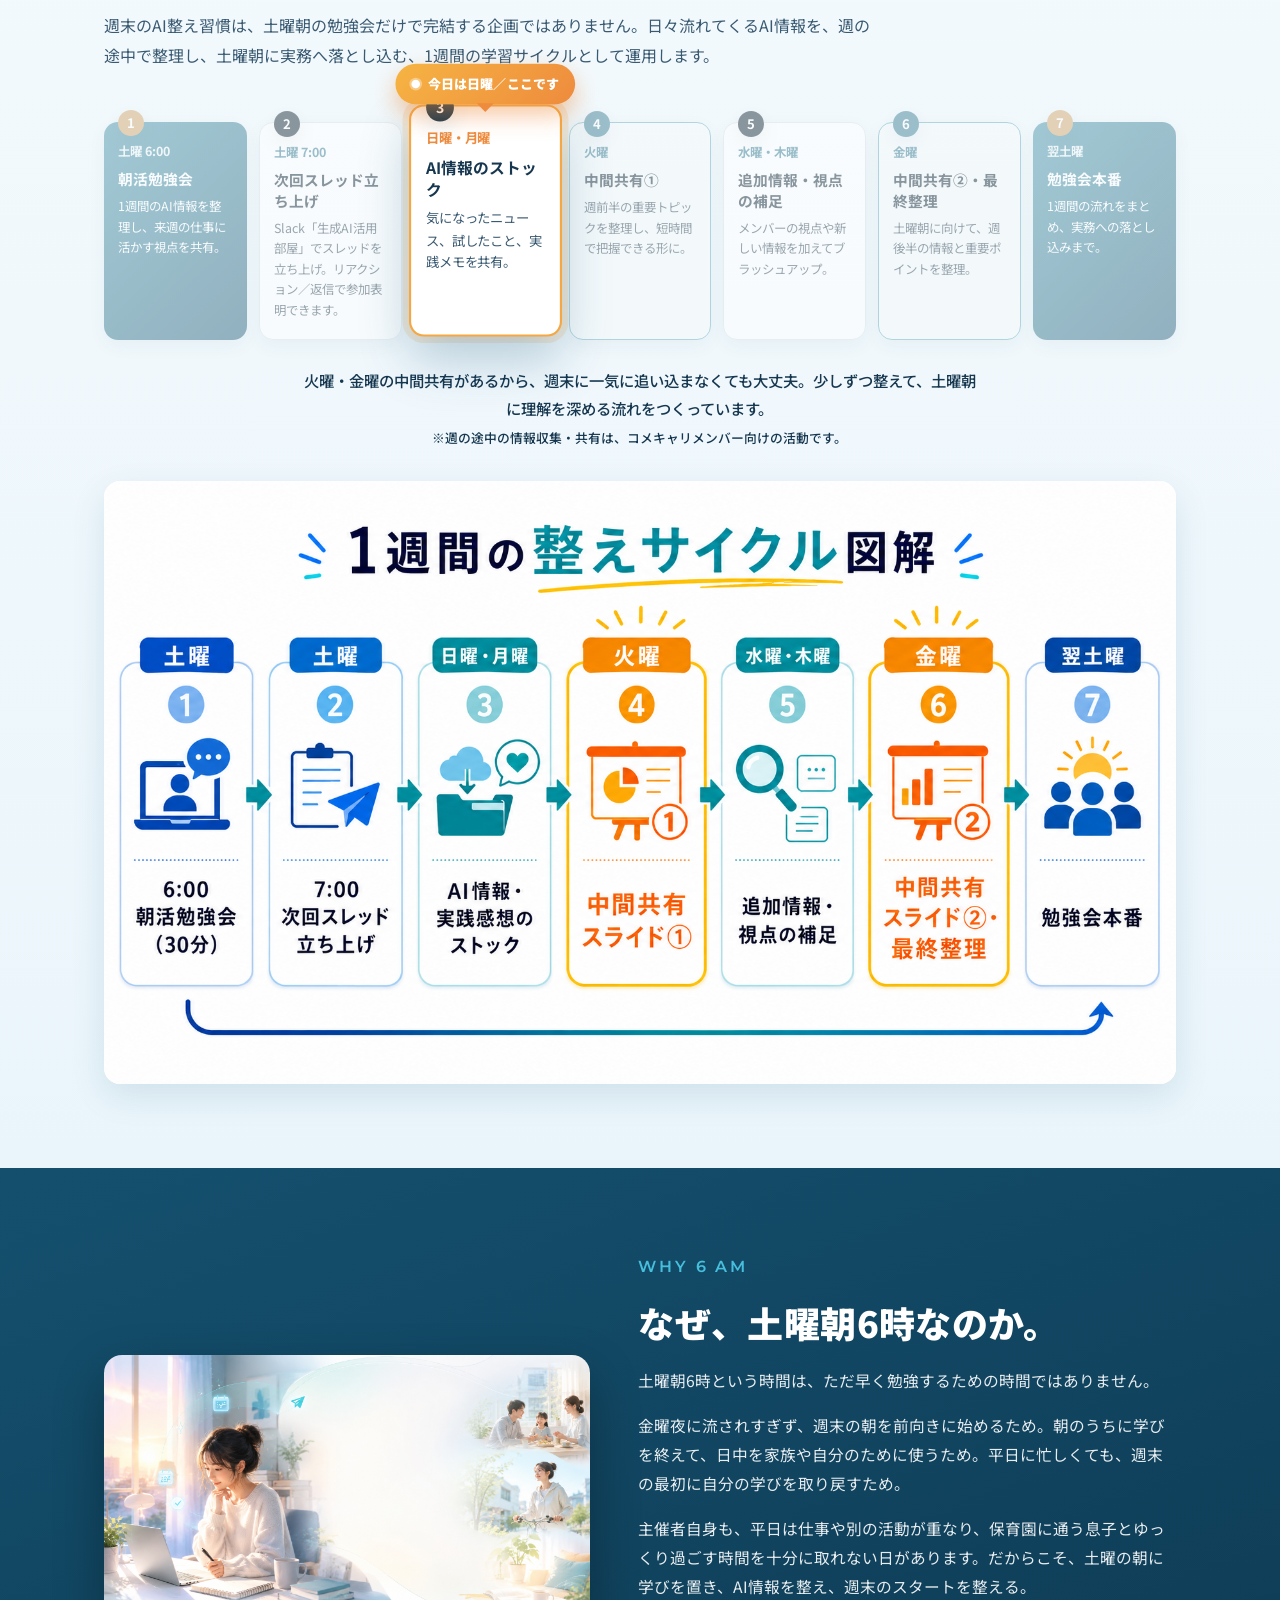
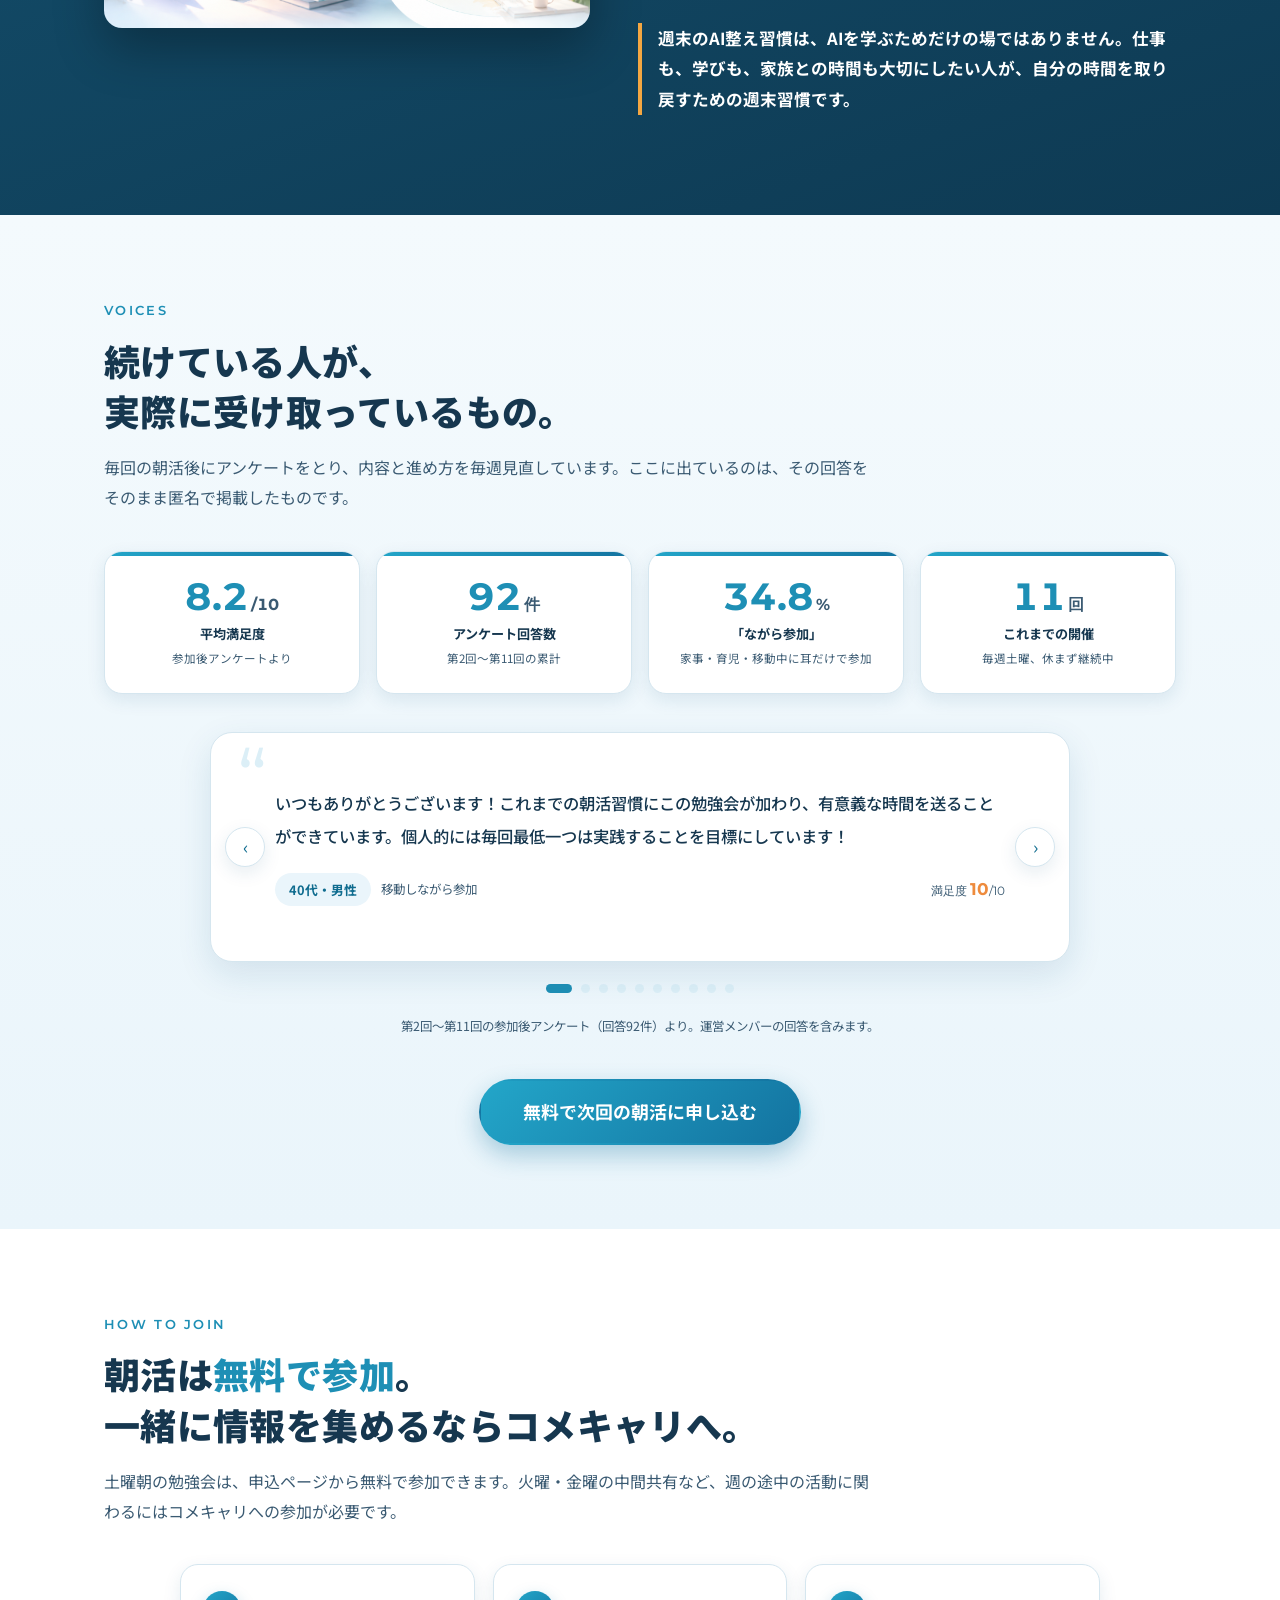
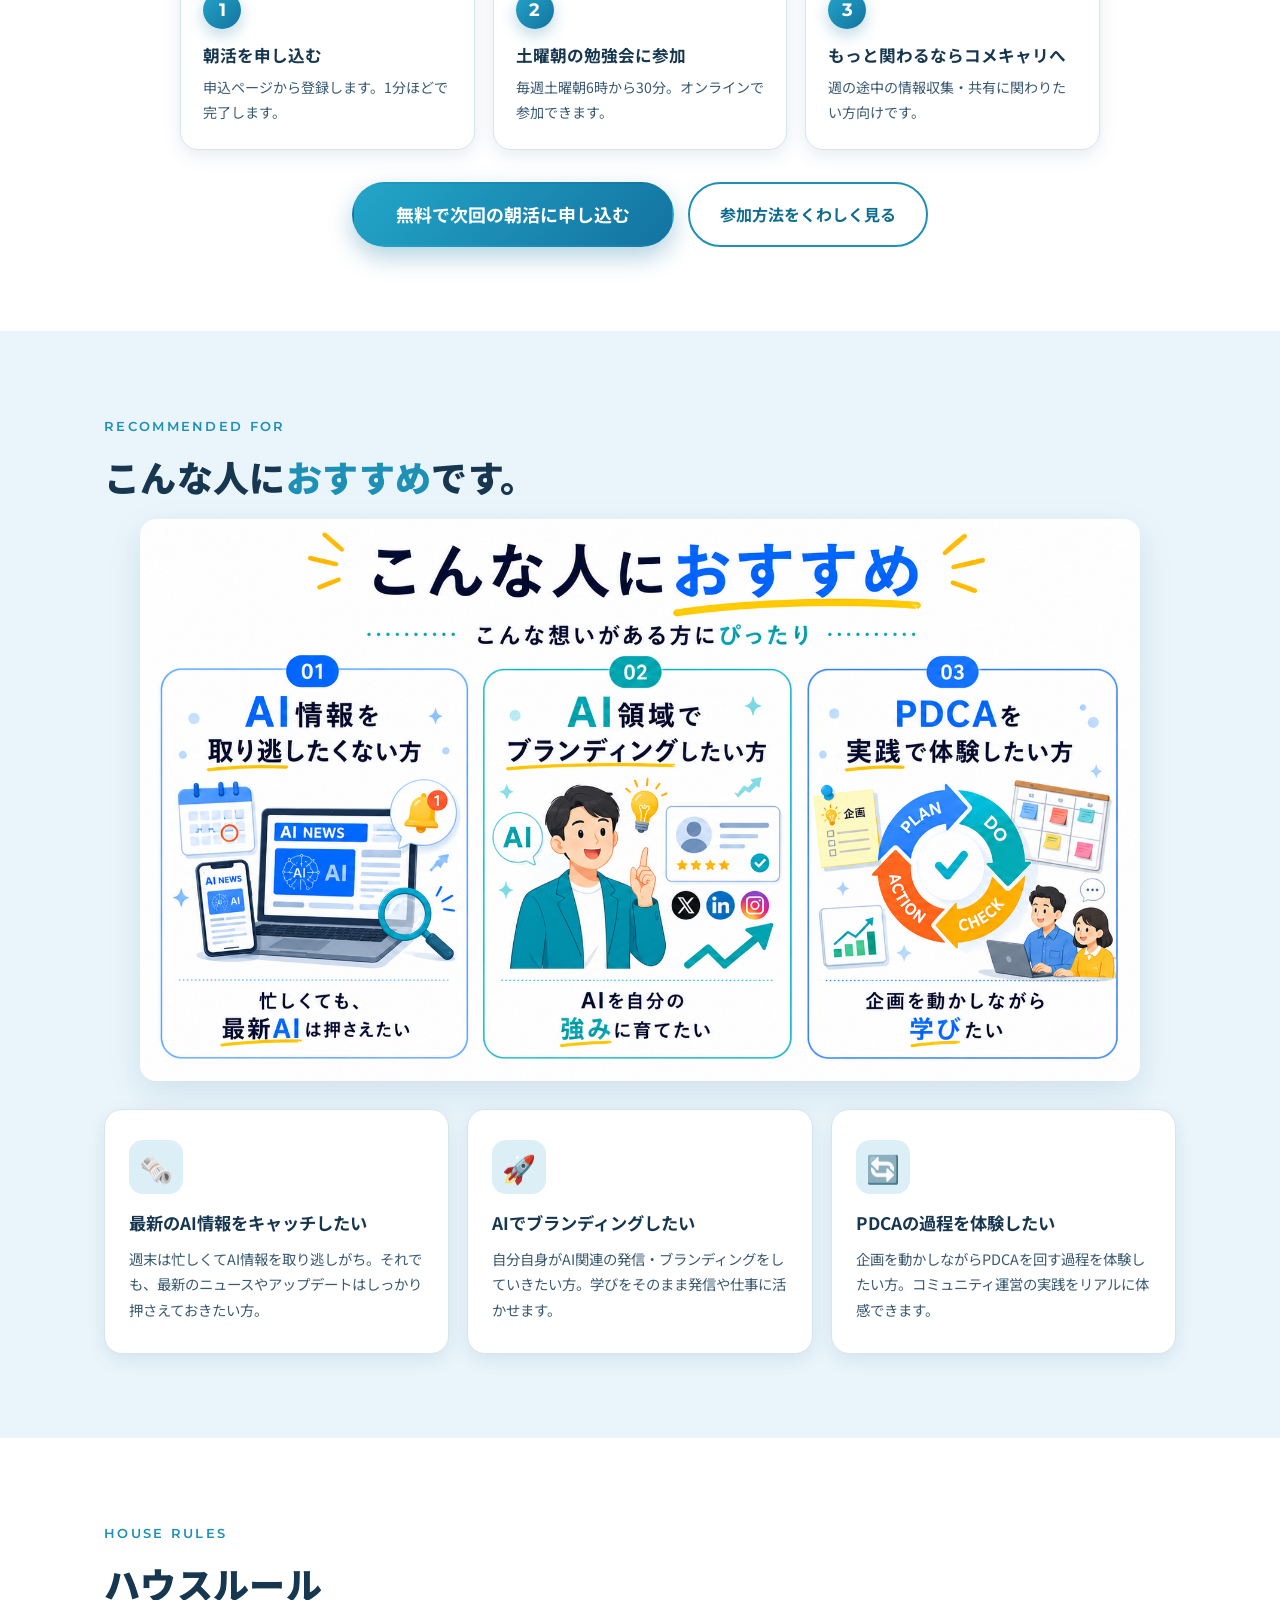
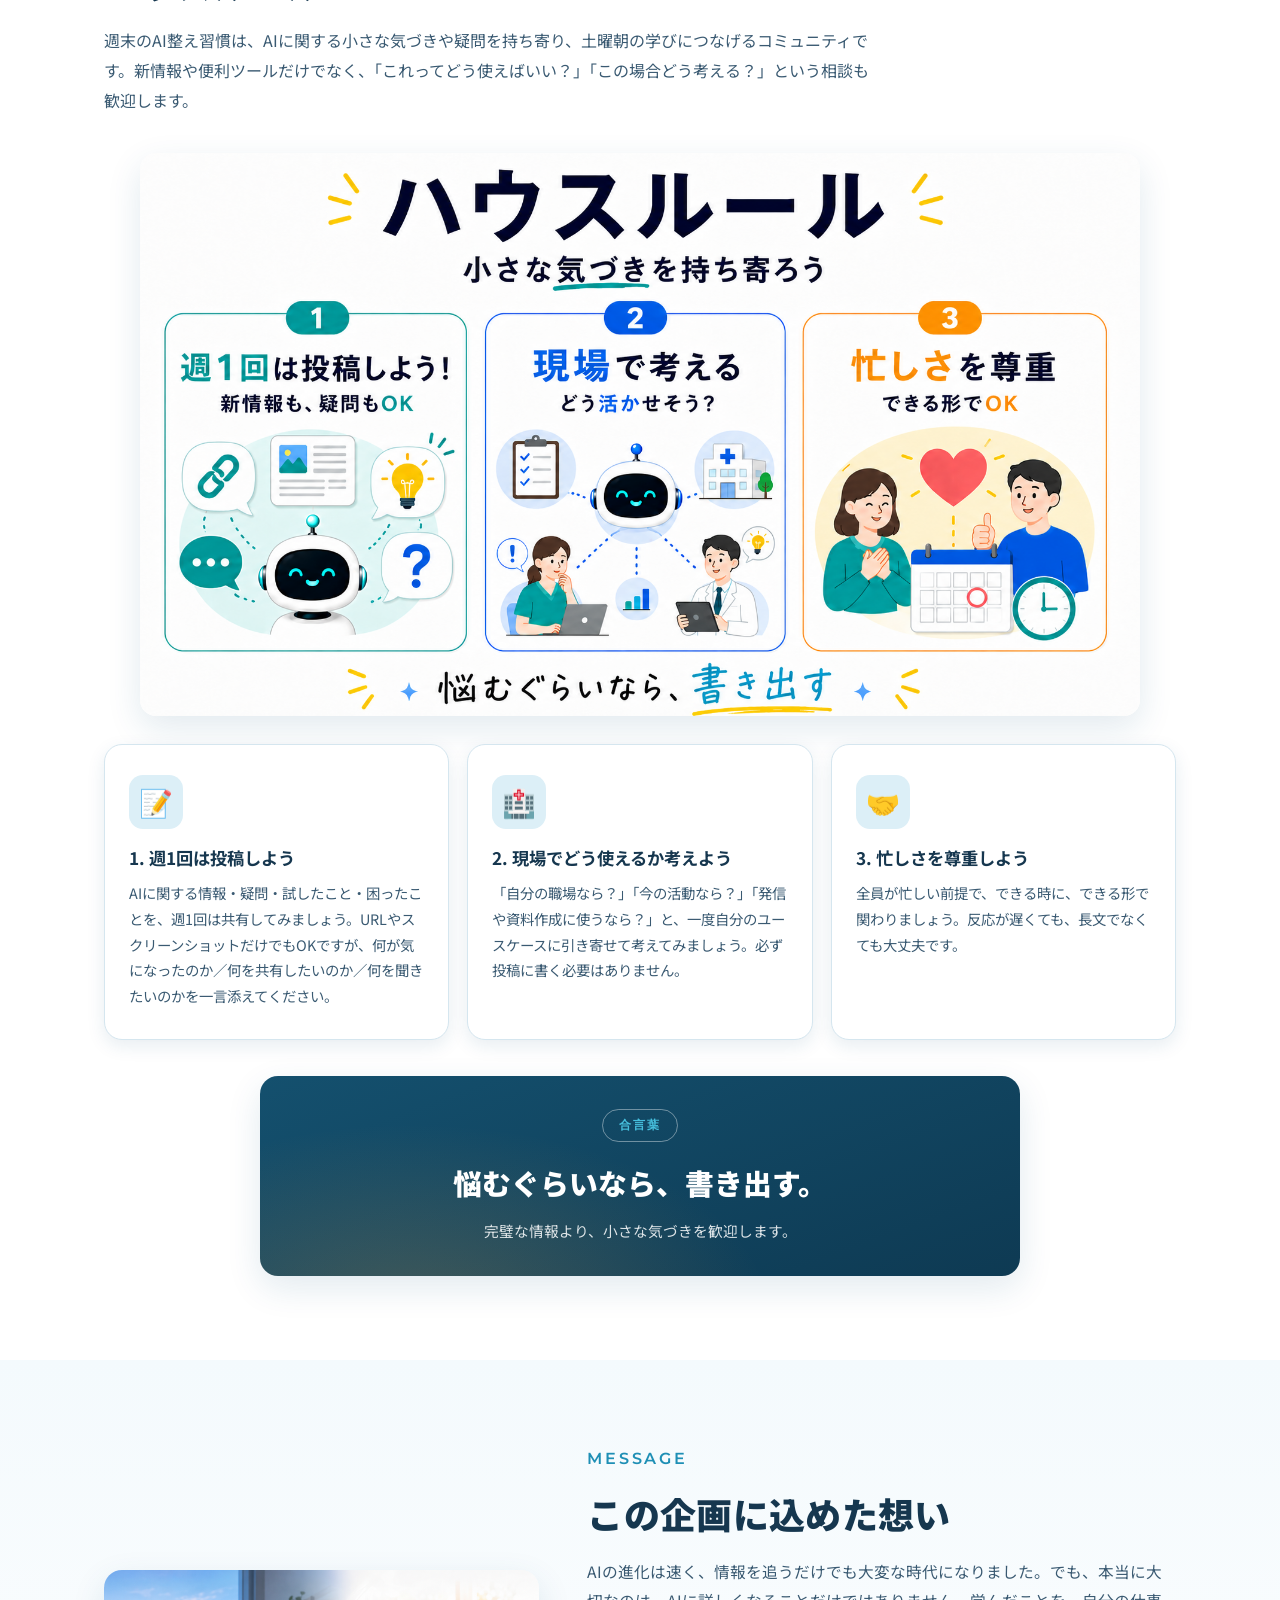
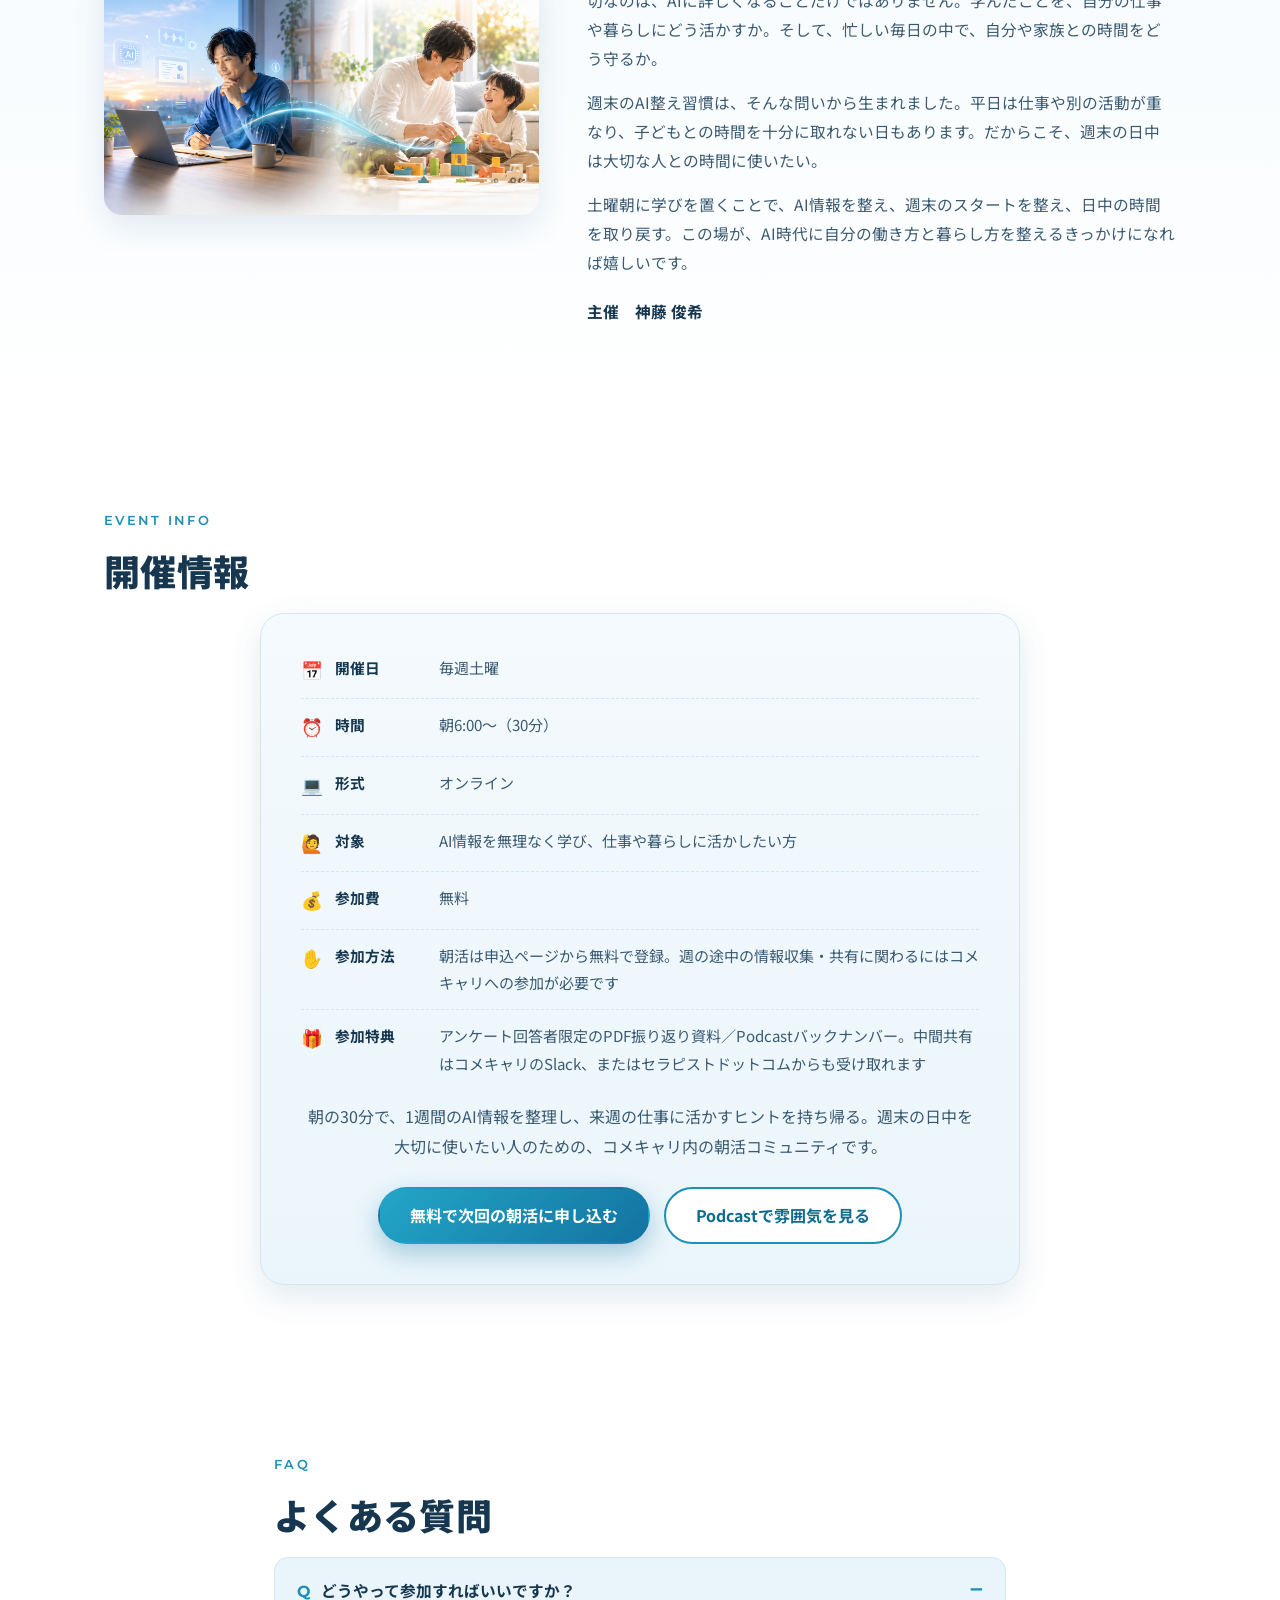
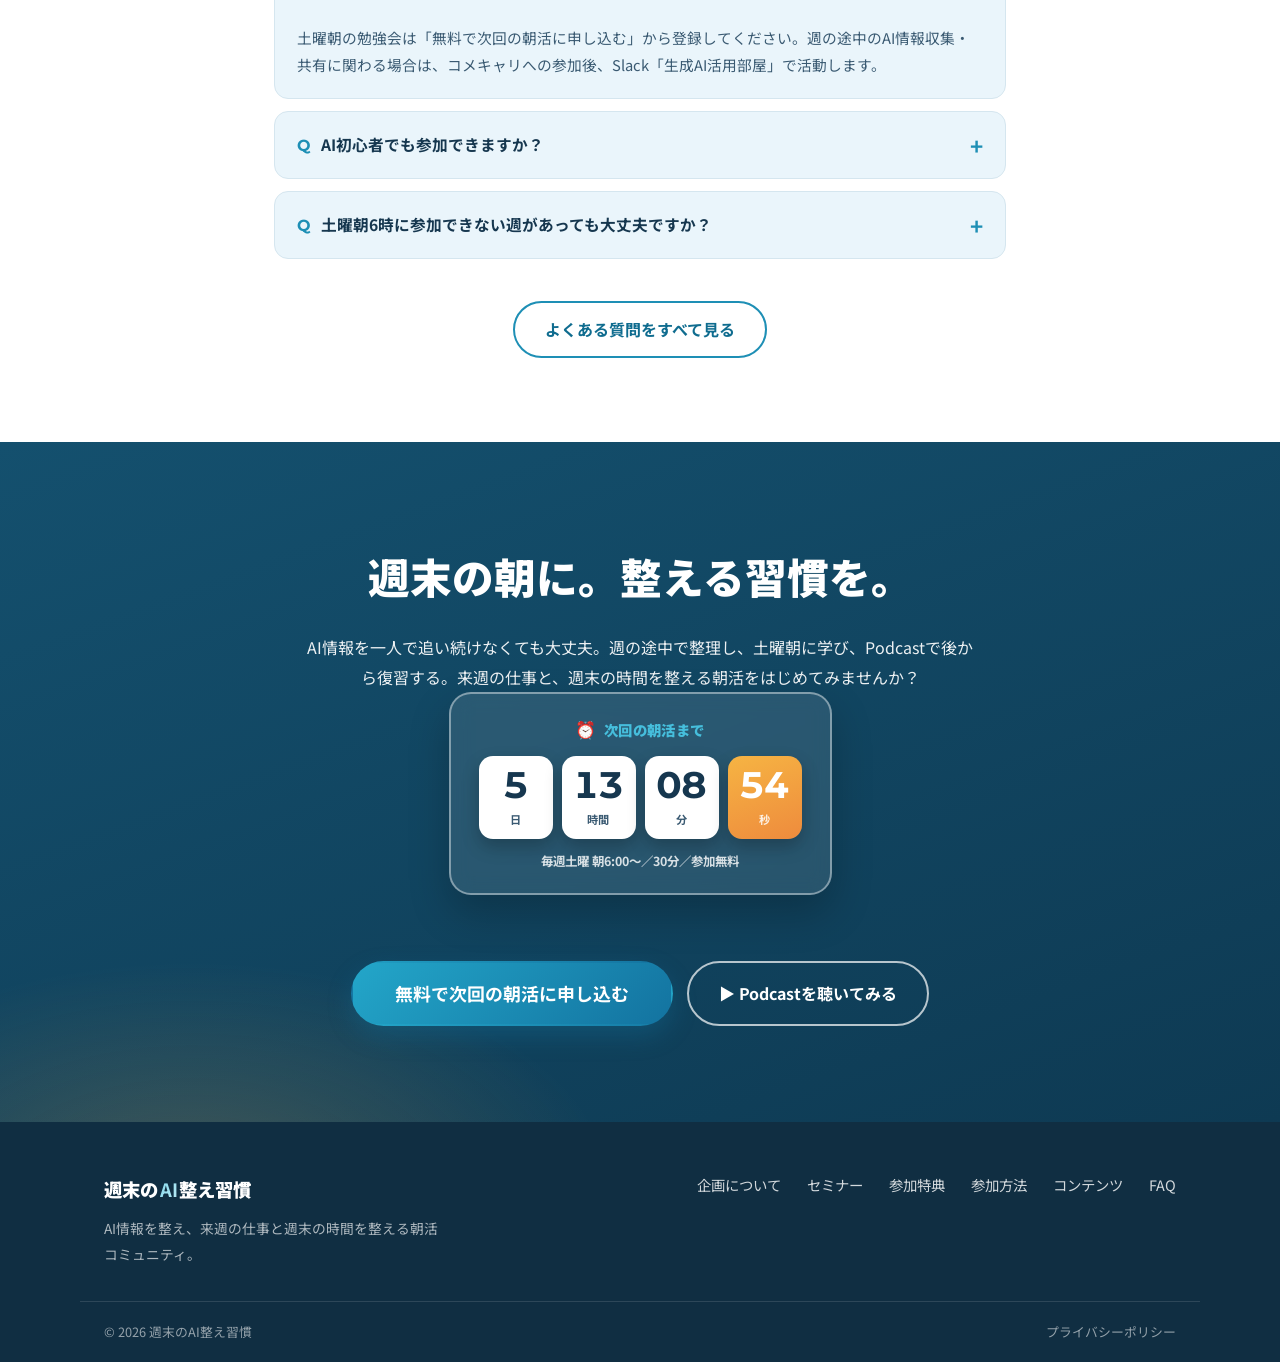
==== commit d73f7d42: "Update index.html" ====
--- a/index.html
+++ b/index.html
@@ -24,7 +24,7 @@
 <link rel="preconnect" href="https://fonts.googleapis.com">
 <link rel="preconnect" href="https://fonts.gstatic.com" crossorigin>
 <link href="https://fonts.googleapis.com/css2?family=Noto+Sans+JP:wght@400;500;700;900&family=Montserrat:wght@500;600;700&display=swap" rel="stylesheet">
-<link rel="stylesheet" href="styles.css">
+<link rel="stylesheet" href="styles.css?v=20260808">
 </head>
 <body>
 
@@ -491,8 +491,8 @@
   </div>
 </footer>
 
-<script src="config.js"></script>
-<script src="common.js"></script>
-<script src="voices.js"></script>
+<script src="config.js?v=20260808"></script>
+<script src="common.js?v=20260808"></script>
+<script src="voices.js?v=20260808"></script>
 </body>
 </html>
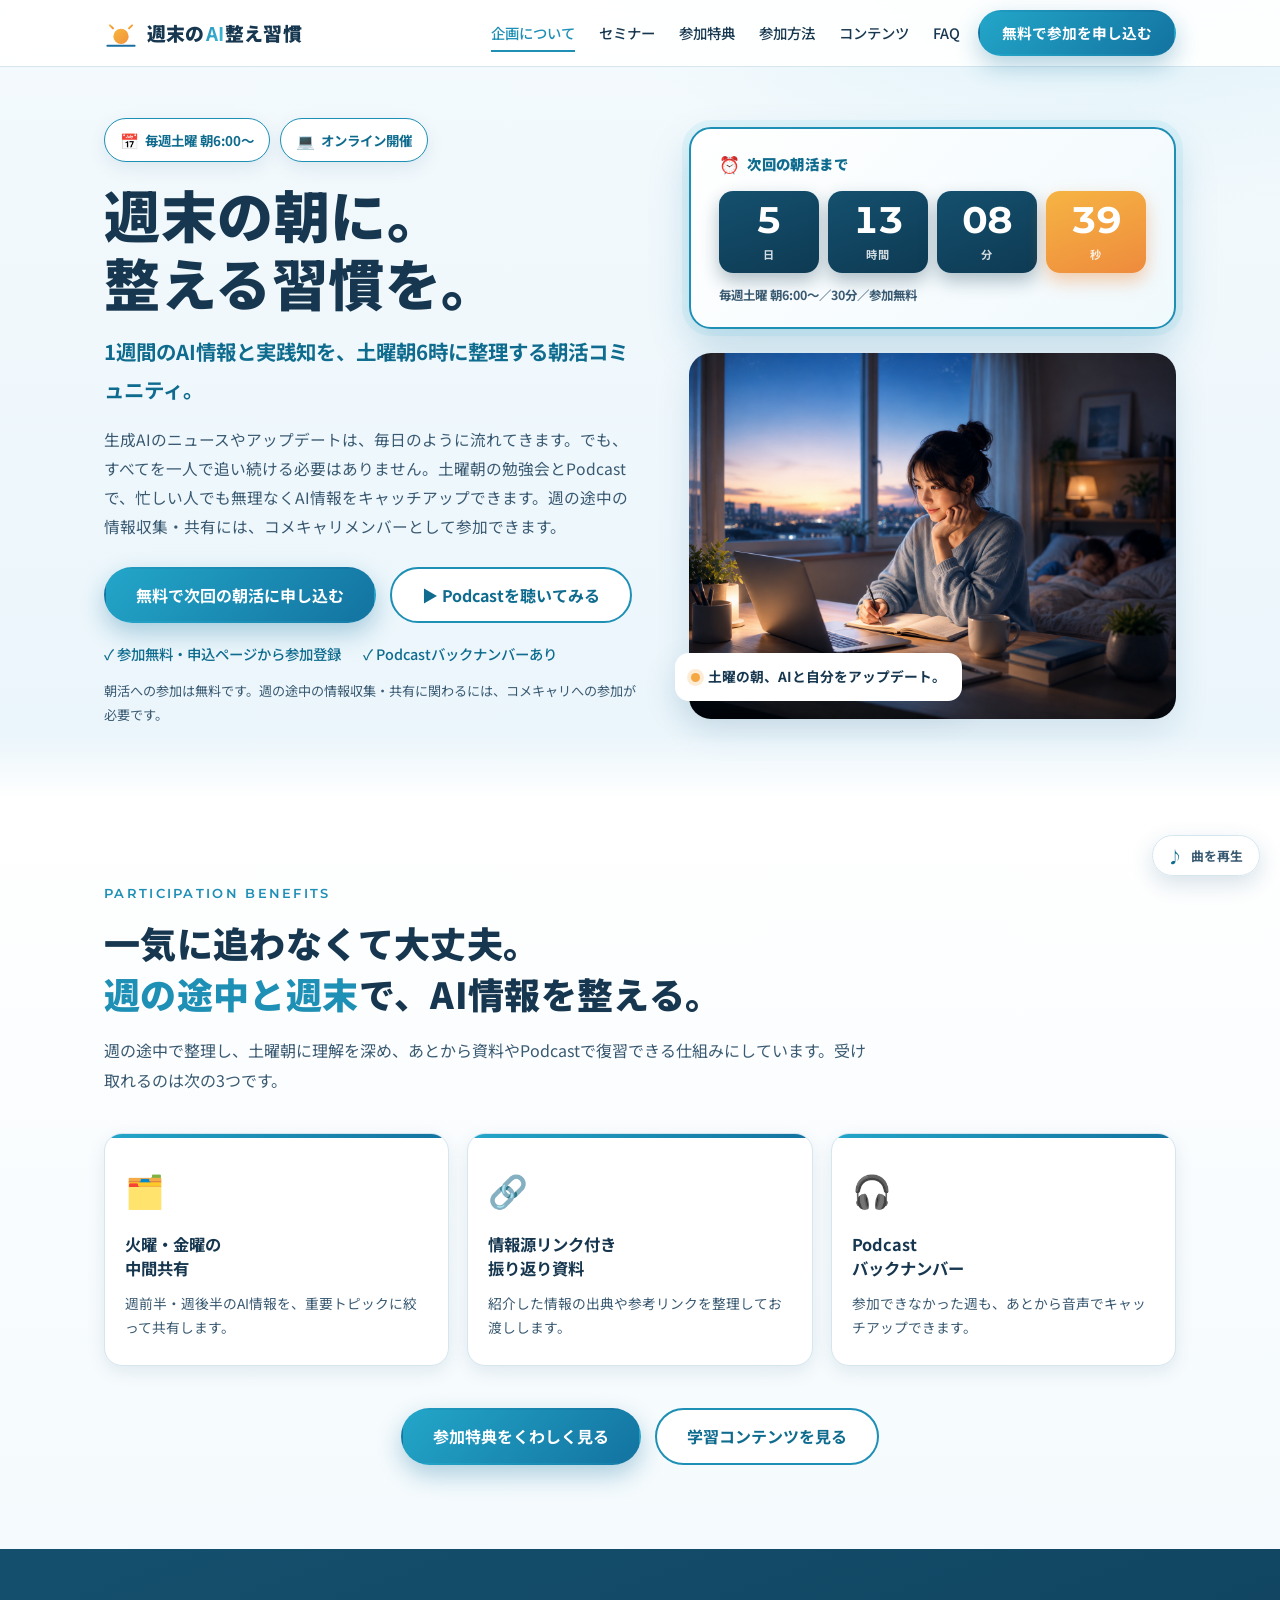
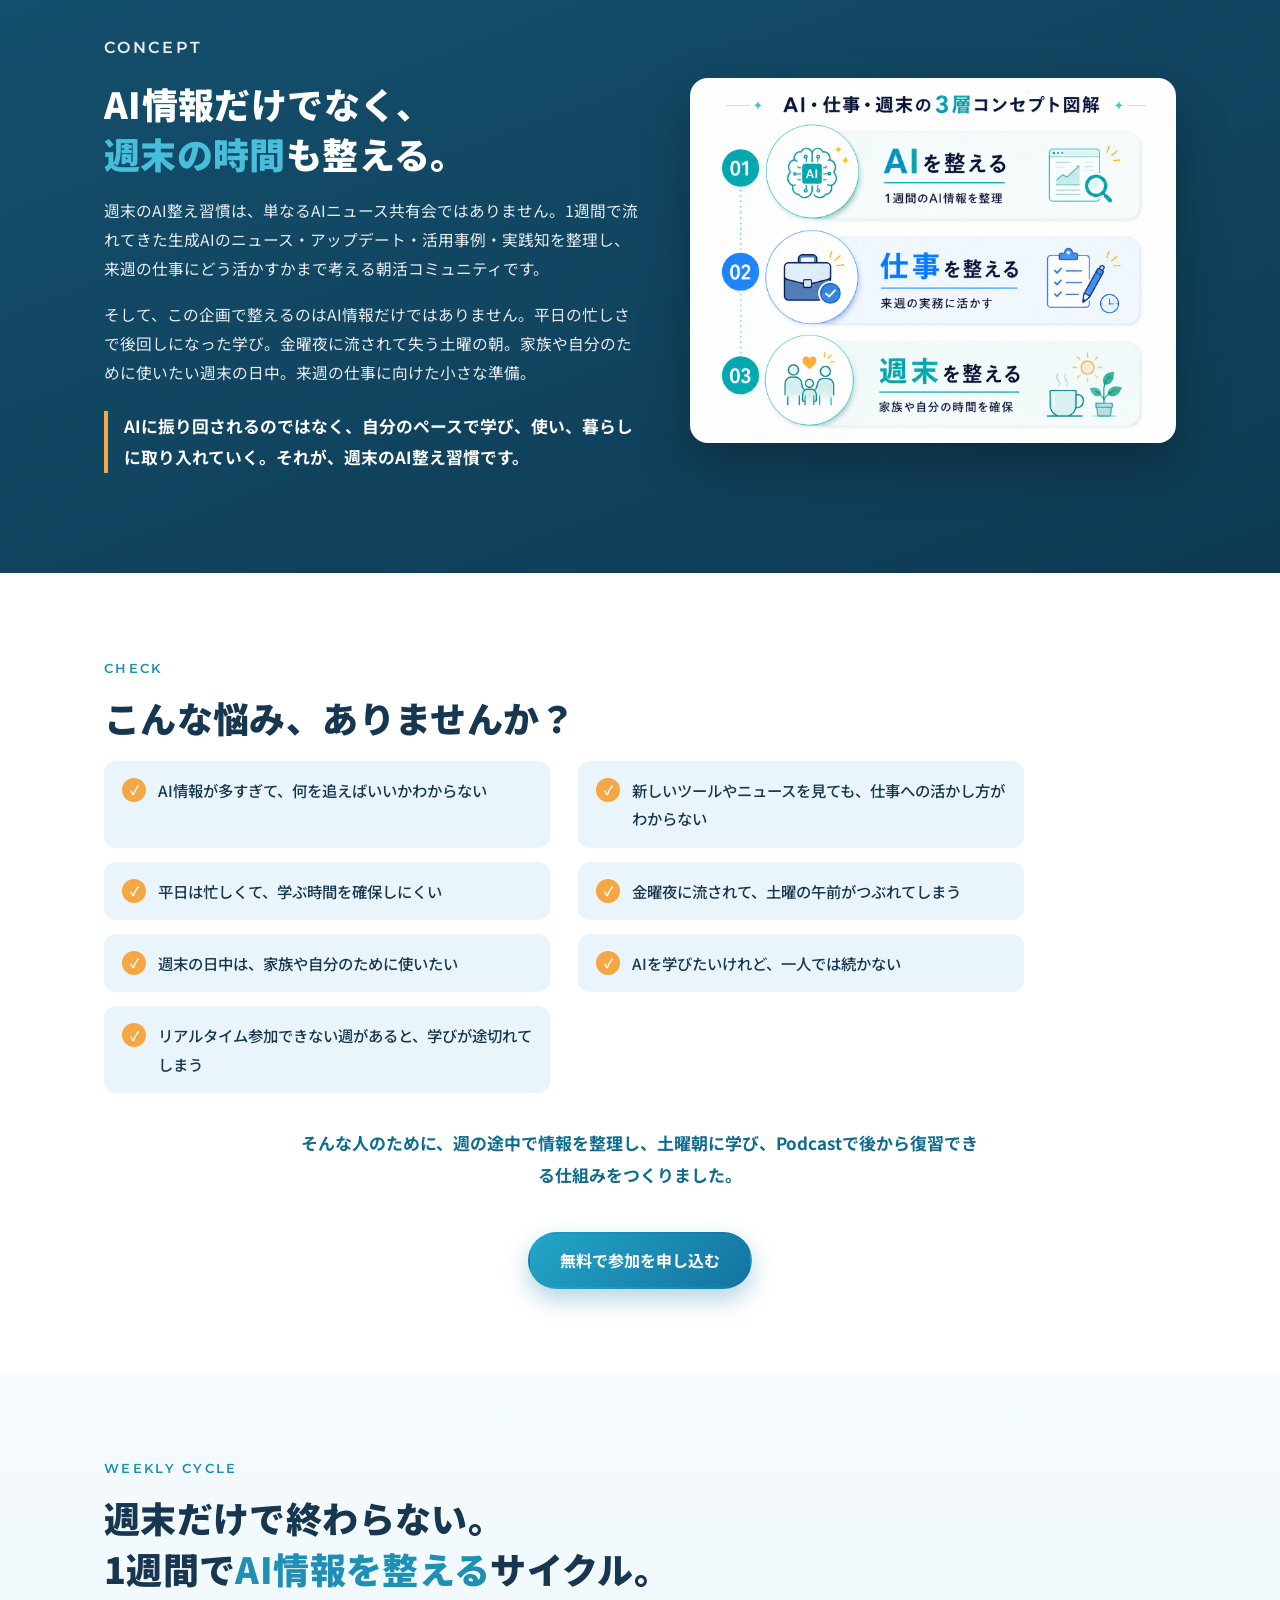
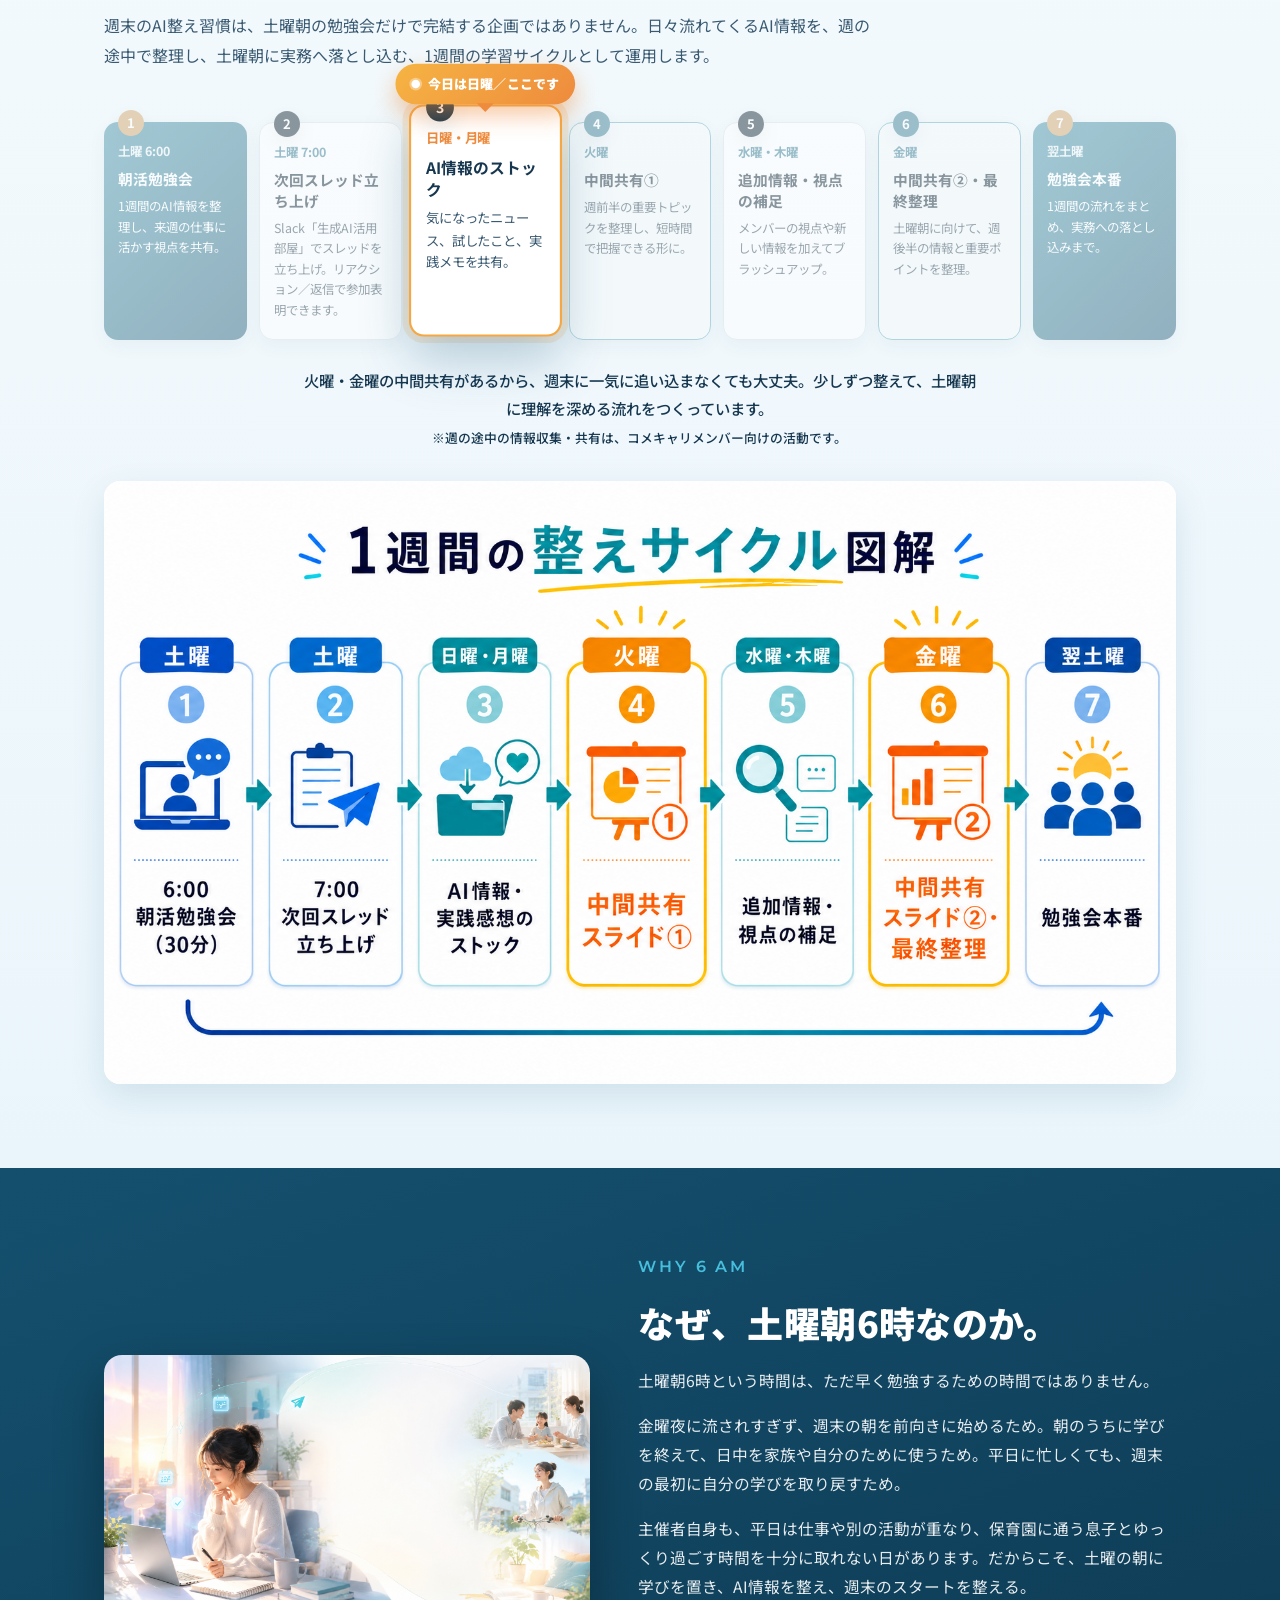
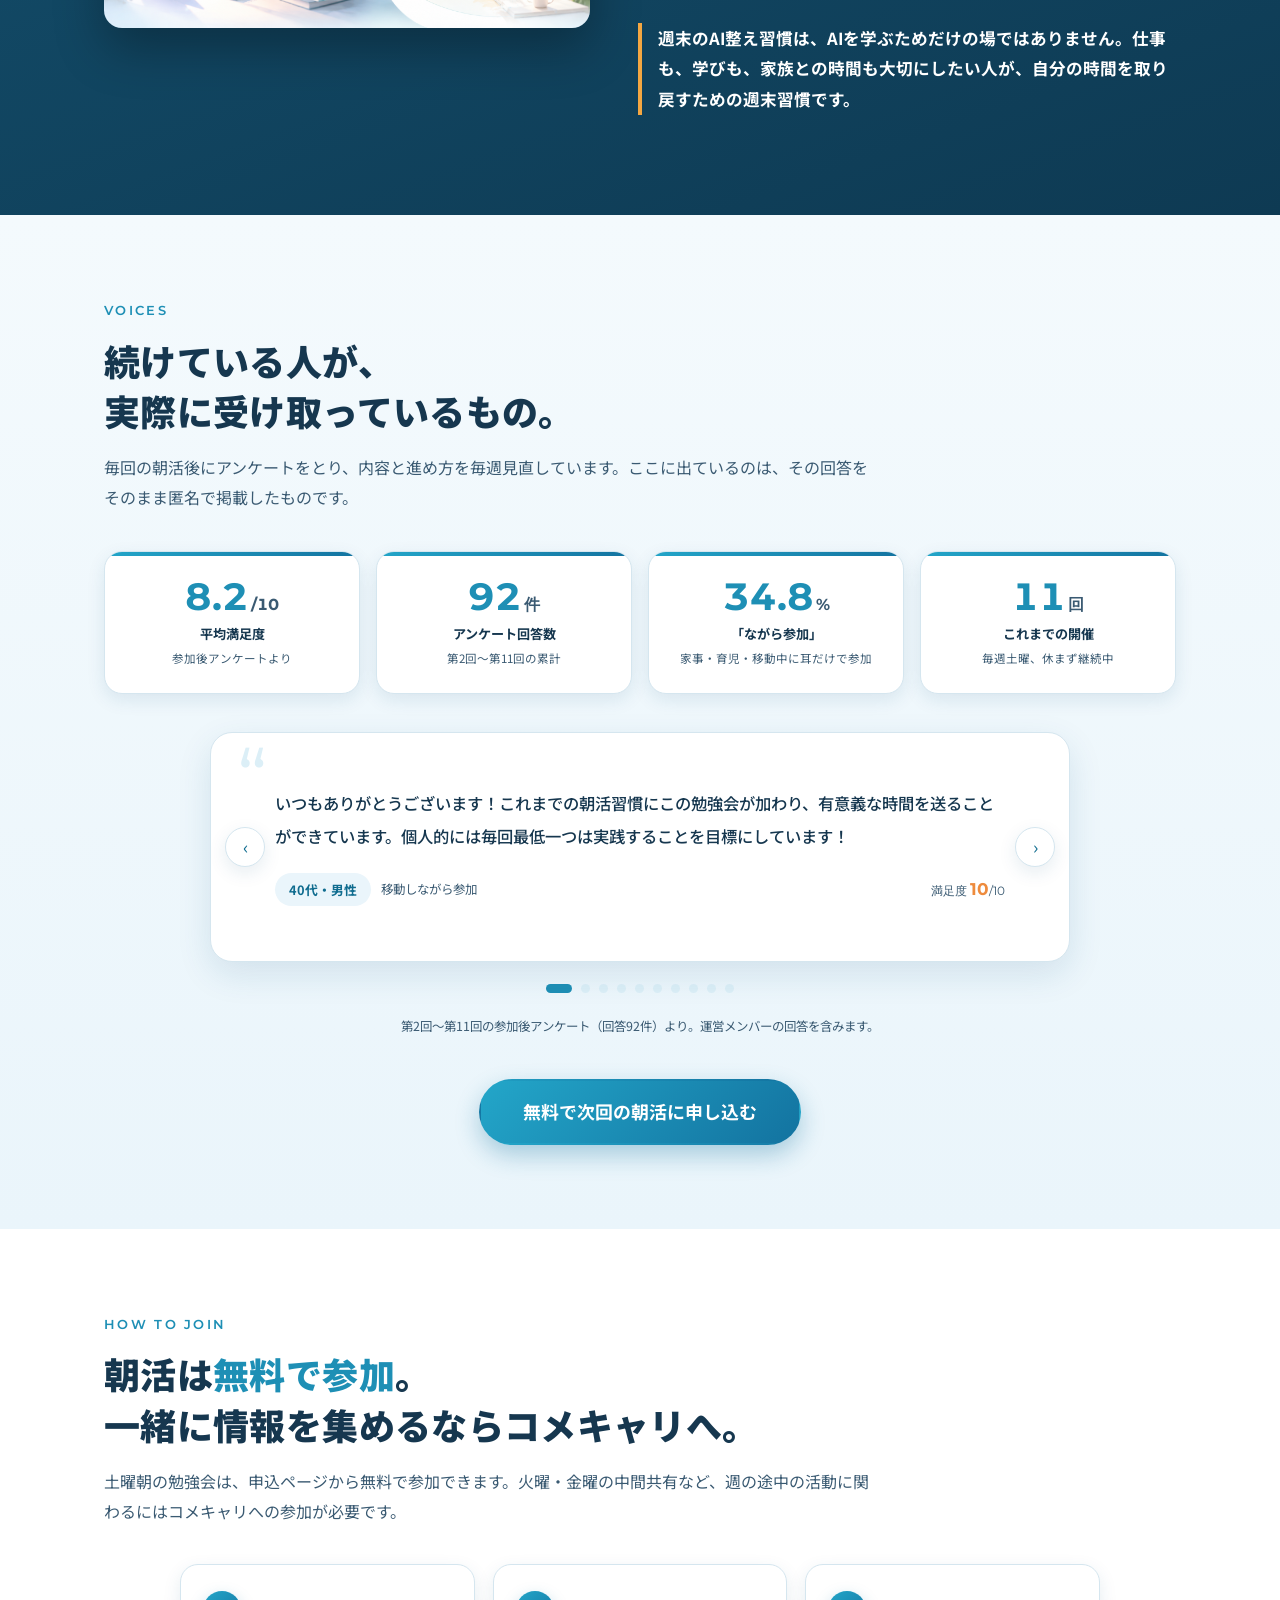
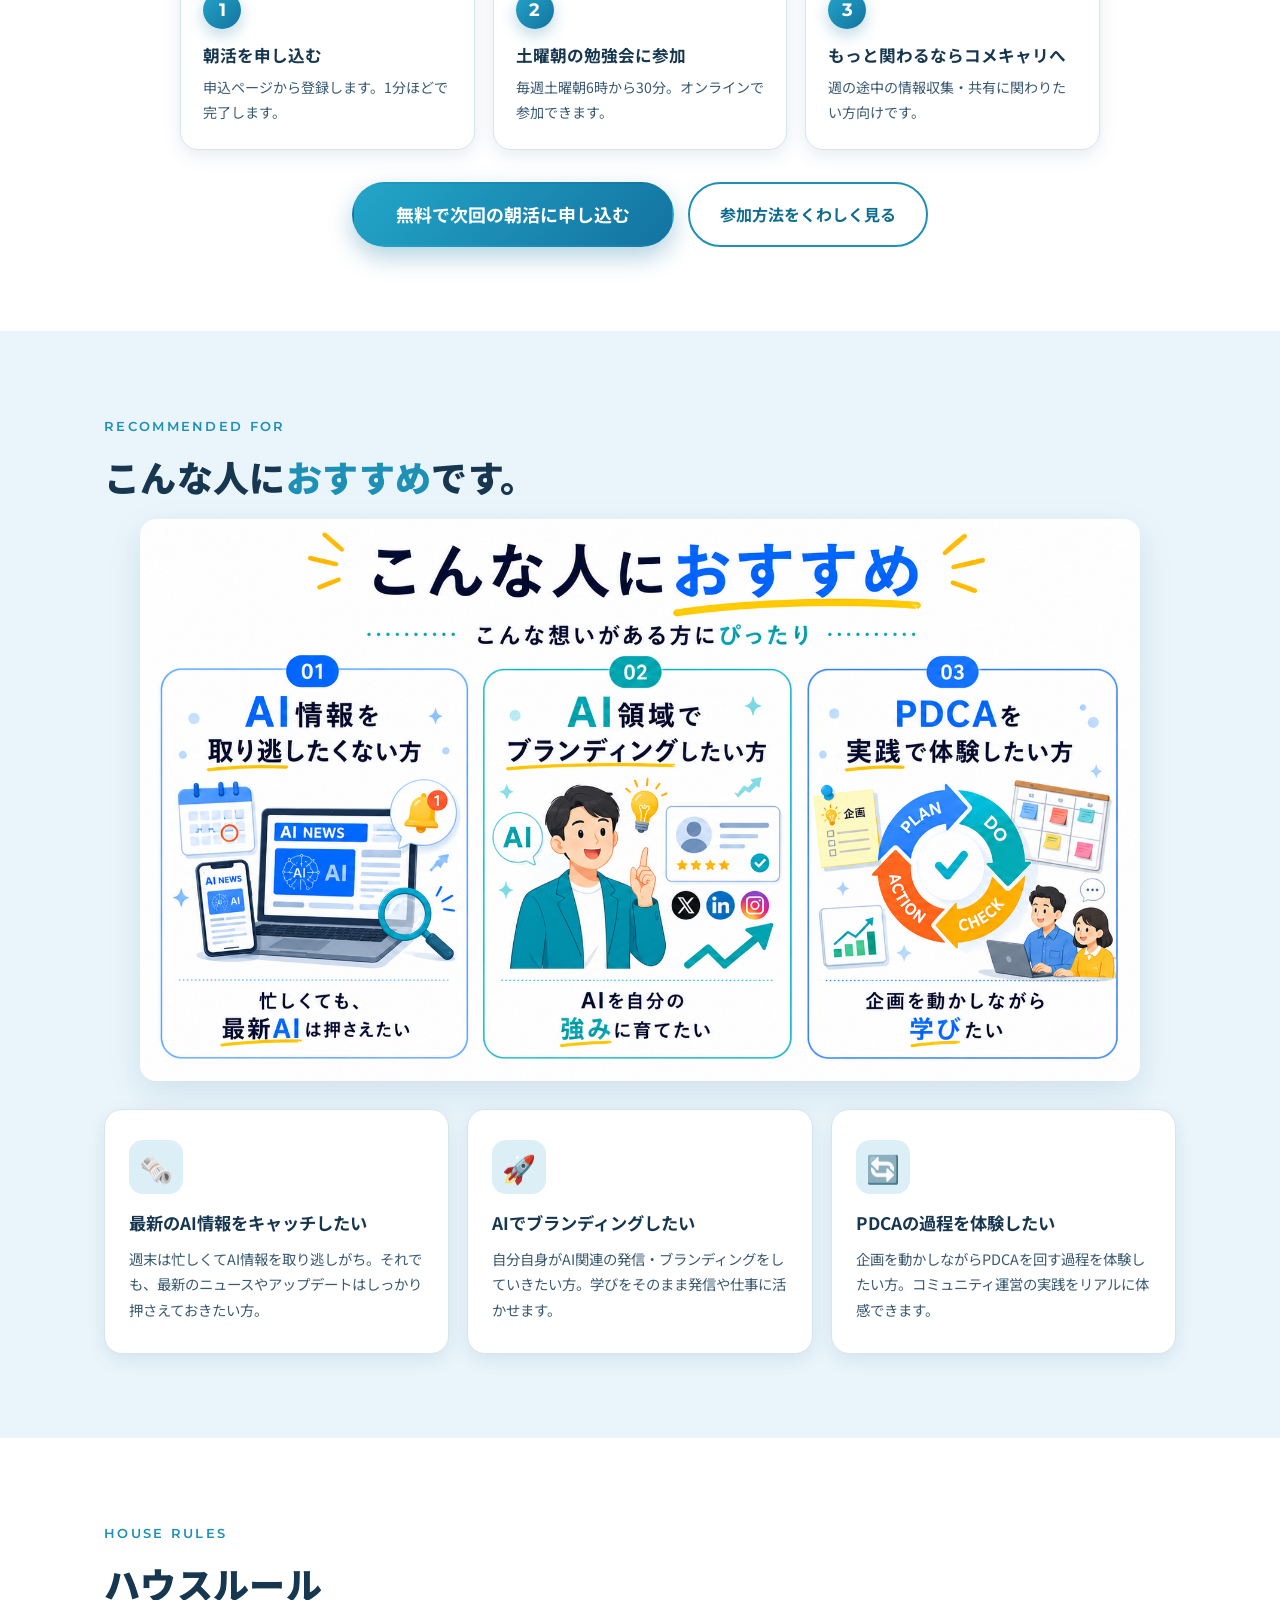
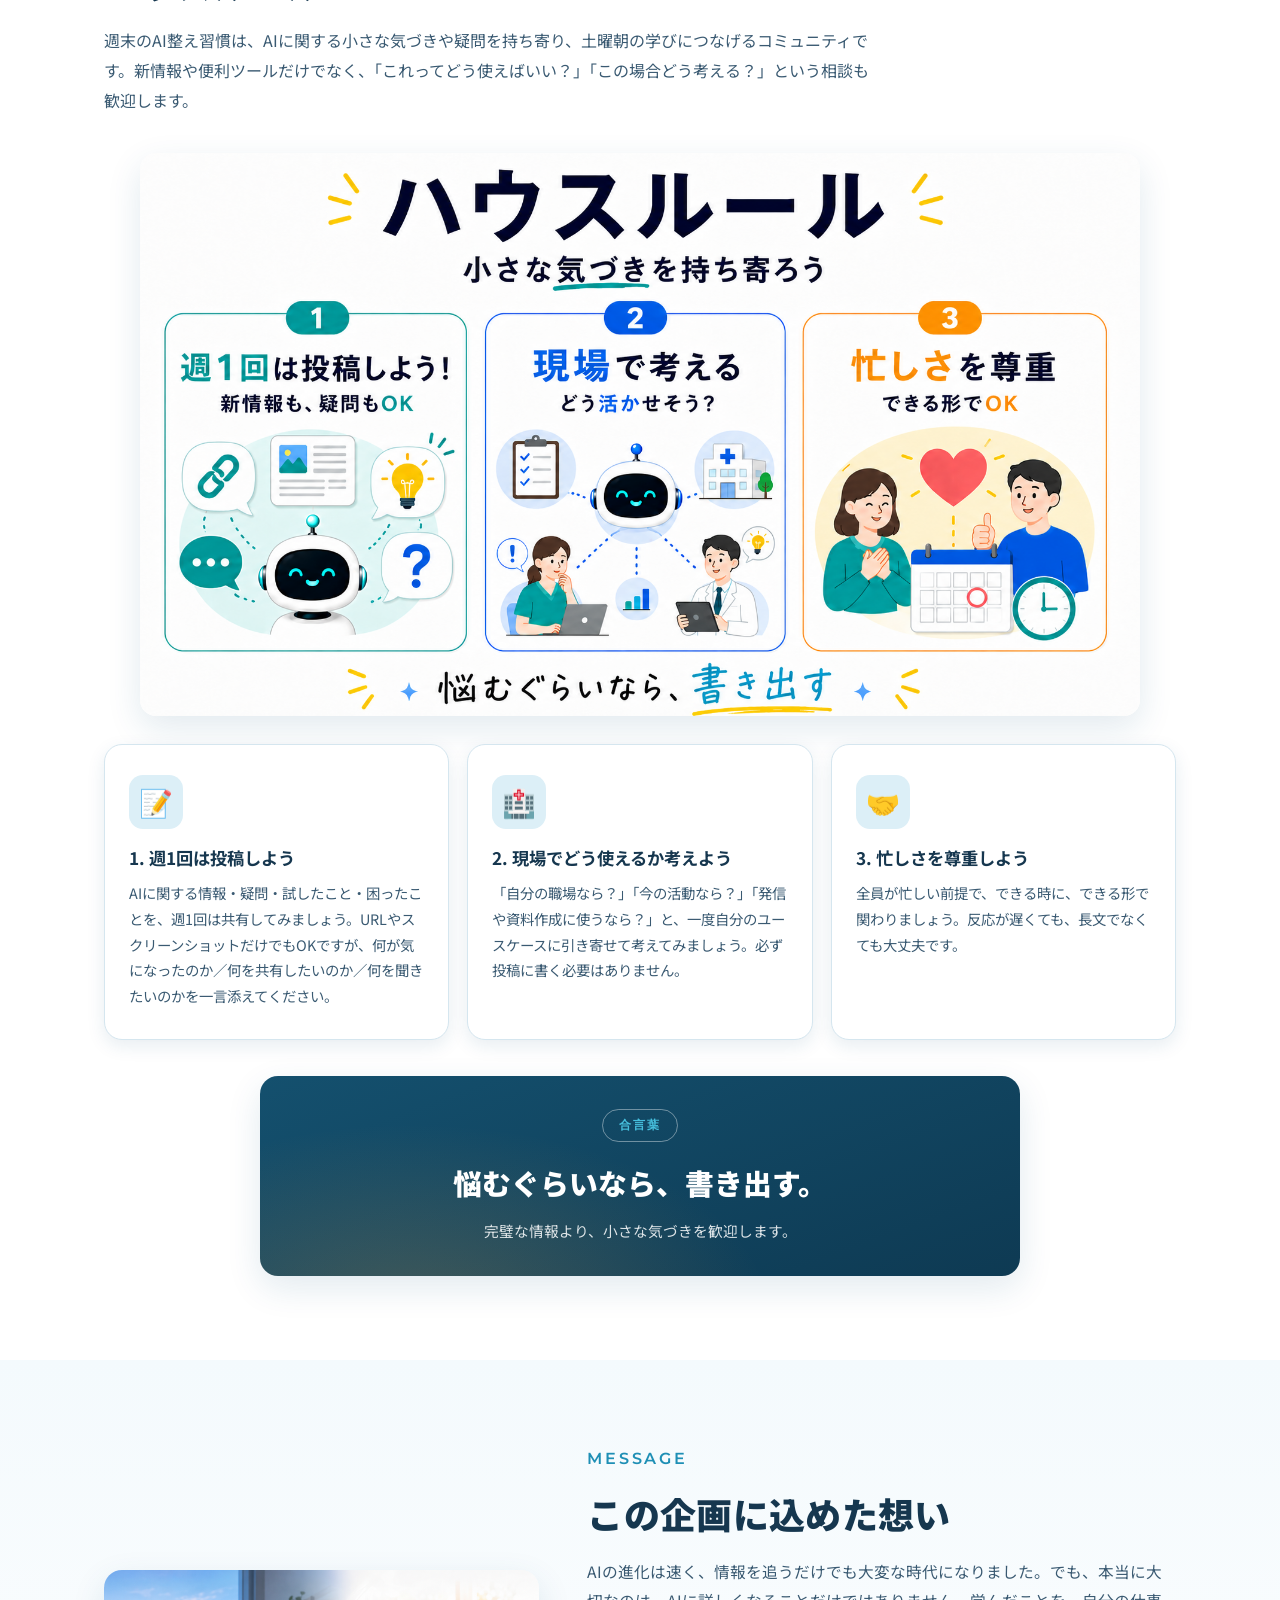
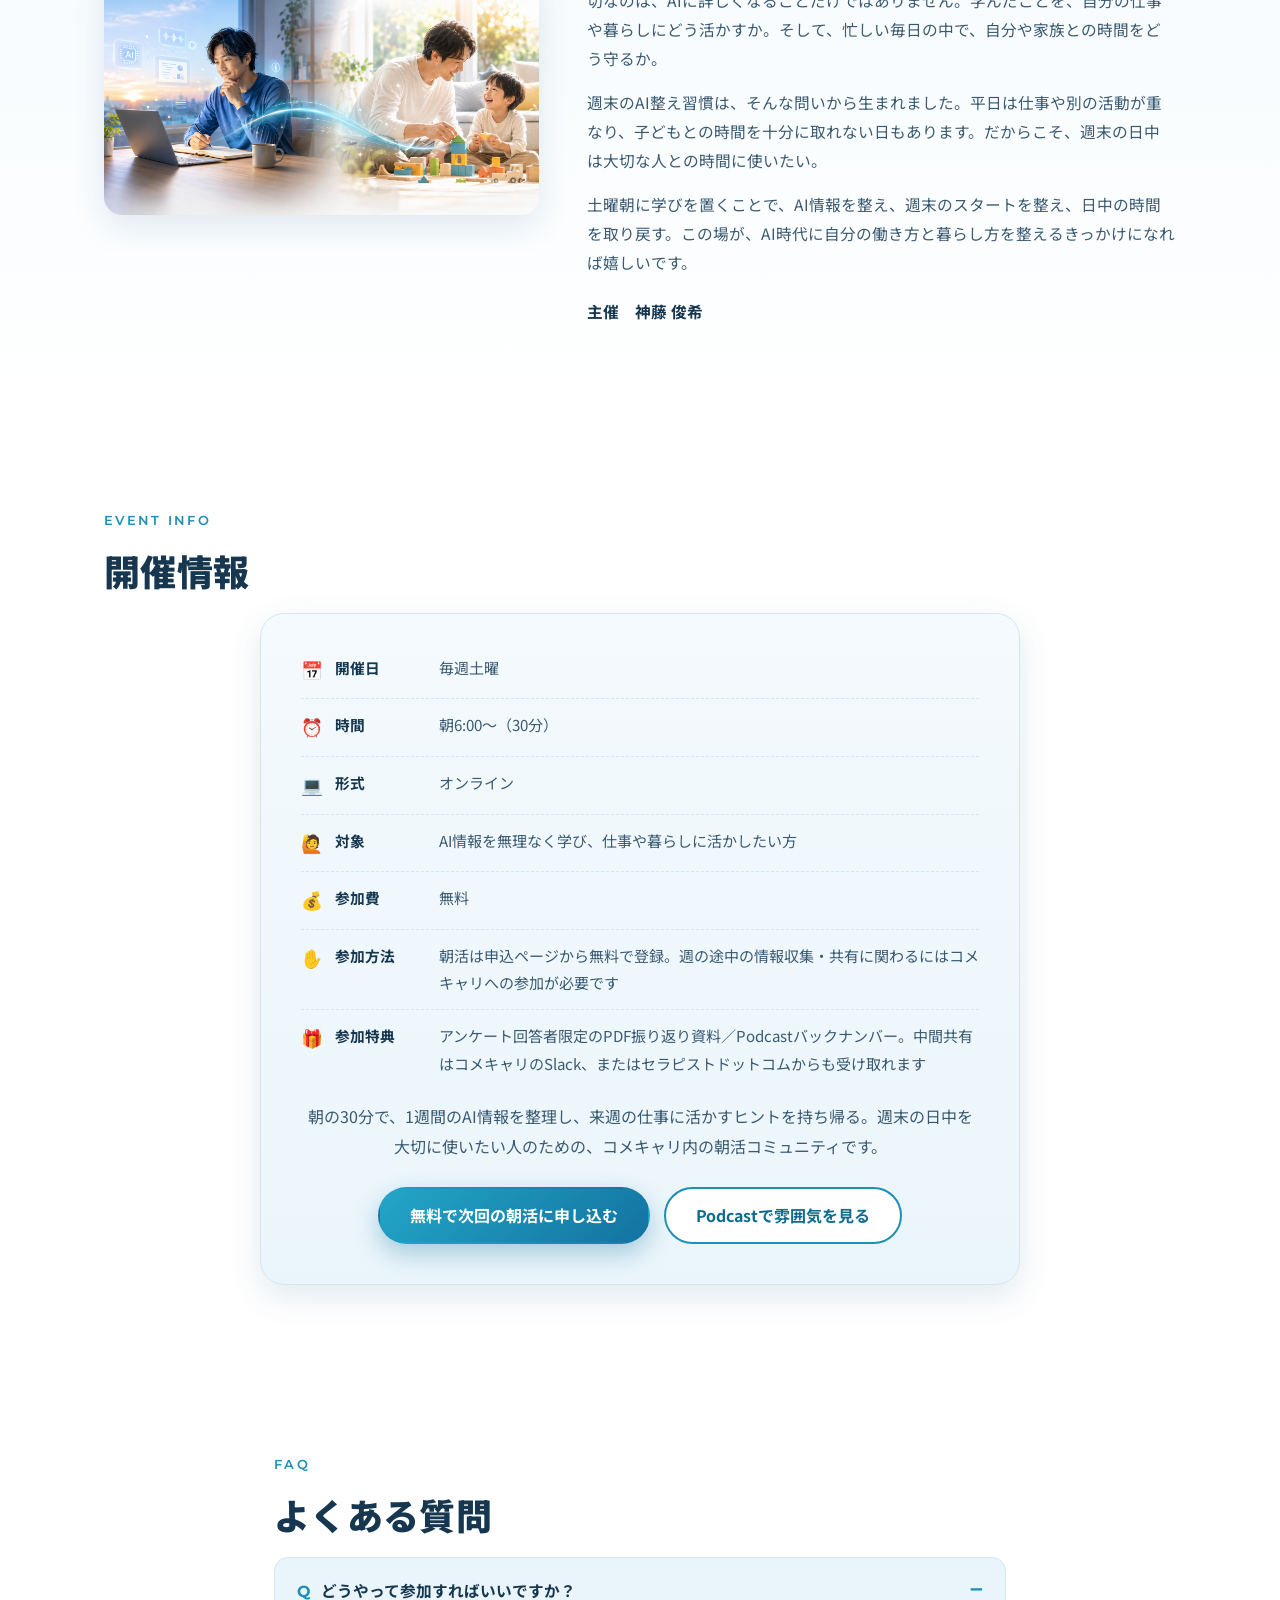
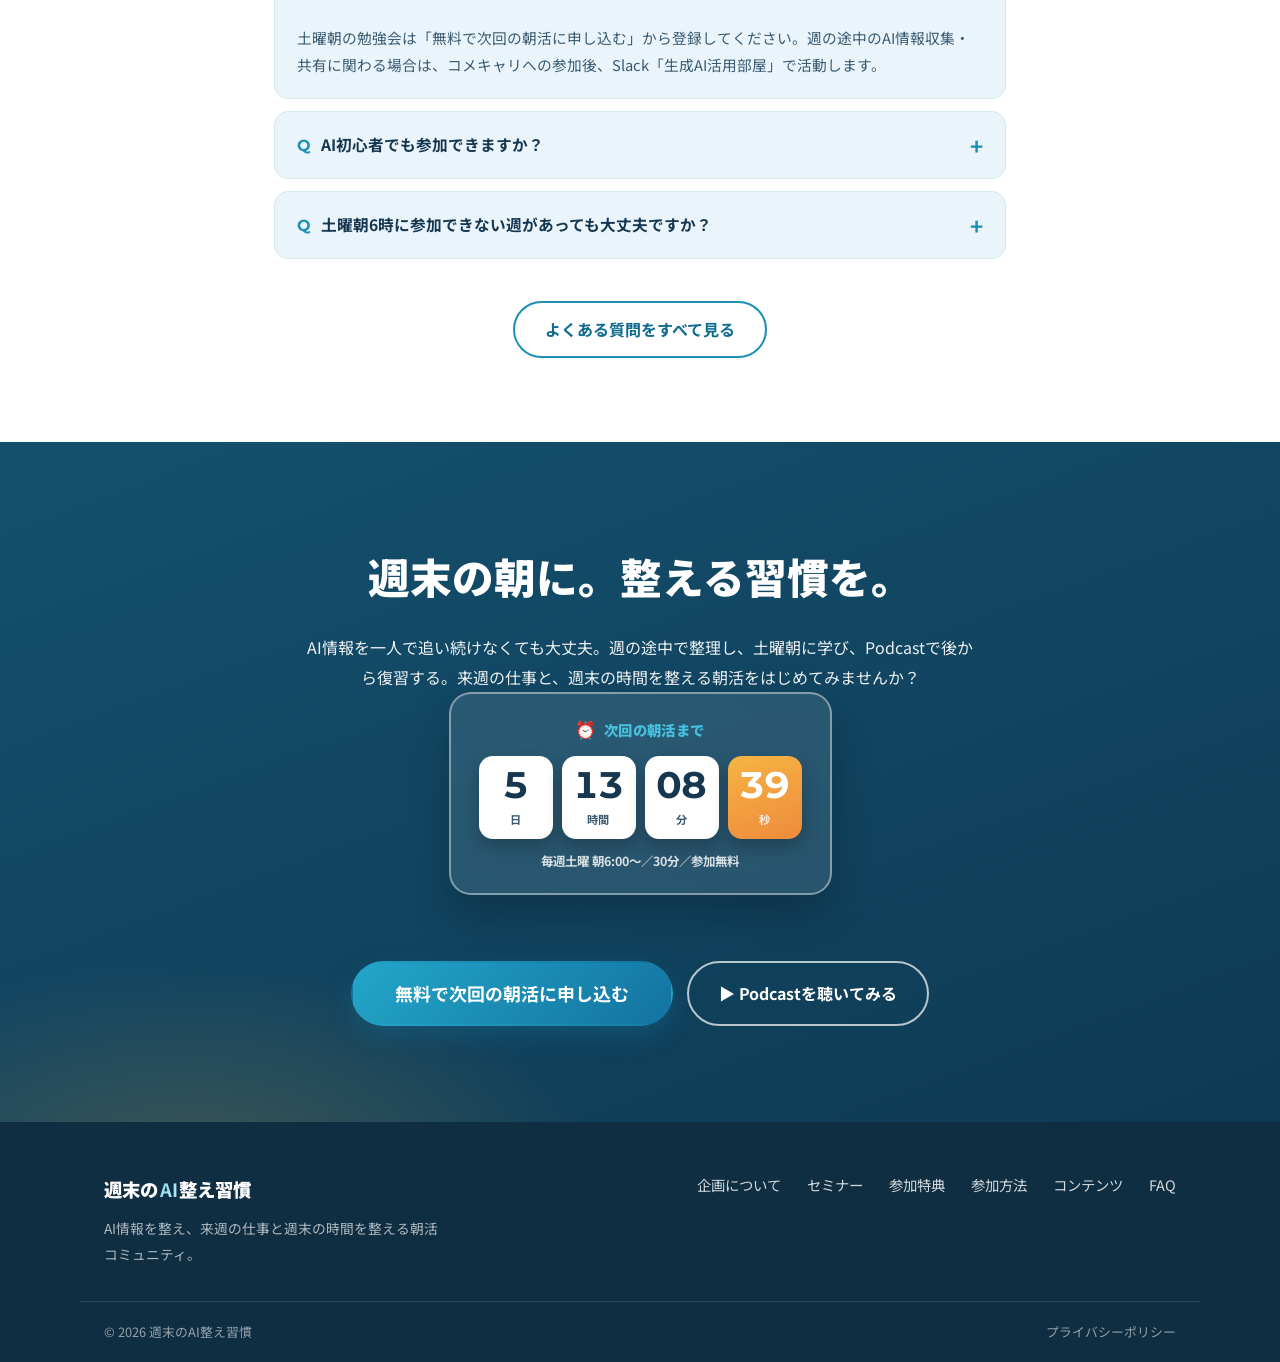
==== commit 64ffae92: "Add files via upload" ====
--- a/index.html
+++ b/index.html
@@ -24,7 +24,7 @@
 <link rel="preconnect" href="https://fonts.googleapis.com">
 <link rel="preconnect" href="https://fonts.gstatic.com" crossorigin>
 <link href="https://fonts.googleapis.com/css2?family=Noto+Sans+JP:wght@400;500;700;900&family=Montserrat:wght@500;600;700&display=swap" rel="stylesheet">
-<link rel="stylesheet" href="styles.css?v=20260808">
+<link rel="stylesheet" href="styles.css?v=20260815b">
 </head>
 <body>
 
@@ -36,6 +36,13 @@
   </span>
   <a href="https://therapis10.com/seminars/cmr5gtjs30be14do38qlsolpu" data-apply="index-sticky" class="btn btn-cta">申し込む</a>
 </div>
+
+<!-- BGM再生ボタン（ブラウザの自動再生制限のため、クリックで再生開始） -->
+<audio id="bgmAudio" src="assets/bgm-shumatsu.mp3" loop preload="none"></audio>
+<button type="button" class="bgm-toggle" id="bgmToggle" aria-pressed="false" aria-label="テーマ曲を再生する">
+  <span class="bgm-icon" aria-hidden="true">♪</span>
+  <span class="bgm-label">曲を再生</span>
+</button>
 
 
 <!-- ===== Header ===== -->
@@ -491,8 +498,33 @@
   </div>
 </footer>
 
-<script src="config.js?v=20260808"></script>
-<script src="common.js?v=20260808"></script>
-<script src="voices.js?v=20260808"></script>
+<script src="config.js?v=20260815b"></script>
+<script src="common.js?v=20260815b"></script>
+<script src="voices.js?v=20260815b"></script>
+<script>
+(function () {
+  'use strict';
+  var audio = document.getElementById('bgmAudio');
+  var btn = document.getElementById('bgmToggle');
+  if (!audio || !btn) return;
+
+  function setPlaying(on) {
+    btn.classList.toggle('is-playing', on);
+    btn.setAttribute('aria-pressed', on ? 'true' : 'false');
+    btn.querySelector('.bgm-label').textContent = on ? '曲を停止' : '曲を再生';
+  }
+
+  btn.addEventListener('click', function () {
+    if (audio.paused) {
+      audio.play().then(function () { setPlaying(true); }).catch(function () { setPlaying(false); });
+    } else {
+      audio.pause();
+      setPlaying(false);
+    }
+  });
+
+  audio.addEventListener('ended', function () { setPlaying(false); });
+})();
+</script>
 </body>
 </html>
--- a/styles.css
+++ b/styles.css
@@ -227,7 +227,21 @@
 .reason-copy p{color:rgba(255,255,255,.9);margin-bottom:16px;font-size:.98rem}
 .reason-emph{font-weight:700;color:#fff !important;border-left:4px solid var(--sun);padding-left:16px;margin-top:22px;font-size:1.04rem !important}
 
-.pod-list{display:grid;grid-template-columns:repeat(2,1fr);gap:18px}
+/* Podcast一覧：アーカイブと同じ「横スライド」表示（.archive-track と揃えています） */
+.pod-list{
+  display:flex;gap:18px;overflow-x:auto;overflow-y:hidden;
+  /* html{scroll-behavior:smooth} が継承されるため、必ず auto で打ち消すこと。
+     理由は .archive-track と同じ（contents.js のコメント参照）。 */
+  scroll-behavior:auto;
+  scroll-snap-type:x proximity;
+  padding:4px 4px 14px;margin:0 -4px;
+  scrollbar-width:thin;scrollbar-color:var(--mist) transparent;
+}
+.pod-list::-webkit-scrollbar{height:8px}
+.pod-list::-webkit-scrollbar-thumb{background:var(--mist);border-radius:999px}
+.pod-list::-webkit-scrollbar-track{background:transparent}
+.pod-list:focus-visible{outline:2px solid var(--teal);outline-offset:4px;border-radius:12px}
+.pod-list .pod-card{flex:0 0 320px;max-width:320px;scroll-snap-align:start}
 .pod-card{
   background:#fff;border:1px solid var(--line);border-radius:16px;padding:22px;box-shadow:var(--shadow-sm);
   transition:box-shadow .18s;
@@ -710,8 +724,8 @@
 }
 @media (max-width:680px){
   .benefit-grid{grid-template-columns:1fr 1fr}
-  .pod-list{grid-template-columns:1fr}
-  
+  .pod-list .pod-card{flex:0 0 82%;max-width:82%}
+
   .problem-list{grid-template-columns:1fr}
   .timeline{grid-template-columns:1fr;gap:10px}
   .tl-item{padding:16px 18px 16px 46px}
@@ -900,6 +914,26 @@
 @media (max-width:860px){
   .sticky-cta{display:flex}
   body{padding-bottom:0}
+}
+
+/* ===== BGM再生ボタン（トップページのみ） ===== */
+.bgm-toggle{
+  position:fixed;right:20px;bottom:24px;z-index:130;
+  display:flex;align-items:center;gap:8px;
+  padding:10px 16px 10px 14px;border-radius:999px;border:1px solid var(--line);
+  background:rgba(255,255,255,.94);backdrop-filter:blur(8px);
+  box-shadow:0 8px 22px rgba(20,80,120,.16);cursor:pointer;
+  font-size:.8rem;font-weight:700;color:var(--ink-soft);transition:.18s;
+}
+.bgm-toggle:hover{border-color:var(--teal);color:var(--teal-deep)}
+.bgm-toggle .bgm-icon{font-size:1rem;line-height:1;color:var(--teal-deep)}
+.bgm-toggle.is-playing{background:var(--cta-grad);border-color:transparent;color:#fff}
+.bgm-toggle.is-playing .bgm-icon{color:#fff;animation:bgmPulse 1.1s ease-in-out infinite}
+@keyframes bgmPulse{0%,100%{transform:scale(1)}50%{transform:scale(1.25)}}
+@media (max-width:860px){
+  .bgm-toggle{bottom:86px}
+  .bgm-toggle .bgm-label{display:none}
+  .bgm-toggle{padding:12px;gap:0}
 }
 
 /* =========================================================
@@ -1087,3 +1121,171 @@
   .tl-item.is-today.pop{animation:none;transform:translateY(-6px) scale(1.03)}
   .tl-item.pop .tl-today-badge{animation:none;opacity:1}
 }
+
+/* =========================================================
+   アーカイブ動画（コメキャリメンバー限定）
+   ========================================================= */
+
+/* タブボタン（鍵付き） */
+.tab-btn-locked.active{background:linear-gradient(135deg,#2C5B7A,#16374F);box-shadow:0 8px 18px rgba(16,58,82,.3)}
+
+/* ── 限定であることを大きく示すバナー ── */
+.members-only{
+  display:grid;grid-template-columns:auto 1fr;gap:22px;align-items:start;
+  margin:0 0 40px;padding:32px 34px;border-radius:22px;
+  background:radial-gradient(700px 320px at 12% 0%,rgba(244,167,66,.18),rgba(244,167,66,0) 62%),var(--deep-grad);
+  color:#fff;box-shadow:0 18px 40px rgba(16,58,82,.28);
+}
+.members-only-ico{
+  display:flex;align-items:center;justify-content:center;flex:0 0 auto;
+  width:64px;height:64px;border-radius:18px;
+  background:rgba(255,255,255,.14);border:1.5px solid rgba(255,255,255,.34);color:var(--sun);
+}
+.members-only-label{
+  font-family:"Montserrat",sans-serif;font-weight:700;font-size:.74rem;letter-spacing:.18em;
+  color:var(--sun);margin-bottom:8px;
+}
+.members-only-title{font-size:clamp(1.25rem,2.4vw,1.7rem);font-weight:900;line-height:1.5;margin-bottom:12px;color:#fff}
+.members-only-text{font-size:.96rem;line-height:1.9;color:rgba(255,255,255,.92);margin-bottom:12px}
+.members-only-text strong{color:var(--sun);font-weight:700}
+.members-only-note{
+  font-size:.82rem;line-height:1.8;color:rgba(255,255,255,.72);
+  padding-left:14px;border-left:2px solid rgba(255,255,255,.3);
+}
+.members-only-cta{margin-top:20px}
+.members-only-cta .btn-ghost{background:rgba(255,255,255,.12);color:#fff;border-color:rgba(255,255,255,.6)}
+.members-only-cta .btn-ghost:hover{background:rgba(255,255,255,.2)}
+.sp-br{display:none}
+
+/* ── アーカイブ一覧 ── */
+/* ── 並び替え・回数レンジのツールバー ── */
+.archive-toolbar{display:flex;flex-direction:column;gap:12px;margin:26px 0 18px}
+.archive-toolbar-row{display:flex;align-items:center;gap:12px;flex-wrap:wrap}
+.archive-toolbar-row[hidden]{display:none}
+.range-group{display:flex;flex-wrap:wrap;gap:8px}
+.range-btn{
+  display:inline-flex;align-items:center;gap:7px;
+  font-size:.84rem;font-weight:700;color:var(--ink-soft);
+  background:#fff;border:1px solid var(--line);border-radius:999px;
+  padding:8px 16px;cursor:pointer;transition:.15s;
+}
+.range-btn:hover{background:var(--sky);border-color:var(--teal)}
+.range-btn.active{background:var(--cta-grad);color:#fff;border-color:transparent;box-shadow:0 6px 14px rgba(19,115,160,.26)}
+.range-count{
+  font-family:"Montserrat",sans-serif;font-size:.72rem;font-weight:700;
+  background:var(--sky);color:var(--teal-deep);padding:1px 7px;border-radius:999px;
+}
+.range-btn.active .range-count{background:rgba(255,255,255,.24);color:#fff}
+
+/* ── 横スライド式の一覧 ── */
+.archive-slider{position:relative}
+.archive-track{
+  display:flex;gap:18px;overflow-x:auto;overflow-y:hidden;
+  /* html{scroll-behavior:smooth} が継承されるので、必ず auto で打ち消すこと。
+     smooth のままだと scroll-snap と干渉して、矢印ボタンがまったく効きません。
+     なめらかな動きは contents.js の arcAnimate() が担当しています。 */
+  scroll-behavior:auto;
+  scroll-snap-type:x proximity;
+  padding:4px 4px 14px;margin:0 -4px;
+  scrollbar-width:thin;scrollbar-color:var(--mist) transparent;
+}
+.archive-track::-webkit-scrollbar{height:8px}
+.archive-track::-webkit-scrollbar-thumb{background:var(--mist);border-radius:999px}
+.archive-track::-webkit-scrollbar-track{background:transparent}
+.archive-track:focus-visible{outline:2px solid var(--teal);outline-offset:4px;border-radius:12px}
+.archive-track .archive-card{
+  flex:0 0 300px;max-width:300px;scroll-snap-align:start;
+}
+.arc-nav{
+  position:absolute;top:44%;transform:translateY(-50%);z-index:2;
+  width:42px;height:42px;border-radius:50%;border:1px solid var(--line);
+  background:#fff;color:var(--teal-deep);font-size:1.2rem;line-height:1;cursor:pointer;
+  box-shadow:var(--shadow);display:flex;align-items:center;justify-content:center;transition:.18s;
+}
+.arc-nav:hover:not(:disabled){background:var(--sky);border-color:var(--teal);transform:translateY(-50%) scale(1.08)}
+.arc-nav:disabled{opacity:.3;cursor:default}
+.arc-nav[hidden]{display:none}
+.arc-prev{left:-14px}
+.arc-next{right:-14px}
+.archive-hint{
+  font-size:.76rem;color:var(--ink-soft);text-align:center;margin-top:6px;
+}
+.archive-hint[hidden]{display:none}
+.archive-card{
+  background:#fff;border:1px solid var(--line);border-radius:var(--radius);overflow:hidden;
+  box-shadow:var(--shadow-sm);transition:transform .18s ease,box-shadow .18s ease,border-color .18s ease;
+}
+.archive-card:hover{transform:translateY(-4px);box-shadow:var(--shadow);border-color:var(--teal)}
+.archive-card-main{
+  display:flex;flex-direction:column;align-items:flex-start;gap:8px;
+  width:100%;padding:22px 24px 20px;border:0;background:none;cursor:pointer;text-align:left;
+}
+.archive-badge{
+  display:inline-flex;align-items:center;gap:6px;
+  font-size:.7rem;font-weight:700;color:#fff;letter-spacing:.03em;
+  background:var(--deep-grad);padding:4px 12px;border-radius:999px;
+}
+.archive-lock{font-size:.72rem}
+.archive-no{
+  font-family:"Montserrat",sans-serif;font-weight:700;font-size:.92rem;color:var(--teal);
+  background:var(--sky);padding:3px 12px;border-radius:999px;
+}
+.archive-date{font-size:.76rem;color:var(--ink-soft);font-family:"Montserrat",sans-serif}
+.archive-title{font-size:1.02rem;font-weight:700;color:var(--ink);line-height:1.55}
+.archive-play{
+  margin-top:8px;font-size:.86rem;font-weight:700;color:var(--teal-deep);
+  display:inline-flex;align-items:center;gap:6px;
+}
+.archive-card:hover .archive-play{text-decoration:underline}
+
+/* アンケート導線（Podcast・アーカイブ動画タブ 共通） */
+.tab-survey-cta{
+  display:flex;align-items:center;justify-content:space-between;flex-wrap:wrap;gap:14px;
+  margin:20px 0 0;padding:16px 20px;border-radius:14px;
+  background:var(--sky-2);border:1px dashed var(--line);
+}
+.tab-survey-cta-text{font-size:.86rem;color:var(--ink-soft);margin:0}
+.tab-survey-cta-text strong{color:var(--ink)}
+.tab-survey-cta .btn{flex:0 0 auto}
+@media (max-width:680px){
+  .tab-survey-cta{flex-direction:column;align-items:stretch;text-align:center}
+  .tab-survey-cta .btn{width:100%}
+}
+
+.archive-note{
+  font-size:.8rem;color:var(--ink-soft);line-height:1.9;margin-top:26px;
+  padding:16px 20px;background:var(--sky-2);border:1px dashed var(--line);border-radius:14px;
+}
+
+/* ポップアップ内のリンク */
+.cv-modal-source a{color:var(--teal-deep);font-weight:700;text-decoration:underline}
+.cv-modal-meta{font-size:.78rem;font-weight:700;color:var(--teal-deep)}
+
+@media (max-width:860px){
+  .members-only{grid-template-columns:1fr;gap:16px;padding:26px 22px;border-radius:18px}
+  .members-only-ico{width:54px;height:54px;border-radius:15px}
+}
+@media (max-width:680px){
+  .archive-track .archive-card{flex:0 0 82%;max-width:82%}
+  .arc-nav{display:none}
+  .archive-toolbar-row{gap:8px}
+  .range-btn{font-size:.78rem;padding:7px 13px}
+  .sort-btn{font-size:.78rem;padding:7px 13px}
+  .members-only-title{font-size:1.15rem}
+  .members-only-text{font-size:.9rem}
+  .members-only-cta .btn{width:100%}
+  .sp-br{display:inline}
+  .tab-btn{font-size:.8rem;padding:10px 12px}
+}
+
+/* 権限がないときの案内（アーカイブのポップアップ内） */
+.cv-fallback{
+  margin-top:6px;padding:16px 18px;border-radius:14px;
+  background:#FFF6EC;border:1px solid #F3D5B0;
+}
+.cv-fallback-title{font-size:.88rem;font-weight:700;color:#9A5A22;margin-bottom:6px}
+.cv-fallback-body{font-size:.84rem;line-height:1.85;color:#7C5330;margin-bottom:10px}
+.cv-fallback-link{
+  display:inline-flex;align-items:center;gap:6px;
+  font-size:.84rem;font-weight:700;color:var(--teal-deep);text-decoration:underline;
+}
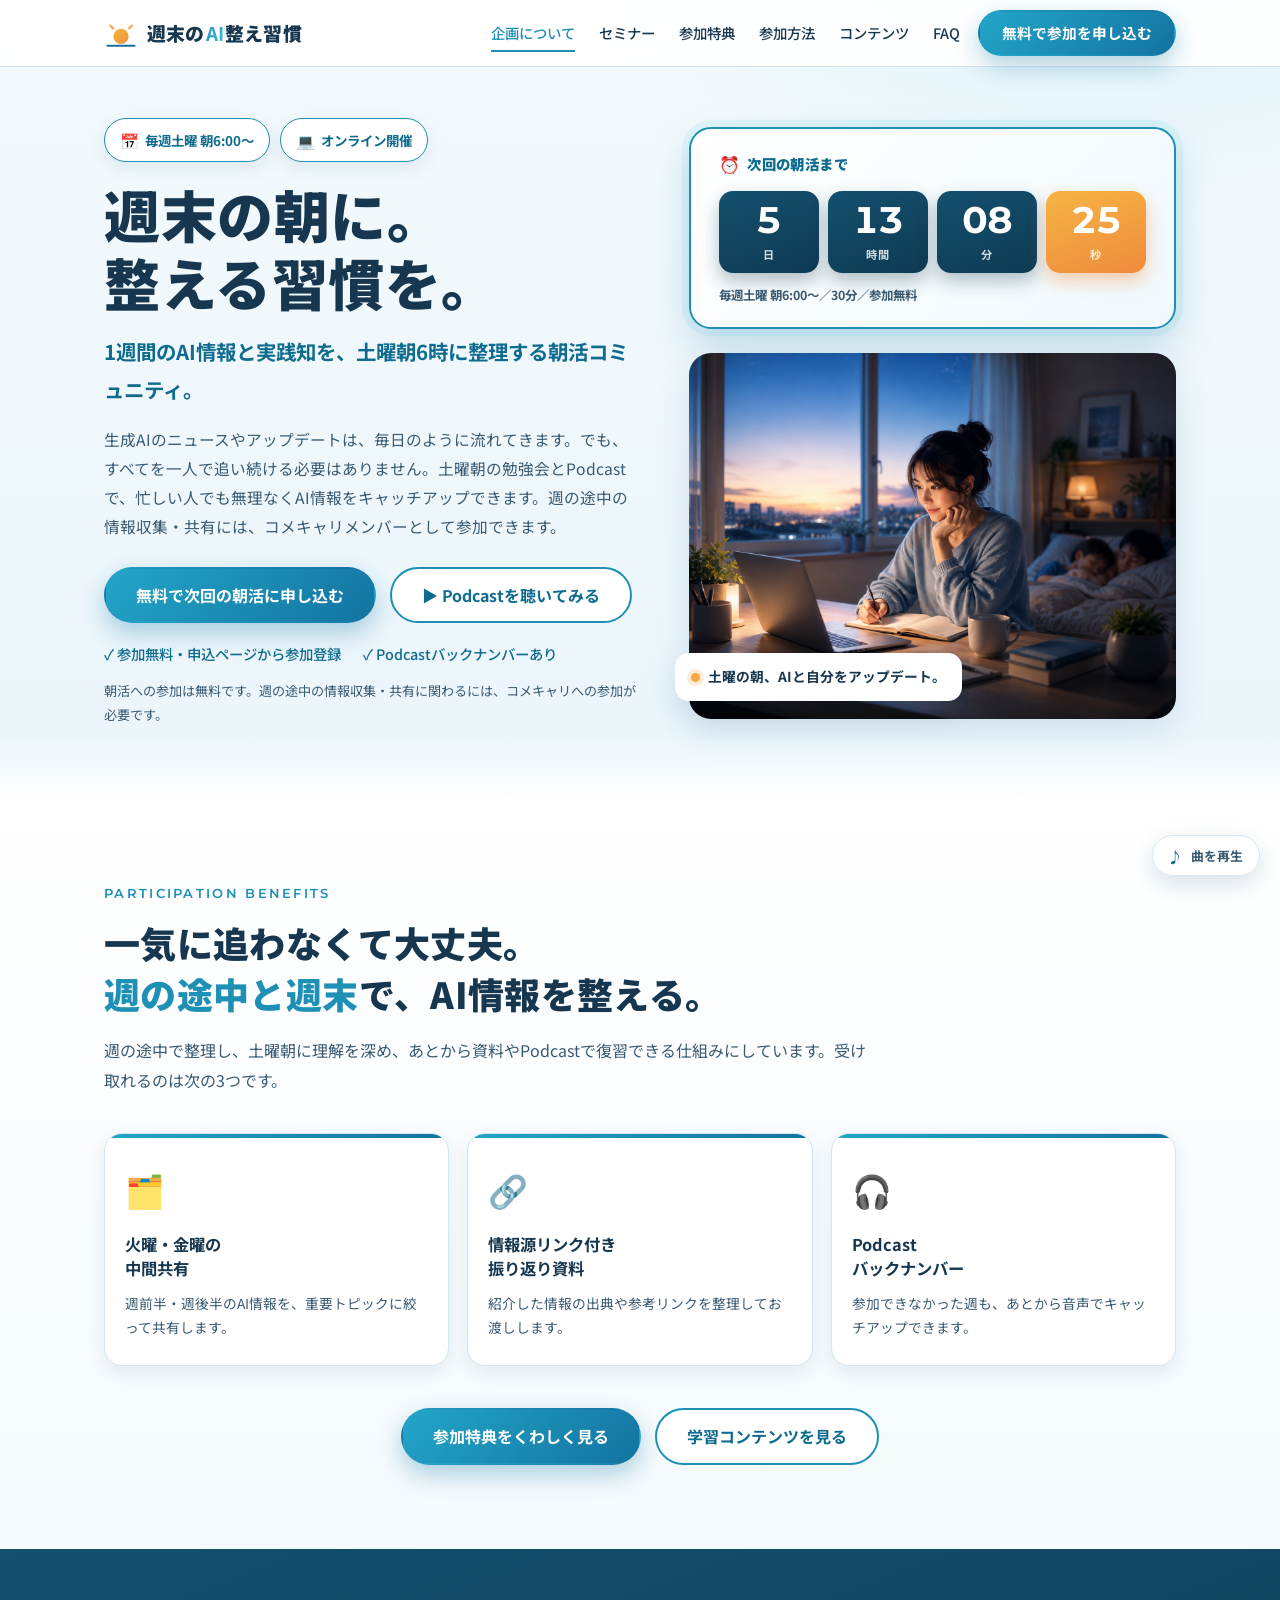
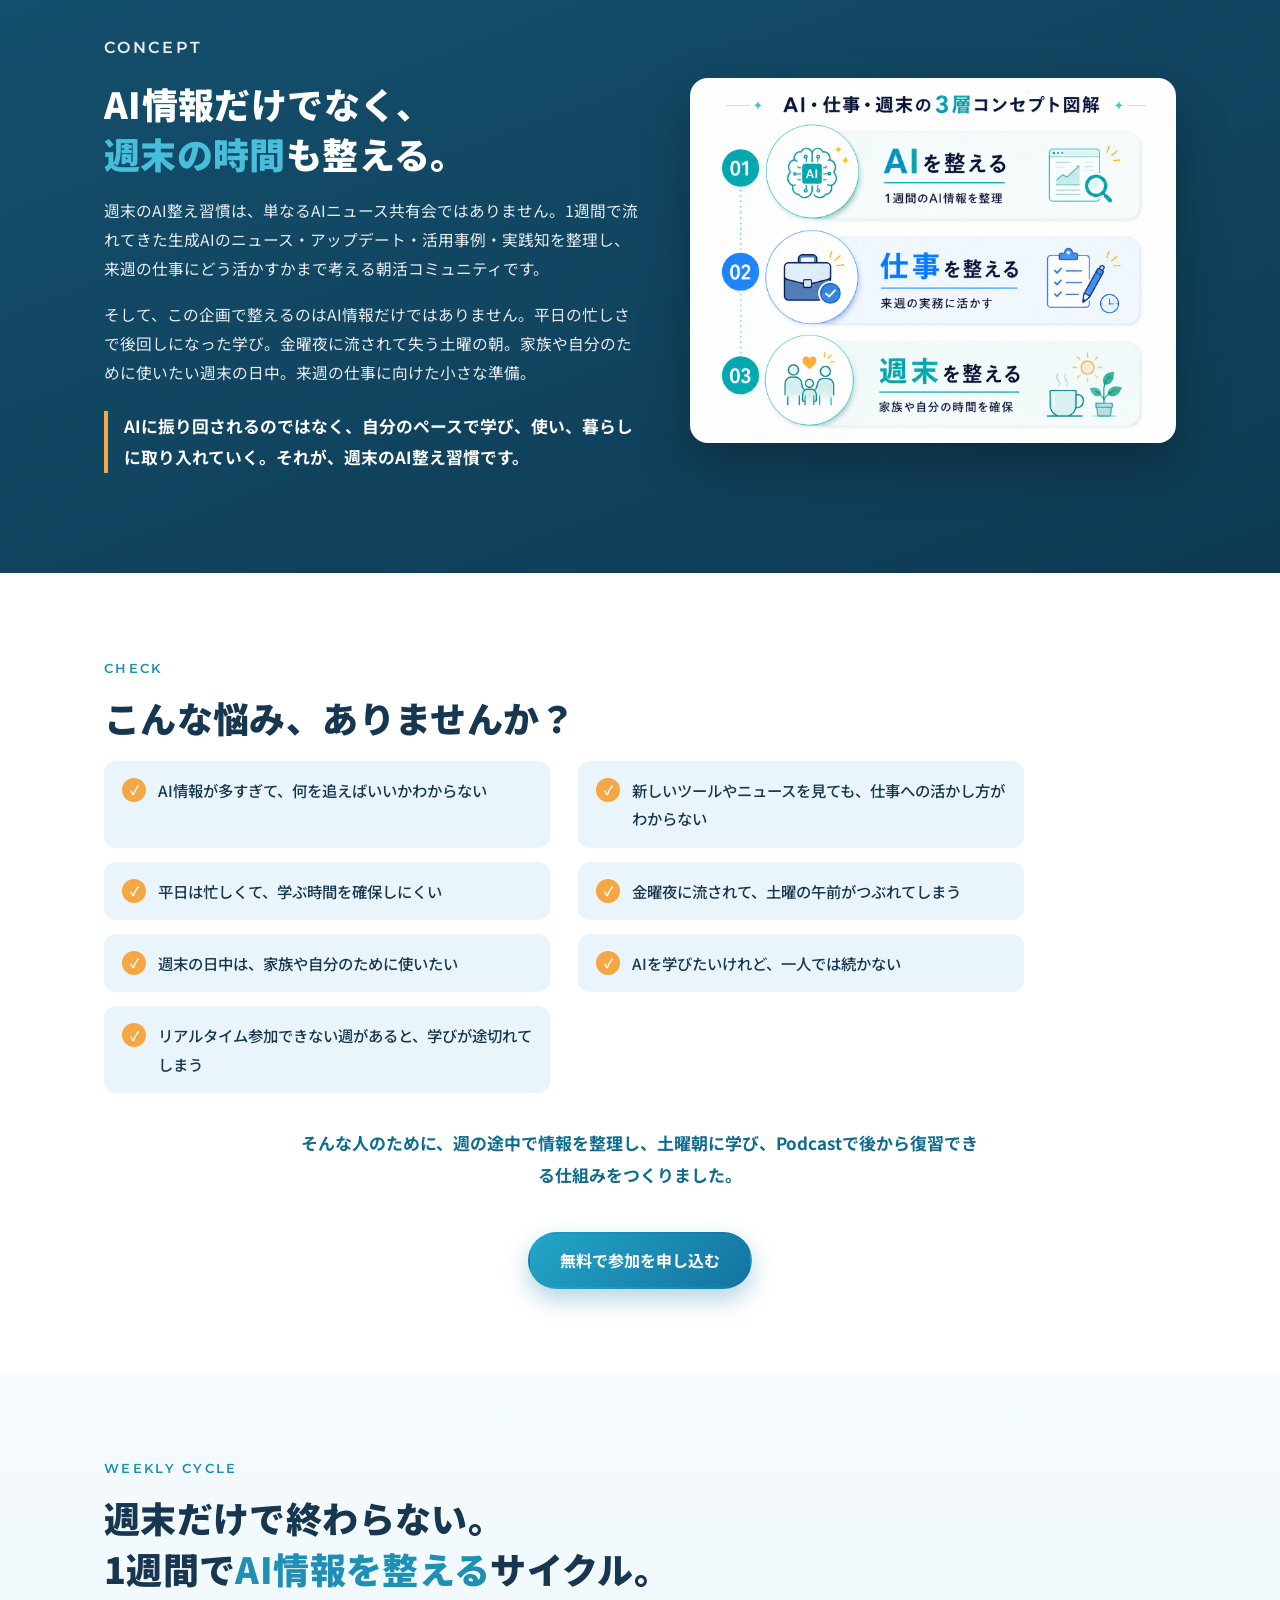
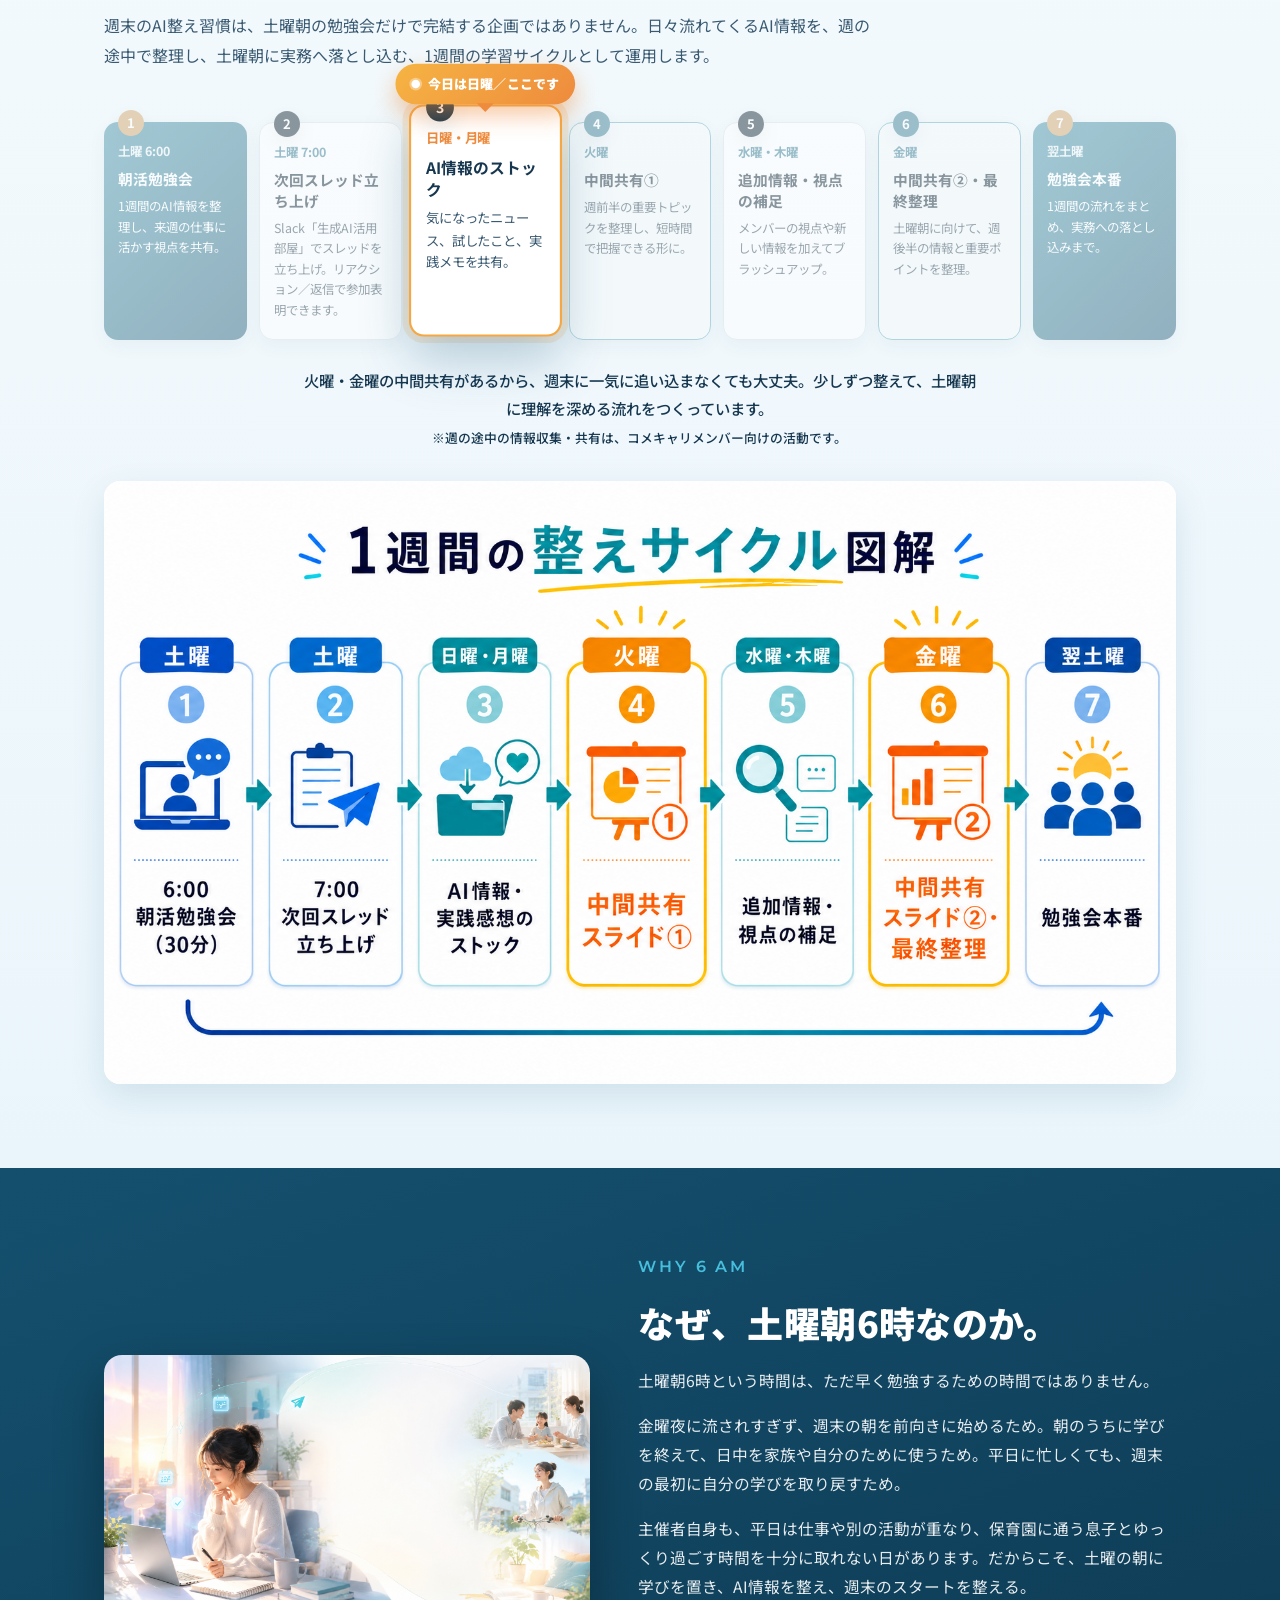
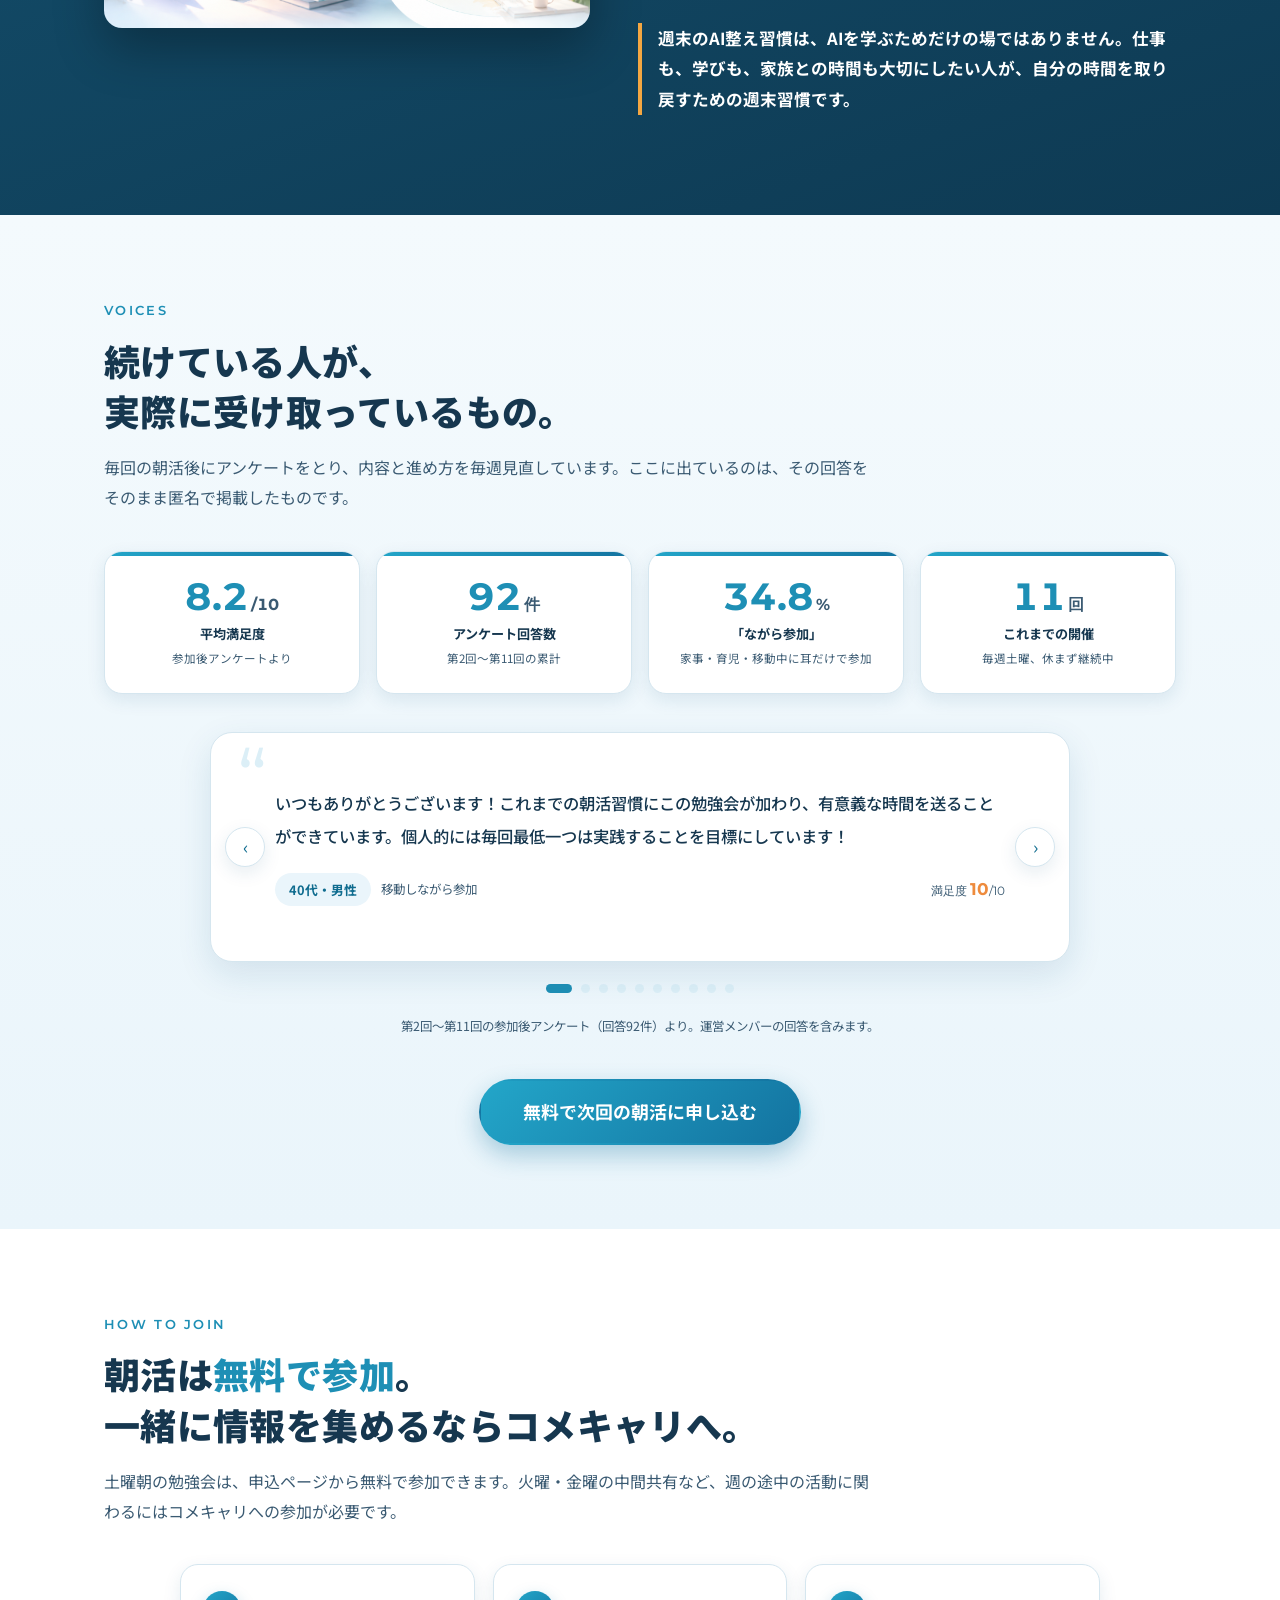
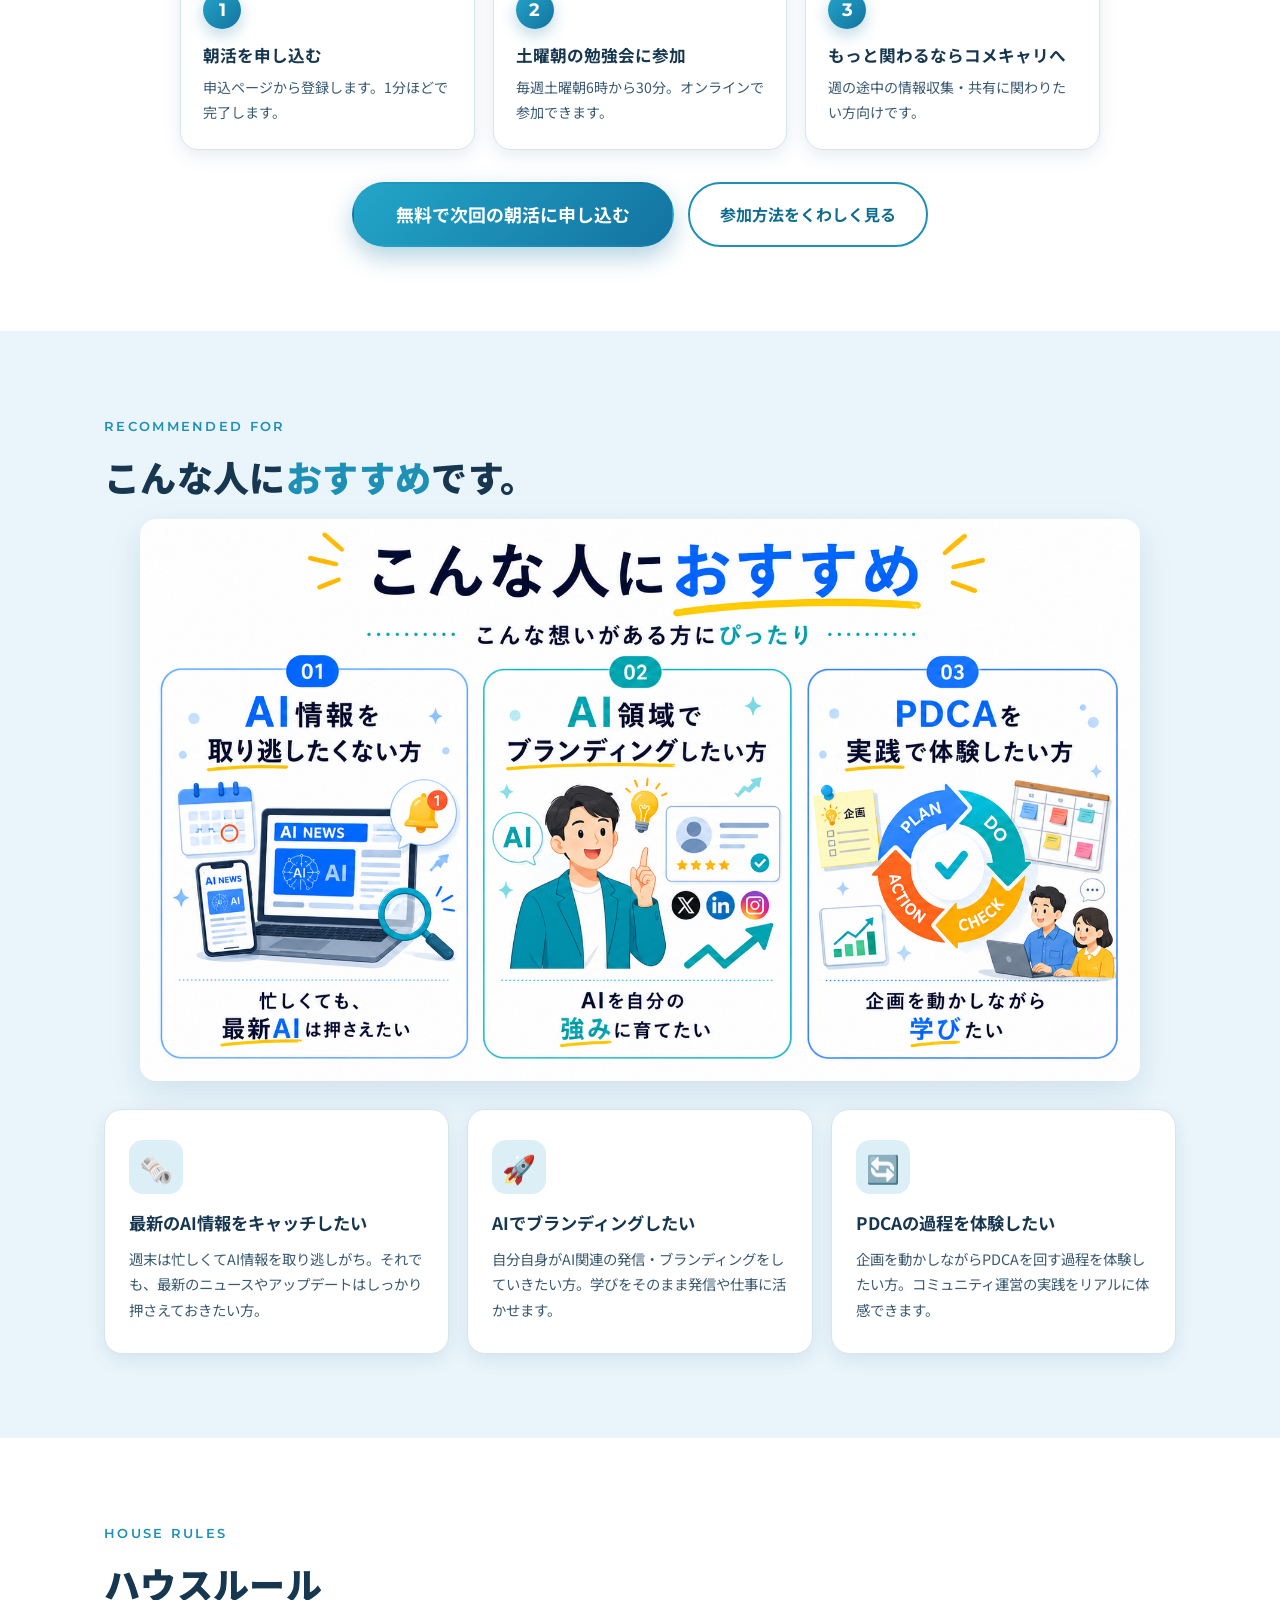
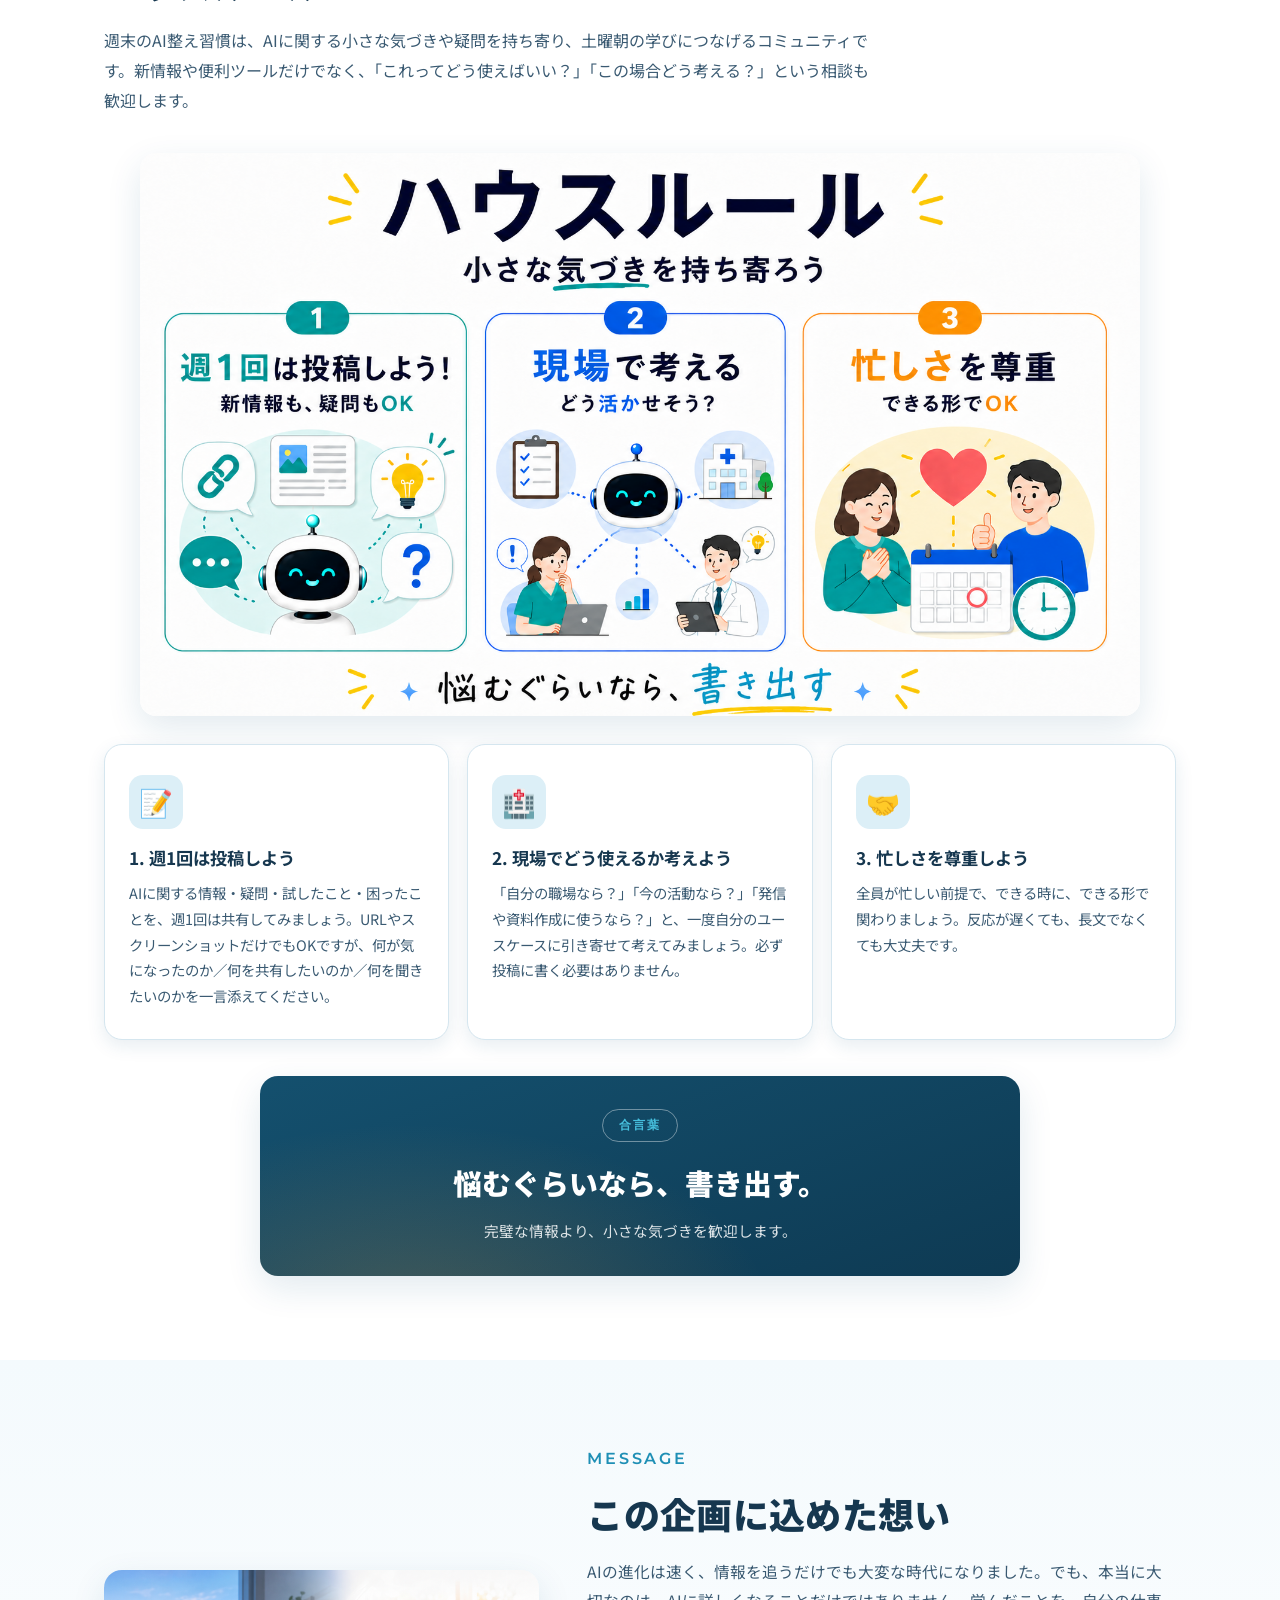
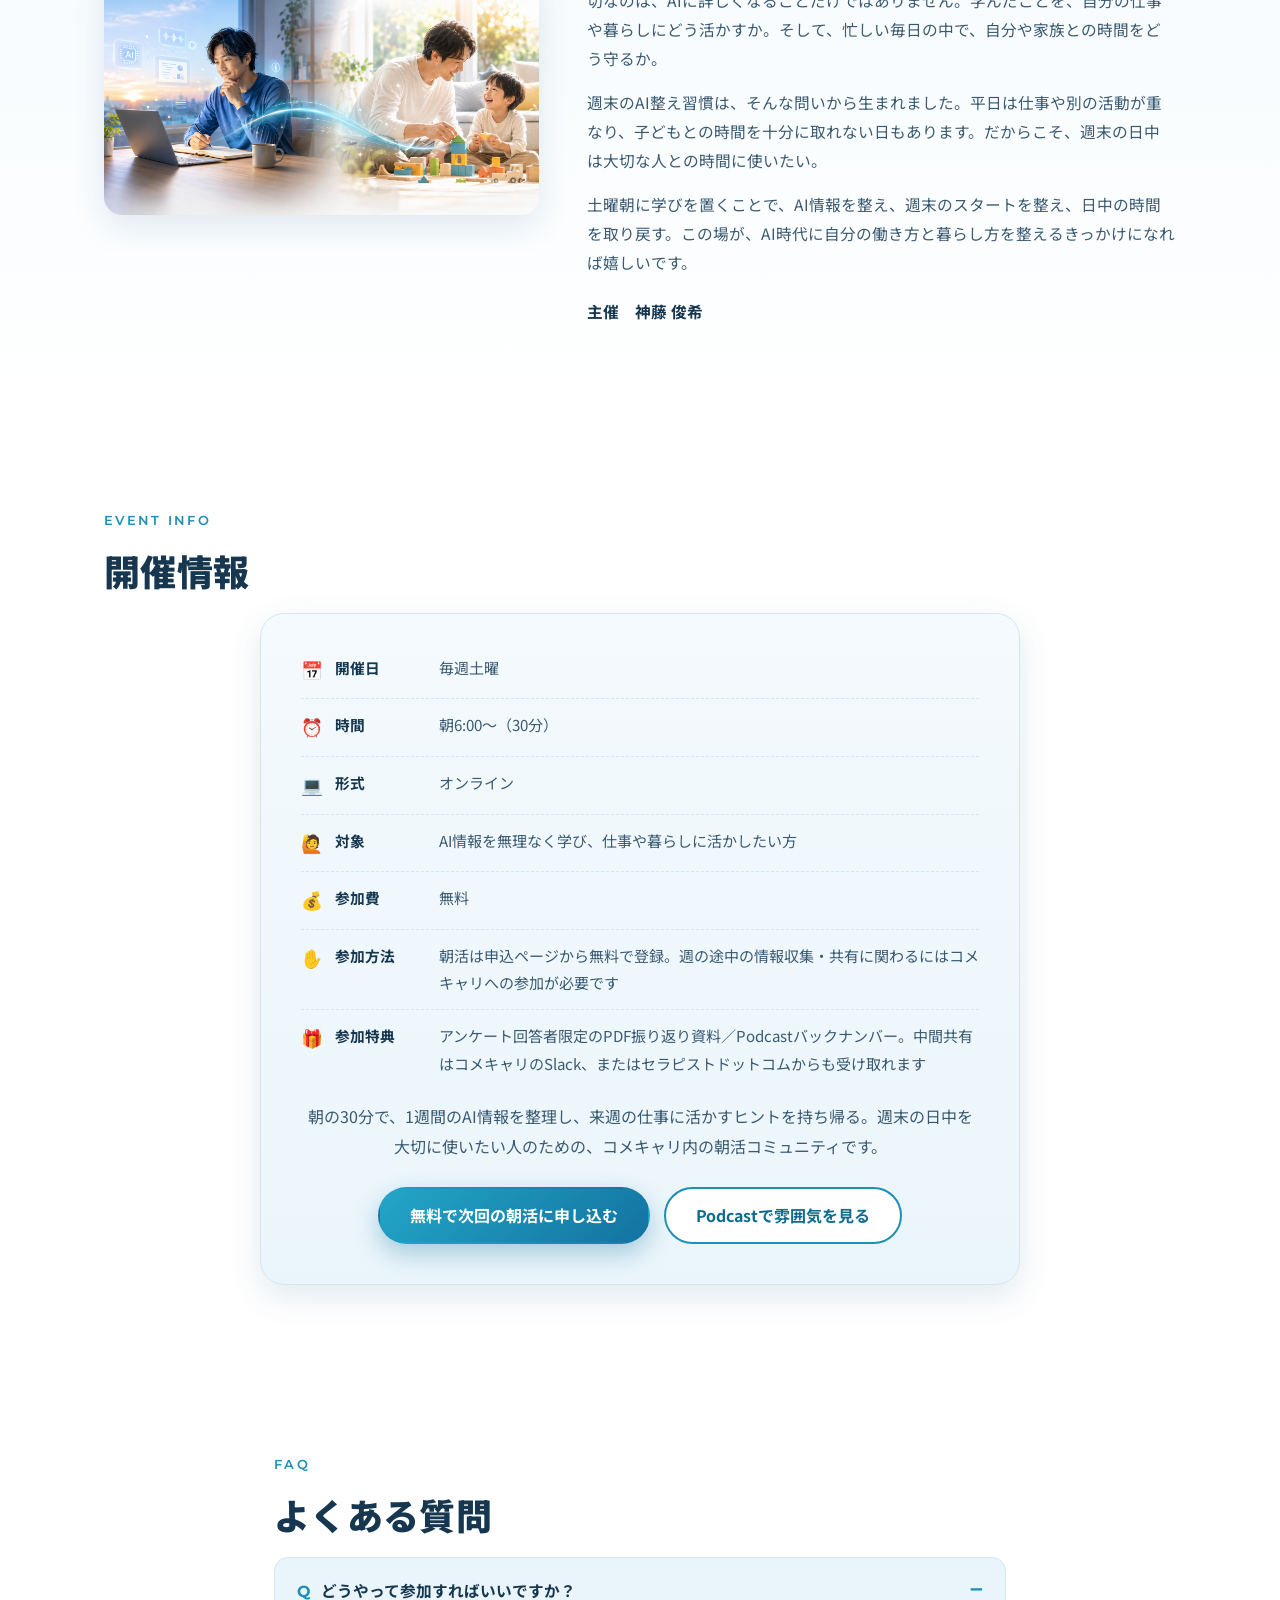
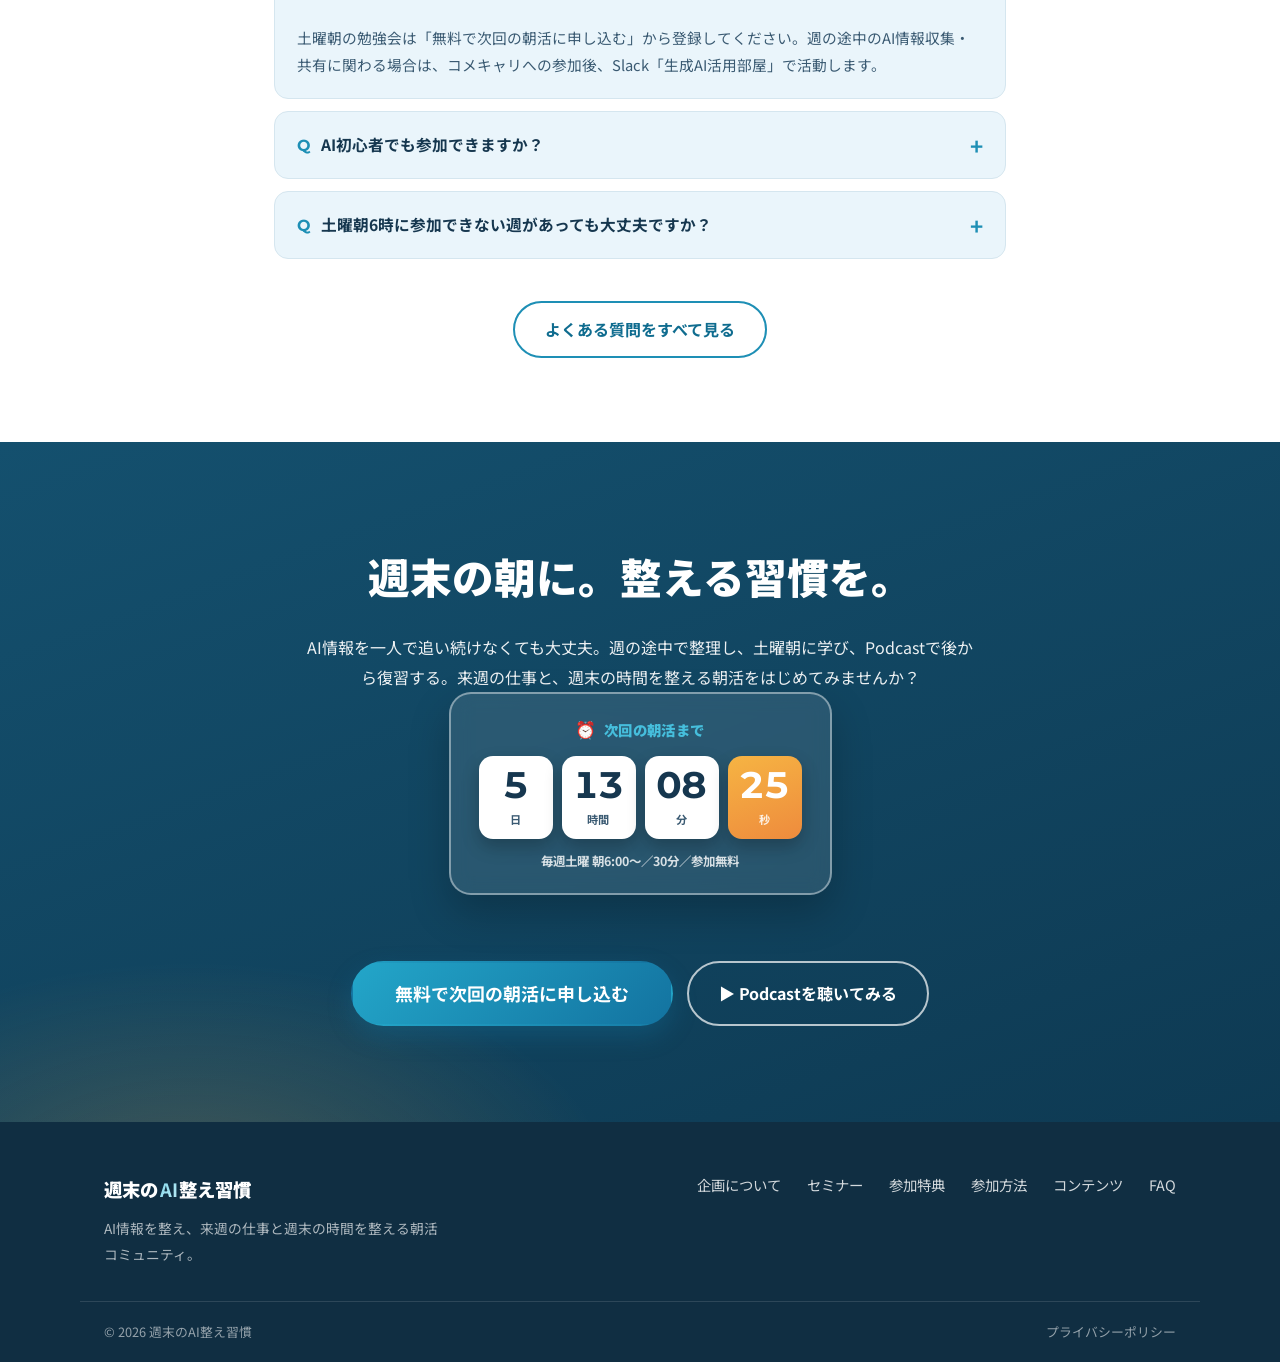
==== commit 39f01794: "Add files via upload" ====
--- a/index.html
+++ b/index.html
@@ -24,7 +24,7 @@
 <link rel="preconnect" href="https://fonts.googleapis.com">
 <link rel="preconnect" href="https://fonts.gstatic.com" crossorigin>
 <link href="https://fonts.googleapis.com/css2?family=Noto+Sans+JP:wght@400;500;700;900&family=Montserrat:wght@500;600;700&display=swap" rel="stylesheet">
-<link rel="stylesheet" href="styles.css?v=20260815b">
+<link rel="stylesheet" href="styles.css?v=20260815c">
 </head>
 <body>
 
@@ -498,33 +498,9 @@
   </div>
 </footer>
 
-<script src="config.js?v=20260815b"></script>
-<script src="common.js?v=20260815b"></script>
-<script src="voices.js?v=20260815b"></script>
-<script>
-(function () {
-  'use strict';
-  var audio = document.getElementById('bgmAudio');
-  var btn = document.getElementById('bgmToggle');
-  if (!audio || !btn) return;
-
-  function setPlaying(on) {
-    btn.classList.toggle('is-playing', on);
-    btn.setAttribute('aria-pressed', on ? 'true' : 'false');
-    btn.querySelector('.bgm-label').textContent = on ? '曲を停止' : '曲を再生';
-  }
-
-  btn.addEventListener('click', function () {
-    if (audio.paused) {
-      audio.play().then(function () { setPlaying(true); }).catch(function () { setPlaying(false); });
-    } else {
-      audio.pause();
-      setPlaying(false);
-    }
-  });
-
-  audio.addEventListener('ended', function () { setPlaying(false); });
-})();
-</script>
+<script src="config.js?v=20260815c"></script>
+<script src="common.js?v=20260815c"></script>
+<script src="voices.js?v=20260815c"></script>
+<script src="bgm.js?v=20260815c"></script>
 </body>
 </html>
